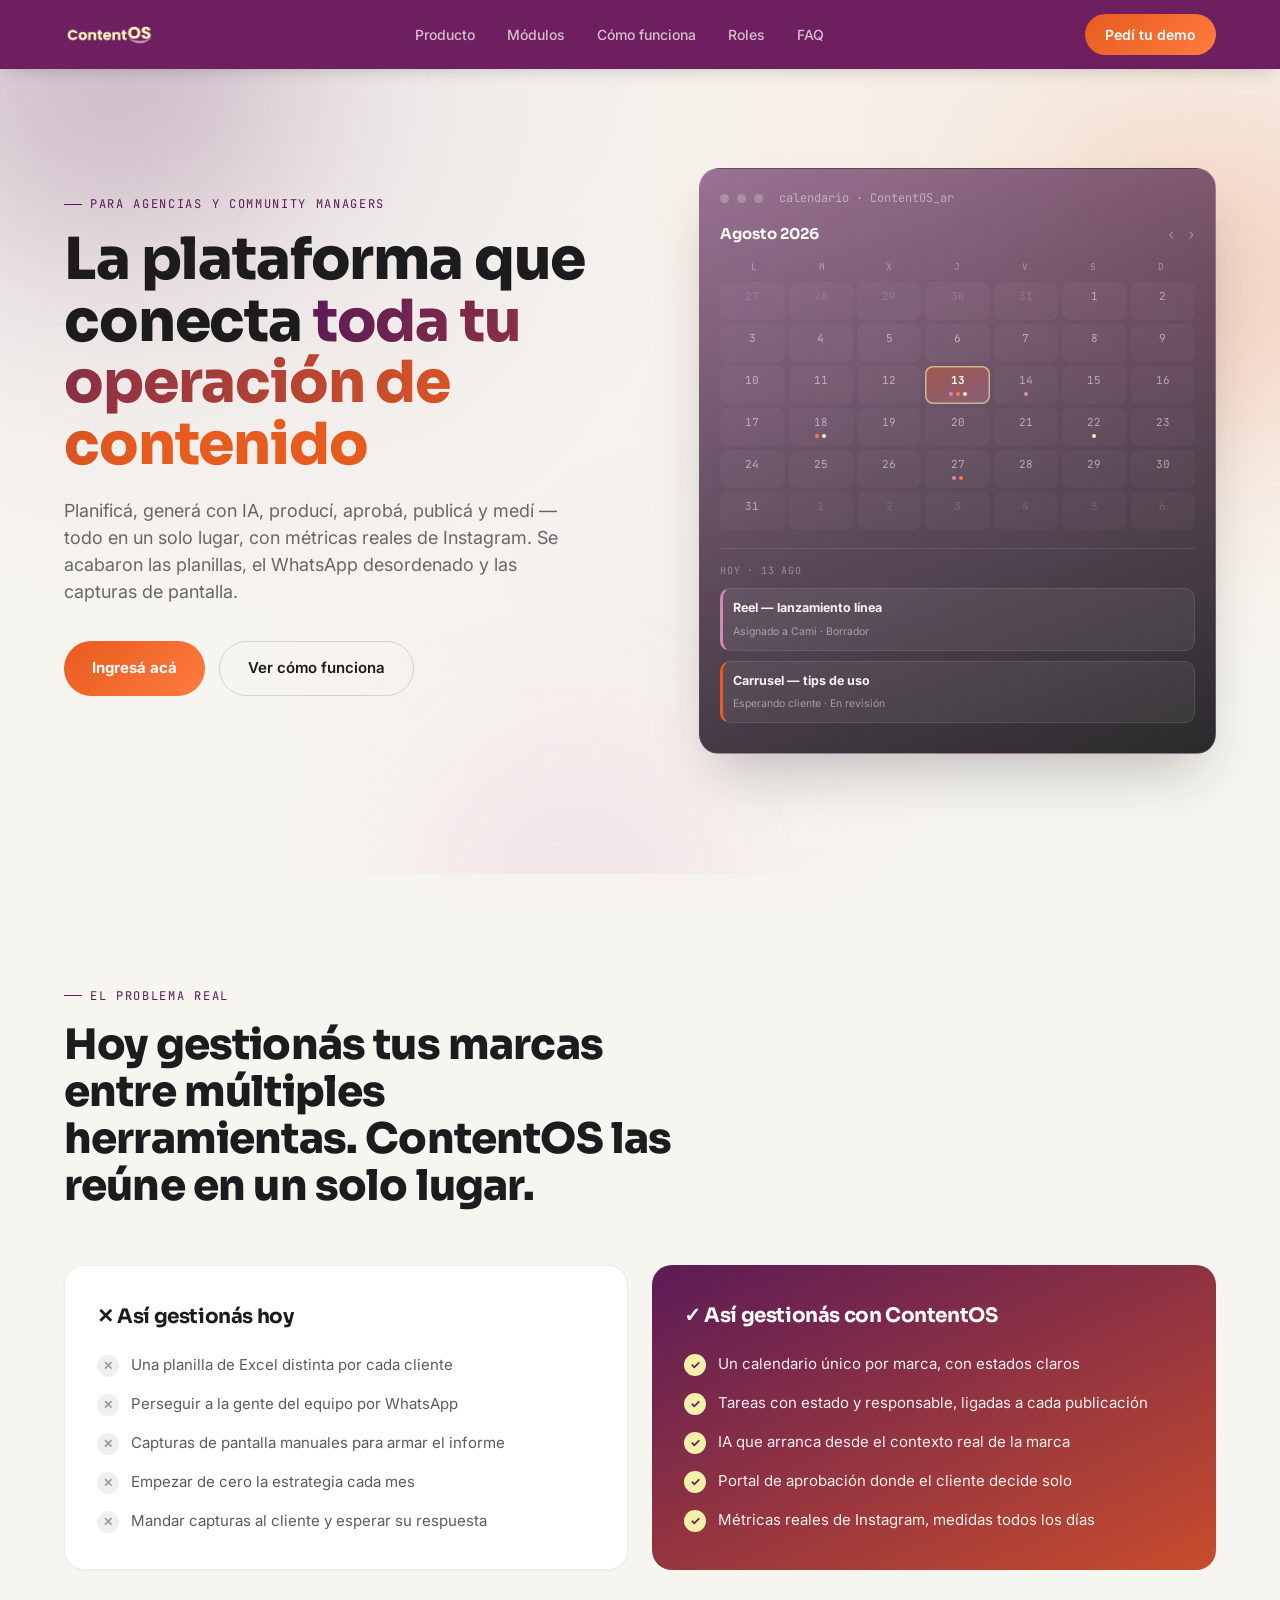
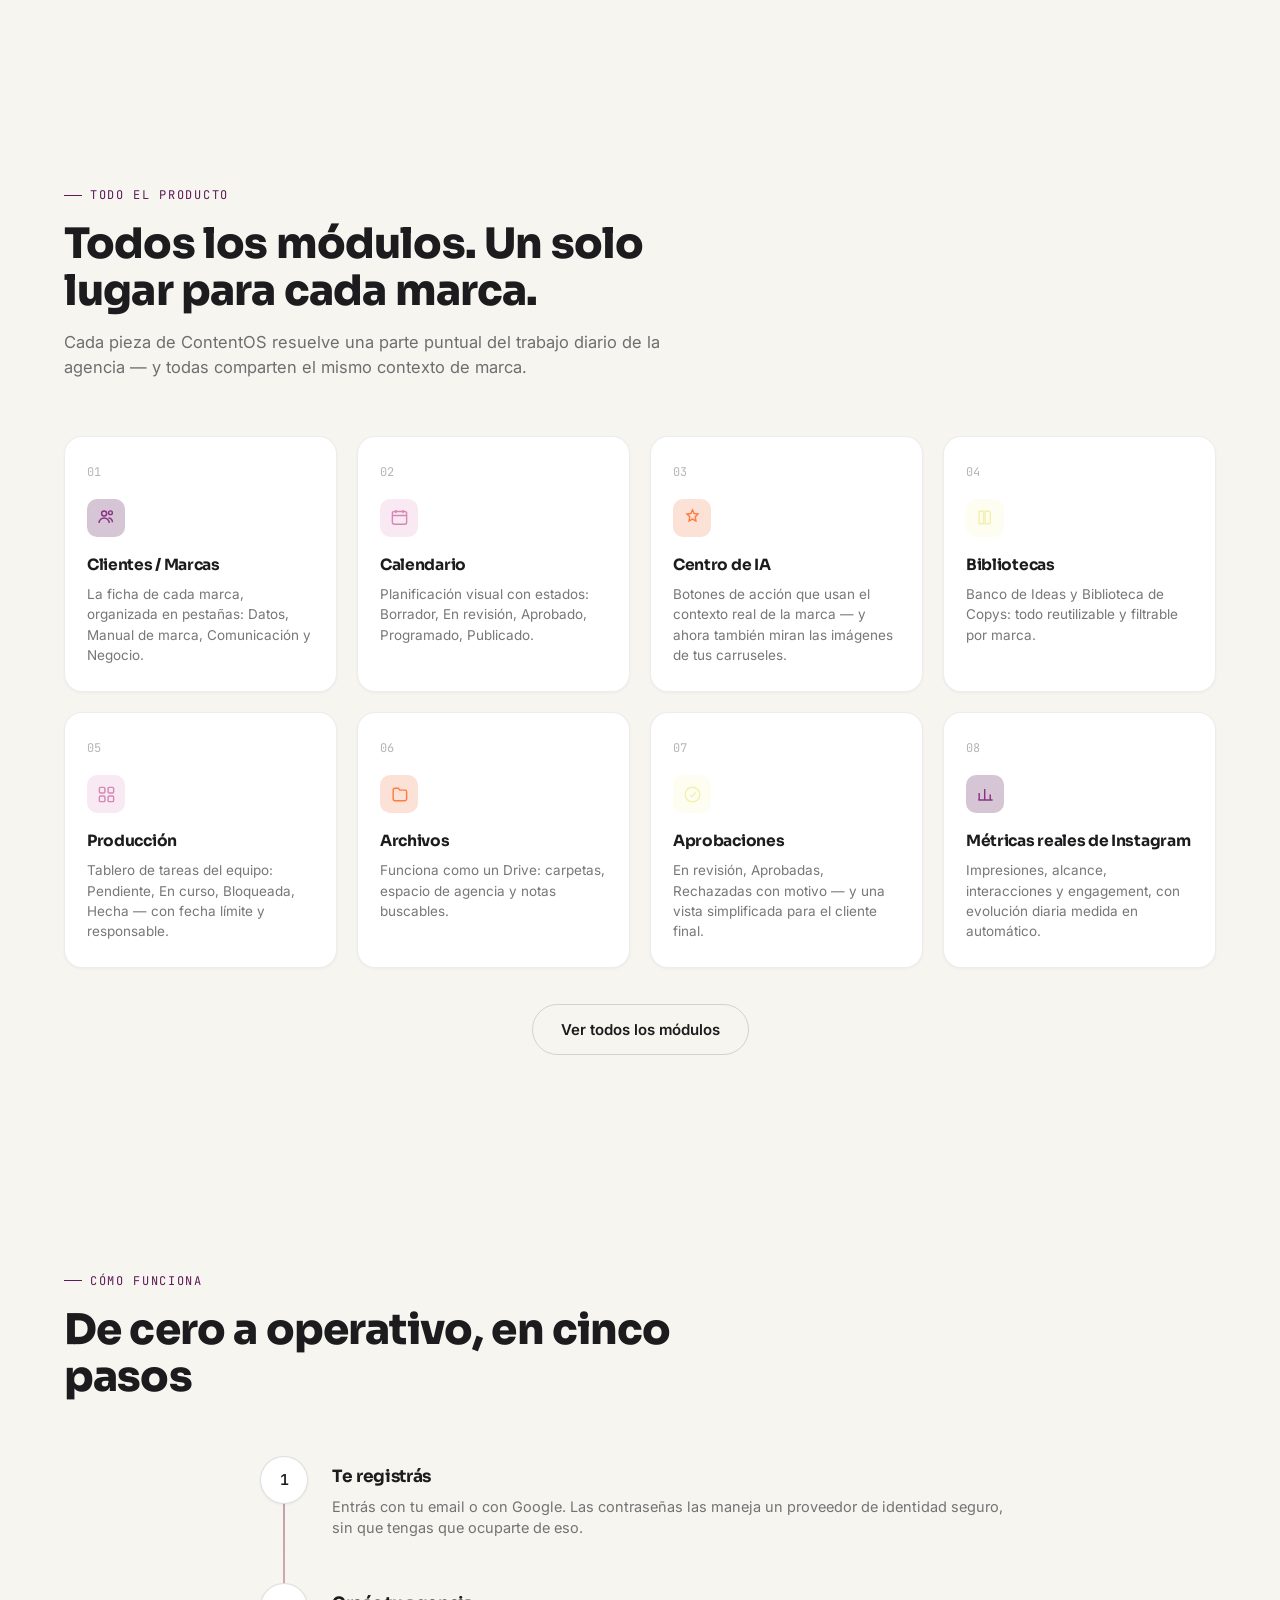
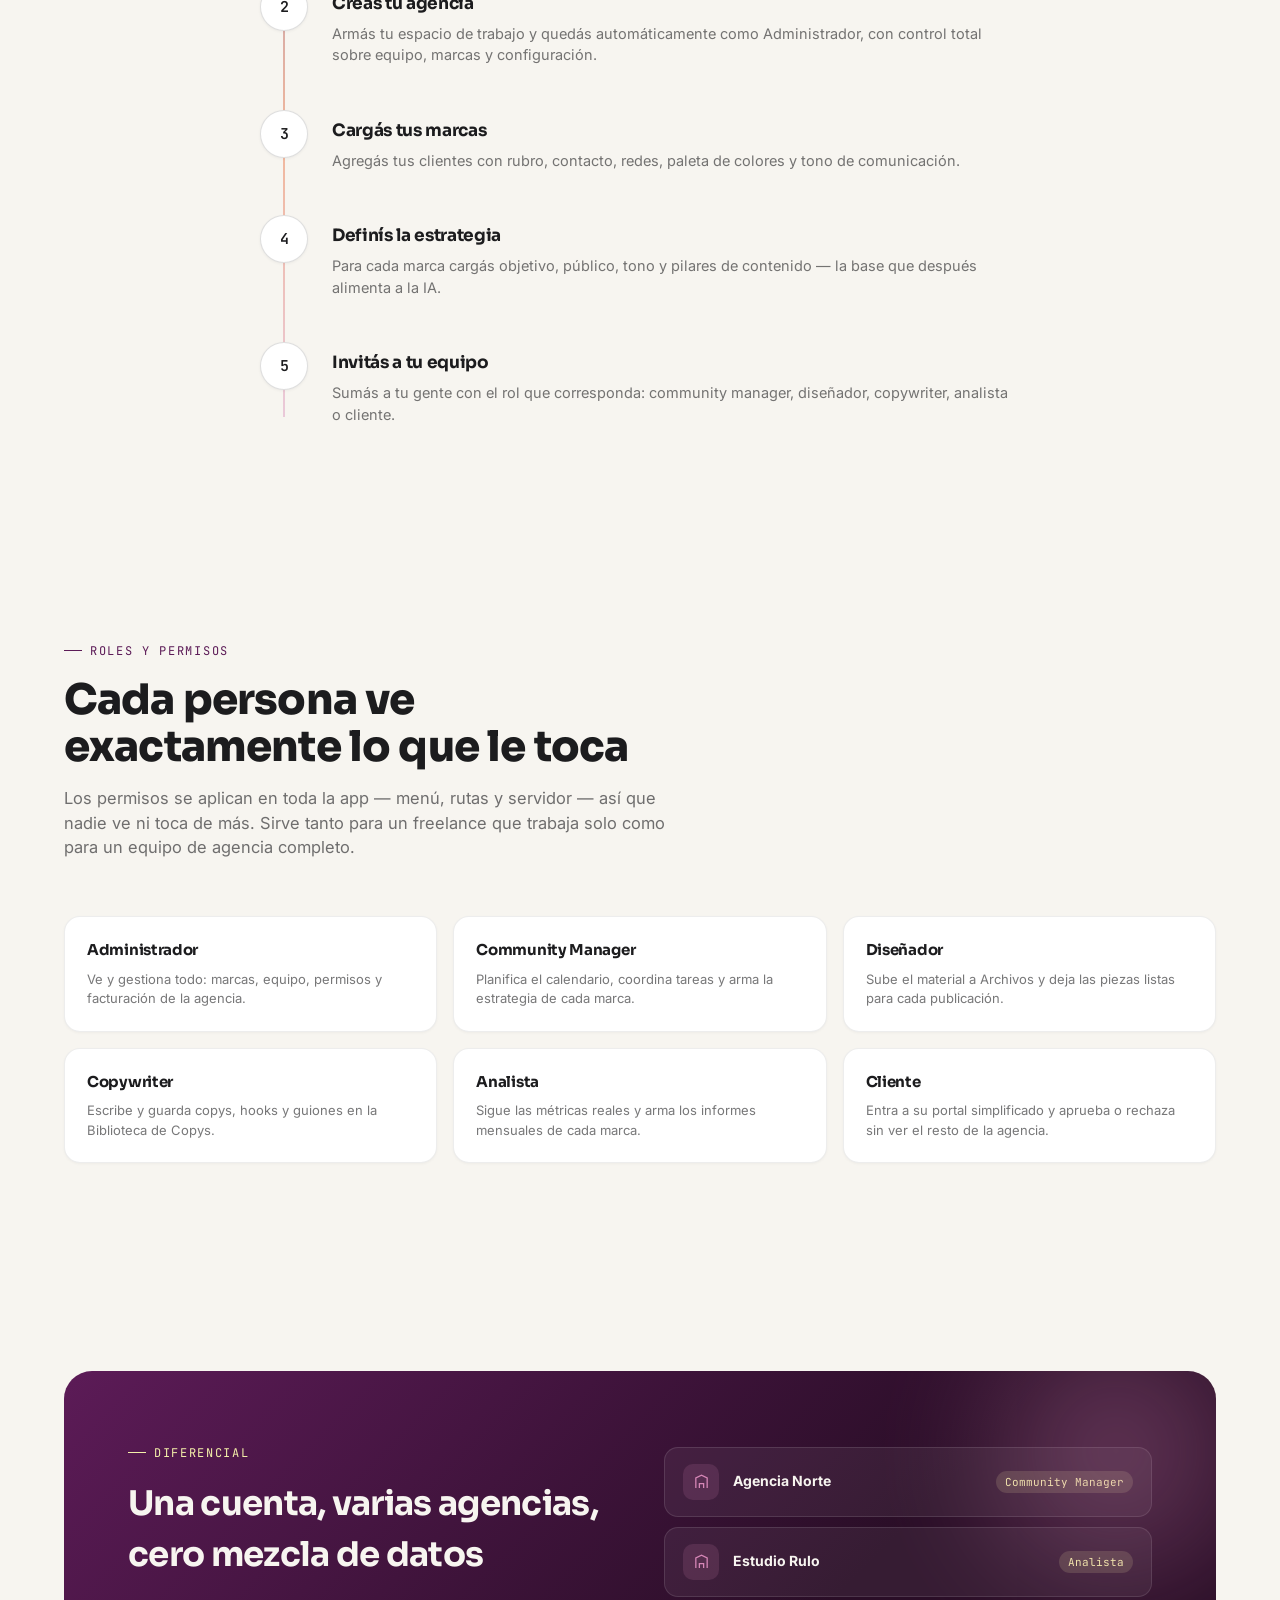
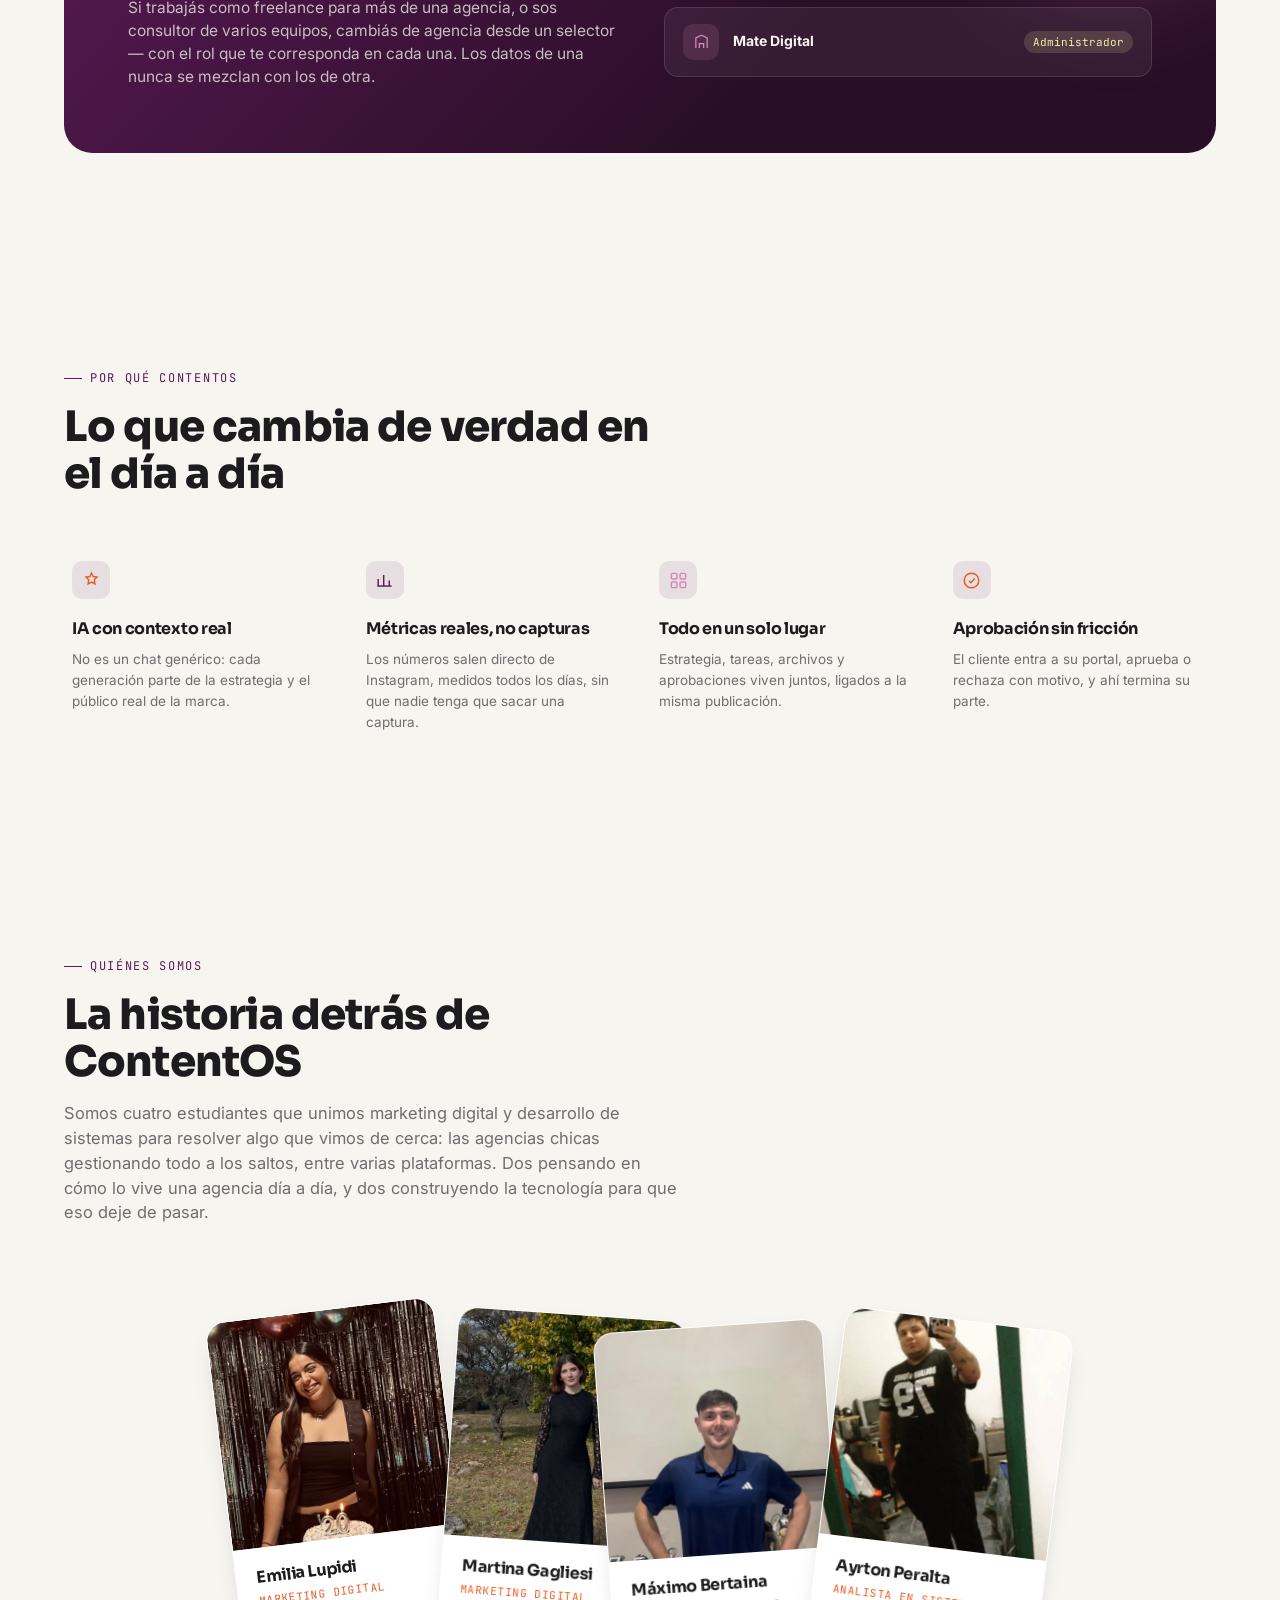
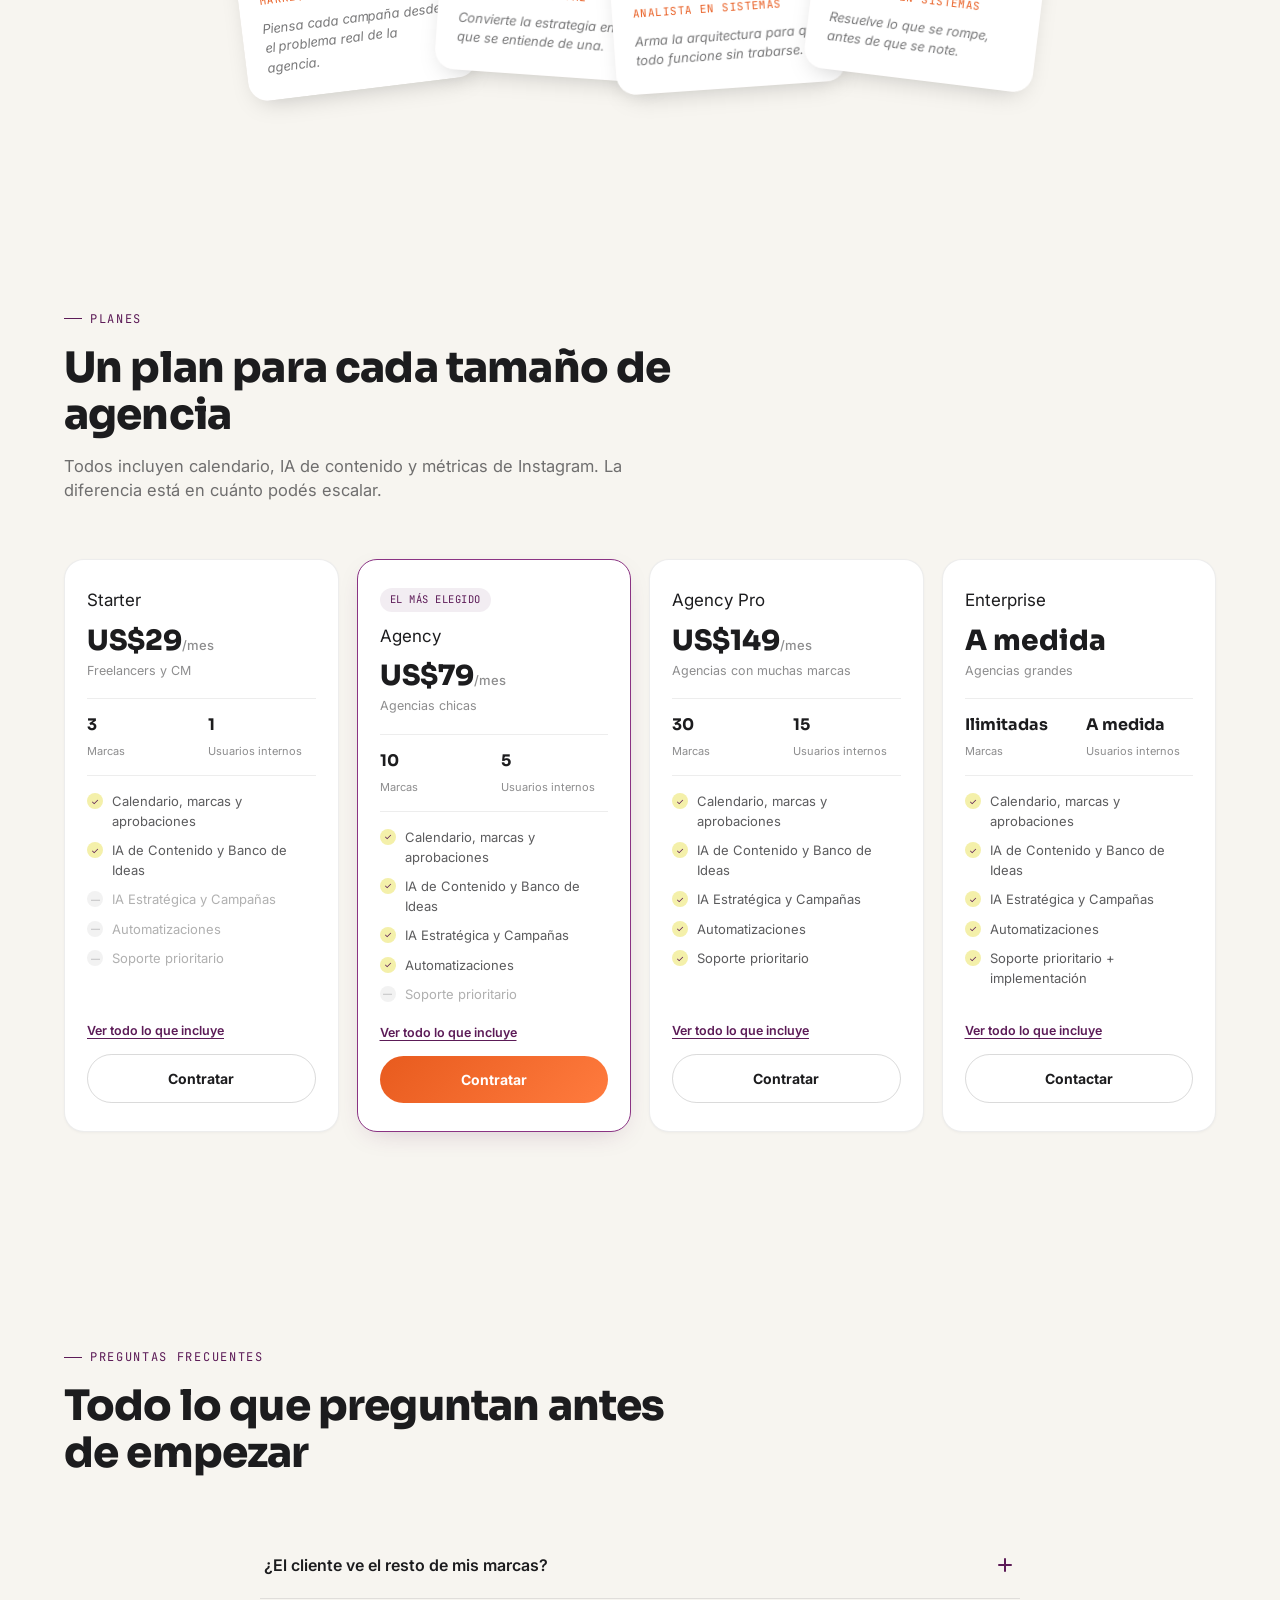
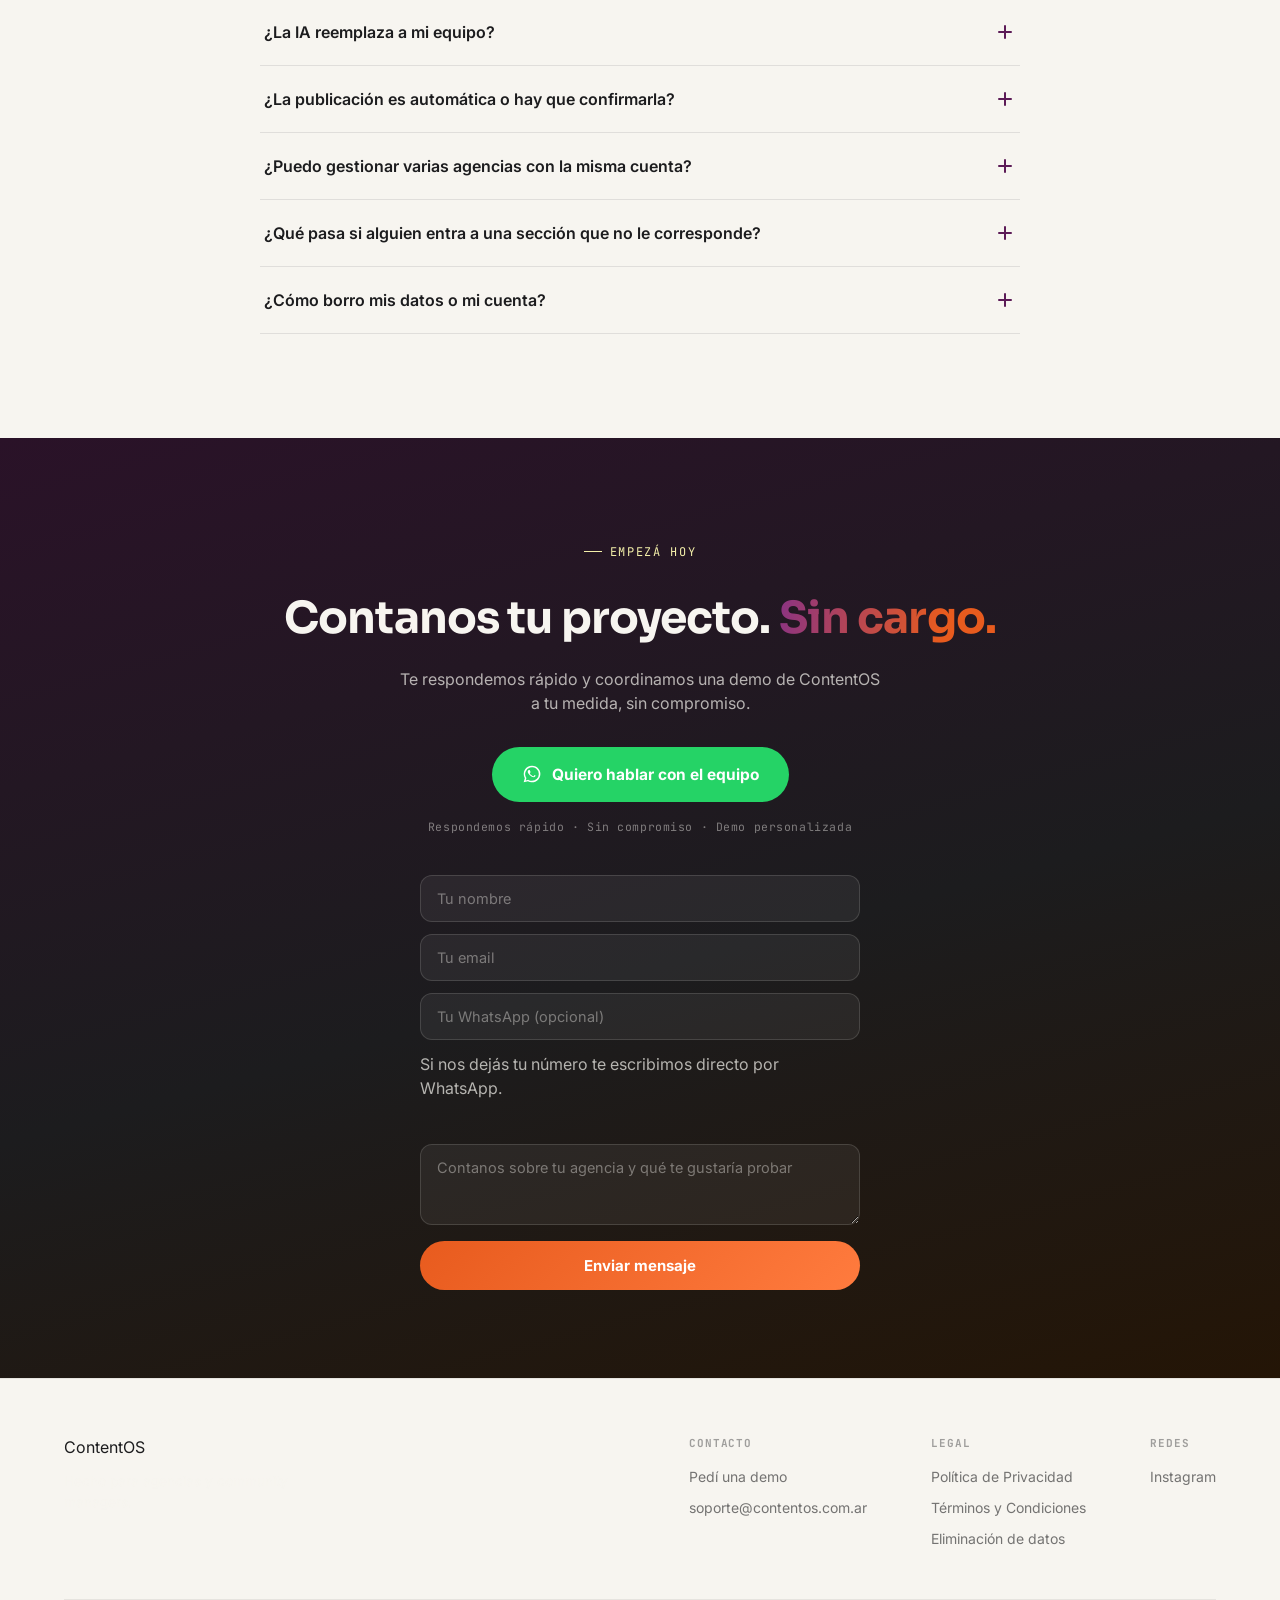
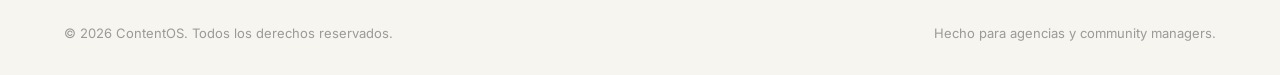
==== index.html @ 46c85d15 "Legal: paginas Politica de Privacidad, Terminos y Condiciones y Eliminacion de datos; enlaces en el " ====
<!DOCTYPE html>
<html lang="es-AR">
<head>
<meta charset="UTF-8">
<meta name="viewport" content="width=device-width, initial-scale=1.0">
<title>ContentOS — El sistema operativo de tu agencia</title>
<link rel="canonical" href="https://contentos.com.ar/">
<!-- Favicon -->
<link rel="icon" type="image/x-icon" href="favicon/favicon.ico">
<link rel="icon" type="image/png" sizes="16x16" href="favicon/favicon-16x16.png">
<link rel="icon" type="image/png" sizes="32x32" href="favicon/favicon-32x32.png">
<link rel="icon" type="image/png" sizes="48x48" href="favicon/favicon-48x48.png">
<link rel="apple-touch-icon" sizes="180x180" href="favicon/apple-touch-icon.png">
<link rel="icon" type="image/png" sizes="192x192" href="favicon/android-chrome-192x192.png">
<link rel="icon" type="image/png" sizes="512x512" href="favicon/android-chrome-512x512.png">

<!-- Meta tags para compartir (Open Graph / WhatsApp / Facebook) -->
<meta property="og:type" content="website">
<meta property="og:url" content="https://contentos.com.ar/">
<meta property="og:title" content="ContentOS — El sistema operativo de tu agencia">
<meta property="og:description" content="Planificá, generá con IA, producí, aprobá, publicá y medí — todo en un solo lugar, con métricas reales de Instagram.">
<meta property="og:image" content="https://contentos.com.ar/favicon/og-image.png">
<meta property="og:image:width" content="1200">
<meta property="og:image:height" content="630">
<meta property="og:image:alt" content="ContentOS">
<meta property="og:locale" content="es_AR">

<!-- Meta tags para Twitter/X -->
<meta name="twitter:card" content="summary_large_image">
<meta name="twitter:title" content="ContentOS — El sistema operativo de tu agencia">
<meta name="twitter:description" content="Planificá, generá con IA, producí, aprobá, publicá y medí — todo en un solo lugar, con métricas reales de Instagram.">
<meta name="twitter:image" content="https://contentos.com.ar/favicon/og-image.png">

<!-- Descripción para buscadores -->
<meta name="description" content="ContentOS centraliza la gestión de marcas, contenido, producción, aprobaciones y métricas reales de Instagram para community managers y agencias.">
<link rel="preconnect" href="https://fonts.googleapis.com">
<link rel="preconnect" href="https://fonts.gstatic.com" crossorigin>
<link href="https://fonts.googleapis.com/css2?family=Sora:wght@400;600;700;800&family=Inter:wght@400;500;600;700&family=JetBrains+Mono:wght@500&display=swap" rel="stylesheet">
<link rel="stylesheet" href="style.css?v=6">
</head>
<body>
    <nav class="nav" id="nav">
 <div class="wrap nav-inner">
 <a href="#" class="logo"><img src="imagenes/logo-horizontal.png" alt="ContentOS" class="logo-img"></a>
  <div class="nav-links" id="navLinks">
    <a href="#modulos">Producto</a>
    <a href="#modulos-grid">Módulos</a>
    <a href="#como-funciona">Cómo funciona</a>
    <a href="#roles">Roles</a>
    <a href="#faq">FAQ</a>
  </div>
<a href="https://wa.me/5493534134593?text=Hola%2C%20quiero%20pedir%20una%20demo%20de%20ContentOS" class="nav-cta" target="_blank" rel="noopener">Pedí tu demo</a>
    <button class="nav-toggle" id="navToggle" aria-label="Abrir menú" aria-expanded="false">
      <span></span><span></span><span></span>
    </button>
  </div>
</nav>
<header class="hero">
  <div class="blob blob1"></div>
  <div class="blob blob2"></div>
  <div class="blob blob3"></div>
  <div class="wrap hero-grid">
    <div class="reveal in">
      <span class="eyebrow">Para agencias y community managers</span>
      <h1 class="hero-title"> La plataforma que conecta <span class="accent">toda tu operación de contenido </span></h1>
      <p class="hero-sub">Planificá, generá con IA, producí, aprobá, publicá y medí — todo en un solo lugar, con métricas reales de Instagram. Se acabaron las planillas, el WhatsApp desordenado y las capturas de pantalla.</p>
      <div class="hero-ctas">
<a href="https://app.contentos.com.ar/login" class="btn-primary">Ingresá acá</a>       <a href="#como-funciona" class="btn-secondary">Ver cómo funciona</a>
      </div>
    </div>
    <div class="reveal in">
  <div class="mockup">
  <div class="mockup-head">
    <span class="mockup-dot"></span><span class="mockup-dot"></span><span class="mockup-dot"></span>
    <span class="mockup-title">calendario · ContentOS_ar</span>
  </div>

  <div class="cal-topbar">
    <span class="cal-month">Agosto 2026</span>
    <div class="cal-nav"><span>‹</span><span>›</span></div>
  </div>

  <div class="cal-weekdays">
    <span>L</span><span>M</span><span>X</span><span>J</span><span>V</span><span>S</span><span>D</span>
  </div>

  <div class="cal-grid">
    <div class="cal-cell other">27</div>
    <div class="cal-cell other">28</div>
    <div class="cal-cell other">29</div>
    <div class="cal-cell other">30</div>
    <div class="cal-cell other">31</div>
    <div class="cal-cell">1</div>
    <div class="cal-cell">2</div>

    <div class="cal-cell">3</div>
    <div class="cal-cell">4</div>
    <div class="cal-cell">5</div>
    <div class="cal-cell">6</div>
    <div class="cal-cell">7</div>
    <div class="cal-cell">8</div>
    <div class="cal-cell">9</div>

    <div class="cal-cell">10</div>
    <div class="cal-cell">11</div>
    <div class="cal-cell">12</div>
    <div class="cal-cell today">13<span class="cal-dots"><i class="d-pink"></i><i class="d-orange"></i><i class="d-cream"></i></span></div>
    <div class="cal-cell">14<span class="cal-dots"><i class="d-pink"></i></span></div>
    <div class="cal-cell">15</div>
    <div class="cal-cell">16</div>

    <div class="cal-cell">17</div>
    <div class="cal-cell">18<span class="cal-dots"><i class="d-orange"></i><i class="d-cream"></i></span></div>
    <div class="cal-cell">19</div>
    <div class="cal-cell">20</div>
    <div class="cal-cell">21</div>
    <div class="cal-cell">22<span class="cal-dots"><i class="d-cream"></i></span></div>
    <div class="cal-cell">23</div>

    <div class="cal-cell">24</div>
    <div class="cal-cell">25</div>
    <div class="cal-cell">26</div>
    <div class="cal-cell">27<span class="cal-dots"><i class="d-pink"></i><i class="d-orange"></i></span></div>
    <div class="cal-cell">28</div>
    <div class="cal-cell">29</div>
    <div class="cal-cell">30</div>

    <div class="cal-cell">31</div>
    <div class="cal-cell other">1</div>
    <div class="cal-cell other">2</div>
    <div class="cal-cell other">3</div>
    <div class="cal-cell other">4</div>
    <div class="cal-cell other">5</div>
    <div class="cal-cell other">6</div>
  </div>

  <div class="cal-today-panel">
    <div class="cal-today-label">Hoy · 13 ago</div>
    <div class="mockup-card c1"><b>Reel — lanzamiento línea</b><small>Asignado a Cami · Borrador</small></div>
    <div class="mockup-card c2"><b>Carrusel — tips de uso</b><small>Esperando cliente · En revisión</small></div>
  </div>
</div>
    </div>
  </div>
</header>
<section class="section-graphite" id="modulos">
  <div class="wrap">
    <div class="section-head reveal">
      <span class="eyebrow">El problema real</span>
           <h2>Hoy gestionás tus marcas entre múltiples herramientas. ContentOS las reúne en un solo lugar.</h2>
    </div>
    <div class="ps-grid">
      <div class="ps-card problem reveal">
        <h3>✕ Así gestionás hoy</h3>
        <ul class="ps-list">
          <li><span class="ps-mark">✕</span>Una planilla de Excel distinta por cada cliente</li>
          <li><span class="ps-mark">✕</span>Perseguir a la gente del equipo por WhatsApp</li>
          <li><span class="ps-mark">✕</span>Capturas de pantalla manuales para armar el informe</li>
          <li><span class="ps-mark">✕</span>Empezar de cero la estrategia cada mes</li>
          <li><span class="ps-mark">✕</span>Mandar capturas al cliente y esperar su respuesta</li>
        </ul>
      </div>
      <div class="ps-card solution reveal">
        <h3>✓ Así gestionás con ContentOS</h3>
        <ul class="ps-list">
          <li><span class="ps-mark">✓</span>Un calendario único por marca, con estados claros</li>
          <li><span class="ps-mark">✓</span>Tareas con estado y responsable, ligadas a cada publicación</li>
          <li><span class="ps-mark">✓</span>IA que arranca desde el contexto real de la marca</li>
          <li><span class="ps-mark">✓</span>Portal de aprobación donde el cliente decide solo</li>
          <li><span class="ps-mark">✓</span>Métricas reales de Instagram, medidas todos los días</li>
        </ul>
      </div>
    </div>
  </div>
</section>
<section class="section-dark" id="modulos-grid">
  <div class="wrap">
    <div class="section-head reveal">
      <span class="eyebrow">Todo el producto</span>
<h2>Todos los módulos. Un solo lugar para cada marca.</h2>      <p>Cada pieza de ContentOS resuelve una parte puntual del trabajo diario de la agencia — y todas comparten el mismo contexto de marca.</p>
    </div>
 <div class="mod-grid reveal-stagger" id="modGrid">
  <div class="mod-card" style="--glow:var(--violet-light)" data-index="0" tabindex="0" role="button" aria-label="Ver detalle de Clientes / Marcas">
    <div class="mod-num">01</div>
    <div class="mod-icon" style="--iconbg:rgba(92,27,87,.25);--iconcolor:var(--violet-light)"><svg viewBox="0 0 24 24"><circle cx="9" cy="7" r="3.2"/><path d="M2.5 19c0-3.6 2.9-6.4 6.5-6.4s6.5 2.8 6.5 6.4"/><circle cx="17" cy="6" r="2.4"/><path d="M14.5 12.6c2.9.3 5 2.6 5 5.5"/></svg></div>
    <h4>Clientes / Marcas</h4>
    <p>La ficha de cada marca, organizada en pestañas: Datos, Manual de marca, Comunicación y Negocio.</p>
  </div>
  <div class="mod-card" style="--glow:var(--pink)" data-index="1" tabindex="0" role="button" aria-label="Ver detalle de Calendario">
    <div class="mod-num">02</div>
    <div class="mod-icon" style="--iconbg:rgba(214,135,183,.18);--iconcolor:var(--pink)"><svg viewBox="0 0 24 24"><rect x="3" y="4.5" width="18" height="16" rx="2.4"/><path d="M3 9.5h18"/><path d="M7.5 2.5v4M16.5 2.5v4"/></svg></div>
    <h4>Calendario</h4>
    <p>Planificación visual con estados: Borrador, En revisión, Aprobado, Programado, Publicado.</p>
  </div>
  <div class="mod-card" style="--glow:var(--orange-light)" data-index="2" tabindex="0" role="button" aria-label="Ver detalle de Centro de IA">
    <div class="mod-num">03</div>
    <div class="mod-icon" style="--iconbg:rgba(232,91,30,.18);--iconcolor:var(--orange-light)"><svg viewBox="0 0 24 24"><path d="M12 2.5l2.1 4.5 4.9.7-3.5 3.5.8 5-4.3-2.3-4.3 2.3.8-5-3.5-3.5 4.9-.7z"/></svg></div>
    <h4>Centro de IA</h4>
    <p>Botones de acción que usan el contexto real de la marca — y ahora también miran las imágenes de tus carruseles.</p>
  </div>
  <div class="mod-card" style="--glow:var(--cream)" data-index="3" tabindex="0" role="button" aria-label="Ver detalle de Bibliotecas">
    <div class="mod-num">04</div>
    <div class="mod-icon" style="--iconbg:rgba(244,240,170,.16);--iconcolor:var(--cream)"><svg viewBox="0 0 24 24"><path d="M4 4h5.5v16H4z"/><path d="M11.5 4H16a2 2 0 012 2v12a2 2 0 01-2 2h-4.5z"/><path d="M9.5 8h0M9.5 12h0"/></svg></div>
    <h4>Bibliotecas</h4>
    <p>Banco de Ideas y Biblioteca de Copys: todo reutilizable y filtrable por marca.</p>
  </div>
  <div class="mod-card" style="--glow:var(--pink)" data-index="4" tabindex="0" role="button" aria-label="Ver detalle de Producción">
    <div class="mod-num">05</div>
    <div class="mod-icon" style="--iconbg:rgba(214,135,183,.18);--iconcolor:var(--pink)"><svg viewBox="0 0 24 24"><rect x="3" y="3" width="7" height="7" rx="1.5"/><rect x="14" y="3" width="7" height="7" rx="1.5"/><rect x="3" y="14" width="7" height="7" rx="1.5"/><rect x="14" y="14" width="7" height="7" rx="1.5"/></svg></div>
    <h4>Producción</h4>
    <p>Tablero de tareas del equipo: Pendiente, En curso, Bloqueada, Hecha — con fecha límite y responsable.</p>
  </div>
  <div class="mod-card" style="--glow:var(--orange-light)" data-index="5" tabindex="0" role="button" aria-label="Ver detalle de Archivos">
    <div class="mod-num">06</div>
    <div class="mod-icon" style="--iconbg:rgba(232,91,30,.18);--iconcolor:var(--orange-light)"><svg viewBox="0 0 24 24"><path d="M4 6.5A2.5 2.5 0 016.5 4h4l2 2.5H19a2 2 0 012 2v9a2.5 2.5 0 01-2.5 2.5h-12A2.5 2.5 0 014 17.5z"/></svg></div>
    <h4>Archivos</h4>
    <p>Funciona como un Drive: carpetas, espacio de agencia y notas buscables.</p>
  </div>
  <div class="mod-card" style="--glow:var(--cream)" data-index="6" tabindex="0" role="button" aria-label="Ver detalle de Aprobaciones">
    <div class="mod-num">07</div>
    <div class="mod-icon" style="--iconbg:rgba(244,240,170,.16);--iconcolor:var(--cream)"><svg viewBox="0 0 24 24"><path d="M9 12.5l2.2 2.2L16 9.5"/><circle cx="12" cy="12" r="9.2"/></svg></div>
    <h4>Aprobaciones</h4>
    <p>En revisión, Aprobadas, Rechazadas con motivo — y una vista simplificada para el cliente final.</p>
  </div>
  <div class="mod-card" style="--glow:var(--violet-light)" data-index="7" tabindex="0" role="button" aria-label="Ver detalle de Métricas reales de Instagram">
    <div class="mod-num">08</div>
    <div class="mod-icon" style="--iconbg:rgba(92,27,87,.25);--iconcolor:var(--violet-light)"><svg viewBox="0 0 24 24"><path d="M4 19V10M11 19V5M18 19v-7"/><path d="M3 19h18"/></svg></div>
    <h4>Métricas reales de Instagram</h4>
    <p>Impresiones, alcance, interacciones y engagement, con evolución diaria medida en automático.</p>
  </div>
  <div class="mod-card mod-extra" style="--glow:var(--pink)" data-index="8" tabindex="0" role="button" aria-label="Ver detalle de IA de Métricas">
    <div class="mod-num">09</div>
    <div class="mod-icon" style="--iconbg:rgba(214,135,183,.18);--iconcolor:var(--pink)"><svg viewBox="0 0 24 24"><path d="M4 4h16v13.5H8.5L4 21z"/><path d="M8 9h8M8 12.5h5"/></svg></div>
    <h4>IA de Métricas</h4>
    <p>La IA analiza los números y te dice qué funciona, qué no, y qué oportunidades hay.</p>
  </div>
  <div class="mod-card mod-extra" style="--glow:var(--orange-light)" data-index="9" tabindex="0" role="button" aria-label="Ver detalle de Automatizaciones">
    <div class="mod-num">10</div>
    <div class="mod-icon" style="--iconbg:rgba(232,91,30,.18);--iconcolor:var(--orange-light)"><svg viewBox="0 0 24 24"><circle cx="12" cy="12" r="8.5"/><path d="M12 7.5V12l3 2"/></svg></div>
    <h4>Automatizaciones</h4>
    <p>Publica lo programado, mide métricas, arma informes — y ahora también te avisa lo que necesita tu atención.</p>
  </div>
  <div class="mod-card mod-extra" style="--glow:var(--violet-light)" data-index="10" tabindex="0" role="button" aria-label="Ver detalle de Estrategia">
    <div class="mod-num">11</div>
    <div class="mod-icon" style="--iconbg:rgba(92,27,87,.25);--iconcolor:var(--violet-light)"><svg viewBox="0 0 24 24"><circle cx="12" cy="12" r="9"/><circle cx="12" cy="12" r="5"/><circle cx="12" cy="12" r="1"/></svg></div>
    <h4>Estrategia</h4>
    <p>El plan general de la marca: objetivo, público, tono y pilares de contenido.</p>
  </div>
  <div class="mod-card mod-extra" style="--glow:var(--pink)" data-index="11" tabindex="0" role="button" aria-label="Ver detalle de Vista previa de Instagram">
    <div class="mod-num">12</div>
    <div class="mod-icon" style="--iconbg:rgba(214,135,183,.18);--iconcolor:var(--pink)"><svg viewBox="0 0 24 24"><rect x="7" y="3" width="10" height="18" rx="2"/><path d="M10 7h4M10 11h4M10 15h2"/></svg></div>
    <h4>Vista previa de Instagram</h4>
    <p>Previsualizá cómo se va a ver el feed antes de publicar nada.</p>
  </div>
  <div class="mod-card mod-extra" style="--glow:var(--orange-light)" data-index="12" tabindex="0" role="button" aria-label="Ver detalle de Campañas">
    <div class="mod-num">13</div>
    <div class="mod-icon" style="--iconbg:rgba(232,91,30,.18);--iconcolor:var(--orange-light)"><svg viewBox="0 0 24 24"><path d="M3 10v4a1 1 0 001 1h2l4 4V5L6 9H4a1 1 0 00-1 1z"/><path d="M15 8.5a4 4 0 010 7"/></svg></div>
    <h4>Campañas</h4>
    <p>Armá campañas completas con varias publicaciones coordinadas entre sí.</p>
  </div>
  <div class="mod-card mod-extra" style="--glow:var(--cream)" data-index="13" tabindex="0" role="button" aria-label="Ver detalle de Reuniones">
    <div class="mod-num">14</div>
    <div class="mod-icon" style="--iconbg:rgba(244,240,170,.16);--iconcolor:var(--cream)"><svg viewBox="0 0 24 24"><rect x="3" y="5" width="18" height="15" rx="2"/><path d="M3 9h18"/><circle cx="9" cy="14" r="1.6"/><path d="M6.5 18c0-1.6 1.1-2.6 2.5-2.6s2.5 1 2.5 2.6"/></svg></div>
    <h4>Reuniones</h4>
    <p>Agendá y llevá registro de las reuniones con cada cliente.</p>
  </div>
  <div class="mod-card mod-extra" style="--glow:var(--violet-light)" data-index="14" tabindex="0" role="button" aria-label="Ver detalle de Informe mensual">
    <div class="mod-num">15</div>
    <div class="mod-icon" style="--iconbg:rgba(92,27,87,.25);--iconcolor:var(--violet-light)"><svg viewBox="0 0 24 24"><path d="M6 3h9l3 3v15H6z"/><path d="M9 12h6M9 15h6M9 9h3"/></svg></div>
    <h4>Informe mensual</h4>
    <p>El informe general de cada marca, generado solo el día 1 de cada mes, listo para el cliente.</p>
  </div>
  <div class="mod-card mod-extra" style="--glow:var(--pink)" data-index="15" tabindex="0" role="button" aria-label="Ver detalle de Contabilidad">
    <div class="mod-num">16</div>
    <div class="mod-icon" style="--iconbg:rgba(214,135,183,.18);--iconcolor:var(--pink)"><svg viewBox="0 0 24 24"><circle cx="12" cy="12" r="9"/><path d="M12 7v10M9.5 9.5c0-1.4 1.2-2.2 2.5-2.2s2.5.7 2.5 1.8-1 1.6-2.5 1.9-2.5.8-2.5 1.9 1.1 1.8 2.5 1.8 2.5-.8 2.5-2.2"/></svg></div>
    <h4>Contabilidad</h4>
    <p>No solo cuánto te tienen que pagar — también en qué se te va la plata y qué cliente realmente te conviene.</p>
  </div>
</div>
<div class="mod-showmore-wrap">
  <button type="button" class="btn-secondary" id="modShowMoreBtn">Ver todos los módulos</button>
</div>
  </div>
</section>
<div class="mod-modal-overlay" id="modModal">
  <div class="mod-modal">
    <button class="mod-modal-close" id="modModalClose" aria-label="Cerrar">✕</button>
    <div class="mod-modal-media" id="modModalMedia"></div>
    <div class="mod-modal-body">
      <div class="mod-modal-num" id="modModalNum"></div>
      <h3 id="modModalTitle"></h3>
      <p id="modModalDesc"></p>
    </div>
  </div>
</div>
<div class="mod-modal-overlay" id="roleModal">
  <div class="mod-modal role-modal">
    <button class="mod-modal-close" id="roleModalClose" aria-label="Cerrar">✕</button>
    <div class="mod-modal-body role-modal-body">
      <div class="mod-modal-num" id="roleModalNum"></div>
      <h3 id="roleModalTitle"></h3>
      <p id="roleModalDesc"></p>
      <ul class="role-modal-list" id="roleModalList"></ul>
    </div>
  </div>
</div>

<section class="section-graphite" id="como-funciona">
  <div class="wrap">
    <div class="section-head reveal">
  <span class="eyebrow">Cómo funciona</span>
  <h2>De cero a operativo, en cinco pasos</h2>
</div>
<div class="steps">
  <div class="step reveal"><div class="step-num">1</div><div class="step-body"><h4>Te registrás</h4><p>Entrás con tu email o con Google. Las contraseñas las maneja un proveedor de identidad seguro, sin que tengas que ocuparte de eso.</p></div></div>
  <div class="step reveal"><div class="step-num">2</div><div class="step-body"><h4>Creás tu agencia</h4><p>Armás tu espacio de trabajo y quedás automáticamente como Administrador, con control total sobre equipo, marcas y configuración.</p></div></div>
  <div class="step reveal"><div class="step-num">3</div><div class="step-body"><h4>Cargás tus marcas</h4><p>Agregás tus clientes con rubro, contacto, redes, paleta de colores y tono de comunicación.</p></div></div>
  <div class="step reveal"><div class="step-num">4</div><div class="step-body"><h4>Definís la estrategia</h4><p>Para cada marca cargás objetivo, público, tono y pilares de contenido — la base que después alimenta a la IA.</p></div></div>
  <div class="step reveal"><div class="step-num">5</div><div class="step-body"><h4>Invitás a tu equipo</h4><p>Sumás a tu gente con el rol que corresponda: community manager, diseñador, copywriter, analista o cliente.</p></div></div>
</div>
  </div>
</section>
<section class="section-dark" id="roles">
  <div class="wrap">
    <div class="section-head reveal">
      <span class="eyebrow">Roles y permisos</span>
      <h2>Cada persona ve exactamente lo que le toca</h2>
      <p>Los permisos se aplican en toda la app — menú, rutas y servidor — así que nadie ve ni toca de más. Sirve tanto para un freelance que trabaja solo como para un equipo de agencia completo.</p>
    </div>
    <div class="roles-grid reveal-stagger" id="rolesGrid">
  <div class="role-card" data-index="0" tabindex="0" role="button" aria-label="Ver detalle de Administrador">
    <h4>Administrador</h4><p>Ve y gestiona todo: marcas, equipo, permisos y facturación de la agencia.</p>
  </div>
  <div class="role-card" data-index="1" tabindex="0" role="button" aria-label="Ver detalle de Community Manager">
    <h4>Community Manager</h4><p>Planifica el calendario, coordina tareas y arma la estrategia de cada marca.</p>
  </div>
  <div class="role-card" data-index="2" tabindex="0" role="button" aria-label="Ver detalle de Diseñador">
    <h4>Diseñador</h4><p>Sube el material a Archivos y deja las piezas listas para cada publicación.</p>
  </div>
  <div class="role-card" data-index="3" tabindex="0" role="button" aria-label="Ver detalle de Copywriter">
    <h4>Copywriter</h4><p>Escribe y guarda copys, hooks y guiones en la Biblioteca de Copys.</p>
  </div>
  <div class="role-card" data-index="4" tabindex="0" role="button" aria-label="Ver detalle de Analista">
    <h4>Analista</h4><p>Sigue las métricas reales y arma los informes mensuales de cada marca.</p>
  </div>
  <div class="role-card" data-index="5" tabindex="0" role="button" aria-label="Ver detalle de Cliente">
    <h4>Cliente</h4><p>Entra a su portal simplificado y aprueba o rechaza sin ver el resto de la agencia.</p>
  </div>
</div>
  </div>
</section>
<section class="section-graphite">
  <div class="wrap">
    <div class="multi reveal">
      <div>
        <span class="eyebrow" style="color:var(--cream)">Diferencial</span>
        <h2>Una cuenta, varias agencias, cero mezcla de datos</h2>
        <p>Si trabajás como freelance para más de una agencia, o sos consultor de varios equipos, cambiás de agencia desde un selector — con el rol que te corresponda en cada una. Los datos de una nunca se mezclan con los de otra.</p>
      </div>
     <div class="multi-visual">
  <div class="agency-chip">
    <div class="agency-chip-icon"><svg viewBox="0 0 24 24"><path d="M4 21V7l8-4 8 4v14"/><path d="M9 21v-6h6v6"/><path d="M9 11h.01M15 11h.01M9 15h.01M15 15h.01"/></svg></div>
    <div class="agency-chip-text"><b>Agencia Norte</b></div>
    <span>Community Manager</span>
  </div>
  <div class="agency-chip">
    <div class="agency-chip-icon"><svg viewBox="0 0 24 24"><path d="M4 21V7l8-4 8 4v14"/><path d="M9 21v-6h6v6"/><path d="M9 11h.01M15 11h.01M9 15h.01M15 15h.01"/></svg></div>
    <div class="agency-chip-text"><b>Estudio Rulo</b></div>
    <span>Analista</span>
  </div>
   <div class="agency-chip">
    <div class="agency-chip-icon"><svg viewBox="0 0 24 24"><path d="M4 21V7l8-4 8 4v14"/><path d="M9 21v-6h6v6"/><path d="M9 11h.01M15 11h.01M9 15h.01M15 15h.01"/></svg></div>
    <div class="agency-chip-text"><b>Mate Digital</b></div>
    <span>Administrador</span>
  </div>
</div>
    </div>
  </div>
</section>
<section class="section-light">
  <div class="wrap">
    <div class="section-head reveal">
      <span class="eyebrow" style="color:var(--violet)">Por qué ContentOS</span>
      <h2>Lo que cambia de verdad en el día a día</h2>
    </div>
    <div class="benefits-grid reveal-stagger" id="benefitsGrid">
  <div class="benefit">
    <div class="mod-icon" style="--iconbg:rgba(92,27,87,.1);--iconcolor:var(--orange)"><svg viewBox="0 0 24 24"><path d="M12 2.5l2.1 4.5 4.9.7-3.5 3.5.8 5-4.3-2.3-4.3 2.3.8-5-3.5-3.5 4.9-.7z"/></svg></div>
    <h4>IA con contexto real</h4><p>No es un chat genérico: cada generación parte de la estrategia y el público real de la marca.</p>
  </div>
  <div class="benefit">
    <div class="mod-icon" style="--iconbg:rgba(92,27,87,.1);--iconcolor:var(--violet)"><svg viewBox="0 0 24 24"><path d="M4 19V10M11 19V5M18 19v-7"/><path d="M3 19h18"/></svg></div>
    <h4>Métricas reales, no capturas</h4><p>Los números salen directo de Instagram, medidos todos los días, sin que nadie tenga que sacar una captura.</p>
  </div>
  <div class="benefit">
    <div class="mod-icon" style="--iconbg:rgba(92,27,87,.1);--iconcolor:var(--pink)"><svg viewBox="0 0 24 24"><rect x="3" y="3" width="7" height="7" rx="1.5"/><rect x="14" y="3" width="7" height="7" rx="1.5"/><rect x="3" y="14" width="7" height="7" rx="1.5"/><rect x="14" y="14" width="7" height="7" rx="1.5"/></svg></div>
    <h4>Todo en un solo lugar</h4><p>Estrategia, tareas, archivos y aprobaciones viven juntos, ligados a la misma publicación.</p>
  </div>
  <div class="benefit">
    <div class="mod-icon" style="--iconbg:rgba(92,27,87,.1);--iconcolor:var(--orange)"><svg viewBox="0 0 24 24"><path d="M9 12.5l2.2 2.2L16 9.5"/><circle cx="12" cy="12" r="9.2"/></svg></div>
    <h4>Aprobación sin fricción</h4><p>El cliente entra a su portal, aprueba o rechaza con motivo, y ahí termina su parte.</p>
  </div>
</div>
  </div>
</section>
<section class="section-graphite" id="equipo">
  <div class="wrap">
    <div class="section-head reveal">
      <span class="eyebrow">Quiénes somos</span>
      <h2>La historia detrás de ContentOS</h2>
      <p>Somos cuatro estudiantes que unimos marketing digital y desarrollo de sistemas para resolver algo que vimos de cerca: las agencias chicas gestionando todo a los saltos, entre varias plataformas. Dos pensando en cómo lo vive una agencia día a día, y dos construyendo la tecnología para que eso deje de pasar.</p>
    </div>
<div class="team-grid reveal-stagger" id="teamGrid">
  <a class="team-card" href="https://www.instagram.com/emilialupidi11/" target="_blank" rel="noopener" aria-label="Ver Instagram de Emilia Lupidi">
    <div class="team-photo-wrap">
      <img src="imagenes/equipo/emilia.png" alt="Foto de Emilia Lupidi">
      <div class="team-social"><svg viewBox="0 0 24 24"><path d="M12 2.2c3.2 0 3.6 0 4.9.1 1.2.1 2 .3 2.4.5.6.2 1 .5 1.5.9.4.4.7.9.9 1.5.2.4.4 1.2.5 2.4.1 1.3.1 1.7.1 4.9s0 3.6-.1 4.9c-.1 1.2-.3 2-.5 2.4-.2.6-.5 1-.9 1.5-.4.4-.9.7-1.5.9-.4.2-1.2.4-2.4.5-1.3.1-1.7.1-4.9.1s-3.6 0-4.9-.1c-1.2-.1-2-.3-2.4-.5-.6-.2-1-.5-1.5-.9-.4-.4-.7-.9-.9-1.5-.2-.4-.4-1.2-.5-2.4-.1-1.3-.1-1.7-.1-4.9s0-3.6.1-4.9c.1-1.2.3-2 .5-2.4.2-.6.5-1 .9-1.5.4-.4.9-.7 1.5-.9.4-.2 1.2-.4 2.4-.5 1.3-.1 1.7-.1 4.9-.1M12 0C8.7 0 8.3 0 7 .1 5.7.1 4.8.3 4 .6c-.8.3-1.5.7-2.2 1.4C1.1 2.7.7 3.4.4 4.2.1 5 0 5.9 0 7.2 0 8.4 0 8.8 0 12s0 3.6.1 4.8c.1 1.3.2 2.2.5 3 .3.8.7 1.5 1.4 2.2.7.7 1.4 1.1 2.2 1.4.8.3 1.7.4 3 .5C8.3 24 8.7 24 12 24s3.6 0 4.8-.1c1.3-.1 2.2-.2 3-.5.8-.3 1.5-.7 2.2-1.4.7-.7 1.1-1.4 1.4-2.2.3-.8.4-1.7.5-3 .1-1.2.1-1.6.1-4.8s0-3.6-.1-4.8c-.1-1.3-.2-2.2-.5-3-.3-.8-.7-1.5-1.4-2.2C21.3 1.1 20.6.7 19.8.4c-.8-.3-1.7-.4-3-.5C15.6 0 15.2 0 12 0z"/><path d="M12 5.8a6.2 6.2 0 100 12.4 6.2 6.2 0 000-12.4zm0 10.2a4 4 0 110-8 4 4 0 010 8z"/><circle cx="18.4" cy="5.6" r="1.4"/></svg></div>
    </div>
    <div class="team-info">
      <h4>Emilia Lupidi</h4>
      <span class="team-role">Marketing Digital</span>
      <p class="team-phrase">Piensa cada campaña desde el problema real de la agencia.</p>
    </div>
  </a>
  <a class="team-card" href="https://www.instagram.com/martigagliesi/" target="_blank" rel="noopener" aria-label="Ver Instagram de Martina Gagliesi">
    <div class="team-photo-wrap">
      <img src="imagenes/equipo/martina.png" alt="Foto de Martina Gagliesi">
      <div class="team-social"><svg viewBox="0 0 24 24"><path d="M12 2.2c3.2 0 3.6 0 4.9.1 1.2.1 2 .3 2.4.5.6.2 1 .5 1.5.9.4.4.7.9.9 1.5.2.4.4 1.2.5 2.4.1 1.3.1 1.7.1 4.9s0 3.6-.1 4.9c-.1 1.2-.3 2-.5 2.4-.2.6-.5 1-.9 1.5-.4.4-.9.7-1.5.9-.4.2-1.2.4-2.4.5-1.3.1-1.7.1-4.9.1s-3.6 0-4.9-.1c-1.2-.1-2-.3-2.4-.5-.6-.2-1-.5-1.5-.9-.4-.4-.7-.9-.9-1.5-.2-.4-.4-1.2-.5-2.4-.1-1.3-.1-1.7-.1-4.9s0-3.6.1-4.9c.1-1.2.3-2 .5-2.4.2-.6.5-1 .9-1.5.4-.4.9-.7 1.5-.9.4-.2 1.2-.4 2.4-.5 1.3-.1 1.7-.1 4.9-.1M12 0C8.7 0 8.3 0 7 .1 5.7.1 4.8.3 4 .6c-.8.3-1.5.7-2.2 1.4C1.1 2.7.7 3.4.4 4.2.1 5 0 5.9 0 7.2 0 8.4 0 8.8 0 12s0 3.6.1 4.8c.1 1.3.2 2.2.5 3 .3.8.7 1.5 1.4 2.2.7.7 1.4 1.1 2.2 1.4.8.3 1.7.4 3 .5C8.3 24 8.7 24 12 24s3.6 0 4.8-.1c1.3-.1 2.2-.2 3-.5.8-.3 1.5-.7 2.2-1.4.7-.7 1.1-1.4 1.4-2.2.3-.8.4-1.7.5-3 .1-1.2.1-1.6.1-4.8s0-3.6-.1-4.8c-.1-1.3-.2-2.2-.5-3-.3-.8-.7-1.5-1.4-2.2C21.3 1.1 20.6.7 19.8.4c-.8-.3-1.7-.4-3-.5C15.6 0 15.2 0 12 0z"/><path d="M12 5.8a6.2 6.2 0 100 12.4 6.2 6.2 0 000-12.4zm0 10.2a4 4 0 110-8 4 4 0 010 8z"/><circle cx="18.4" cy="5.6" r="1.4"/></svg></div>
    </div>
    <div class="team-info">
      <h4>Martina Gagliesi</h4>
      <span class="team-role">Marketing Digital</span>
      <p class="team-phrase">Convierte la estrategia en algo que se entiende de una.</p>
    </div>
  </a>
  <a class="team-card" href="https://www.instagram.com/maxi_bertaina/" target="_blank" rel="noopener" aria-label="Ver Instagram de Máximo Bertaina">
    <div class="team-photo-wrap">
      <img src="imagenes/equipo/maxi.jpeg" alt="Foto de Máximo Bertaina">
      <div class="team-social"><svg viewBox="0 0 24 24"><path d="M12 2.2c3.2 0 3.6 0 4.9.1 1.2.1 2 .3 2.4.5.6.2 1 .5 1.5.9.4.4.7.9.9 1.5.2.4.4 1.2.5 2.4.1 1.3.1 1.7.1 4.9s0 3.6-.1 4.9c-.1 1.2-.3 2-.5 2.4-.2.6-.5 1-.9 1.5-.4.4-.9.7-1.5.9-.4.2-1.2.4-2.4.5-1.3.1-1.7.1-4.9.1s-3.6 0-4.9-.1c-1.2-.1-2-.3-2.4-.5-.6-.2-1-.5-1.5-.9-.4-.4-.7-.9-.9-1.5-.2-.4-.4-1.2-.5-2.4-.1-1.3-.1-1.7-.1-4.9s0-3.6.1-4.9c.1-1.2.3-2 .5-2.4.2-.6.5-1 .9-1.5.4-.4.9-.7 1.5-.9.4-.2 1.2-.4 2.4-.5 1.3-.1 1.7-.1 4.9-.1M12 0C8.7 0 8.3 0 7 .1 5.7.1 4.8.3 4 .6c-.8.3-1.5.7-2.2 1.4C1.1 2.7.7 3.4.4 4.2.1 5 0 5.9 0 7.2 0 8.4 0 8.8 0 12s0 3.6.1 4.8c.1 1.3.2 2.2.5 3 .3.8.7 1.5 1.4 2.2.7.7 1.4 1.1 2.2 1.4.8.3 1.7.4 3 .5C8.3 24 8.7 24 12 24s3.6 0 4.8-.1c1.3-.1 2.2-.2 3-.5.8-.3 1.5-.7 2.2-1.4.7-.7 1.1-1.4 1.4-2.2.3-.8.4-1.7.5-3 .1-1.2.1-1.6.1-4.8s0-3.6-.1-4.8c-.1-1.3-.2-2.2-.5-3-.3-.8-.7-1.5-1.4-2.2C21.3 1.1 20.6.7 19.8.4c-.8-.3-1.7-.4-3-.5C15.6 0 15.2 0 12 0z"/><path d="M12 5.8a6.2 6.2 0 100 12.4 6.2 6.2 0 000-12.4zm0 10.2a4 4 0 110-8 4 4 0 010 8z"/><circle cx="18.4" cy="5.6" r="1.4"/></svg></div>
    </div>
    <div class="team-info">
      <h4>Máximo Bertaina</h4>
      <span class="team-role">Analista en Sistemas</span>
      <p class="team-phrase">Arma la arquitectura para que todo funcione sin trabarse.</p>
    </div>
  </a>
  <a class="team-card" href="https://www.instagram.com/ayrton_dingo/" target="_blank" rel="noopener" aria-label="Ver Instagram de Ayrton Peralta">
    <div class="team-photo-wrap">
      <img src="imagenes/equipo/capi.png" alt="Foto de Ayrton Peralta">
      <div class="team-social"><svg viewBox="0 0 24 24"><path d="M12 2.2c3.2 0 3.6 0 4.9.1 1.2.1 2 .3 2.4.5.6.2 1 .5 1.5.9.4.4.7.9.9 1.5.2.4.4 1.2.5 2.4.1 1.3.1 1.7.1 4.9s0 3.6-.1 4.9c-.1 1.2-.3 2-.5 2.4-.2.6-.5 1-.9 1.5-.4.4-.9.7-1.5.9-.4.2-1.2.4-2.4.5-1.3.1-1.7.1-4.9.1s-3.6 0-4.9-.1c-1.2-.1-2-.3-2.4-.5-.6-.2-1-.5-1.5-.9-.4-.4-.7-.9-.9-1.5-.2-.4-.4-1.2-.5-2.4-.1-1.3-.1-1.7-.1-4.9s0-3.6.1-4.9c.1-1.2.3-2 .5-2.4.2-.6.5-1 .9-1.5.4-.4.9-.7 1.5-.9.4-.2 1.2-.4 2.4-.5 1.3-.1 1.7-.1 4.9-.1M12 0C8.7 0 8.3 0 7 .1 5.7.1 4.8.3 4 .6c-.8.3-1.5.7-2.2 1.4C1.1 2.7.7 3.4.4 4.2.1 5 0 5.9 0 7.2 0 8.4 0 8.8 0 12s0 3.6.1 4.8c.1 1.3.2 2.2.5 3 .3.8.7 1.5 1.4 2.2.7.7 1.4 1.1 2.2 1.4.8.3 1.7.4 3 .5C8.3 24 8.7 24 12 24s3.6 0 4.8-.1c1.3-.1 2.2-.2 3-.5.8-.3 1.5-.7 2.2-1.4.7-.7 1.1-1.4 1.4-2.2.3-.8.4-1.7.5-3 .1-1.2.1-1.6.1-4.8s0-3.6-.1-4.8c-.1-1.3-.2-2.2-.5-3-.3-.8-.7-1.5-1.4-2.2C21.3 1.1 20.6.7 19.8.4c-.8-.3-1.7-.4-3-.5C15.6 0 15.2 0 12 0z"/><path d="M12 5.8a6.2 6.2 0 100 12.4 6.2 6.2 0 000-12.4zm0 10.2a4 4 0 110-8 4 4 0 010 8z"/><circle cx="18.4" cy="5.6" r="1.4"/></svg></div>
    </div>
    <div class="team-info">
      <h4>Ayrton Peralta</h4>
      <span class="team-role">Analista en Sistemas</span>
      <p class="team-phrase">Resuelve lo que se rompe, antes de que se note.</p>
    </div>
  </a>
</div>
  </div>
</section>
<section class="section-dark" id="planes">
  <div class="wrap">
    <div class="section-head reveal">
      <span class="eyebrow">Planes</span>
      <h2>Un plan para cada tamaño de agencia</h2>
      <p>Todos incluyen calendario, IA de contenido y métricas de Instagram. La diferencia está en cuánto podés escalar.</p>
    </div>
    <div class="plans-grid reveal-stagger" id="plansGrid">
  <div class="plan-card">
    <div class="plan-name">Starter</div>
    <div class="plan-price">US$29<span>/mes</span></div>
    <div class="plan-tagline">Freelancers y CM</div>
    <div class="plan-stats">
      <div class="plan-stat"><b>3</b><span>Marcas</span></div>
      <div class="plan-stat"><b>1</b><span>Usuarios internos</span></div>
    </div>
    <ul class="plan-features">
      <li class=""><span class="plan-check on">✓</span>Calendario, marcas y aprobaciones</li>
      <li class=""><span class="plan-check on">✓</span>IA de Contenido y Banco de Ideas</li>
      <li class="off"><span class="plan-check off">—</span>IA Estratégica y Campañas</li>
      <li class="off"><span class="plan-check off">—</span>Automatizaciones</li>
      <li class="off"><span class="plan-check off">—</span>Soporte prioritario</li>
    </ul>
    <button type="button" class="plan-more" data-index="0">Ver todo lo que incluye</button>
    <a href="https://wa.me/5493534134593?text=Hola%2C%20quiero%20contratar%20el%20plan%20Starter%20de%20ContentOS" target="_blank" rel="noopener" class="plan-cta outline">Contratar</a>
  </div>
  <div class="plan-card plan-featured">
    <span class="plan-badge">El más elegido</span>
    <div class="plan-name">Agency</div>
    <div class="plan-price">US$79<span>/mes</span></div>
    <div class="plan-tagline">Agencias chicas</div>
    <div class="plan-stats">
      <div class="plan-stat"><b>10</b><span>Marcas</span></div>
      <div class="plan-stat"><b>5</b><span>Usuarios internos</span></div>
    </div>
    <ul class="plan-features">
      <li class=""><span class="plan-check on">✓</span>Calendario, marcas y aprobaciones</li>
      <li class=""><span class="plan-check on">✓</span>IA de Contenido y Banco de Ideas</li>
      <li class=""><span class="plan-check on">✓</span>IA Estratégica y Campañas</li>
      <li class=""><span class="plan-check on">✓</span>Automatizaciones</li>
      <li class="off"><span class="plan-check off">—</span>Soporte prioritario</li>
    </ul>
    <button type="button" class="plan-more" data-index="1">Ver todo lo que incluye</button>
    <a href="https://wa.me/5493534134593?text=Hola%2C%20quiero%20contratar%20el%20plan%20Agency%20de%20ContentOS" target="_blank" rel="noopener" class="plan-cta filled">Contratar</a>
  </div>
  <div class="plan-card">
    <div class="plan-name">Agency Pro</div>
    <div class="plan-price">US$149<span>/mes</span></div>
    <div class="plan-tagline">Agencias con muchas marcas</div>
    <div class="plan-stats">
      <div class="plan-stat"><b>30</b><span>Marcas</span></div>
      <div class="plan-stat"><b>15</b><span>Usuarios internos</span></div>
    </div>
    <ul class="plan-features">
      <li class=""><span class="plan-check on">✓</span>Calendario, marcas y aprobaciones</li>
      <li class=""><span class="plan-check on">✓</span>IA de Contenido y Banco de Ideas</li>
      <li class=""><span class="plan-check on">✓</span>IA Estratégica y Campañas</li>
      <li class=""><span class="plan-check on">✓</span>Automatizaciones</li>
      <li class=""><span class="plan-check on">✓</span>Soporte prioritario</li>
    </ul>
    <button type="button" class="plan-more" data-index="2">Ver todo lo que incluye</button>
    <a href="https://wa.me/5493534134593?text=Hola%2C%20quiero%20contratar%20el%20plan%20Agency%20Pro%20de%20ContentOS" target="_blank" rel="noopener" class="plan-cta outline">Contratar</a>
  </div>
  <div class="plan-card">
    <div class="plan-name">Enterprise</div>
    <div class="plan-price">A medida</div>
    <div class="plan-tagline">Agencias grandes</div>
    <div class="plan-stats">
      <div class="plan-stat"><b>Ilimitadas</b><span>Marcas</span></div>
      <div class="plan-stat"><b>A medida</b><span>Usuarios internos</span></div>
    </div>
    <ul class="plan-features">
      <li class=""><span class="plan-check on">✓</span>Calendario, marcas y aprobaciones</li>
      <li class=""><span class="plan-check on">✓</span>IA de Contenido y Banco de Ideas</li>
      <li class=""><span class="plan-check on">✓</span>IA Estratégica y Campañas</li>
      <li class=""><span class="plan-check on">✓</span>Automatizaciones</li>
      <li class=""><span class="plan-check on">✓</span>Soporte prioritario + implementación</li>
    </ul>
    <button type="button" class="plan-more" data-index="3">Ver todo lo que incluye</button>
    <a href="https://wa.me/5493534134593?text=Hola%2C%20quiero%20contratar%20el%20plan%20Enterprise%20de%20ContentOS" target="_blank" rel="noopener" class="plan-cta outline">Contactar</a>
  </div>
</div>
  </div>
</section>

<div class="mod-modal-overlay" id="planModal">
  <div class="mod-modal plan-modal">
    <button class="mod-modal-close" id="planModalClose" aria-label="Cerrar">✕</button>
    <div class="mod-modal-body plan-modal-body">
      <div class="mod-modal-num" id="planModalNum"></div>
      <h3 id="planModalTitle"></h3>
      <div class="plan-modal-list" id="planModalList"></div>
    </div>
  </div>
</div>
<section class="section-dark" id="faq">
  <div class="wrap">
    <div class="section-head reveal">
      <span class="eyebrow">Preguntas frecuentes</span>
      <h2>Todo lo que preguntan antes de empezar</h2>
    </div>
    <div class="faq" id="faqList" itemscope itemtype="https://schema.org/FAQPage">
  <div class="faq-item" data-i="0" itemscope itemprop="mainEntity" itemtype="https://schema.org/Question">
    <button class="faq-q" aria-expanded="false">
      <span itemprop="name">¿El cliente ve el resto de mis marcas?</span><span class="faq-icon"></span>
    </button>
    <div class="faq-a" itemscope itemprop="acceptedAnswer" itemtype="https://schema.org/Answer">
      <div class="faq-a-inner" itemprop="text">No. El cliente entra por un Portal del Cliente simplificado: ve únicamente las publicaciones de su propia marca que están en revisión o ya aprobadas —nunca los borradores— y las aprueba o rechaza dejando un motivo. No ve las otras marcas de la agencia, ni el equipo, ni las tareas internas, ni la parte de contabilidad.</div>
    </div>
  </div>
  <div class="faq-item" data-i="1" itemscope itemprop="mainEntity" itemtype="https://schema.org/Question">
    <button class="faq-q" aria-expanded="false">
      <span itemprop="name">¿La IA reemplaza a mi equipo?</span><span class="faq-icon"></span>
    </button>
    <div class="faq-a" itemscope itemprop="acceptedAnswer" itemtype="https://schema.org/Answer">
      <div class="faq-a-inner" itemprop="text">No. El Centro de IA no es un chat que decide por vos: son botones de acción que parten del contexto real de cada marca —estrategia, público y tono— para darte un punto de partida. Genera ideas, copys, hooks, campañas y análisis de métricas, pero tu equipo sigue siendo el que revisa, ajusta y aprueba lo que finalmente se publica.</div>
    </div>
  </div>
  <div class="faq-item" data-i="2" itemscope itemprop="mainEntity" itemtype="https://schema.org/Question">
    <button class="faq-q" aria-expanded="false">
      <span itemprop="name">¿La publicación es automática o hay que confirmarla?</span><span class="faq-icon"></span>
    </button>
    <div class="faq-a" itemscope itemprop="acceptedAnswer" itemtype="https://schema.org/Answer">
      <div class="faq-a-inner" itemprop="text">Vos decidís. Cuando una publicación de Instagram está aprobada y tiene imagen, aparece el botón "Publicar ahora" que la sube al instante y te devuelve el enlace al post. Si preferís, la dejás programada con fecha y hora, y la automatización la publica sola en ese momento, sin que nadie tenga que estar.</div>
    </div>
  </div>
  <div class="faq-item" data-i="3" itemscope itemprop="mainEntity" itemtype="https://schema.org/Question">
    <button class="faq-q" aria-expanded="false">
      <span itemprop="name">¿Puedo gestionar varias agencias con la misma cuenta?</span><span class="faq-icon"></span>
    </button>
    <div class="faq-a" itemscope itemprop="acceptedAnswer" itemtype="https://schema.org/Answer">
      <div class="faq-a-inner" itemprop="text">Sí. Si trabajás como freelance para varias agencias o sos consultor de distintos equipos, cambiás de una a otra desde un selector, con el rol que te corresponde en cada una. Los datos de cada agencia quedan separados: lo que ves y hacés en una nunca se mezcla con las demás.</div>
    </div>
  </div>
  <div class="faq-item" data-i="4" itemscope itemprop="mainEntity" itemtype="https://schema.org/Question">
    <button class="faq-q" aria-expanded="false">
      <span itemprop="name">¿Qué pasa si alguien entra a una sección que no le corresponde?</span><span class="faq-icon"></span>
    </button>
    <div class="faq-a" itemscope itemprop="acceptedAnswer" itemtype="https://schema.org/Answer">
      <div class="faq-a-inner" itemprop="text">No puede entrar. Los permisos de cada rol se aplican en tres capas —el menú, las rutas de la app y el servidor—, así que no alcanza con esconder un botón: si alguien pega el link directo a una sección que no le corresponde, el servidor la bloquea igual. Cada persona solo puede abrir lo que su rol tiene habilitado.</div>
    </div>
  </div>
  <div class="faq-item" data-i="5" itemscope itemprop="mainEntity" itemtype="https://schema.org/Question">
    <button class="faq-q" aria-expanded="false">
      <span itemprop="name">¿Cómo borro mis datos o mi cuenta?</span><span class="faq-icon"></span>
    </button>
    <div class="faq-a" itemscope itemprop="acceptedAnswer" itemtype="https://schema.org/Answer">
      <div class="faq-a-inner" itemprop="text">
        Escribinos a <a href="mailto:soporte@contentos.com.ar?subject=Borrar%20mis%20datos">soporte@contentos.com.ar</a> con el asunto «Borrar mis datos». Respondemos la solicitud dentro de los <strong>5 días hábiles</strong> y completamos la eliminación en un plazo máximo de <strong>30 días</strong>, salvo la información que estemos obligados a conservar por ley.
        <br><br>La eliminación puede incluir:
        <ul>
          <li>Tu cuenta de usuario.</li>
          <li>La información de clientes y marcas.</li>
          <li>Publicaciones y calendarios.</li>
          <li>Tareas y notas.</li>
          <li>Archivos.</li>
          <li>Tokens de servicios conectados.</li>
          <li>Cualquier otra información directamente asociada con la cuenta.</li>
        </ul>
        <br>El procedimiento completo está en <a href="eliminar-datos.html">Eliminación de datos</a>.
      </div>
    </div>
  </div>
</div>
  </div>
</section>
<section class="final-cta-banner" id="cta-final">
  <div class="wrap">
    <div class="final-cta-dark reveal">
      <span class="eyebrow" style="color:var(--cream);justify-content:center">Empezá hoy</span>
      <h2>Contanos tu proyecto. <span class="accent-gradient">Sin cargo.</span></h2>
      <p>Te respondemos rápido y coordinamos una demo de ContentOS a tu medida, sin compromiso.</p>
      <a href="https://wa.me/5493534134593?text=Hola%2C%20quiero%20hablar%20con%20el%20equipo%20de%20ContentOS" class="btn-whatsapp" target="_blank" rel="noopener">
        <svg viewBox="0 0 24 24"><path d="M17.5 14.4c-.3-.1-1.7-.9-2-1-.3-.1-.5-.1-.6.1-.2.3-.7 1-.9 1.2-.1.2-.3.2-.6.1-.3-.1-1.2-.5-2.3-1.5-.9-.8-1.4-1.7-1.6-2-.1-.3 0-.4.1-.6l.4-.5c.1-.1.2-.3.2-.4.1-.1 0-.3 0-.4-.1-.1-.6-1.4-.8-1.9-.2-.5-.4-.4-.6-.4h-.5c-.2 0-.4.1-.6.3-.2.3-.8.8-.8 1.9s.8 2.2 1 2.4c.1.1 1.6 2.5 3.9 3.5.5.2 1 .4 1.3.5.5.2 1 .1 1.4.1.4-.1 1.3-.5 1.5-1 .2-.5.2-.9.1-1z"/><path d="M12 2a10 10 0 00-8.6 15L2 22l5.1-1.3A10 10 0 1012 2zm0 18.2a8.2 8.2 0 01-4.2-1.1l-.3-.2-3 .8.8-2.9-.2-.3A8.2 8.2 0 1120.2 12 8.2 8.2 0 0112 20.2z"/></svg>
        Quiero hablar con el equipo
      </a>
      <div class="trust-line">Respondemos rápido · Sin compromiso · Demo personalizada</div>

      <form class="contact-form" id="contactForm">
        <input type="text" id="cfName" placeholder="Tu nombre" required>
        <input type="email" id="cfEmail" placeholder="Tu email" required>
        <input type="tel" id="cfPhone" placeholder="Tu WhatsApp (opcional)">
        <p class="contact-form-note">Si nos dejás tu número te escribimos directo por WhatsApp.</p>
        <textarea id="cfMsg" placeholder="Contanos sobre tu agencia y qué te gustaría probar" rows="3"></textarea>
        <button type="submit" class="btn-primary">Enviar mensaje</button>
      </form>
    </div>
  </div>
</section>

<footer>
  <div class="wrap">
    <div class="footer-top">
      <div>
        <div class="logo"><span class="logo-dot"></span>ContentOS</div>
        <p style="margin-top:12px;font-size:13.5px;color:rgba(247,245,240,.5);max-width:260px;">Hecho para agencias y community managers.</p>
      </div>
      <div class="footer-cols">
      <div class="footer-col">
  <h5>Contacto</h5>
  <a href="https://wa.me/5493534134593?text=Hola%2C%20quiero%20pedir%20una%20demo%20de%20ContentOS" target="_blank" rel="noopener">Pedí una demo</a>
  <a href="mailto:soporte@contentos.com.ar">soporte@contentos.com.ar</a>
</div>
<div class="footer-col">
  <h5>Legal</h5>
  <a href="privacidad.html">Política de Privacidad</a>
  <a href="terminos.html">Términos y Condiciones</a>
  <a href="eliminar-datos.html">Eliminación de datos</a>
</div>
<div class="footer-col">
  <h5>Redes</h5>
  <a href="https://www.instagram.com/contentos_ar" target="_blank" rel="noopener">Instagram</a>
</div>
      </div>
    </div>
    <div class="footer-bottom">
      <span>© 2026 ContentOS. Todos los derechos reservados.</span>
      <span>Hecho para agencias y community managers.</span>
    </div>
  </div>
</footer>

<script src="script.js?v=7"></script>
</body>
</html>
---- style.css ----
:root{
  --violet:#5C1B57;
  --violet-light:#8A3383;
  --orange:#E85B1E;
  --orange-light:#FF7B3E;
  --pink:#D687B7;
  --cream:#F4F0AA;
  --graphite:#3A3A3D;
  --charcoal:#1C1C1E;
  --offwhite:#F7F5F0;
  --ink:#1C1C1E;
  --font-display:'Sora',sans-serif;
  --font-body:'Inter',sans-serif;
  --font-mono:'JetBrains Mono',monospace;
  --ease:cubic-bezier(.16,1,.3,1);
}
*{box-sizing:border-box;margin:0;padding:0;}
html{scroll-behavior:smooth;}
body{
  font-family:var(--font-body);
  background:
    radial-gradient(circle at 15% 8%, rgba(92,27,87,.09), transparent 40%),
    radial-gradient(circle at 85% 15%, rgba(232,91,30,.07), transparent 42%),
    radial-gradient(circle at 50% 65%, rgba(214,135,183,.05), transparent 45%),
    var(--offwhite);
  background-attachment:fixed;
  color:var(--ink);
  overflow-x:hidden;
  line-height:1.5;
}
img,svg{display:block;max-width:100%;}
a{color:inherit;text-decoration:none;}
button{font-family:inherit;cursor:pointer;border:none;background:none;}
.wrap{max-width:1200px;margin:0 auto;padding:0 24px;}
h1,h2,h3,h4{font-family:var(--font-display);letter-spacing:-0.02em;}
.eyebrow{
  font-family:var(--font-mono);
  font-size:12px;
  letter-spacing:.14em;
  text-transform:uppercase;
  color:var(--violet);
  display:inline-flex;
  align-items:center;
  gap:8px;
  margin-bottom:16px;
}
.eyebrow::before{content:'';width:18px;height:1px;background:currentColor;}

@media (prefers-reduced-motion: reduce){
  *{animation-duration:.01ms !important;animation-iteration-count:1 !important;transition-duration:.01ms !important;scroll-behavior:auto !important;}
}

/* ---------- reveal ---------- */
.reveal{opacity:0;transform:translateY(28px);transition:opacity .8s var(--ease),transform .8s var(--ease);}
.reveal.in{opacity:1;transform:translateY(0);}
.reveal-stagger > *{opacity:0;transform:translateY(24px);transition:opacity .7s var(--ease),transform .7s var(--ease);}
.reveal-stagger.in > *{opacity:1;transform:translateY(0);}
.reveal-stagger.in > *:nth-child(1){transition-delay:.05s}
.reveal-stagger.in > *:nth-child(2){transition-delay:.12s}
.reveal-stagger.in > *:nth-child(3){transition-delay:.19s}
.reveal-stagger.in > *:nth-child(4){transition-delay:.26s}
.reveal-stagger.in > *:nth-child(5){transition-delay:.33s}
.reveal-stagger.in > *:nth-child(6){transition-delay:.40s}
.reveal-stagger.in > *:nth-child(7){transition-delay:.47s}
.reveal-stagger.in > *:nth-child(8){transition-delay:.54s}
.reveal-stagger.in > *:nth-child(9){transition-delay:.61s}
.reveal-stagger.in > *:nth-child(10){transition-delay:.68s}

/* ---------- navbar ---------- */
.nav{
  position:fixed;top:0;left:0;right:0;z-index:100;
  padding:14px 0;
  background:#6E1F60;
  box-shadow:0 4px 20px -8px rgba(0,0,0,.3);
}
.nav.scrolled{
  padding:10px 0;
  box-shadow:0 8px 26px -10px rgba(0,0,0,.4);
}
.nav-inner{display:flex;align-items:center;justify-content:space-between;gap:24px;}
.logo{display:flex;align-items:center;}
.logo-img{height:34px;width:auto;display:block;transition:height .3s var(--ease);}
.nav.scrolled .logo-img{height:28px;}
.nav-links{display:flex;gap:32px;font-size:14px;font-weight:500;color:rgba(247,245,240,.75);}
.nav-links a{transition:color .2s;}
.nav-links a:hover{color:var(--offwhite);}
.nav-cta{
  background:linear-gradient(135deg,var(--orange),var(--orange-light));
  color:#fff;padding:10px 20px;border-radius:100px;font-size:14px;font-weight:600;
  transition:transform .25s var(--ease),box-shadow .25s var(--ease);
  white-space:nowrap;
}
.nav-cta:hover{transform:translateY(-1px);box-shadow:0 8px 24px rgba(232,91,30,.4);}
.nav-toggle{display:none;flex-direction:column;justify-content:center;align-items:center;gap:5px;width:34px;height:34px;}
.nav-toggle span{display:block;width:22px;height:2px;background:var(--offwhite);border-radius:2px;transition:transform .3s var(--ease),opacity .3s var(--ease);}
.nav-toggle.open span:nth-child(1){transform:translateY(7px) rotate(45deg);}
.nav-toggle.open span:nth-child(2){opacity:0;}
.nav-toggle.open span:nth-child(3){transform:translateY(-7px) rotate(-45deg);}

/* ---------- hero ---------- */
.hero{
  position:relative;
  padding:168px 0 120px;
  overflow:hidden;
  background:transparent;
}
.blob{
  position:absolute;border-radius:50%;filter:blur(90px);opacity:.3;pointer-events:none;
  animation:drift 18s ease-in-out infinite alternate;
}
.blob1{width:520px;height:520px;background:radial-gradient(circle,var(--violet),transparent 70%);top:-180px;left:-160px;animation-duration:22s;}
.blob2{width:460px;height:460px;background:radial-gradient(circle,var(--orange),transparent 70%);top:60px;right:-180px;animation-duration:26s;animation-delay:-6s;}
.blob3{width:380px;height:380px;background:radial-gradient(circle,var(--pink),transparent 70%);bottom:-220px;left:30%;animation-duration:20s;animation-delay:-3s;}
@keyframes drift{
  0%{transform:translate(0,0) scale(1);}
  100%{transform:translate(40px,-30px) scale(1.08);}
}
.hero-grid{display:grid;grid-template-columns:1.05fr .95fr;gap:64px;align-items:center;position:relative;z-index:2;}
.hero-title{font-size:clamp(36px,5vw,58px);font-weight:800;line-height:1.06;margin-bottom:22px;color:var(--ink);}
.hero-title .accent{background:linear-gradient(100deg,var(--violet),var(--orange) 75%);-webkit-background-clip:text;background-clip:text;color:transparent;}
.hero-sub{font-size:18px;color:rgba(28,28,30,.65);max-width:520px;margin-bottom:36px;}
.hero-ctas{display:flex;gap:14px;flex-wrap:wrap;margin-bottom:40px;}
.btn-primary{
  background:linear-gradient(135deg,var(--orange),var(--orange-light));
  color:#fff;padding:15px 28px;border-radius:100px;font-weight:700;font-size:15px;
  transition:transform .25s var(--ease),box-shadow .25s var(--ease);
  display:inline-flex;align-items:center;gap:8px;
}
.btn-primary:hover{transform:translateY(-2px);box-shadow:0 10px 30px rgba(232,91,30,.42);}
.btn-secondary{
  background:transparent;
  border:1.5px solid rgba(28,28,30,.16);
  color:var(--ink);padding:15px 28px;border-radius:100px;font-weight:600;font-size:15px;
  transition:background .25s,border-color .25s,transform .25s var(--ease);
  display:inline-flex;align-items:center;gap:8px;
}
.btn-secondary:hover{background:rgba(28,28,30,.05);border-color:rgba(28,28,30,.3);transform:translateY(-2px);}

/* mockup */
.mockup{
  background:linear-gradient(160deg,rgba(92,27,87,.6),rgba(28,28,30,.94));
  border:1px solid rgba(247,245,240,.12);
  border-radius:20px;
  padding:20px;
  box-shadow:0 30px 60px -18px rgba(28,28,30,.28);
  backdrop-filter:blur(6px);
}
.mockup-head{display:flex;align-items:center;gap:8px;margin-bottom:16px;}
.mockup-dot{width:9px;height:9px;border-radius:50%;background:rgba(247,245,240,.25);}
.mockup-title{margin-left:8px;font-family:var(--font-mono);font-size:12px;color:rgba(247,245,240,.5);}
.mockup-cols{display:grid;grid-template-columns:repeat(3,1fr);gap:12px;}
.mockup-col h5{font-family:var(--font-mono);font-size:10px;text-transform:uppercase;letter-spacing:.08em;color:rgba(247,245,240,.45);margin-bottom:10px;}
.mockup-card{
  background:rgba(247,245,240,.06);
  border:1px solid rgba(247,245,240,.1);
  border-radius:10px;padding:10px;margin-bottom:10px;font-size:12px;
  animation:floaty 5s ease-in-out infinite;
}
.mockup-card b{display:block;font-size:12.5px;margin-bottom:4px;color:var(--offwhite);}
.mockup-card small{color:rgba(247,245,240,.5);font-size:10.5px;}
.mockup-card.c1{animation-delay:0s;border-left:3px solid var(--pink);}
.mockup-card.c2{animation-delay:.7s;border-left:3px solid var(--orange);}
.mockup-card.c3{animation-delay:1.4s;border-left:3px solid var(--cream);}
@keyframes floaty{0%,100%{transform:translateY(0);}50%{transform:translateY(-5px);}}

/* calendario mensual del hero */
.cal-topbar{display:flex;justify-content:space-between;align-items:center;margin-bottom:14px;}
.cal-month{font-family:var(--font-display);font-weight:700;font-size:15px;color:var(--offwhite);}
.cal-nav{display:flex;gap:12px;font-family:var(--font-mono);font-size:14px;color:rgba(247,245,240,.4);}
.cal-weekdays{display:grid;grid-template-columns:repeat(7,1fr);text-align:center;font-family:var(--font-mono);font-size:9.5px;letter-spacing:.06em;text-transform:uppercase;color:rgba(247,245,240,.4);margin-bottom:8px;}
.cal-grid{display:grid;grid-template-columns:repeat(7,1fr);gap:4px;margin-bottom:18px;}
.cal-cell{
  height:38px;border-radius:8px;background:rgba(247,245,240,.03);
  display:flex;flex-direction:column;align-items:center;justify-content:flex-start;
  padding-top:6px;font-family:var(--font-mono);font-size:11px;color:rgba(247,245,240,.55);
  position:relative;transition:background .25s;
}
.cal-cell:hover{background:rgba(247,245,240,.08);}
.cal-cell.other{color:rgba(247,245,240,.16);}
.cal-cell.today{
  background:linear-gradient(155deg,rgba(232,91,30,.4),rgba(214,135,183,.28));
  color:var(--offwhite);font-weight:700;
  box-shadow:inset 0 0 0 1.5px rgba(244,240,170,.6);
}
.cal-dots{display:flex;gap:3px;margin-top:4px;}
.cal-dots i{width:4px;height:4px;border-radius:50%;display:block;}
.d-pink{background:var(--pink);}
.d-orange{background:var(--orange-light);}
.d-cream{background:var(--cream);}
.cal-today-panel{border-top:1px solid rgba(247,245,240,.1);padding-top:14px;}
.cal-today-label{font-family:var(--font-mono);font-size:10px;text-transform:uppercase;letter-spacing:.08em;color:rgba(247,245,240,.4);margin-bottom:10px;}

/* ---------- sections shared ---------- */
section{padding:104px 0;position:relative;}
.section-dark{background:transparent;color:var(--ink);}
.section-graphite{background:transparent;color:var(--ink);}
.section-light{background:transparent;color:var(--ink);}
.section-head{max-width:620px;margin-bottom:56px;}
.section-head h2{font-size:clamp(28px,3.6vw,42px);font-weight:800;line-height:1.12;margin-bottom:16px;color:var(--ink);}
.section-head p{font-size:16.5px;color:rgba(28,28,30,.62);}

/* ---------- problema/solucion ---------- */
.ps-grid{display:grid;grid-template-columns:1fr 1fr;gap:24px;}
.ps-card{border-radius:20px;padding:36px 32px;}
.ps-card.problem{background:#FFFFFF;border:1px solid rgba(28,28,30,.08);box-shadow:0 1px 3px rgba(28,28,30,.04);}
.ps-card.solution{background:linear-gradient(155deg,var(--violet),var(--orange) 130%);border:none;color:#fff;}
.ps-card h3{font-size:20px;margin-bottom:22px;display:flex;align-items:center;gap:10px;color:var(--ink);}
.ps-card.solution h3{color:#fff;}
.ps-list{list-style:none;display:flex;flex-direction:column;gap:16px;}
.ps-list li{display:flex;gap:12px;font-size:15px;line-height:1.5;color:rgba(28,28,30,.72);}
.ps-card.solution .ps-list li{color:rgba(255,255,255,.92);}
.ps-mark{flex-shrink:0;width:22px;height:22px;border-radius:50%;display:flex;align-items:center;justify-content:center;font-size:12px;font-weight:700;margin-top:1px;}
.problem .ps-mark{background:rgba(28,28,30,.07);color:rgba(28,28,30,.4);}
.solution .ps-mark{background:var(--cream);color:var(--violet);}

/* ---------- modulos ---------- */
.mod-grid{display:grid;grid-template-columns:repeat(4,1fr);gap:20px;}
.mod-card{
  background:#FFFFFF;
  border:1px solid rgba(28,28,30,.08);
  border-radius:18px;
  padding:26px 22px;
  box-shadow:0 1px 3px rgba(28,28,30,.04);
  transition:transform .35s var(--ease),box-shadow .35s var(--ease),border-color .35s var(--ease);
  position:relative;
  overflow:hidden;
}
.mod-card::before{
  content:'';position:absolute;inset:0;opacity:0;transition:opacity .35s var(--ease);
  background:radial-gradient(circle at 30% 0%,var(--glow,var(--orange)) 0%,transparent 60%);
}
.mod-card:hover{transform:translateY(-6px);border-color:rgba(28,28,30,.14);box-shadow:0 20px 36px -16px rgba(28,28,30,.16);}
.mod-card:hover::before{opacity:.1;}
.mod-num{font-family:var(--font-mono);font-size:12px;color:rgba(28,28,30,.32);margin-bottom:18px;position:relative;}
.mod-icon{width:38px;height:38px;border-radius:10px;display:flex;align-items:center;justify-content:center;margin-bottom:16px;background:var(--iconbg,rgba(232,91,30,.12));position:relative;}
.mod-icon svg{width:19px;height:19px;stroke:var(--iconcolor,var(--orange));fill:none;stroke-width:1.8;}
.mod-card h4{font-size:15.5px;margin-bottom:8px;position:relative;color:var(--ink);}
.mod-card p{font-size:13.5px;color:rgba(28,28,30,.6);line-height:1.5;position:relative;}
.mod-card{cursor:pointer;}
.mod-card:focus-visible{outline:2px solid var(--orange);outline-offset:3px;}
.mod-extra{display:none;}
.mod-extra.mod-extra-visible{
  display:block;
  animation:modExtraIn .5s var(--ease) both;
}
@keyframes modExtraIn{
  from{opacity:0;transform:translateY(16px);}
  to{opacity:1;transform:translateY(0);}
}
.mod-showmore-wrap{display:flex;justify-content:center;margin-top:36px;}

/* modal de módulo */
.mod-modal-overlay{
  position:fixed;inset:0;z-index:200;
  background:rgba(28,28,30,.55);backdrop-filter:blur(4px);
  display:flex;align-items:center;justify-content:center;padding:24px;
  opacity:0;pointer-events:none;transition:opacity .3s var(--ease);
}
.mod-modal-overlay.open{opacity:1;pointer-events:auto;}
.mod-modal{
  background:#FFFFFF;border-radius:24px;max-width:720px;width:100%;
  max-height:88vh;overflow-y:auto;
  transform:translateY(16px) scale(.98);transition:transform .35s var(--ease);
  box-shadow:0 40px 80px -20px rgba(0,0,0,.4);
}
.mod-modal-overlay.open .mod-modal{transform:translateY(0) scale(1);}
.mod-modal-close{
  position:absolute;top:16px;right:16px;z-index:2;
  width:36px;height:36px;border-radius:50%;
  background:rgba(28,28,30,.06);color:var(--ink);font-size:16px;
  display:flex;align-items:center;justify-content:center;
  transition:background .2s;
}
.mod-modal-close:hover{background:rgba(28,28,30,.12);}
.mod-modal-media{
  position:relative;width:100%;aspect-ratio:16/9;background:var(--charcoal);
  border-radius:24px 24px 0 0;overflow:hidden;
}
.mod-modal-media img{width:100%;height:100%;object-fit:cover;display:block;}
.mod-modal-media video{width:100%;height:100%;object-fit:cover;display:block;}
.mod-modal-media .mod-modal-video,.mod-modal-media .mod-modal-img{position:absolute;inset:0;width:100%;height:100%;object-fit:cover;display:none;}
/* el video entra completo y centrado, sin recortar (las capturas no son exactamente 16:9) */
.mod-modal-media .mod-modal-video{object-fit:contain;background:var(--charcoal);}
.mod-modal-media .mod-modal-video.active,.mod-modal-media .mod-modal-img.active{display:block;}
.mod-modal-toggle{position:absolute;bottom:12px;right:12px;display:flex;gap:6px;z-index:3;}
.mod-modal-toggle-btn{
  padding:6px 14px;border-radius:100px;font-family:var(--font-mono);font-size:11px;
  background:rgba(28,28,30,.5);color:rgba(247,245,240,.75);backdrop-filter:blur(4px);
  transition:background .2s,color .2s;
}
.mod-modal-toggle-btn.active{background:var(--offwhite);color:var(--ink);}
.mod-modal-placeholder{
  width:100%;height:100%;display:flex;flex-direction:column;align-items:center;justify-content:center;gap:14px;
  background:linear-gradient(155deg,color-mix(in srgb,var(--pcolor) 35%,var(--charcoal)),var(--charcoal));
}
.mod-modal-placeholder-icon{
  width:56px;height:56px;border-radius:14px;display:flex;align-items:center;justify-content:center;
  background:rgba(247,245,240,.1);
}
.mod-modal-placeholder-icon svg{width:26px;height:26px;stroke:var(--pcolor);fill:none;stroke-width:1.6;}
.mod-modal-placeholder span{font-family:var(--font-mono);font-size:12px;letter-spacing:.06em;color:rgba(247,245,240,.55);}
.mod-modal-body{padding:32px 36px 36px;}
.mod-modal-num{font-family:var(--font-mono);font-size:12px;color:var(--orange);letter-spacing:.06em;margin-bottom:10px;}
.mod-modal-body h3{font-size:24px;margin-bottom:14px;color:var(--ink);}
.mod-modal-body p{font-size:15px;line-height:1.65;color:rgba(28,28,30,.7);white-space:pre-line;}

/* ---------- como funciona ---------- */
.steps{position:relative;max-width:760px;margin:0 auto;}
.steps::before{
  content:'';position:absolute;left:23px;top:8px;bottom:8px;width:2px;
  background:linear-gradient(180deg,var(--violet),var(--orange),var(--pink));
  opacity:.4;
}
.step{display:flex;gap:24px;padding-bottom:44px;position:relative;}
.step:last-child{padding-bottom:0;}
.step-num{
  flex-shrink:0;width:48px;height:48px;border-radius:50%;
  background:#FFFFFF;border:1px solid rgba(28,28,30,.14);box-shadow:0 1px 3px rgba(28,28,30,.05);
  display:flex;align-items:center;justify-content:center;
  font-family:var(--font-mono);font-weight:600;font-size:15px;z-index:1;color:var(--ink);
}
.step-body{padding-top:8px;}
.step-body h4{font-size:17px;margin-bottom:6px;color:var(--ink);}
.step-body p{font-size:14.5px;color:rgba(28,28,30,.6);}

/* ---------- roles ---------- */
.roles-grid{display:grid;grid-template-columns:repeat(3,1fr);gap:16px;}
.role-card{
  background:#FFFFFF;
  border:1px solid rgba(28,28,30,.08);
  border-radius:16px;padding:22px;
  box-shadow:0 1px 3px rgba(28,28,30,.04);
  transition:border-color .3s,box-shadow .3s,transform .3s var(--ease);
}
.role-card:hover{border-color:var(--pink);box-shadow:0 12px 24px -12px rgba(214,135,183,.4);transform:translateY(-3px);}
.role-card h4{font-size:15px;margin-bottom:8px;color:var(--ink);}
.role-card{cursor:pointer;}
.role-card:focus-visible{outline:2px solid var(--pink);outline-offset:3px;}
.role-card p{font-size:13px;color:rgba(28,28,30,.6);line-height:1.5;}

/* ---------- multi agencia ---------- */
.multi{
  background:linear-gradient(135deg,var(--violet),#2a0e27 65%);
  border-radius:28px;padding:64px;
  display:grid;grid-template-columns:1fr 1fr;gap:48px;align-items:center;
  overflow:hidden;position:relative;color:var(--offwhite);
}
.multi::after{
  content:'';position:absolute;width:400px;height:400px;border-radius:50%;
  background:radial-gradient(circle,var(--pink),transparent 70%);opacity:.35;
  top:-120px;right:-100px;filter:blur(40px);
}
.multi h2{font-size:clamp(24px,3vw,34px);margin-bottom:16px;position:relative;color:var(--offwhite);}
.multi p{color:rgba(247,245,240,.75);font-size:15.5px;position:relative;}
.multi-visual{position:relative;display:flex;flex-direction:column;gap:10px;}
.agency-chip{
  background:rgba(247,245,240,.06);border:1px solid rgba(247,245,240,.12);
  border-radius:14px;padding:16px 18px;display:flex;align-items:center;gap:14px;
  font-size:13.5px;transition:background .25s,border-color .25s,transform .25s var(--ease);
}
.agency-chip:hover{background:rgba(247,245,240,.1);border-color:rgba(214,135,183,.4);transform:translateX(4px);}
.agency-chip-icon{
  flex-shrink:0;width:36px;height:36px;border-radius:10px;
  background:rgba(214,135,183,.15);display:flex;align-items:center;justify-content:center;
}
.agency-chip-icon svg{width:17px;height:17px;stroke:var(--pink);fill:none;stroke-width:1.8;}
.agency-chip-text{flex:1;}
.agency-chip b{font-size:14px;color:var(--offwhite);display:block;margin-bottom:2px;}
.agency-chip span{font-family:var(--font-mono);font-size:11px;padding:3px 9px;border-radius:100px;background:rgba(244,240,170,.15);color:var(--cream);white-space:nowrap;}
/* ---------- beneficios ---------- */
.benefits-grid{display:grid;grid-template-columns:repeat(4,1fr);gap:22px;}
.benefit{padding:8px;}
.benefit .mod-icon{margin-bottom:18px;}
.benefit h4{font-size:16px;margin-bottom:8px;color:var(--ink);}
.benefit p{font-size:13.5px;color:rgba(28,28,30,.62);line-height:1.55;}

/* ---------- equipo ---------- */
.team-grid{
  display:flex;justify-content:center;align-items:flex-end;
  flex-wrap:nowrap;padding:20px 0 10px;
}
.team-card{
  background:#FFFFFF;border:1px solid rgba(247,245,240,.1);border-radius:20px;
  overflow:hidden;text-align:left;box-shadow:0 10px 26px -12px rgba(0,0,0,.25);
  transition:transform .45s cubic-bezier(.2,.9,.3,1.2),box-shadow .4s var(--ease),z-index 0s;
  display:block;width:230px;flex-shrink:0;position:relative;
  margin-left:-46px;transform-origin:bottom center;
}
.team-card:first-child{margin-left:0;}
.team-card:nth-child(1){transform:rotate(-7deg) translateY(6px);z-index:1;}
.team-card:nth-child(2){transform:rotate(4deg) translateY(-8px);z-index:2;}
.team-card:nth-child(3){transform:rotate(-4deg) translateY(4px);z-index:3;}
.team-card:nth-child(4){transform:rotate(7deg) translateY(-4px);z-index:4;}
.team-card:hover{
  transform:rotate(0deg) translateY(-14px) scale(1.12) !important;
  z-index:10;box-shadow:0 30px 50px -18px rgba(28,28,30,.4);
}
.team-grid:hover .team-card:not(:hover){opacity:.6;filter:saturate(.7);}
.team-photo-wrap{
  position:relative;width:100%;aspect-ratio:1/1;overflow:hidden;background:var(--graphite);
}
.team-photo-wrap img{
  width:100%;height:100%;object-fit:cover;display:block;
  transition:transform .5s var(--ease);
}
.team-card:hover .team-photo-wrap img{transform:scale(1.08);}
.team-social{
  position:absolute;bottom:10px;right:10px;width:36px;height:36px;border-radius:50%;
  background:rgba(28,28,30,.55);backdrop-filter:blur(4px);
  display:flex;align-items:center;justify-content:center;
  opacity:0;transform:translateY(8px);
  transition:opacity .3s var(--ease),transform .3s var(--ease);
}
.team-card:hover .team-social{opacity:1;transform:translateY(0);}
.team-social svg{width:17px;height:17px;fill:#fff;}
.team-info{padding:18px 20px 22px;background:#fff;}
.team-info h4{font-size:16px;margin-bottom:3px;color:var(--ink);}
.team-info .team-role{
  font-family:var(--font-mono);font-size:11px;letter-spacing:.04em;text-transform:uppercase;
  color:var(--orange);margin-bottom:10px;display:block;
}
.team-info .team-phrase{font-size:13px;color:rgba(28,28,30,.6);line-height:1.5;font-style:italic;}
/* ---------- planes ---------- */
.plans-grid{display:grid;grid-template-columns:repeat(4,1fr);gap:18px;}
.plan-card{
  background:#FFFFFF;border:1px solid rgba(28,28,30,.08);border-radius:20px;
  padding:28px 22px;box-shadow:0 1px 3px rgba(28,28,30,.04);
  transition:transform .35s var(--ease),box-shadow .35s var(--ease),border-color .35s var(--ease);
  display:flex;flex-direction:column;
}
.plan-card:hover{transform:translateY(-6px);box-shadow:0 20px 36px -16px rgba(28,28,30,.16);}
.plan-card.plan-featured{
  border:1.5px solid var(--violet-light);
  box-shadow:0 8px 28px -12px rgba(92,27,87,.28);
}
.plan-card.plan-featured:hover{box-shadow:0 24px 40px -14px rgba(92,27,87,.32);}
.plan-badge{
  font-family:var(--font-mono);font-size:10.5px;letter-spacing:.05em;text-transform:uppercase;
  color:var(--violet);background:rgba(92,27,87,.08);border-radius:100px;
  padding:4px 10px;display:inline-block;margin-bottom:12px;width:fit-content;
}
.plan-name{font-size:17px;color:var(--ink);margin-bottom:6px;}
.plan-price{font-family:var(--font-display);font-weight:800;font-size:28px;color:var(--ink);}
.plan-price span{font-family:var(--font-body);font-weight:500;font-size:13px;color:rgba(28,28,30,.5);}
.plan-tagline{font-size:12.5px;color:rgba(28,28,30,.5);margin-bottom:18px;}
.plan-stats{display:flex;gap:14px;padding:14px 0;border-top:1px solid rgba(28,28,30,.08);border-bottom:1px solid rgba(28,28,30,.08);margin-bottom:16px;}
.plan-stat{flex:1;}
.plan-stat b{display:block;font-family:var(--font-display);font-size:16px;color:var(--ink);}
.plan-stat span{font-size:11px;color:rgba(28,28,30,.5);}
.plan-features{list-style:none;display:flex;flex-direction:column;gap:10px;margin-bottom:20px;flex:1;}
.plan-features li{display:flex;gap:9px;font-size:13px;color:rgba(28,28,30,.72);align-items:flex-start;}
.plan-features li.off{color:rgba(28,28,30,.35);}
.plan-check{flex-shrink:0;width:16px;height:16px;border-radius:50%;display:flex;align-items:center;justify-content:center;font-size:9px;margin-top:1px;}
.plan-check.on{background:var(--cream);color:var(--violet);}
.plan-check.off{background:rgba(28,28,30,.06);color:rgba(28,28,30,.3);}
.plan-more{
  background:none;color:var(--violet);font-size:12.5px;font-weight:600;text-align:left;
  padding:0;margin-bottom:16px;text-decoration:underline;text-underline-offset:3px;
}
.plan-cta{
  text-align:center;padding:13px 20px;border-radius:100px;font-weight:700;font-size:14px;
  transition:transform .25s var(--ease),box-shadow .25s var(--ease);
}
.plan-cta.filled{background:linear-gradient(135deg,var(--orange),var(--orange-light));color:#fff;}
.plan-cta.filled:hover{transform:translateY(-2px);box-shadow:0 10px 24px rgba(232,91,30,.35);}
.plan-cta.outline{background:transparent;border:1.5px solid rgba(28,28,30,.16);color:var(--ink);}
.plan-cta.outline:hover{background:rgba(28,28,30,.04);}
.plan-modal .mod-modal-body{padding:36px 36px 40px;}
.plan-modal-list{list-style:none;display:flex;flex-direction:column;gap:14px;margin-top:20px;}
.plan-modal-list li{display:flex;gap:12px;font-size:14.5px;color:rgba(28,28,30,.75);align-items:flex-start;}
.plan-modal-list li.off{color:rgba(28,28,30,.4);}

/* modal de rol — solo texto */
.role-modal{max-width:560px;}
.role-modal-body{padding:40px 36px 36px;}
.role-modal-list{list-style:none;display:flex;flex-direction:column;gap:12px;margin-top:22px;}
.role-modal-list li{
  position:relative;padding-left:26px;font-size:14.5px;line-height:1.55;color:rgba(28,28,30,.75);
}
.role-modal-list li::before{
  content:'';position:absolute;left:0;top:.5em;width:9px;height:9px;border-radius:50%;
  background:var(--violet);
}
/* ---------- faq ---------- */
.faq{max-width:760px;margin:0 auto;}
.faq-item{border-bottom:1px solid rgba(28,28,30,.1);}
.faq-q{
  width:100%;display:flex;justify-content:space-between;align-items:center;gap:20px;
  padding:22px 4px;background:none;color:var(--ink);font-size:16px;font-weight:600;
  text-align:left;font-family:var(--font-body);
}
.faq-icon{flex-shrink:0;width:22px;height:22px;position:relative;color:var(--violet);}
.faq-icon::before,.faq-icon::after{content:'';position:absolute;background:currentColor;border-radius:2px;}
.faq-icon::before{width:14px;height:2px;top:10px;left:4px;}
.faq-icon::after{width:2px;height:14px;top:4px;left:10px;transition:transform .3s var(--ease);}
.faq-item.open .faq-icon::after{transform:rotate(90deg);}
.faq-a{max-height:0;overflow:hidden;transition:max-height .4s var(--ease);}
.faq-a-inner{padding:0 4px 22px;font-size:14.5px;color:rgba(28,28,30,.6);line-height:1.6;max-width:640px;}
.faq-a-inner a{color:var(--violet);text-decoration:underline;}
.faq-a-inner ul{list-style:none;margin:8px 0 0;padding:0;}
.faq-a-inner li{position:relative;padding-left:18px;margin-bottom:6px;}
.faq-a-inner li::before{content:'';position:absolute;left:0;top:.6em;width:6px;height:6px;border-radius:50%;background:var(--violet);}

/* ---------- páginas legales ---------- */
.legal{padding:140px 0 80px;}
.legal-wrap{max-width:780px;}
.legal h1{font-size:clamp(28px,4vw,40px);color:var(--ink);margin:10px 0 6px;}
.legal-updated{font-family:var(--font-mono);font-size:12px;letter-spacing:.04em;color:rgba(28,28,30,.5);margin-bottom:8px;}
.legal-intro{font-size:15.5px;line-height:1.7;color:rgba(28,28,30,.7);margin:20px 0 8px;}
.legal h2{font-size:19px;color:var(--ink);margin:38px 0 12px;}
.legal h3{font-size:15.5px;color:var(--ink);margin:22px 0 8px;}
.legal p{font-size:15px;line-height:1.7;color:rgba(28,28,30,.72);margin-bottom:14px;}
.legal ul{margin:0 0 16px;padding:0;list-style:none;}
.legal li{position:relative;padding-left:20px;margin-bottom:8px;font-size:15px;line-height:1.6;color:rgba(28,28,30,.72);}
.legal li::before{content:'';position:absolute;left:2px;top:.62em;width:6px;height:6px;border-radius:50%;background:var(--violet);}
.legal a{color:var(--violet);text-decoration:underline;}
.legal strong{color:var(--ink);font-weight:700;}
.legal-seealso{margin-top:48px;padding-top:22px;border-top:1px solid rgba(28,28,30,.12);font-size:14px;color:rgba(28,28,30,.6);}
.legal-back{display:inline-block;margin-top:10px;font-family:var(--font-mono);font-size:12px;}

/* ---------- cta final ---------- */
.final-cta-banner{
  background:linear-gradient(165deg,#2A1228 0%,#1C1C1E 55%,#241506 100%);
  padding:96px 0 88px;
}
.final-cta-dark{
  text-align:center;
  color:var(--offwhite);
}
.final-cta-dark h2{font-size:clamp(28px,4vw,44px);margin:8px 0 16px;color:var(--offwhite);}
.accent-gradient{
  background:linear-gradient(100deg,var(--violet-light),var(--orange) 75%);
  -webkit-background-clip:text;background-clip:text;color:transparent;
}
.final-cta-dark p{font-size:16px;color:rgba(247,245,240,.7);max-width:480px;margin:0 auto 32px;}
.btn-whatsapp{
  display:inline-flex;align-items:center;gap:10px;
  background:#25D366;color:#fff;padding:16px 30px;border-radius:100px;font-weight:700;font-size:15.5px;
  transition:transform .25s var(--ease),box-shadow .25s var(--ease);
}
.btn-whatsapp:hover{transform:translateY(-2px);box-shadow:0 10px 30px rgba(37,211,102,.35);}
.btn-whatsapp svg{width:20px;height:20px;fill:#fff;}
.trust-line{margin-top:16px;font-family:var(--font-mono);font-size:11.5px;letter-spacing:.05em;color:rgba(247,245,240,.45);}

.contact-form{
  max-width:440px;margin:40px auto 0;display:flex;flex-direction:column;gap:12px;text-align:left;
}
.contact-form input,.contact-form textarea{
  background:rgba(247,245,240,.06);border:1px solid rgba(247,245,240,.14);border-radius:12px;
  padding:14px 16px;color:var(--offwhite);font-family:var(--font-body);font-size:14.5px;
}
.contact-form input::placeholder,.contact-form textarea::placeholder{color:rgba(247,245,240,.4);}
.contact-form input:focus,.contact-form textarea:focus{outline:none;border-color:var(--pink);background:rgba(247,245,240,.09);}
.contact-form textarea{resize:vertical;min-height:80px;font-family:var(--font-body);}
.contact-form .btn-primary{width:100%;justify-content:center;margin-top:4px;}
.contact-form-note{font-size:12px;color:rgba(247,245,240,.4);margin-top:-6px;}
/* ---------- footer ---------- */
footer{background:transparent;padding:56px 0 32px;border-top:1px solid rgba(28,28,30,.08);}
.footer-top{display:flex;justify-content:space-between;flex-wrap:wrap;gap:40px;margin-bottom:40px;}
.footer-cols{display:flex;gap:64px;flex-wrap:wrap;}
.footer-col h5{font-family:var(--font-mono);font-size:11px;text-transform:uppercase;letter-spacing:.08em;color:rgba(28,28,30,.4);margin-bottom:14px;}
.footer-col a{display:block;font-size:14px;color:rgba(28,28,30,.6);margin-bottom:10px;transition:color .2s;}
.footer-col a:hover{color:var(--ink);}
.footer-bottom{display:flex;justify-content:space-between;align-items:center;flex-wrap:wrap;gap:12px;padding-top:24px;border-top:1px solid rgba(28,28,30,.08);font-size:13px;color:rgba(28,28,30,.42);}

/* ---------- responsive ---------- */

@media (max-width: 900px) {
  /* --- estructura general --- */
  .wrap{padding:0 20px;}
  section{padding:64px 0;}

  /* --- hero --- */
  .hero{padding:120px 0 56px;}
  .hero-grid{grid-template-columns:1fr;gap:40px;}
  .hero-title{font-size:clamp(30px,7vw,44px);}
  .hero-sub{font-size:16px;}
  .hero-ctas{flex-direction:column;align-items:stretch;}
  .hero-ctas a{justify-content:center;}

  /* --- mockup del calendario: achicamos todo proporcionalmente --- */
  .mockup{padding:14px;}
  .cal-cell{height:30px;font-size:9.5px;padding-top:4px;}
  .cal-weekdays{font-size:8px;}
  .cal-month{font-size:13px;}
  .mockup-title{font-size:10px;}
  .cal-today-panel .mockup-card{padding:8px;}

  /* --- problema / solución --- */
  .ps-grid{grid-template-columns:1fr;}
  .ps-card{padding:26px 22px;}

  /* --- módulos: carrusel horizontal --- */
  .mod-grid{
    display:flex;overflow-x:auto;scroll-snap-type:x mandatory;
    gap:14px;margin:0 -20px;padding:4px 20px 14px;
  }
 .mod-card{width:80%;min-width:80%;scroll-snap-align:start;flex-shrink:0;}
  .mod-showmore-wrap{margin-top:24px;}

  /* --- cómo funciona --- */
  .steps{padding:0 4px;}
  .step{gap:16px;}
  .step-num{width:40px;height:40px;font-size:13px;}

  /* --- roles --- */
  .roles-grid{grid-template-columns:repeat(2,1fr);gap:12px;}

  /* --- multi-agencia --- */
  .multi{grid-template-columns:1fr;padding:32px 24px;gap:28px;}
  .multi h2{font-size:24px;}

  /* --- beneficios --- */
  .benefits-grid{grid-template-columns:repeat(2,1fr);gap:20px;}

  /* --- equipo: sin abanico, grilla simple --- */
  .team-grid{
    display:grid;grid-template-columns:repeat(2,1fr);
    flex-wrap:wrap;gap:14px;padding:0;
  }
  .team-card{margin-left:0 !important;transform:none !important;width:auto;}
  .team-card:hover{transform:translateY(-4px) !important;}
  .team-grid:hover .team-card:not(:hover){opacity:1;filter:none;}

  /* --- planes --- */
  .plans-grid{grid-template-columns:repeat(2,1fr);gap:14px;}
  .plan-card{padding:22px 18px;}

  /* --- faq --- */
  .faq-q{font-size:14.5px;padding:18px 2px;}

  /* --- cta final / formulario --- */
  .final-cta-banner{padding:56px 0;}
  .final-cta-dark h2{font-size:28px;}
  .contact-form{max-width:100%;}
  .btn-whatsapp{width:100%;justify-content:center;}

  /* --- footer --- */
  .footer-top{flex-direction:column;gap:28px;}
  .footer-cols{gap:32px;}

  /* --- modales (módulo / rol / plan) --- */
  .mod-modal{max-width:94vw;max-height:92vh;}
  .mod-modal-body{padding:24px 22px 26px;}
  .mod-modal-body h3{font-size:20px;}
  .mod-modal-toggle{bottom:8px;right:8px;}
  .mod-modal-toggle-btn{padding:5px 10px;font-size:10px;}

  /* --- nav --- */
  .nav-cta{padding:9px 16px;font-size:13px;}
  .nav-toggle{display:flex;}
  .nav-links{
    position:fixed;top:60px;left:0;right:0;z-index:99;
    background:#6E1F60;
    flex-direction:column;align-items:stretch;gap:0;
    padding:4px 24px 16px;
    box-shadow:0 20px 40px -20px rgba(0,0,0,.4);
    transform:translateY(-12px);opacity:0;pointer-events:none;
    transition:opacity .25s var(--ease),transform .25s var(--ease);
  }
  .nav-links.mobile-open{opacity:1;transform:translateY(0);pointer-events:auto;}
  .nav-links a{padding:14px 0;border-bottom:1px solid rgba(247,245,240,.12);font-size:15px;color:rgba(247,245,240,.85);}
}

@media (max-width: 560px) {
  .wrap{padding:0 16px;}
  section{padding:52px 0;}

  .hero{padding:104px 0 44px;}
  .hero-title{font-size:clamp(26px,8vw,36px);}

  .mod-card{width:88%;min-width:88%;}

  .roles-grid{grid-template-columns:1fr;}
  .benefits-grid{grid-template-columns:1fr;}
  .team-grid{grid-template-columns:1fr;max-width:280px;margin:0 auto;}
  .plans-grid{grid-template-columns:1fr;}

  .multi{padding:26px 18px;}
  .agency-chip{padding:12px 14px;}

  .final-cta-dark h2{font-size:24px;}
  .final-cta-dark p{font-size:14.5px;}

  .footer-cols{flex-direction:column;gap:24px;}
  .footer-bottom{flex-direction:column;align-items:flex-start;gap:8px;}

  .section-head h2{font-size:clamp(24px,7vw,32px);}
}

@media (max-width: 400px) {
  .cal-grid{gap:2px;}
  .cal-cell{height:26px;font-size:8.5px;}
  .mockup{padding:12px;}
}
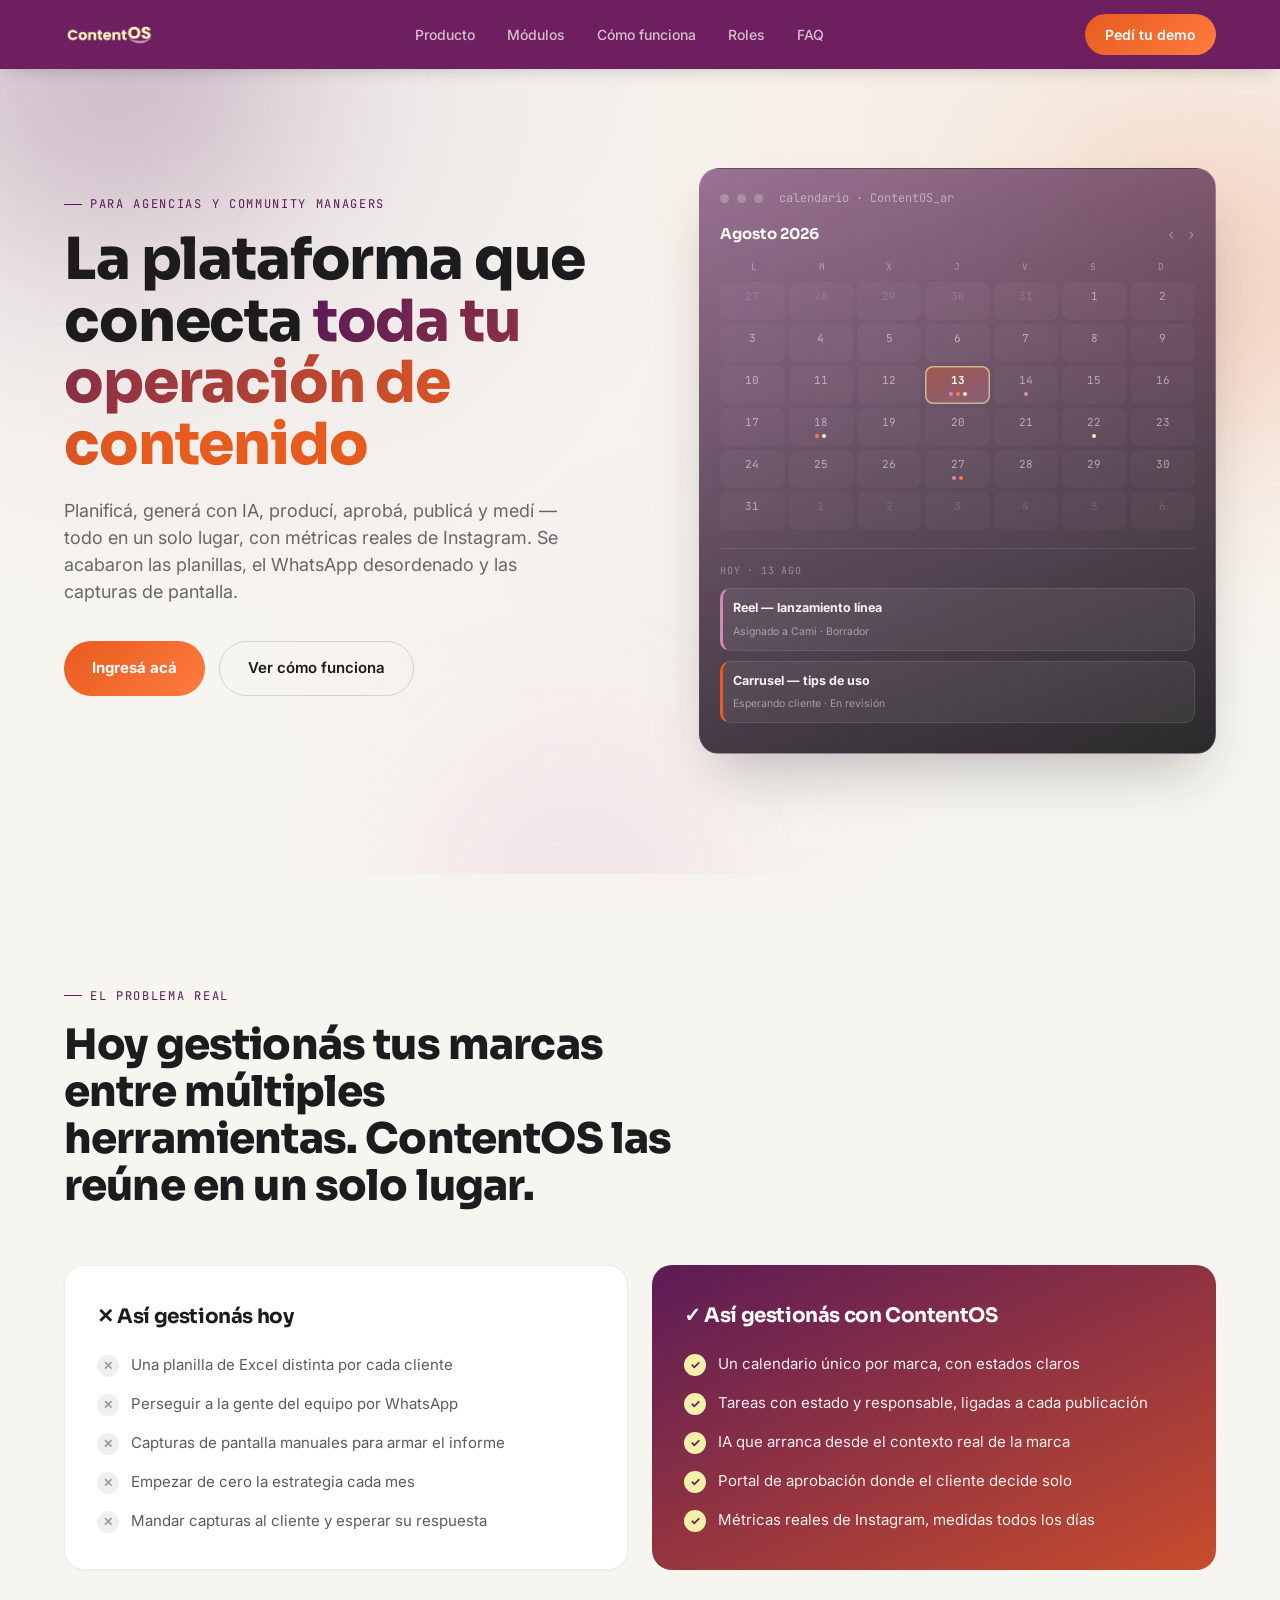
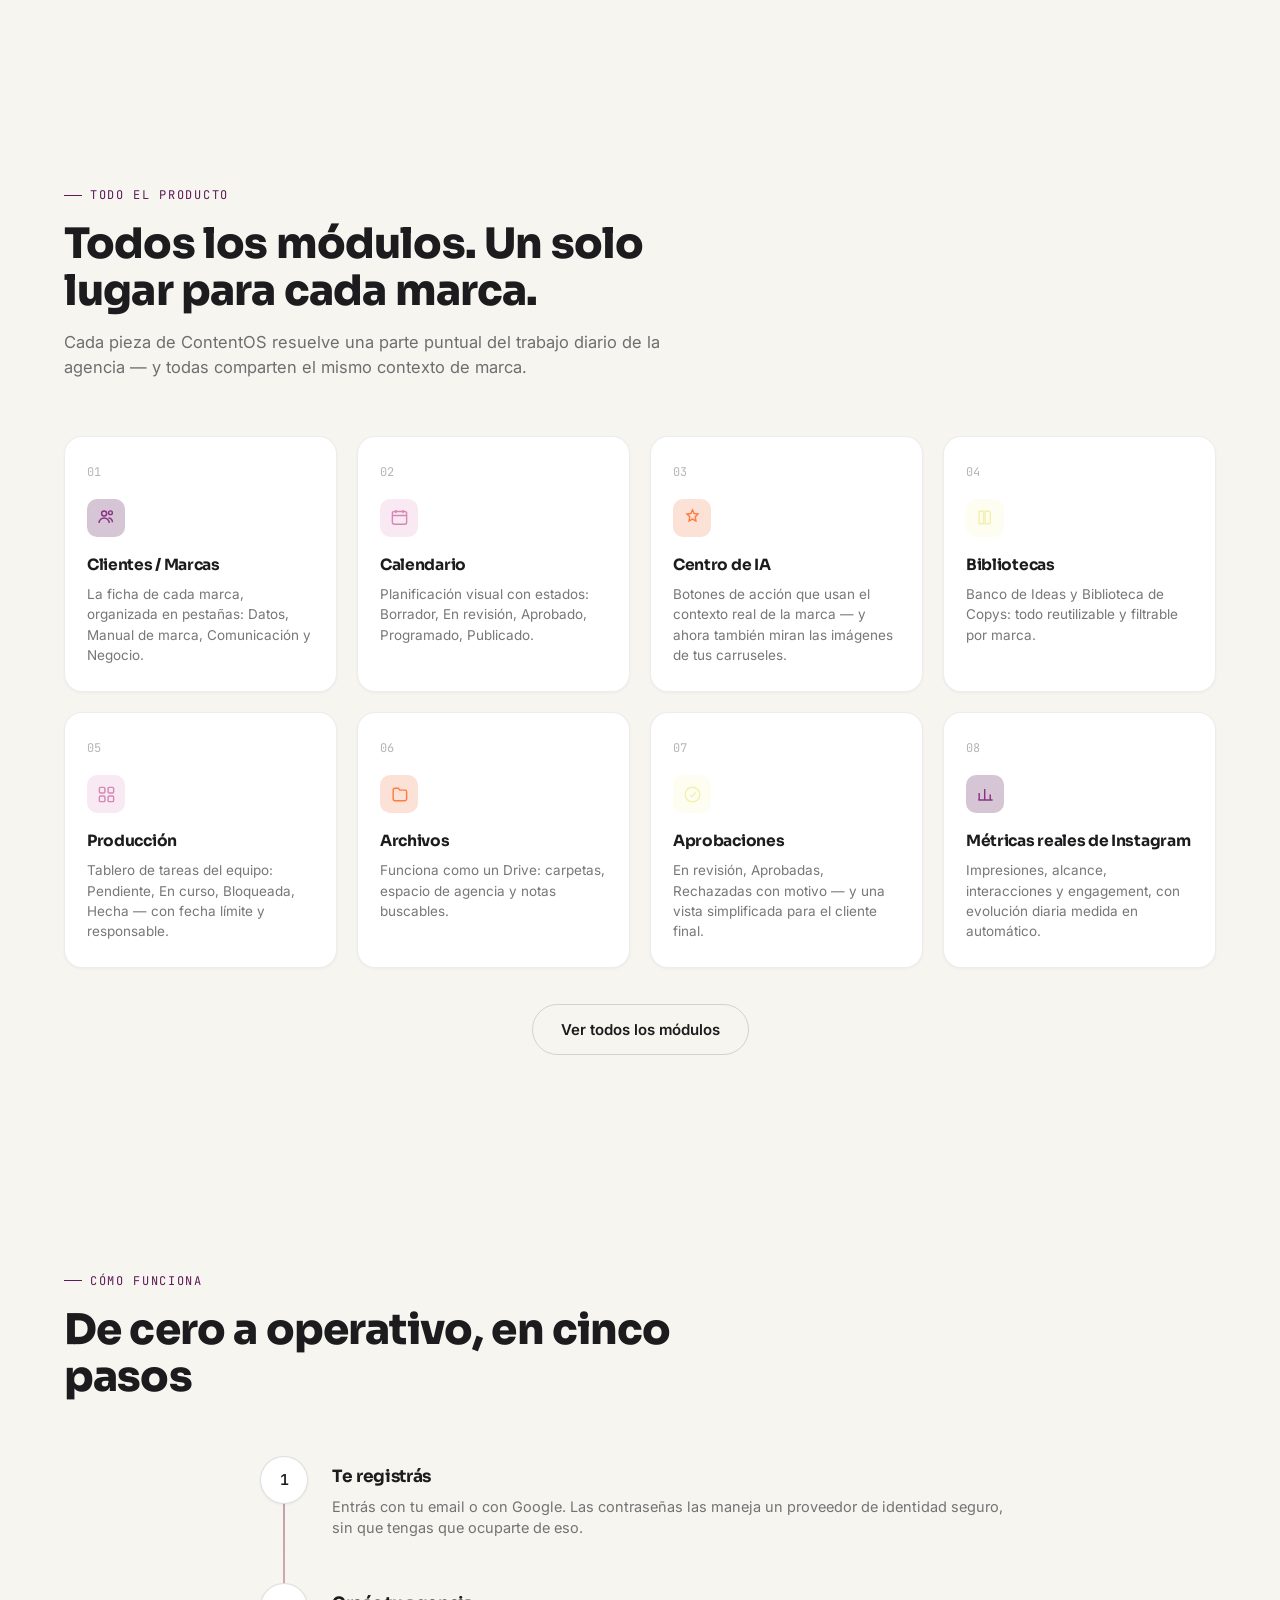
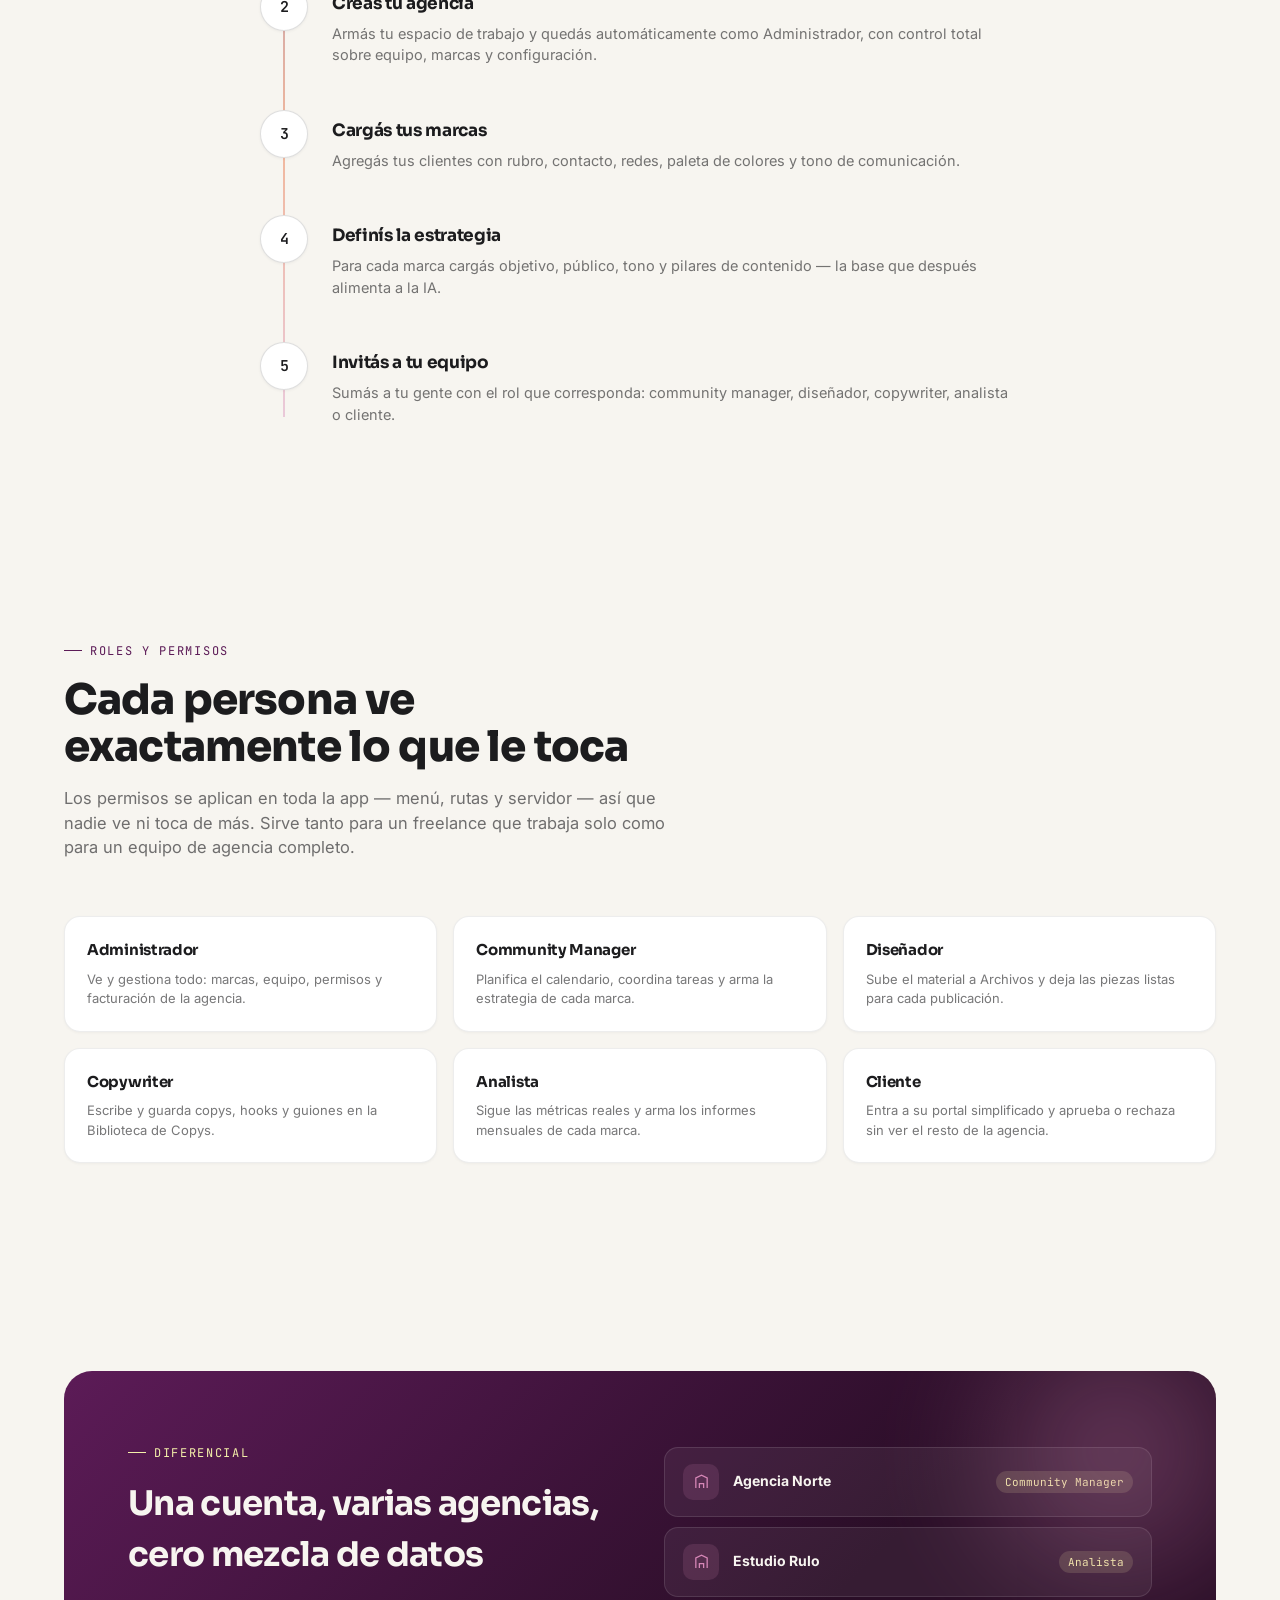
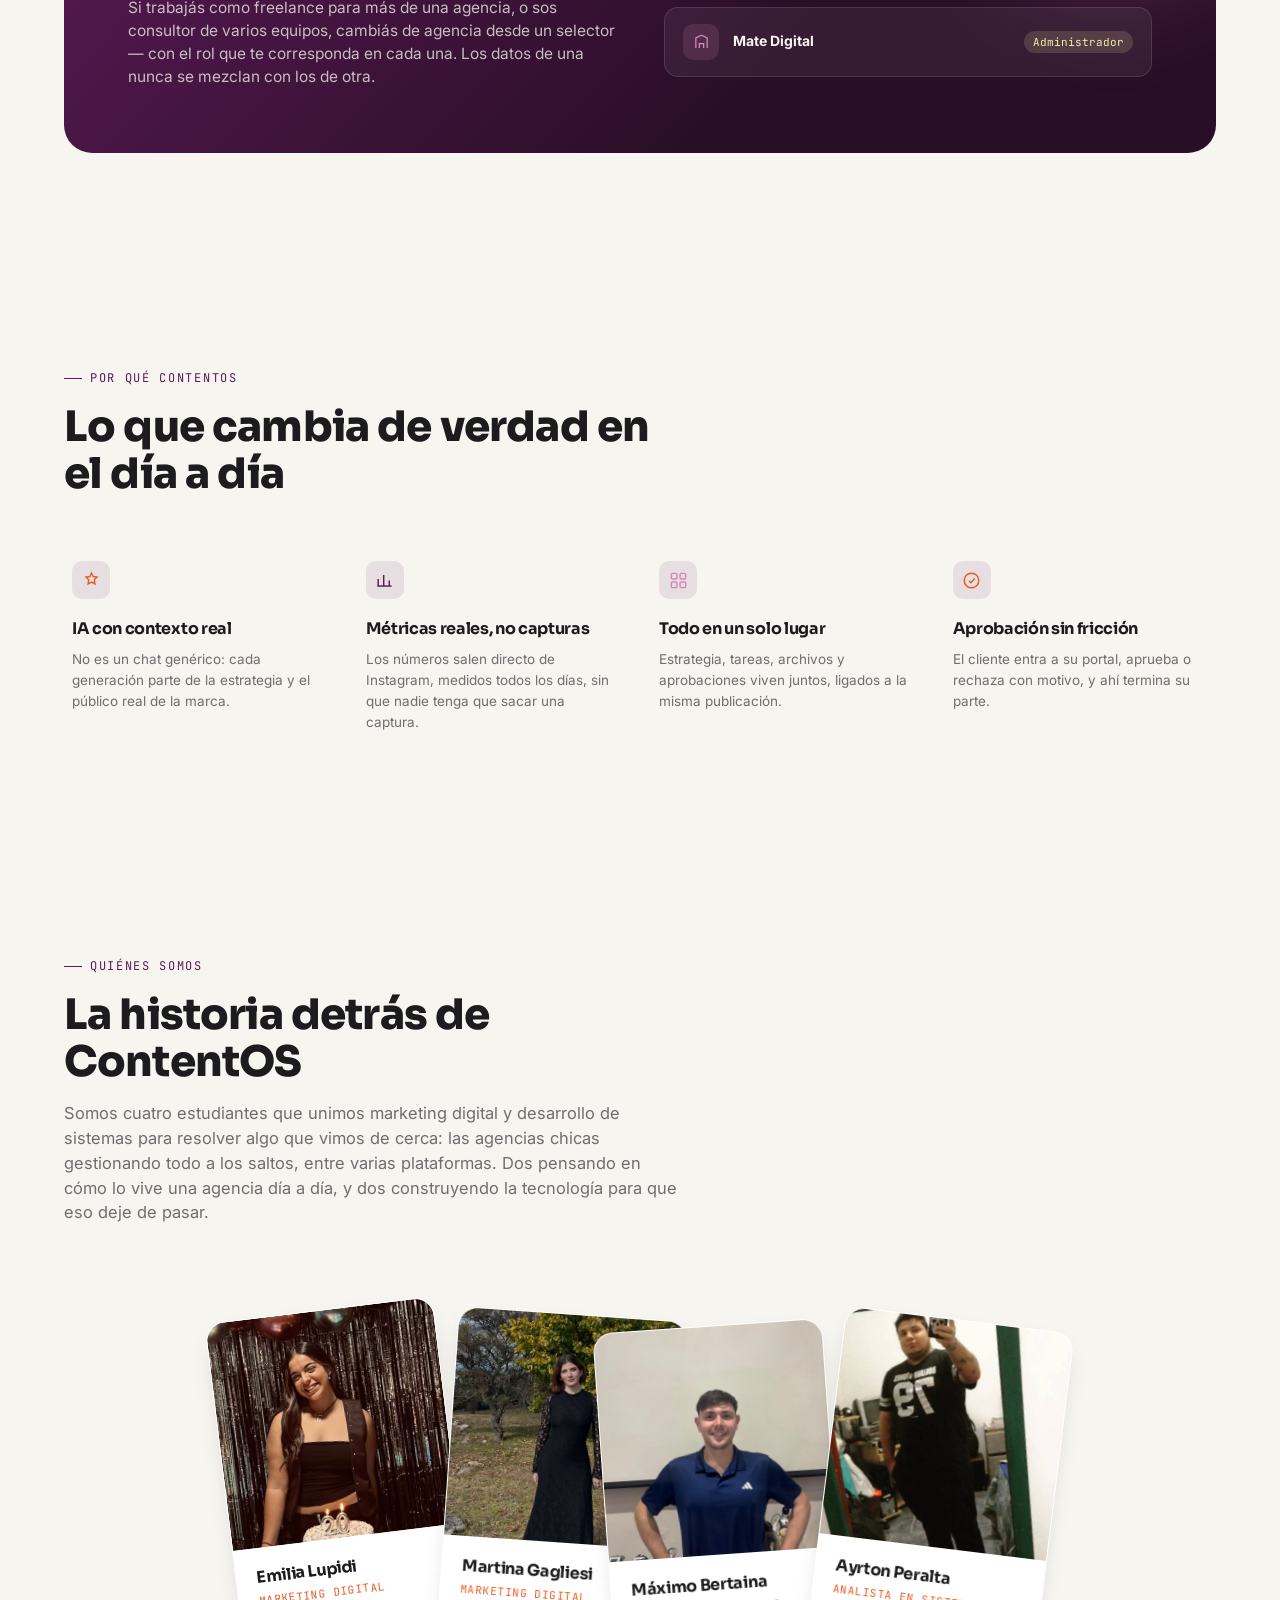
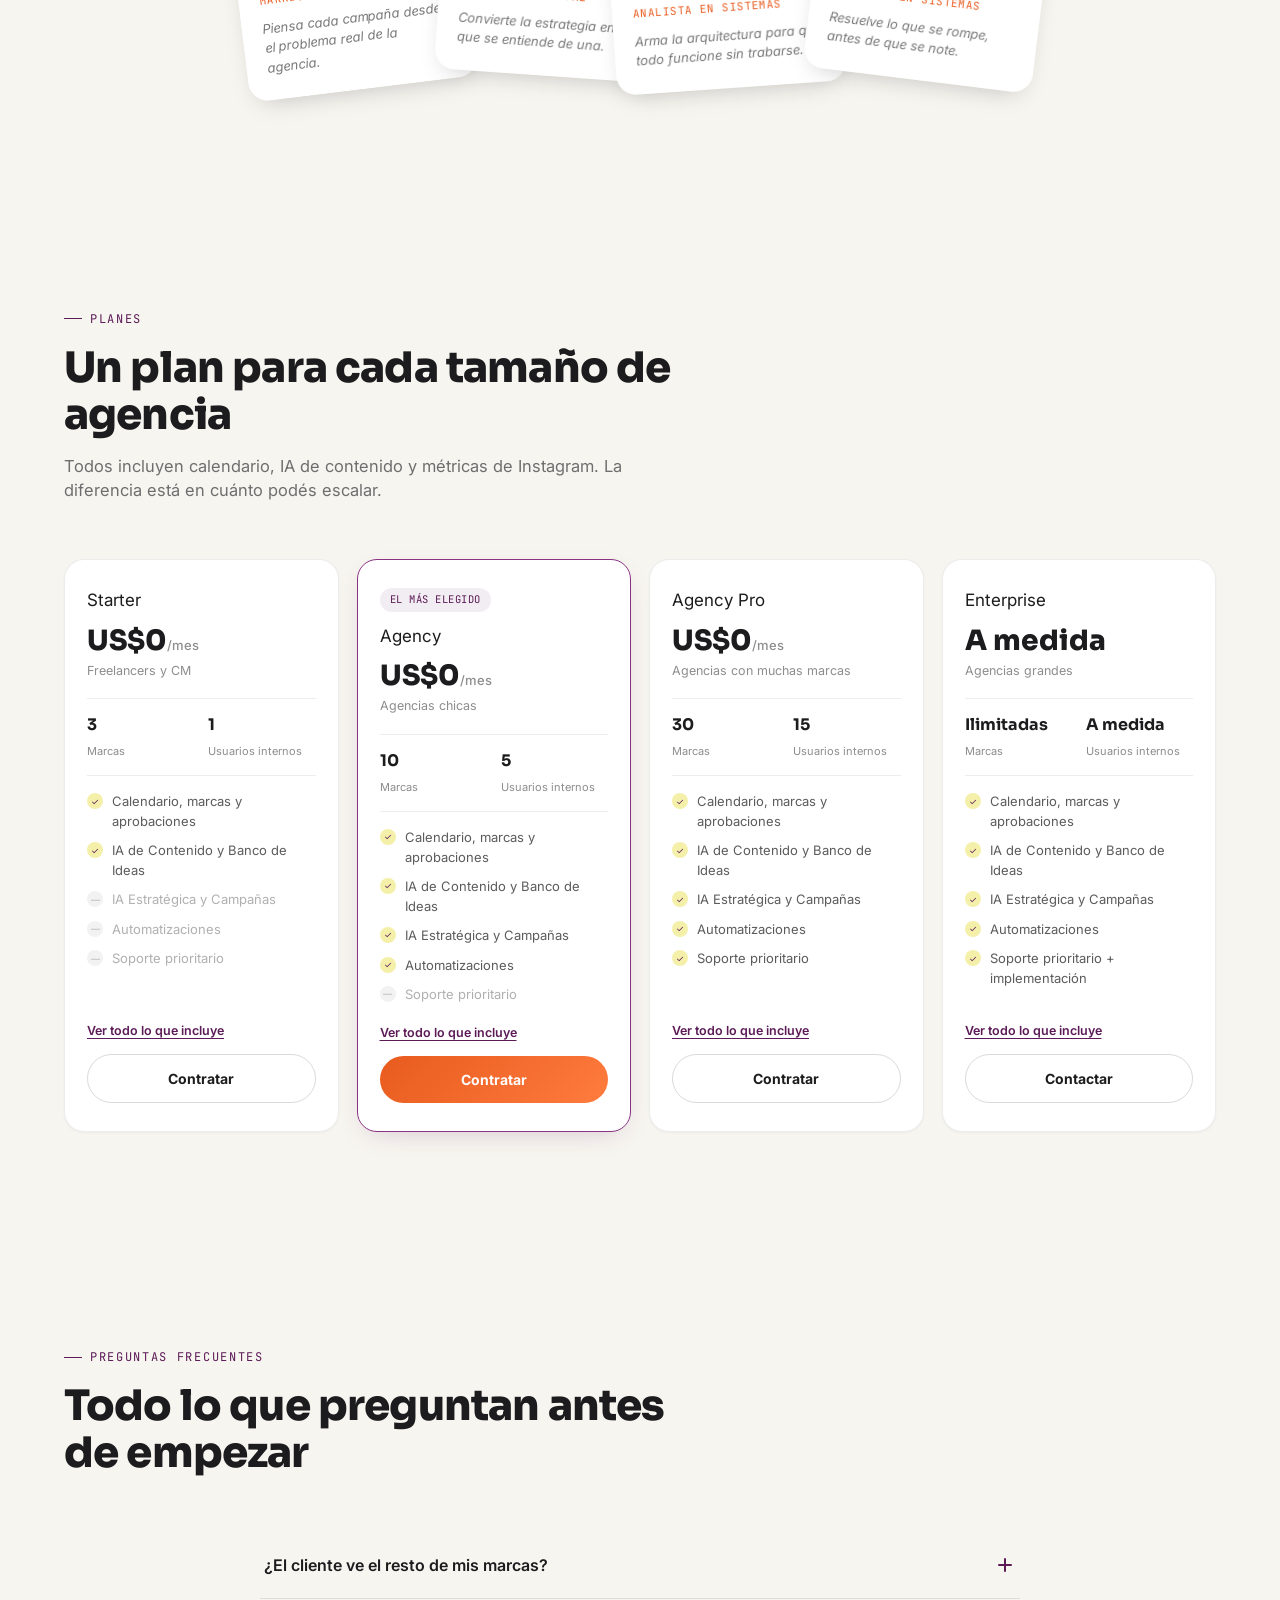
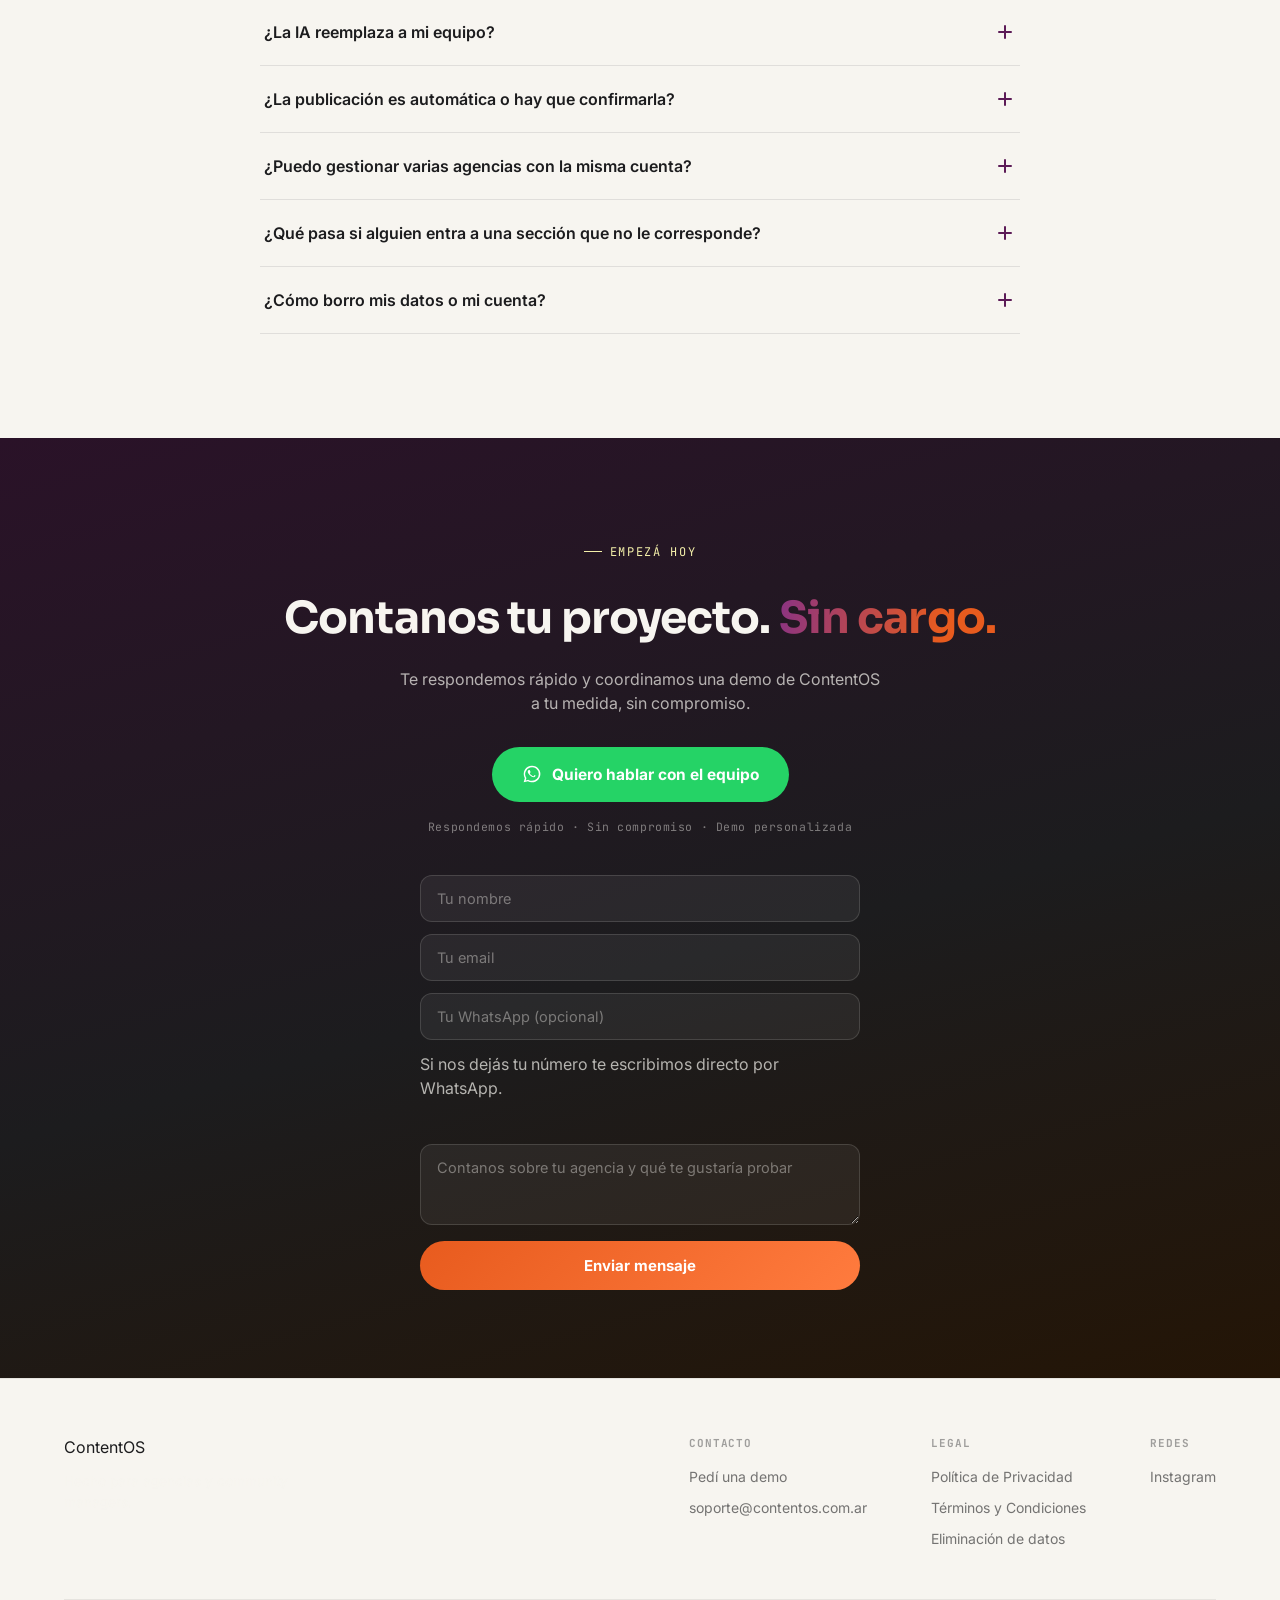
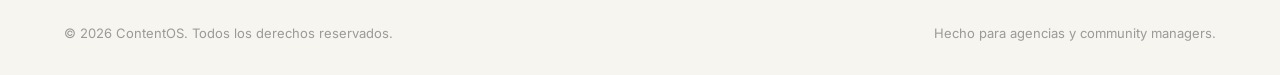
==== commit 77b55a02: "Planes: poner los precios en US$0 (Starter, Agency, Agency Pro) Co-Authored-By: Claude Sonnet 5 <nor" ====
--- a/index.html
+++ b/index.html
@@ -36,7 +36,7 @@
 <link rel="preconnect" href="https://fonts.googleapis.com">
 <link rel="preconnect" href="https://fonts.gstatic.com" crossorigin>
 <link href="https://fonts.googleapis.com/css2?family=Sora:wght@400;600;700;800&family=Inter:wght@400;500;600;700&family=JetBrains+Mono:wght@500&display=swap" rel="stylesheet">
-<link rel="stylesheet" href="style.css?v=6">
+<link rel="stylesheet" href="style.css?v=7">
 </head>
 <body>
     <nav class="nav" id="nav">
@@ -468,7 +468,7 @@
     <div class="plans-grid reveal-stagger" id="plansGrid">
   <div class="plan-card">
     <div class="plan-name">Starter</div>
-    <div class="plan-price">US$29<span>/mes</span></div>
+    <div class="plan-price">US$0<span>/mes</span></div>
     <div class="plan-tagline">Freelancers y CM</div>
     <div class="plan-stats">
       <div class="plan-stat"><b>3</b><span>Marcas</span></div>
@@ -487,7 +487,7 @@
   <div class="plan-card plan-featured">
     <span class="plan-badge">El más elegido</span>
     <div class="plan-name">Agency</div>
-    <div class="plan-price">US$79<span>/mes</span></div>
+    <div class="plan-price">US$0<span>/mes</span></div>
     <div class="plan-tagline">Agencias chicas</div>
     <div class="plan-stats">
       <div class="plan-stat"><b>10</b><span>Marcas</span></div>
@@ -505,7 +505,7 @@
   </div>
   <div class="plan-card">
     <div class="plan-name">Agency Pro</div>
-    <div class="plan-price">US$149<span>/mes</span></div>
+    <div class="plan-price">US$0<span>/mes</span></div>
     <div class="plan-tagline">Agencias con muchas marcas</div>
     <div class="plan-stats">
       <div class="plan-stat"><b>30</b><span>Marcas</span></div>
@@ -680,6 +680,6 @@
   </div>
 </footer>
 
-<script src="script.js?v=7"></script>
+<script src="script.js?v=8"></script>
 </body>
 </html>
--- a/style.css
+++ b/style.css
@@ -670,6 +670,9 @@
   .hero-title{font-size:clamp(26px,8vw,36px);}
 
   .mod-card{width:88%;min-width:88%;}
+  /* en celular, el modal de módulo queda solo con texto (sin foto ni video) */
+  .mod-modal-media{display:none;}
+  .mod-modal-body{padding:44px 22px 26px;}
 
   .roles-grid{grid-template-columns:1fr;}
   .benefits-grid{grid-template-columns:1fr;}
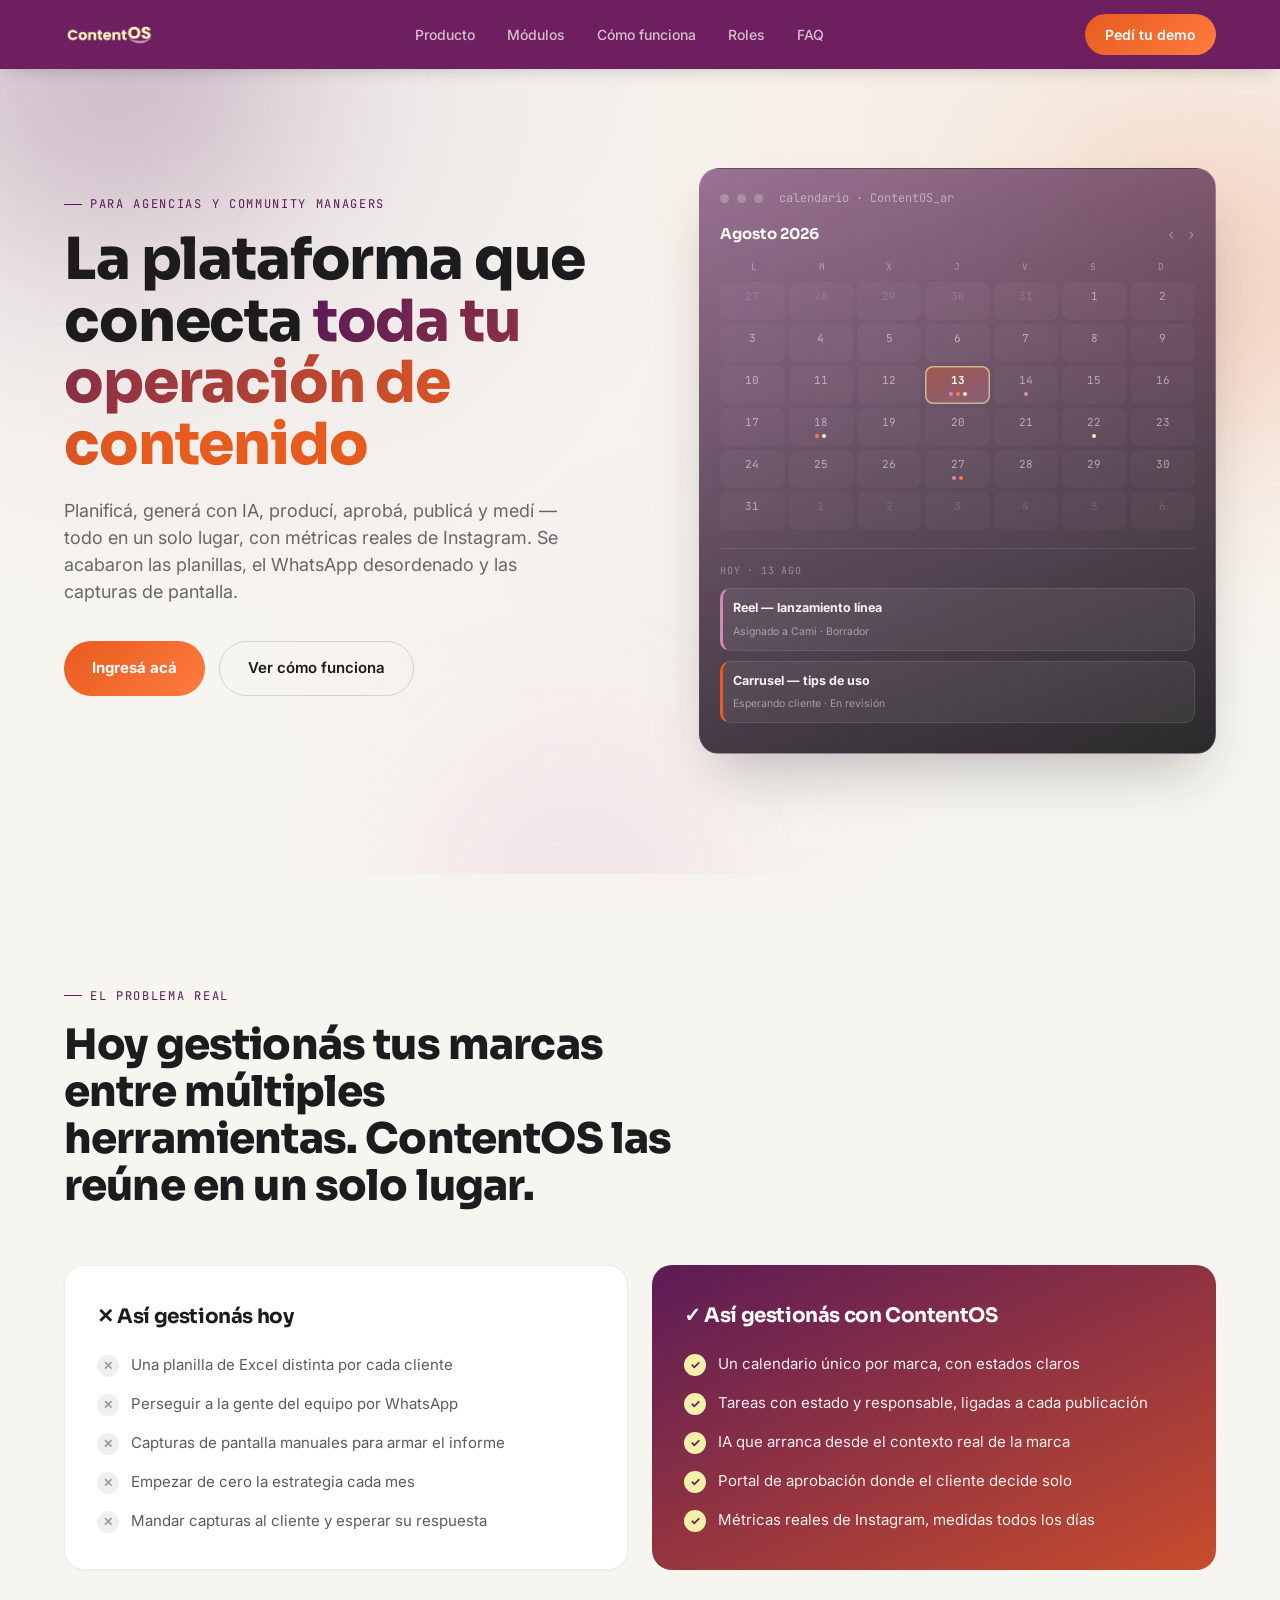
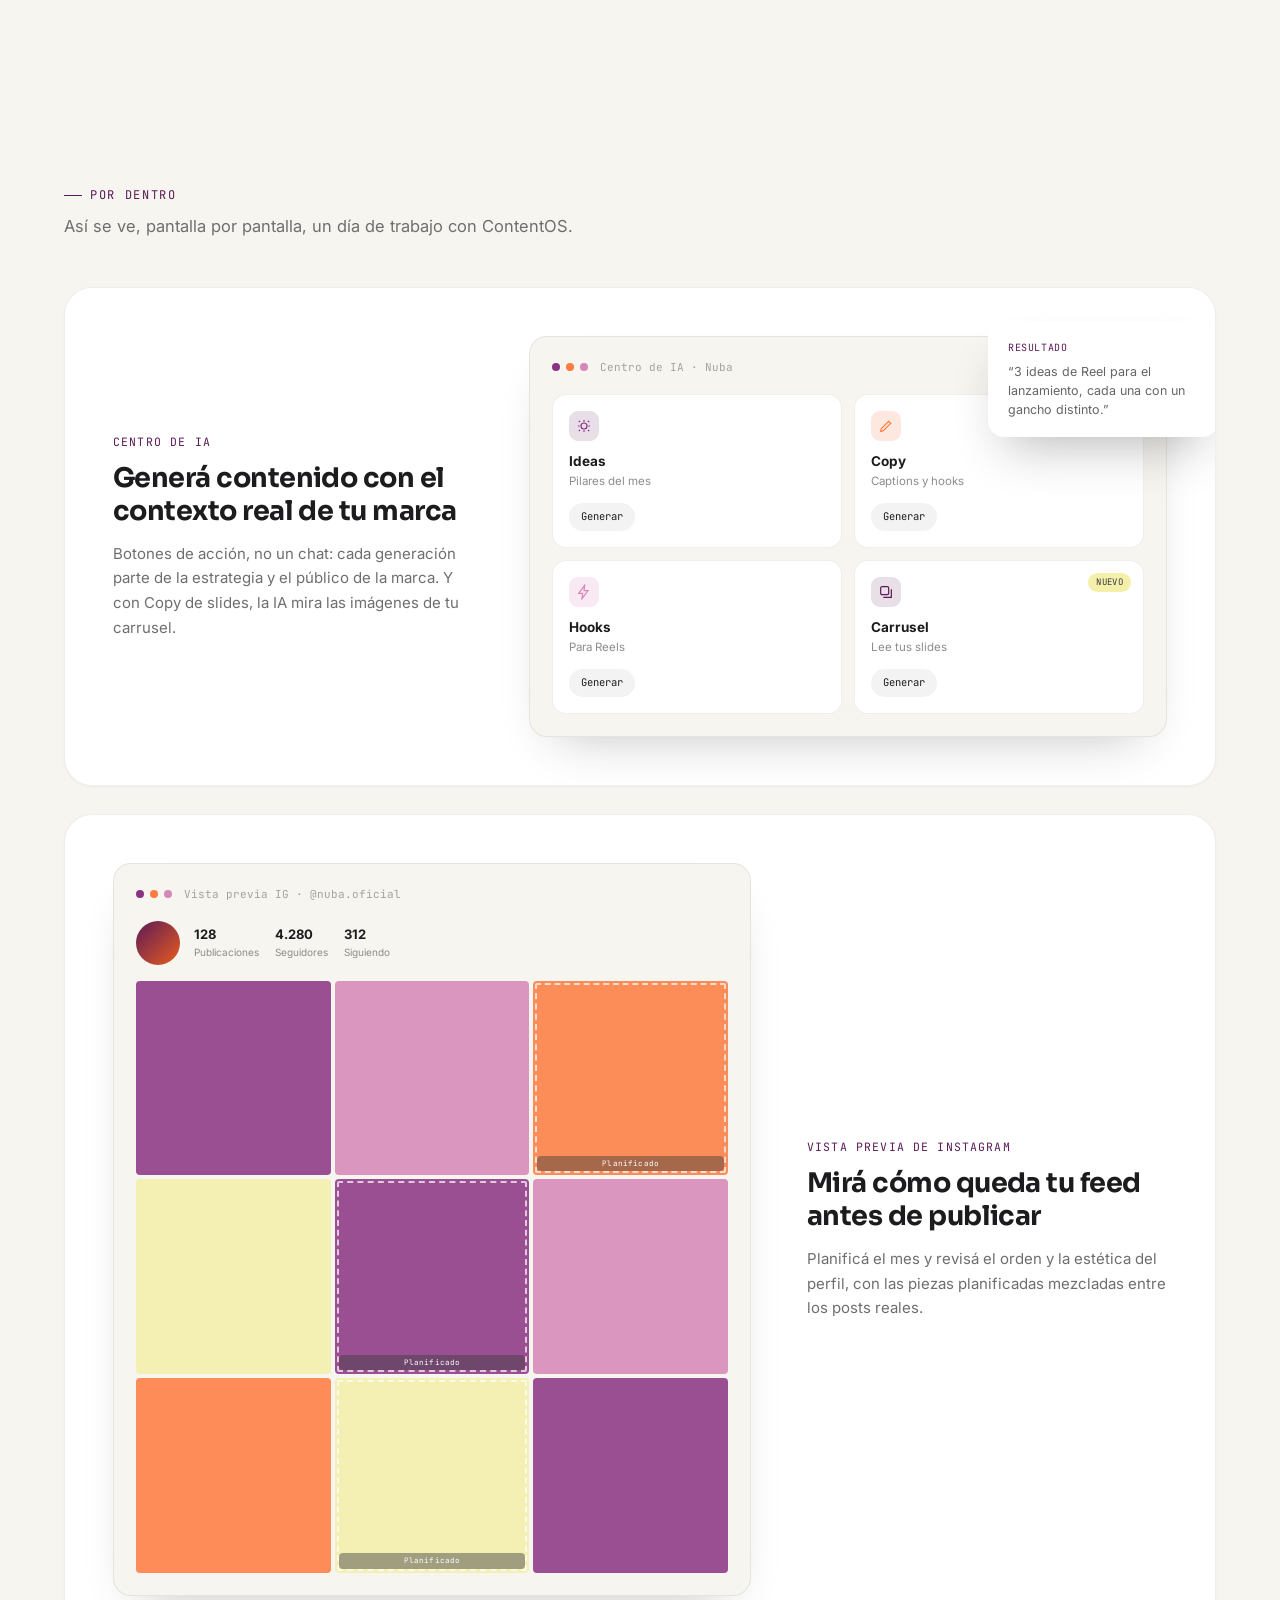
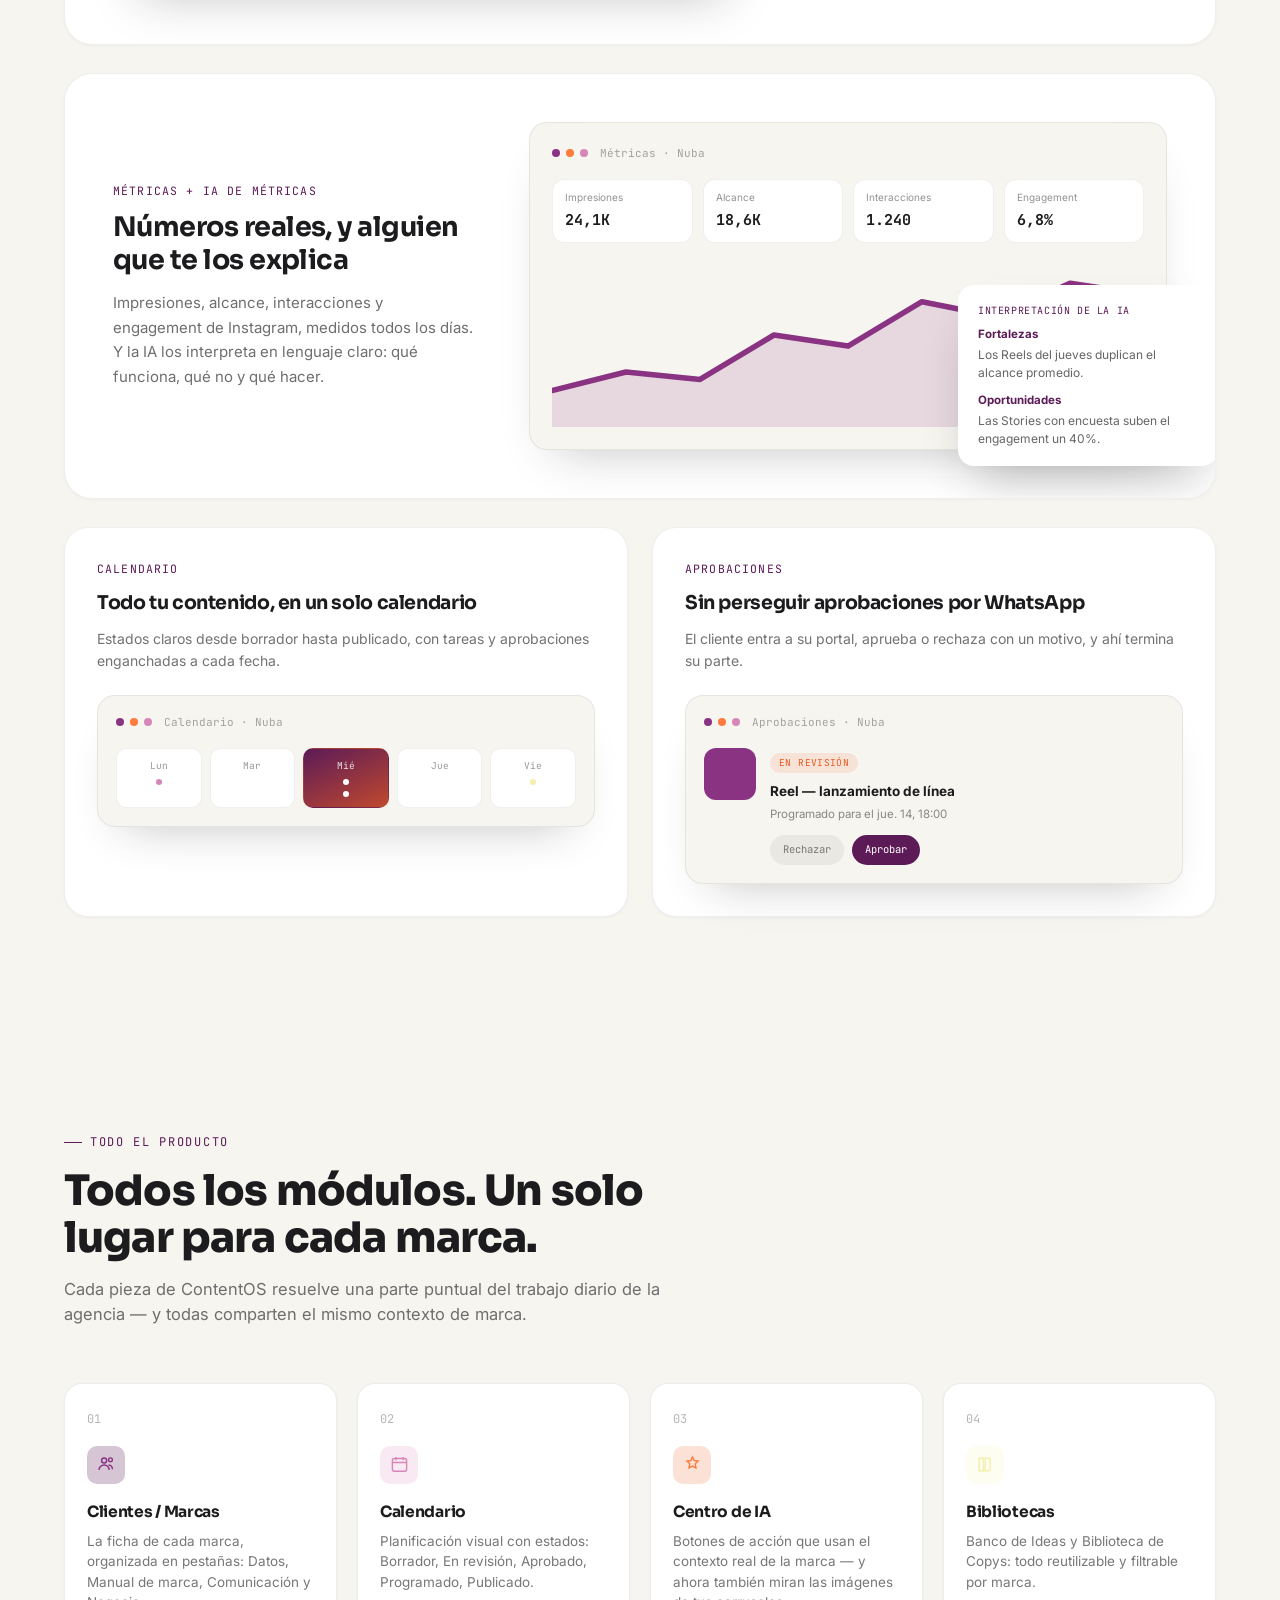
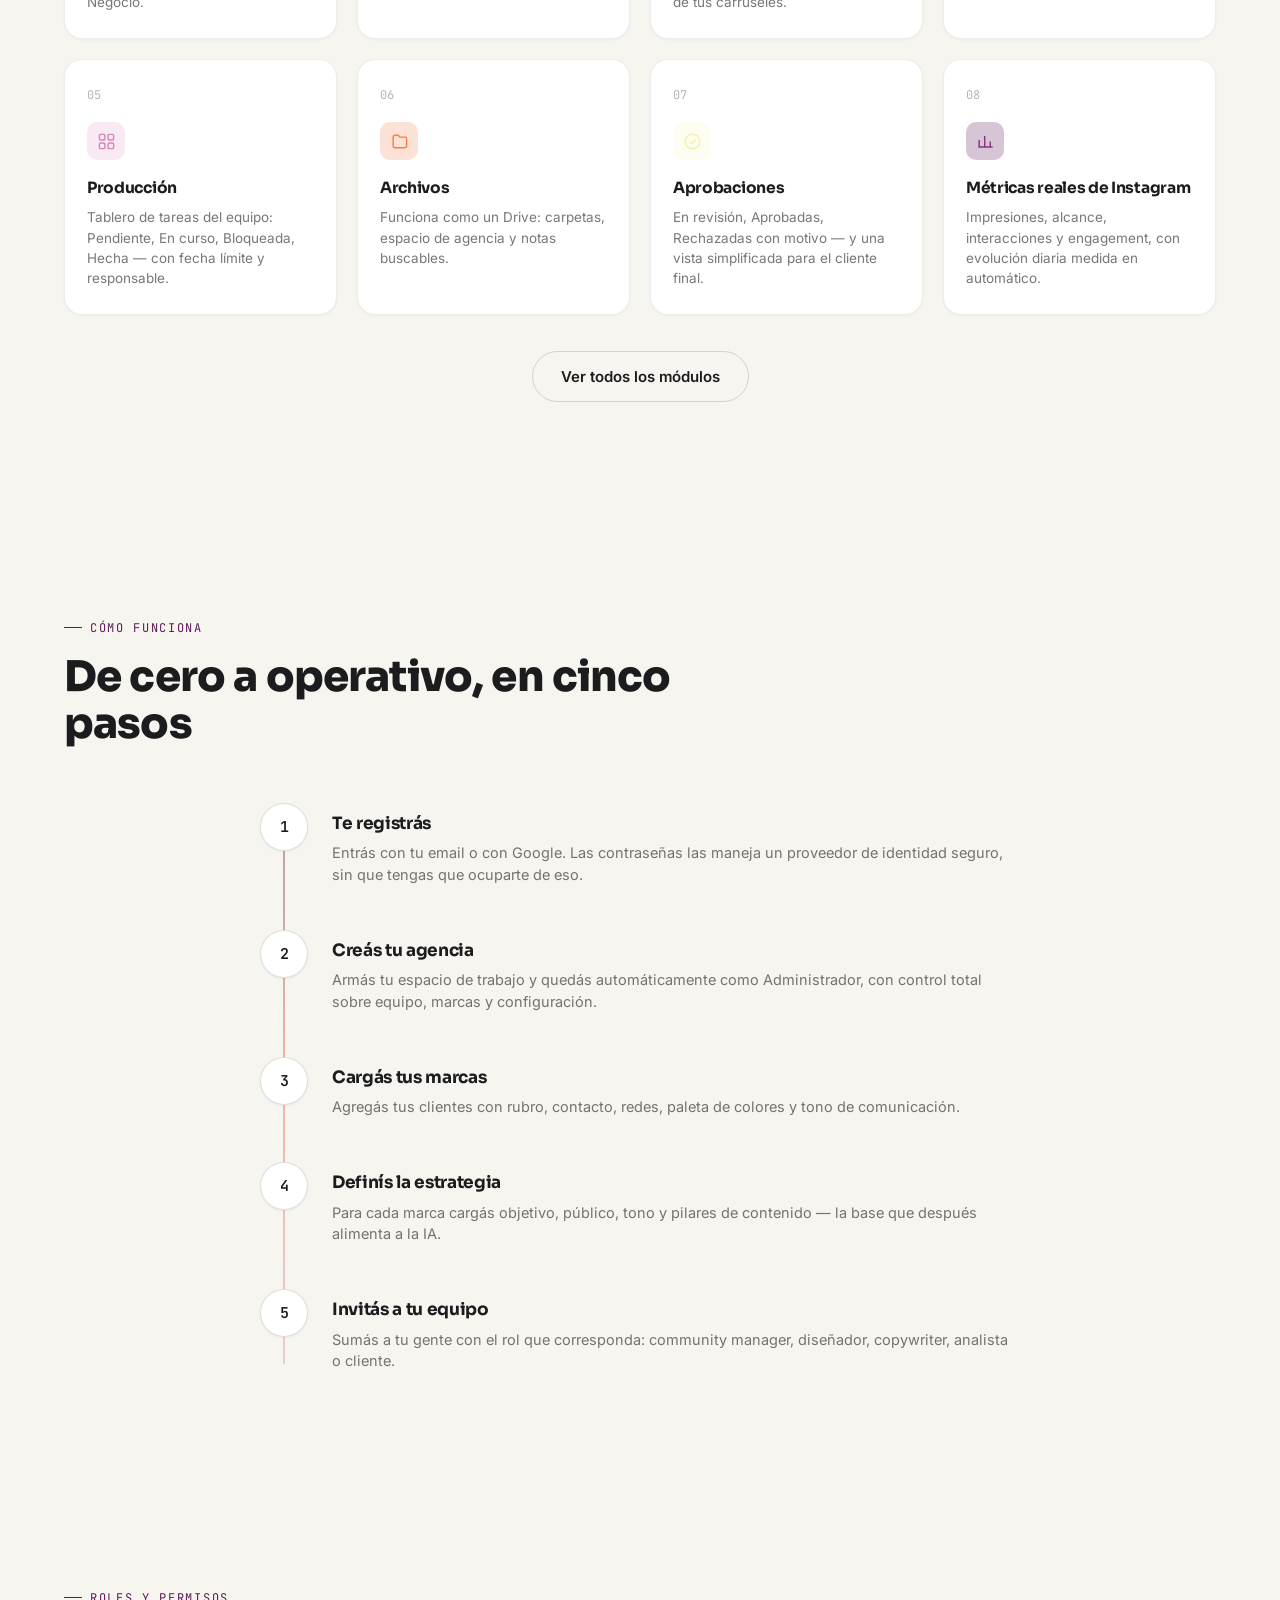
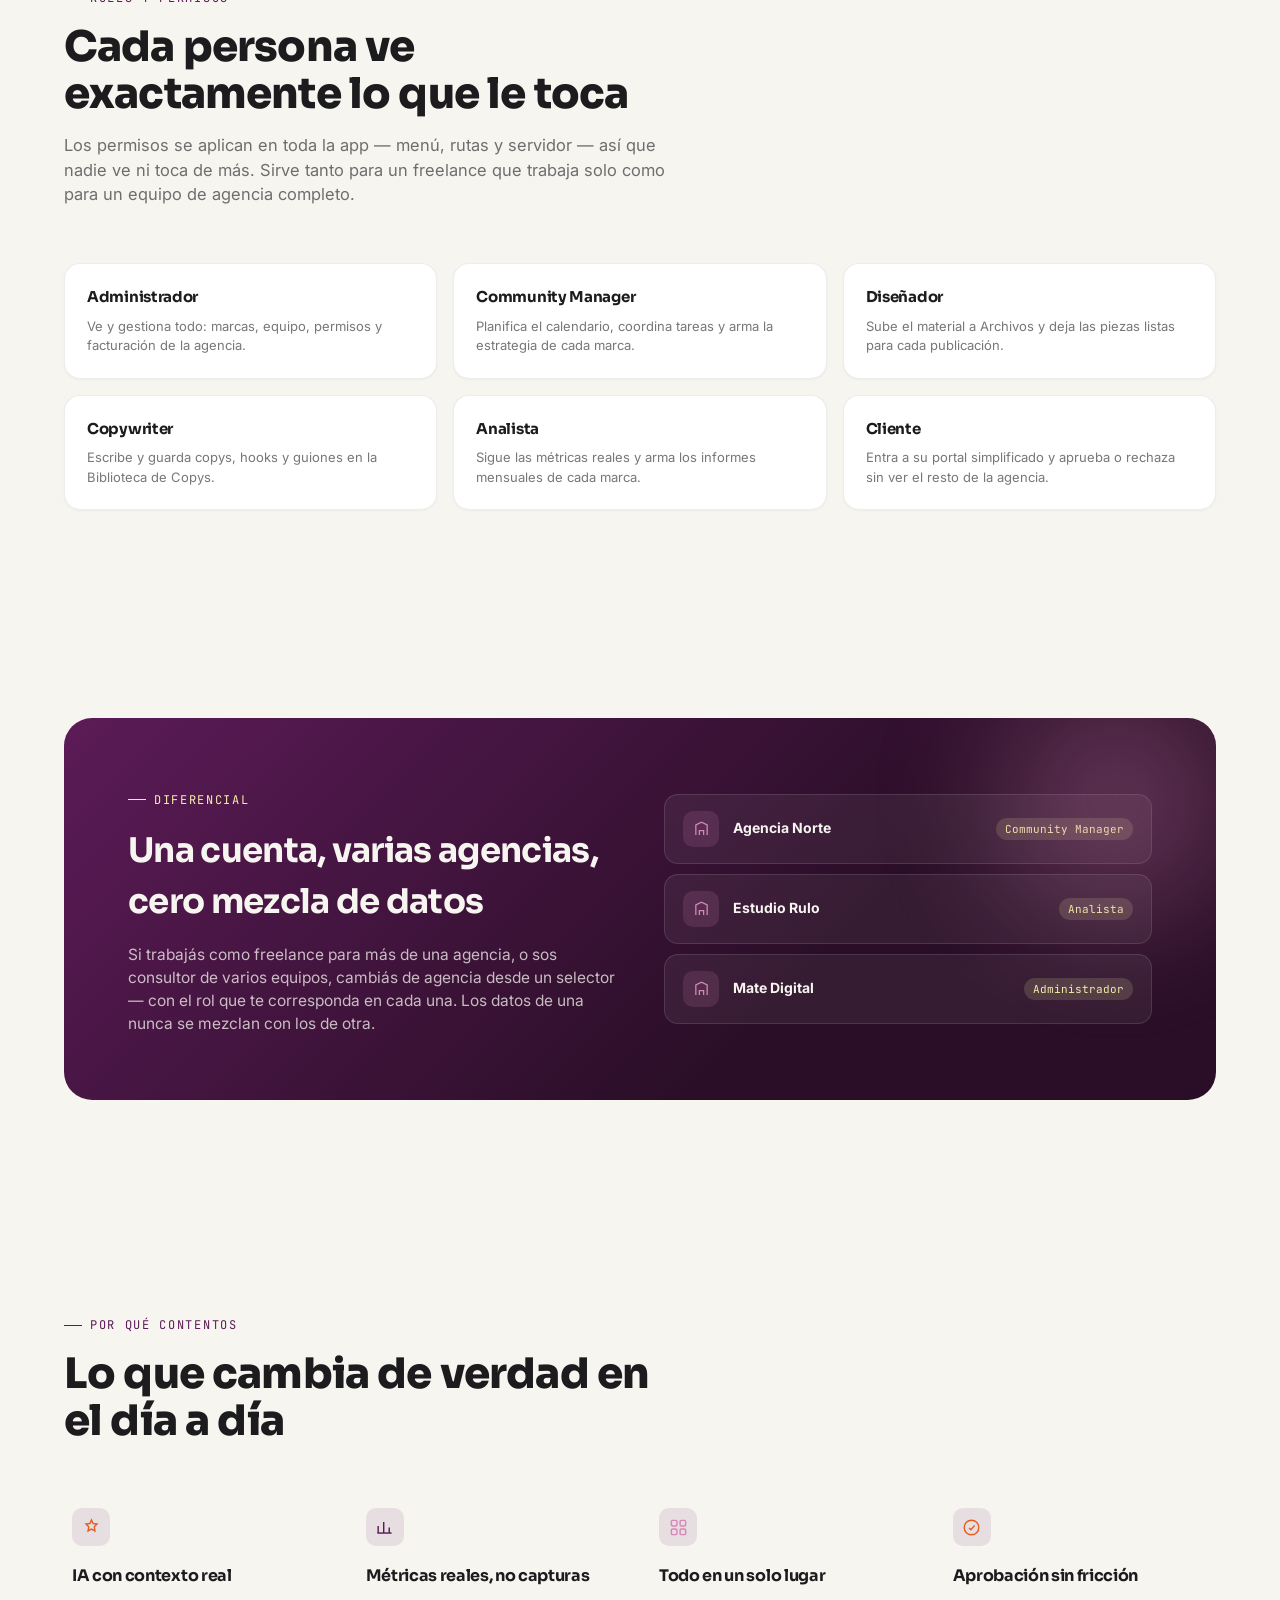
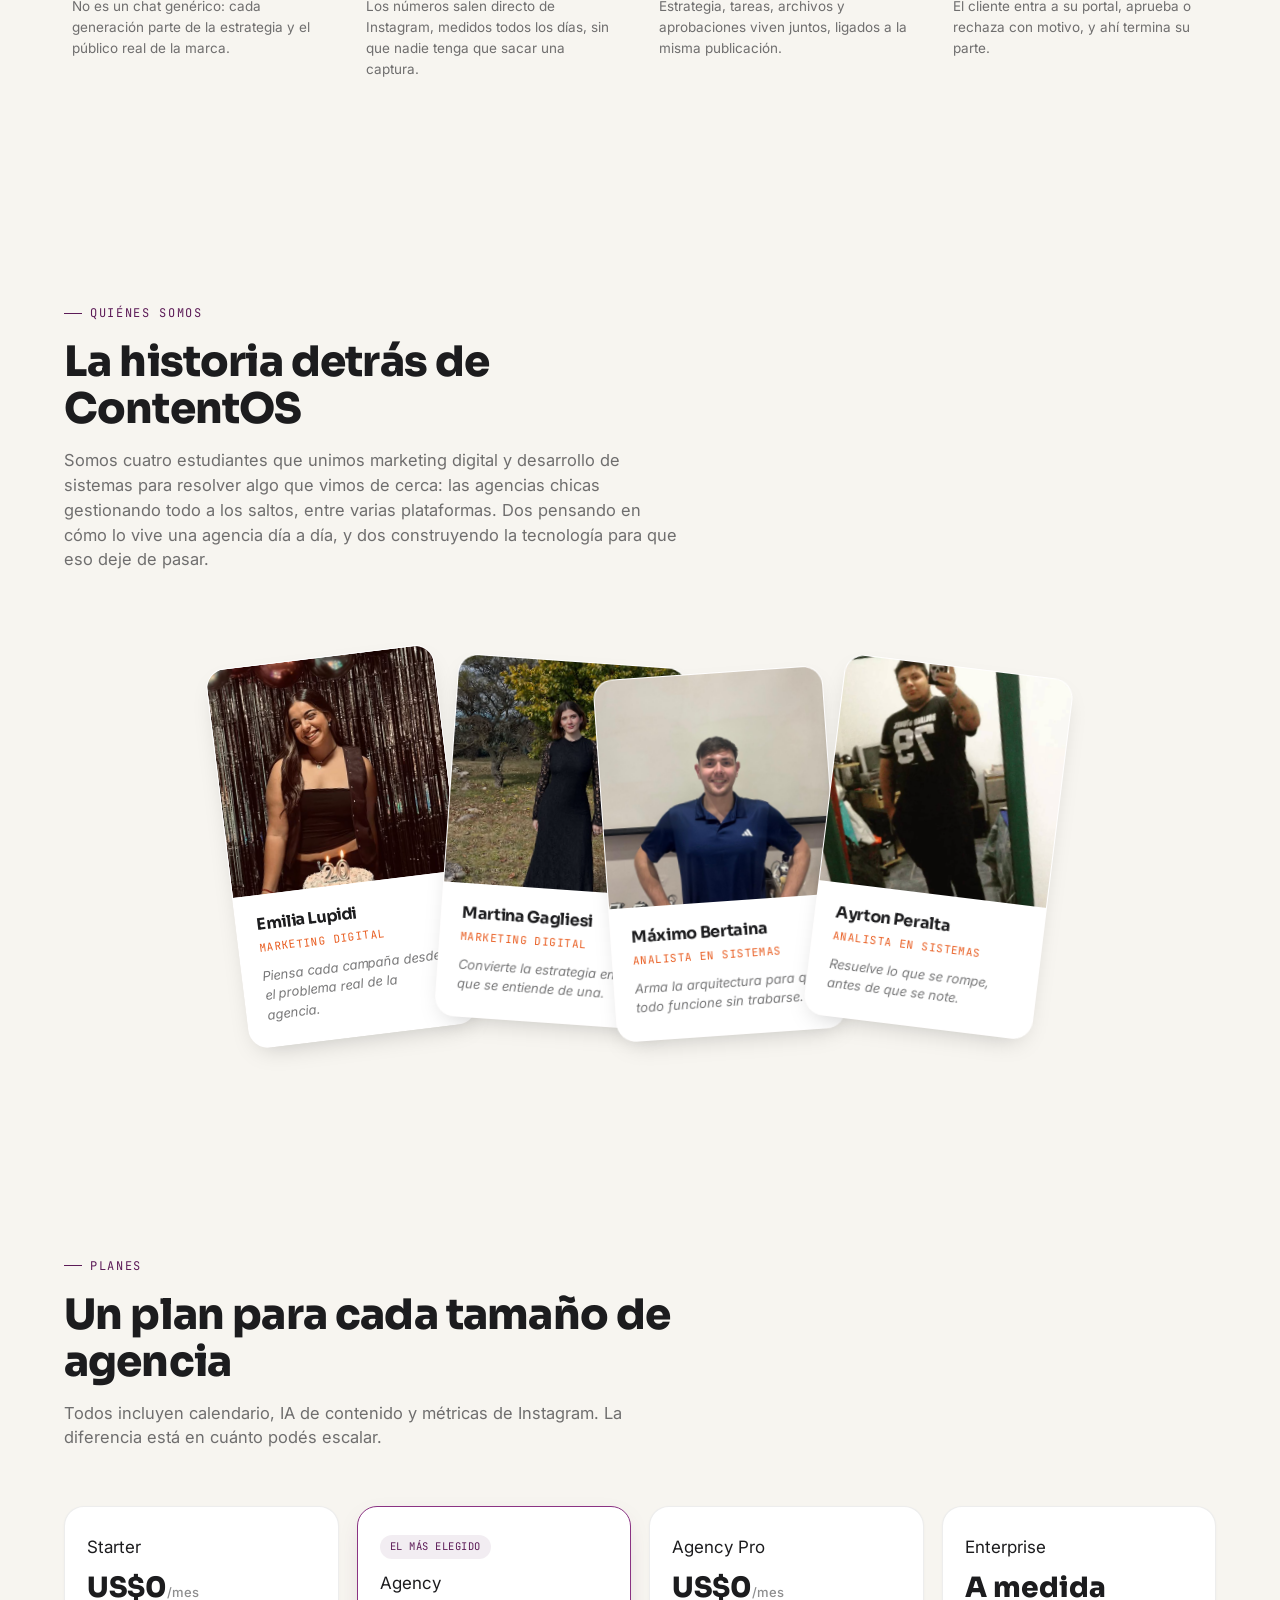
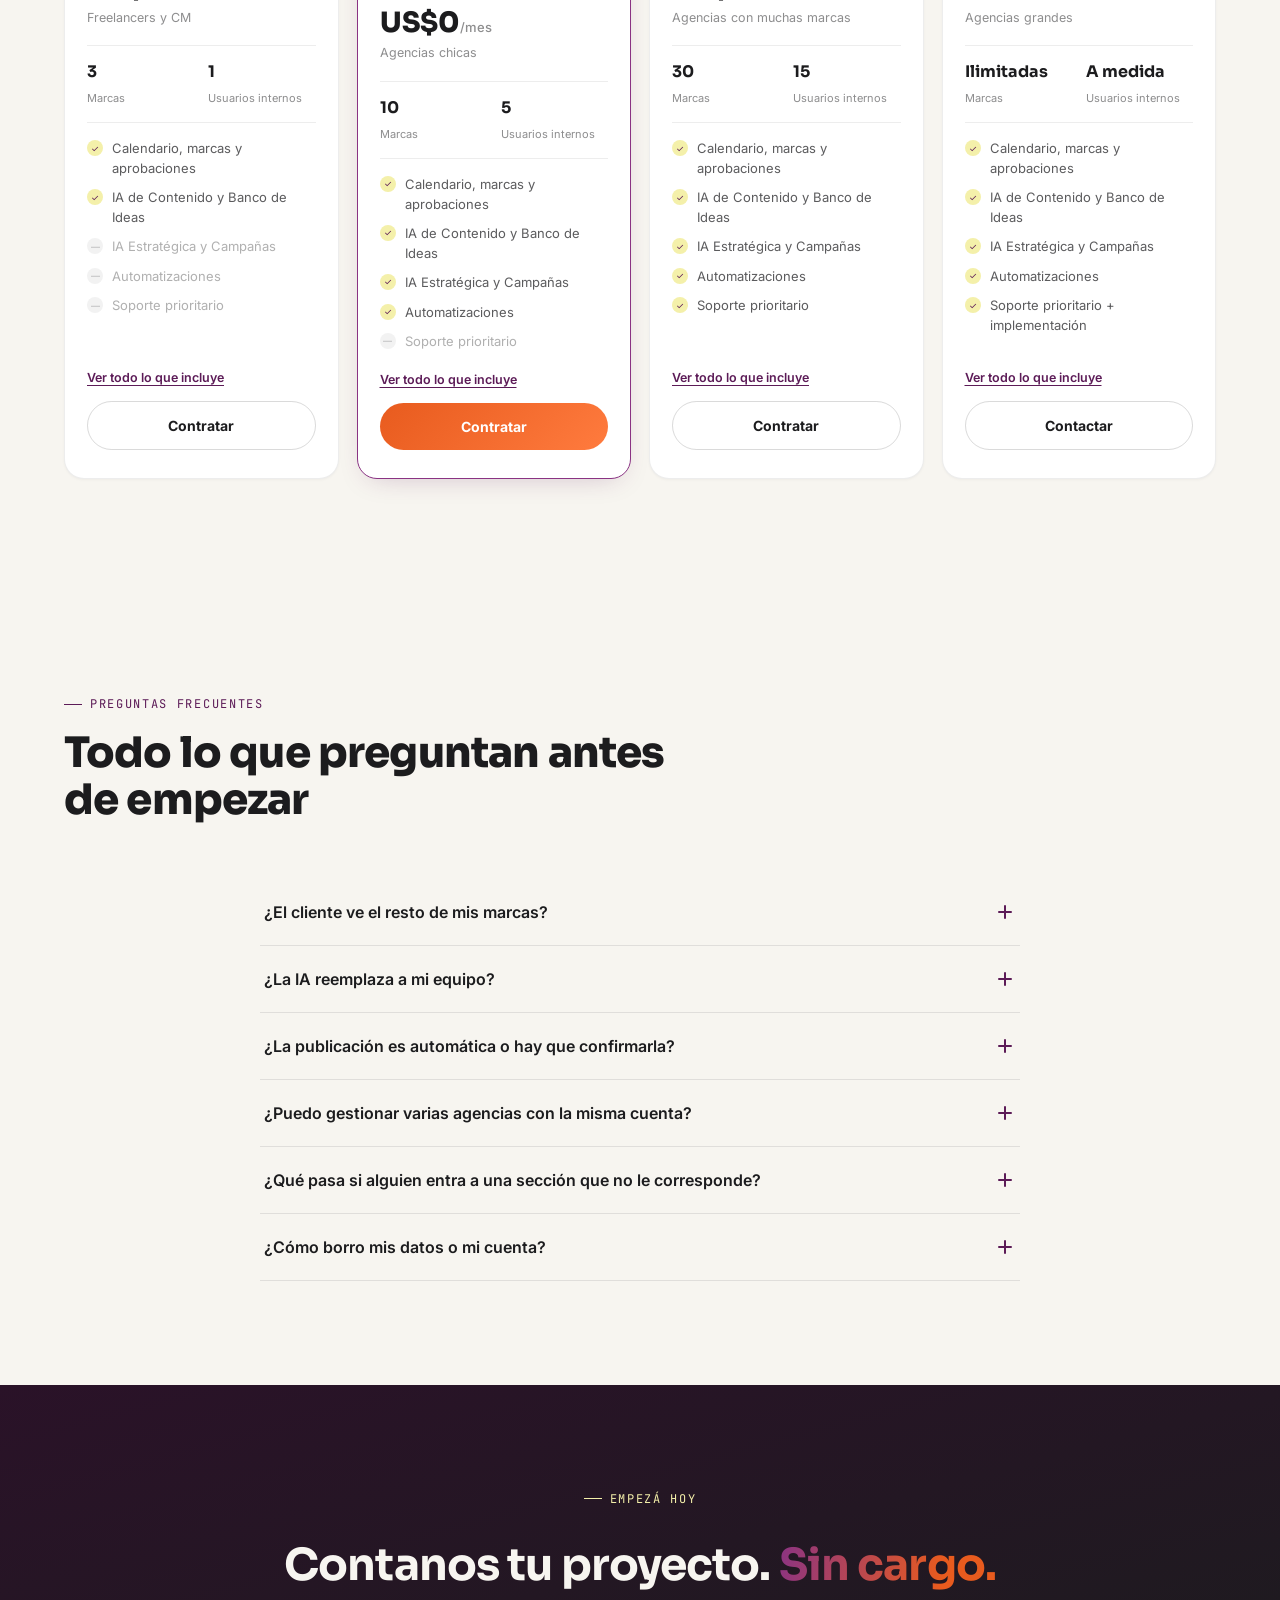
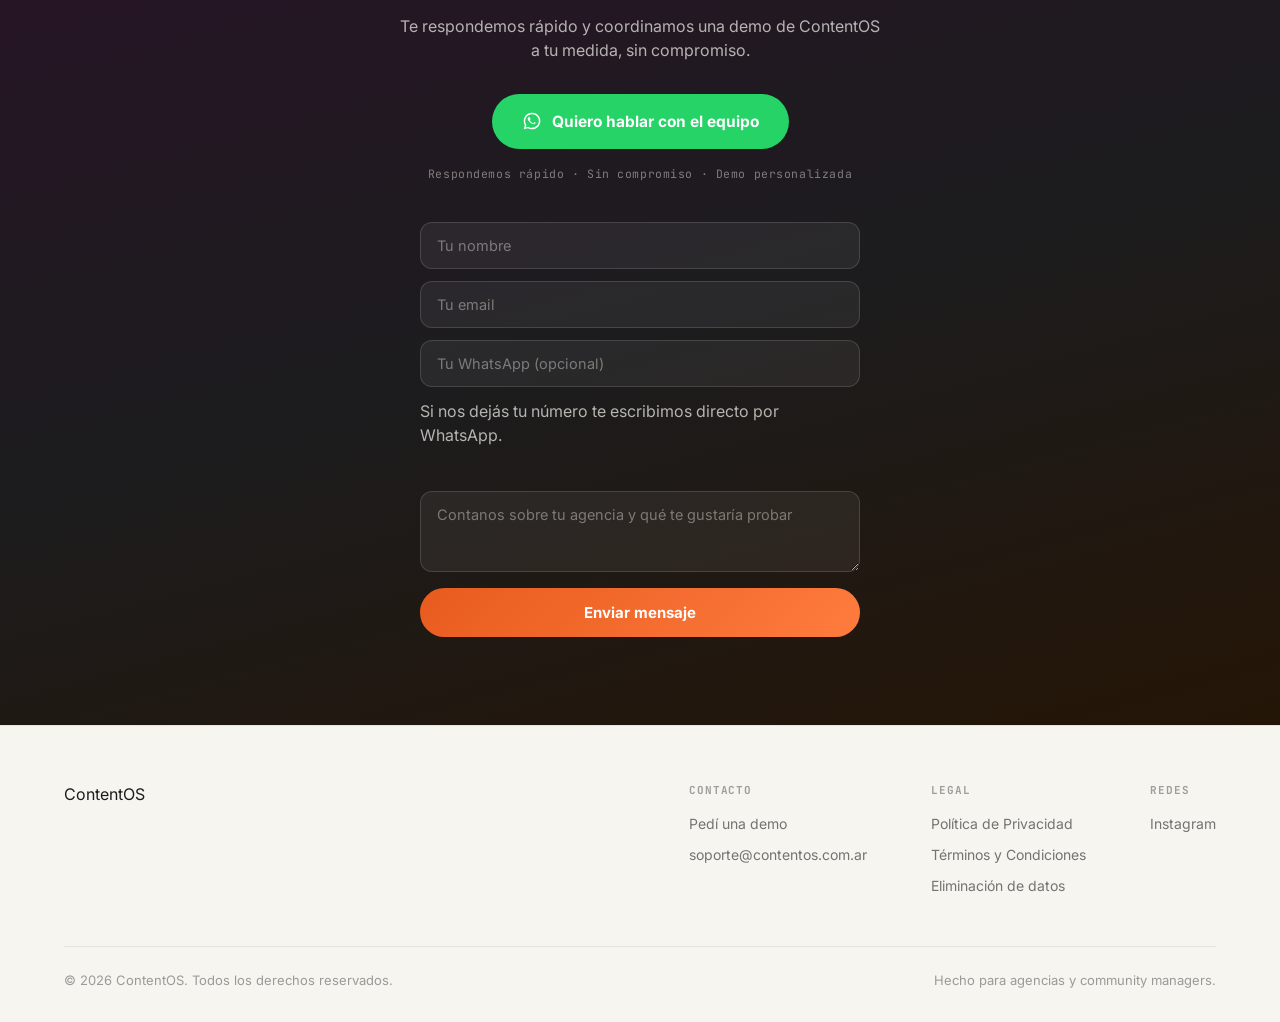
==== commit 586452c1: "Agregar seccion de features destacados (mockups ilustrados HTML/CSS) - Nueva seccion #features entre" ====
--- a/index.html
+++ b/index.html
@@ -173,6 +173,186 @@
     </div>
   </div>
 </section>
+<section class="section-light" id="features">
+  <div class="wrap">
+    <span class="eyebrow reveal">Por dentro</span>
+    <p class="feat-intro reveal">Así se ve, pantalla por pantalla, un día de trabajo con ContentOS.</p>
+
+    <div class="feat-grid">
+      <article class="feat-panel reveal">
+        <div class="feat-text">
+          <span class="feat-kicker">Centro de IA</span>
+          <h2>Generá contenido con el contexto real de tu marca</h2>
+          <p>Botones de acción, no un chat: cada generación parte de la estrategia y el público de la marca. Y con Copy de slides, la IA mira las imágenes de tu carrusel.</p>
+        </div>
+        <div class="feat-visual" aria-hidden="true">
+          <div class="feat-window">
+            <div class="feat-window-head">
+              <span class="feat-dot" style="--d:var(--violet-light)"></span>
+              <span class="feat-dot" style="--d:var(--orange-light)"></span>
+              <span class="feat-dot" style="--d:var(--pink)"></span>
+              <span class="feat-window-title">Centro de IA · Nuba</span>
+            </div>
+            <div class="feat-ai-grid">
+              <div class="feat-ai-card">
+                <div class="feat-ai-icon" style="--bg:rgba(92,27,87,.14);--c:var(--violet-light)"><svg viewBox="0 0 24 24"><circle cx="12" cy="12" r="4.5"/><path d="M12 3v2.5M12 18.5V21M4.2 4.2l1.8 1.8M18 18l1.8 1.8M3 12h2.5M18.5 12H21M4.2 19.8L6 18M18 6l1.8-1.8"/></svg></div>
+                <b>Ideas</b>
+                <p>Pilares del mes</p>
+                <span class="feat-ai-btn">Generar</span>
+              </div>
+              <div class="feat-ai-card">
+                <div class="feat-ai-icon" style="--bg:rgba(232,91,30,.14);--c:var(--orange-light)"><svg viewBox="0 0 24 24"><path d="M4 20l4-1 11-11-3-3L5 16z"/></svg></div>
+                <b>Copy</b>
+                <p>Captions y hooks</p>
+                <span class="feat-ai-btn">Generar</span>
+              </div>
+              <div class="feat-ai-card">
+                <div class="feat-ai-icon" style="--bg:rgba(214,135,183,.18);--c:var(--pink)"><svg viewBox="0 0 24 24"><path d="M13 2L4 14h6l-1 8 9-12h-6z"/></svg></div>
+                <b>Hooks</b>
+                <p>Para Reels</p>
+                <span class="feat-ai-btn">Generar</span>
+              </div>
+              <div class="feat-ai-card feat-ai-card-new">
+                <span class="feat-ai-badge">Nuevo</span>
+                <div class="feat-ai-icon" style="--bg:rgba(92,27,87,.14);--c:var(--violet)"><svg viewBox="0 0 24 24"><rect x="4" y="4" width="12" height="12" rx="2"/><path d="M8 20h12V8"/></svg></div>
+                <b>Carrusel</b>
+                <p>Lee tus slides</p>
+                <span class="feat-ai-btn">Generar</span>
+              </div>
+            </div>
+          </div>
+          <div class="feat-float feat-float-ai">
+            <span class="feat-float-label">Resultado</span>
+            <p>“3 ideas de Reel para el lanzamiento, cada una con un gancho distinto.”</p>
+          </div>
+        </div>
+      </article>
+
+      <article class="feat-panel feat-panel-reverse reveal">
+        <div class="feat-text">
+          <span class="feat-kicker">Vista previa de Instagram</span>
+          <h2>Mirá cómo queda tu feed antes de publicar</h2>
+          <p>Planificá el mes y revisá el orden y la estética del perfil, con las piezas planificadas mezcladas entre los posts reales.</p>
+        </div>
+        <div class="feat-visual" aria-hidden="true">
+          <div class="feat-window">
+            <div class="feat-window-head">
+              <span class="feat-dot" style="--d:var(--violet-light)"></span>
+              <span class="feat-dot" style="--d:var(--orange-light)"></span>
+              <span class="feat-dot" style="--d:var(--pink)"></span>
+              <span class="feat-window-title">Vista previa IG · @nuba.oficial</span>
+            </div>
+            <div class="feat-ig-profile">
+              <div class="feat-ig-avatar"></div>
+              <div class="feat-ig-stats">
+                <div><b>128</b><span>Publicaciones</span></div>
+                <div><b>4.280</b><span>Seguidores</span></div>
+                <div><b>312</b><span>Siguiendo</span></div>
+              </div>
+            </div>
+            <div class="feat-ig-grid">
+              <div class="feat-ig-post" style="--c:var(--violet-light)"></div>
+              <div class="feat-ig-post" style="--c:var(--pink)"></div>
+              <div class="feat-ig-post feat-ig-planned" style="--c:var(--orange-light)"><span>Planificado</span></div>
+              <div class="feat-ig-post" style="--c:var(--cream)"></div>
+              <div class="feat-ig-post feat-ig-planned" style="--c:var(--violet-light)"><span>Planificado</span></div>
+              <div class="feat-ig-post" style="--c:var(--pink)"></div>
+              <div class="feat-ig-post" style="--c:var(--orange-light)"></div>
+              <div class="feat-ig-post feat-ig-planned" style="--c:var(--cream)"><span>Planificado</span></div>
+              <div class="feat-ig-post" style="--c:var(--violet-light)"></div>
+            </div>
+          </div>
+        </div>
+      </article>
+
+      <article class="feat-panel reveal">
+        <div class="feat-text">
+          <span class="feat-kicker">Métricas + IA de Métricas</span>
+          <h2>Números reales, y alguien que te los explica</h2>
+          <p>Impresiones, alcance, interacciones y engagement de Instagram, medidos todos los días. Y la IA los interpreta en lenguaje claro: qué funciona, qué no y qué hacer.</p>
+        </div>
+        <div class="feat-visual" aria-hidden="true">
+          <div class="feat-window">
+            <div class="feat-window-head">
+              <span class="feat-dot" style="--d:var(--violet-light)"></span>
+              <span class="feat-dot" style="--d:var(--orange-light)"></span>
+              <span class="feat-dot" style="--d:var(--pink)"></span>
+              <span class="feat-window-title">Métricas · Nuba</span>
+            </div>
+            <div class="feat-kpi-row">
+              <div class="feat-kpi"><span>Impresiones</span><b>24,1K</b></div>
+              <div class="feat-kpi"><span>Alcance</span><b>18,6K</b></div>
+              <div class="feat-kpi"><span>Interacciones</span><b>1.240</b></div>
+              <div class="feat-kpi"><span>Engagement</span><b>6,8%</b></div>
+            </div>
+            <svg class="feat-chart" viewBox="0 0 320 90" preserveAspectRatio="none">
+              <polyline class="feat-chart-fill" points="0,70 40,60 80,64 120,40 160,46 200,22 240,30 280,12 320,18 320,90 0,90"/>
+              <polyline class="feat-chart-line" points="0,70 40,60 80,64 120,40 160,46 200,22 240,30 280,12 320,18"/>
+            </svg>
+          </div>
+          <div class="feat-float feat-float-metrics">
+            <span class="feat-float-label">Interpretación de la IA</span>
+            <div class="feat-float-row"><b>Fortalezas</b><p>Los Reels del jueves duplican el alcance promedio.</p></div>
+            <div class="feat-float-row"><b>Oportunidades</b><p>Las Stories con encuesta suben el engagement un 40%.</p></div>
+          </div>
+        </div>
+      </article>
+    </div>
+
+    <div class="feat-grid-sm reveal-stagger">
+      <article class="feat-panel-sm">
+        <span class="feat-kicker">Calendario</span>
+        <h2>Todo tu contenido, en un solo calendario</h2>
+        <p>Estados claros desde borrador hasta publicado, con tareas y aprobaciones enganchadas a cada fecha.</p>
+        <div class="feat-visual-sm" aria-hidden="true">
+          <div class="feat-window feat-window-sm">
+            <div class="feat-window-head">
+              <span class="feat-dot" style="--d:var(--violet-light)"></span>
+              <span class="feat-dot" style="--d:var(--orange-light)"></span>
+              <span class="feat-dot" style="--d:var(--pink)"></span>
+              <span class="feat-window-title">Calendario · Nuba</span>
+            </div>
+            <div class="feat-cal-strip">
+              <div class="feat-cal-day"><span>Lun</span><i style="--c:var(--pink)"></i></div>
+              <div class="feat-cal-day"><span>Mar</span></div>
+              <div class="feat-cal-day feat-cal-today"><span>Mié</span><i style="--c:#fff"></i><i style="--c:#fff"></i></div>
+              <div class="feat-cal-day"><span>Jue</span></div>
+              <div class="feat-cal-day"><span>Vie</span><i style="--c:var(--cream)"></i></div>
+            </div>
+          </div>
+        </div>
+      </article>
+
+      <article class="feat-panel-sm">
+        <span class="feat-kicker">Aprobaciones</span>
+        <h2>Sin perseguir aprobaciones por WhatsApp</h2>
+        <p>El cliente entra a su portal, aprueba o rechaza con un motivo, y ahí termina su parte.</p>
+        <div class="feat-visual-sm" aria-hidden="true">
+          <div class="feat-window feat-window-sm">
+            <div class="feat-window-head">
+              <span class="feat-dot" style="--d:var(--violet-light)"></span>
+              <span class="feat-dot" style="--d:var(--orange-light)"></span>
+              <span class="feat-dot" style="--d:var(--pink)"></span>
+              <span class="feat-window-title">Aprobaciones · Nuba</span>
+            </div>
+            <div class="feat-approve-card">
+              <div class="feat-approve-thumb" style="--c:var(--violet-light)"></div>
+              <div class="feat-approve-body">
+                <span class="feat-approve-status">En revisión</span>
+                <b>Reel — lanzamiento de línea</b>
+                <p>Programado para el jue. 14, 18:00</p>
+                <div class="feat-approve-actions">
+                  <span class="feat-approve-btn reject">Rechazar</span>
+                  <span class="feat-approve-btn approve">Aprobar</span>
+                </div>
+              </div>
+            </div>
+          </div>
+        </div>
+      </article>
+    </div>
+  </div>
+</section>
 <section class="section-dark" id="modulos-grid">
   <div class="wrap">
     <div class="section-head reveal">
--- a/style.css
+++ b/style.css
@@ -212,6 +212,109 @@
 .ps-mark{flex-shrink:0;width:22px;height:22px;border-radius:50%;display:flex;align-items:center;justify-content:center;font-size:12px;font-weight:700;margin-top:1px;}
 .problem .ps-mark{background:rgba(28,28,30,.07);color:rgba(28,28,30,.4);}
 .solution .ps-mark{background:var(--cream);color:var(--violet);}
+
+/* ---------- features destacados ---------- */
+.feat-intro{max-width:620px;font-size:16.5px;line-height:1.5;color:rgba(28,28,30,.62);margin:-6px 0 48px;}
+.feat-kicker{display:block;font-family:var(--font-mono);font-size:11.5px;letter-spacing:.1em;text-transform:uppercase;color:var(--violet);margin-bottom:12px;}
+
+.feat-grid{display:flex;flex-direction:column;gap:28px;margin-bottom:28px;}
+.feat-panel{
+  position:relative;display:flex;align-items:center;gap:56px;
+  background:#fff;border:1px solid rgba(28,28,30,.07);border-radius:28px;
+  padding:48px;box-shadow:0 1px 3px rgba(28,28,30,.04);
+  overflow:hidden;transition:box-shadow .35s var(--ease);
+}
+.feat-panel:hover{box-shadow:0 28px 54px -30px rgba(28,28,30,.22);}
+.feat-panel-reverse{flex-direction:row-reverse;}
+.feat-text{flex:0 0 36%;max-width:360px;}
+.feat-text h2{font-size:clamp(21px,2.2vw,27px);line-height:1.22;margin-bottom:14px;color:var(--ink);}
+.feat-text p{font-size:15px;line-height:1.65;color:rgba(28,28,30,.64);}
+.feat-visual{position:relative;flex:1;min-width:0;}
+
+.feat-window{
+  background:var(--offwhite);border:1px solid rgba(28,28,30,.08);border-radius:18px;
+  padding:22px;box-shadow:0 24px 48px -28px rgba(28,28,30,.3);
+}
+.feat-window-head{display:flex;align-items:center;gap:6px;margin-bottom:18px;}
+.feat-dot{width:8px;height:8px;border-radius:50%;background:var(--d);}
+.feat-window-title{margin-left:6px;font-family:var(--font-mono);font-size:11px;color:rgba(28,28,30,.38);}
+
+.feat-float{
+  position:absolute;background:#fff;border-radius:16px;padding:18px 20px;
+  box-shadow:0 26px 50px -18px rgba(28,28,30,.3);
+  transition:transform .4s var(--ease);
+}
+.feat-panel:hover .feat-float{transform:translateY(-6px);}
+.feat-float-label{display:block;font-family:var(--font-mono);font-size:10px;letter-spacing:.06em;text-transform:uppercase;color:var(--violet);margin-bottom:8px;}
+.feat-float p{font-size:12.5px;line-height:1.5;color:rgba(28,28,30,.68);}
+
+/* Centro de IA */
+.feat-ai-grid{display:grid;grid-template-columns:1fr 1fr;gap:12px;}
+.feat-ai-card{position:relative;background:#fff;border:1px solid rgba(28,28,30,.07);border-radius:14px;padding:16px;}
+.feat-ai-icon{width:30px;height:30px;border-radius:9px;display:flex;align-items:center;justify-content:center;margin-bottom:10px;background:var(--bg);}
+.feat-ai-icon svg{width:16px;height:16px;stroke:var(--c);fill:none;stroke-width:1.8;}
+.feat-ai-card b{display:block;font-size:13.5px;color:var(--ink);margin-bottom:2px;}
+.feat-ai-card p{font-size:11.5px;color:rgba(28,28,30,.5);margin-bottom:12px;}
+.feat-ai-btn{display:inline-block;font-family:var(--font-mono);font-size:10.5px;padding:6px 12px;border-radius:100px;background:rgba(28,28,30,.05);color:var(--ink);}
+.feat-ai-badge{position:absolute;top:12px;right:12px;font-family:var(--font-mono);font-size:9px;letter-spacing:.04em;text-transform:uppercase;background:var(--cream);color:var(--graphite);padding:3px 8px;border-radius:100px;}
+.feat-float-ai{top:-14px;right:-8%;width:62%;max-width:230px;}
+
+/* Vista previa de Instagram */
+.feat-ig-profile{display:flex;align-items:center;gap:14px;margin-bottom:16px;}
+.feat-ig-avatar{width:44px;height:44px;border-radius:50%;background:linear-gradient(135deg,var(--violet),var(--orange));flex-shrink:0;}
+.feat-ig-stats{display:flex;gap:16px;flex-wrap:wrap;}
+.feat-ig-stats div{display:flex;flex-direction:column;}
+.feat-ig-stats b{font-size:13px;color:var(--ink);}
+.feat-ig-stats span{font-size:10px;color:rgba(28,28,30,.48);}
+.feat-ig-grid{display:grid;grid-template-columns:repeat(3,1fr);gap:4px;}
+.feat-ig-post{position:relative;aspect-ratio:1;border-radius:4px;background:var(--c);opacity:.85;}
+.feat-ig-planned{outline:2px dashed rgba(255,255,255,.7);outline-offset:-4px;}
+.feat-ig-planned span{position:absolute;inset:auto 4px 4px 4px;font-family:var(--font-mono);font-size:7.5px;letter-spacing:.02em;color:#fff;background:rgba(28,28,30,.45);border-radius:4px;padding:2px 4px;text-align:center;}
+
+/* Métricas + IA de Métricas */
+.feat-kpi-row{display:grid;grid-template-columns:repeat(4,1fr);gap:10px;margin-bottom:18px;}
+.feat-kpi{background:#fff;border:1px solid rgba(28,28,30,.07);border-radius:12px;padding:10px 12px;}
+.feat-kpi span{display:block;font-size:10px;color:rgba(28,28,30,.48);margin-bottom:4px;}
+.feat-kpi b{display:block;font-family:var(--font-mono);font-size:15px;color:var(--ink);}
+.feat-chart{width:100%;height:auto;display:block;}
+.feat-chart-line{fill:none;stroke:var(--violet-light);stroke-width:3;stroke-linecap:round;stroke-linejoin:round;}
+.feat-chart-fill{stroke:none;fill:var(--violet-light);opacity:.15;}
+.feat-float-metrics{bottom:-16px;right:-8%;width:68%;max-width:260px;}
+.feat-float-row{margin-bottom:10px;}
+.feat-float-row:last-child{margin-bottom:0;}
+.feat-float-row b{display:block;font-size:11.5px;color:var(--violet);margin-bottom:3px;}
+.feat-float-row p{font-size:12px;}
+
+/* paneles secundarios */
+.feat-grid-sm{display:flex;gap:24px;}
+.feat-panel-sm{
+  flex:1;min-width:0;background:#fff;border:1px solid rgba(28,28,30,.07);border-radius:24px;
+  padding:32px;box-shadow:0 1px 3px rgba(28,28,30,.04);transition:transform .35s var(--ease),box-shadow .35s var(--ease);
+}
+.feat-panel-sm:hover{transform:translateY(-4px);box-shadow:0 20px 36px -20px rgba(28,28,30,.18);}
+.feat-panel-sm h2{font-size:19px;margin-bottom:10px;color:var(--ink);}
+.feat-panel-sm p{font-size:14px;line-height:1.6;color:rgba(28,28,30,.62);margin-bottom:22px;}
+.feat-window-sm{padding:18px;}
+
+/* Calendario (secundario) */
+.feat-cal-strip{display:flex;gap:8px;}
+.feat-cal-day{flex:1;min-width:0;display:flex;flex-direction:column;align-items:center;gap:6px;background:#fff;border:1px solid rgba(28,28,30,.07);border-radius:10px;padding:10px 4px;}
+.feat-cal-day span{font-family:var(--font-mono);font-size:9.5px;color:rgba(28,28,30,.45);}
+.feat-cal-day i{width:6px;height:6px;border-radius:50%;background:var(--c);display:block;}
+.feat-cal-today{background:linear-gradient(155deg,var(--violet),var(--orange) 140%);border-color:transparent;}
+.feat-cal-today span{color:rgba(255,255,255,.85);}
+
+/* Aprobaciones (secundario) */
+.feat-approve-card{display:flex;gap:14px;}
+.feat-approve-thumb{width:52px;height:52px;border-radius:12px;background:var(--c);flex-shrink:0;}
+.feat-approve-body{flex:1;min-width:0;}
+.feat-approve-status{display:inline-block;font-family:var(--font-mono);font-size:9.5px;letter-spacing:.04em;text-transform:uppercase;background:rgba(232,91,30,.12);color:var(--orange);padding:3px 9px;border-radius:100px;margin-bottom:8px;}
+.feat-approve-body b{display:block;font-size:13.5px;color:var(--ink);margin-bottom:3px;}
+.feat-approve-body p{font-size:11.5px;color:rgba(28,28,30,.5);margin-bottom:12px;}
+.feat-approve-actions{display:flex;gap:8px;}
+.feat-approve-btn{font-family:var(--font-mono);font-size:10.5px;padding:7px 13px;border-radius:100px;}
+.feat-approve-btn.reject{background:rgba(28,28,30,.06);color:rgba(28,28,30,.55);}
+.feat-approve-btn.approve{background:var(--violet);color:#fff;}
 
 /* ---------- modulos ---------- */
 .mod-grid{display:grid;grid-template-columns:repeat(4,1fr);gap:20px;}
@@ -578,6 +681,14 @@
   .hero-ctas{flex-direction:column;align-items:stretch;}
   .hero-ctas a{justify-content:center;}
 
+  /* --- features destacados: paneles a una columna --- */
+  .feat-panel,.feat-panel-reverse{flex-direction:column;align-items:stretch;gap:28px;padding:32px;}
+  .feat-text{flex:none;max-width:none;}
+  .feat-grid-sm{flex-direction:column;}
+  .feat-ai-grid{gap:10px;}
+  .feat-kpi-row{gap:8px;}
+  .feat-kpi{padding:8px 10px;}
+
   /* --- mockup del calendario: achicamos todo proporcionalmente --- */
   .mockup{padding:14px;}
   .cal-cell{height:30px;font-size:9.5px;padding-top:4px;}
@@ -669,6 +780,17 @@
   .hero{padding:104px 0 44px;}
   .hero-title{font-size:clamp(26px,8vw,36px);}
 
+  /* --- features destacados --- */
+  .feat-intro{font-size:15px;margin-bottom:36px;}
+  .feat-panel,.feat-panel-reverse{padding:22px;border-radius:22px;gap:22px;}
+  .feat-panel-sm{padding:22px;border-radius:20px;}
+  .feat-window{padding:16px;}
+  .feat-ai-card{padding:12px;}
+  .feat-kpi-row{grid-template-columns:repeat(2,1fr);}
+  .feat-float{padding:14px 16px;}
+  .feat-ig-stats{gap:12px;}
+  .feat-approve-actions{flex-wrap:wrap;}
+
   .mod-card{width:88%;min-width:88%;}
   /* en celular, el modal de módulo queda solo con texto (sin foto ni video) */
   .mod-modal-media{display:none;}
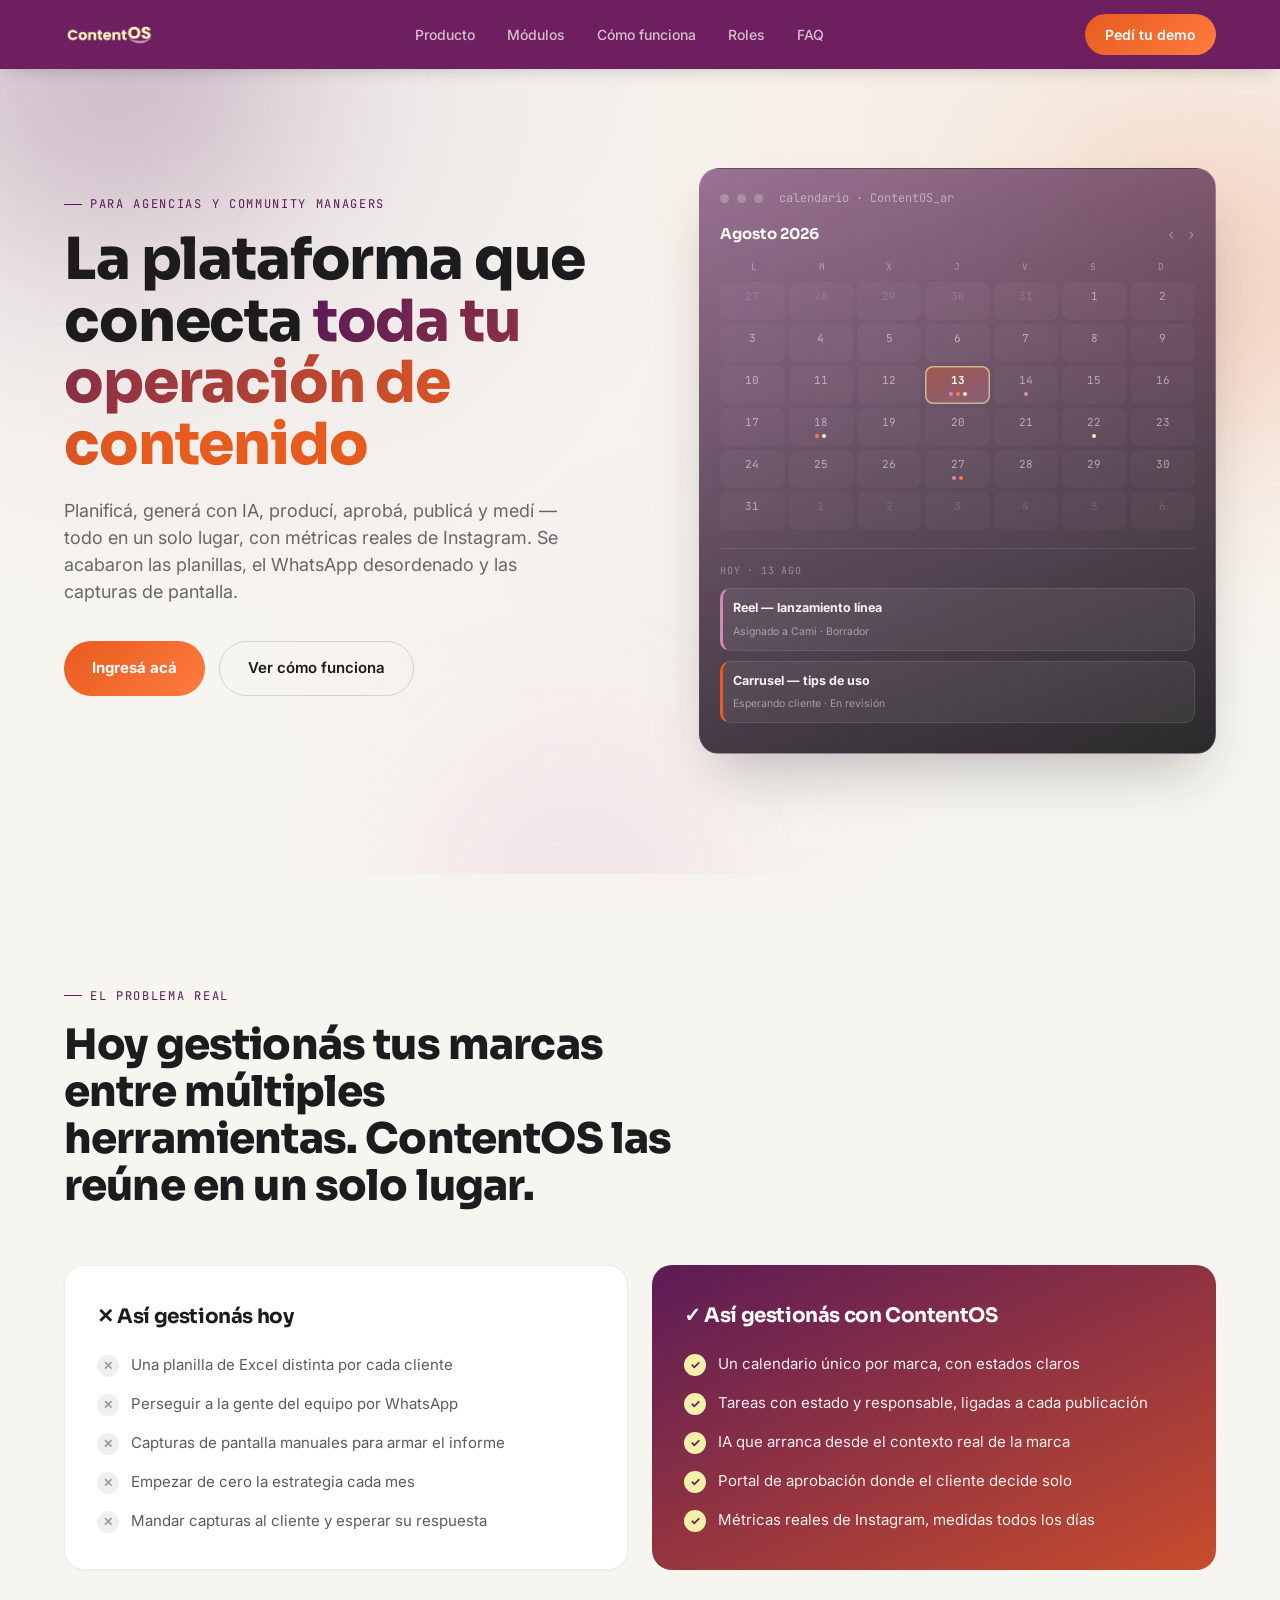
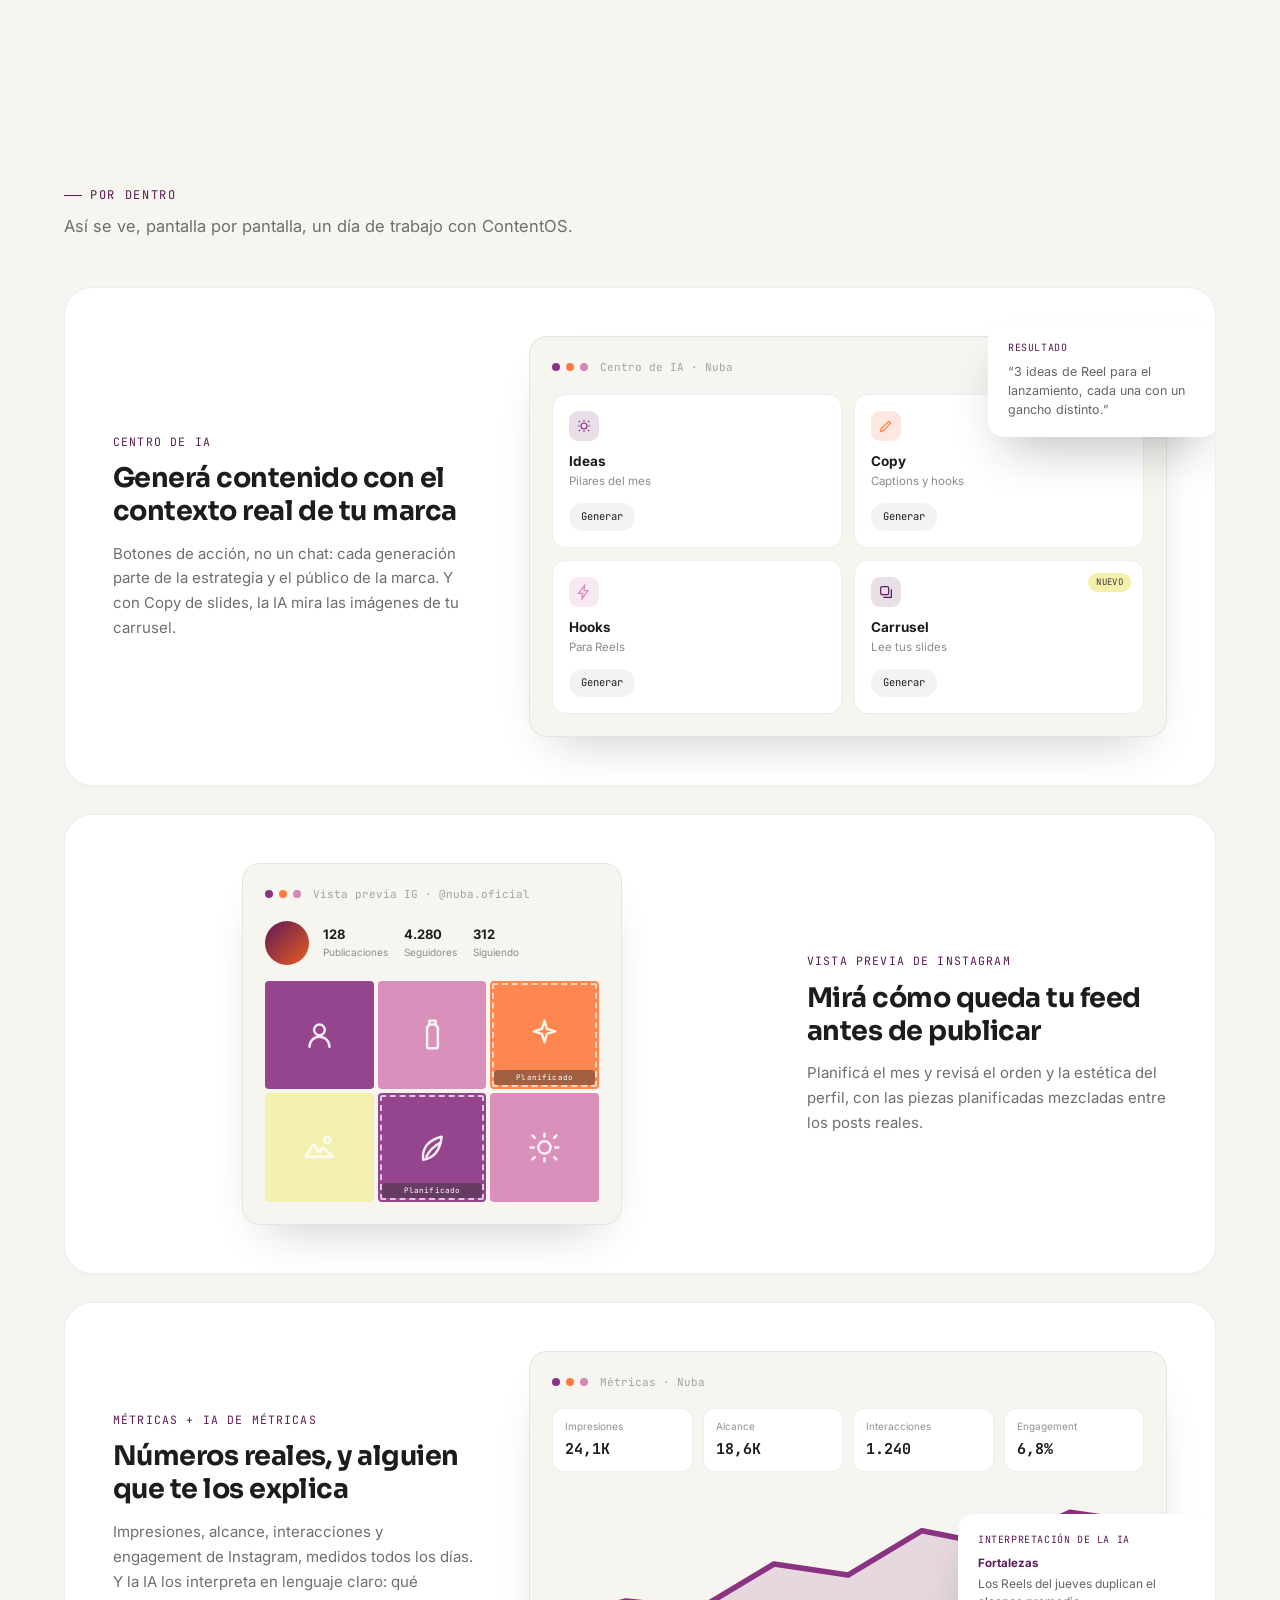
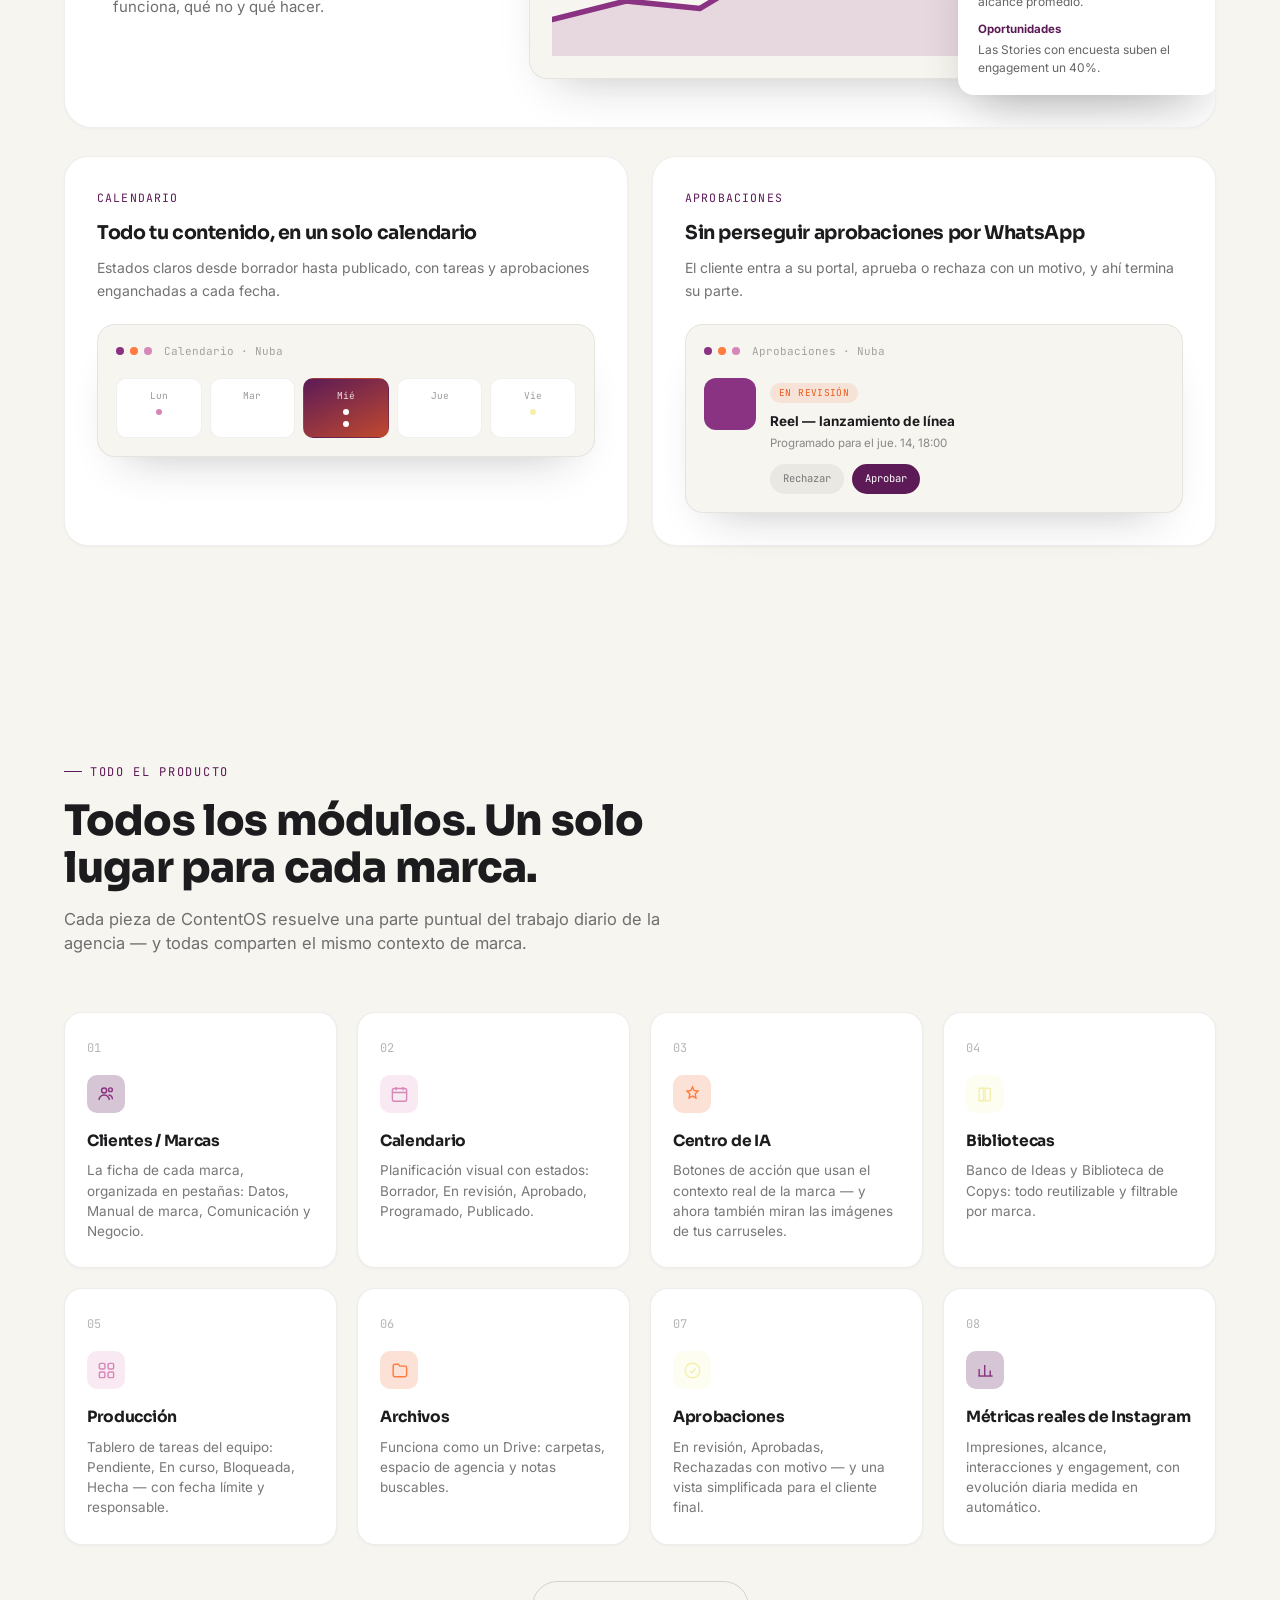
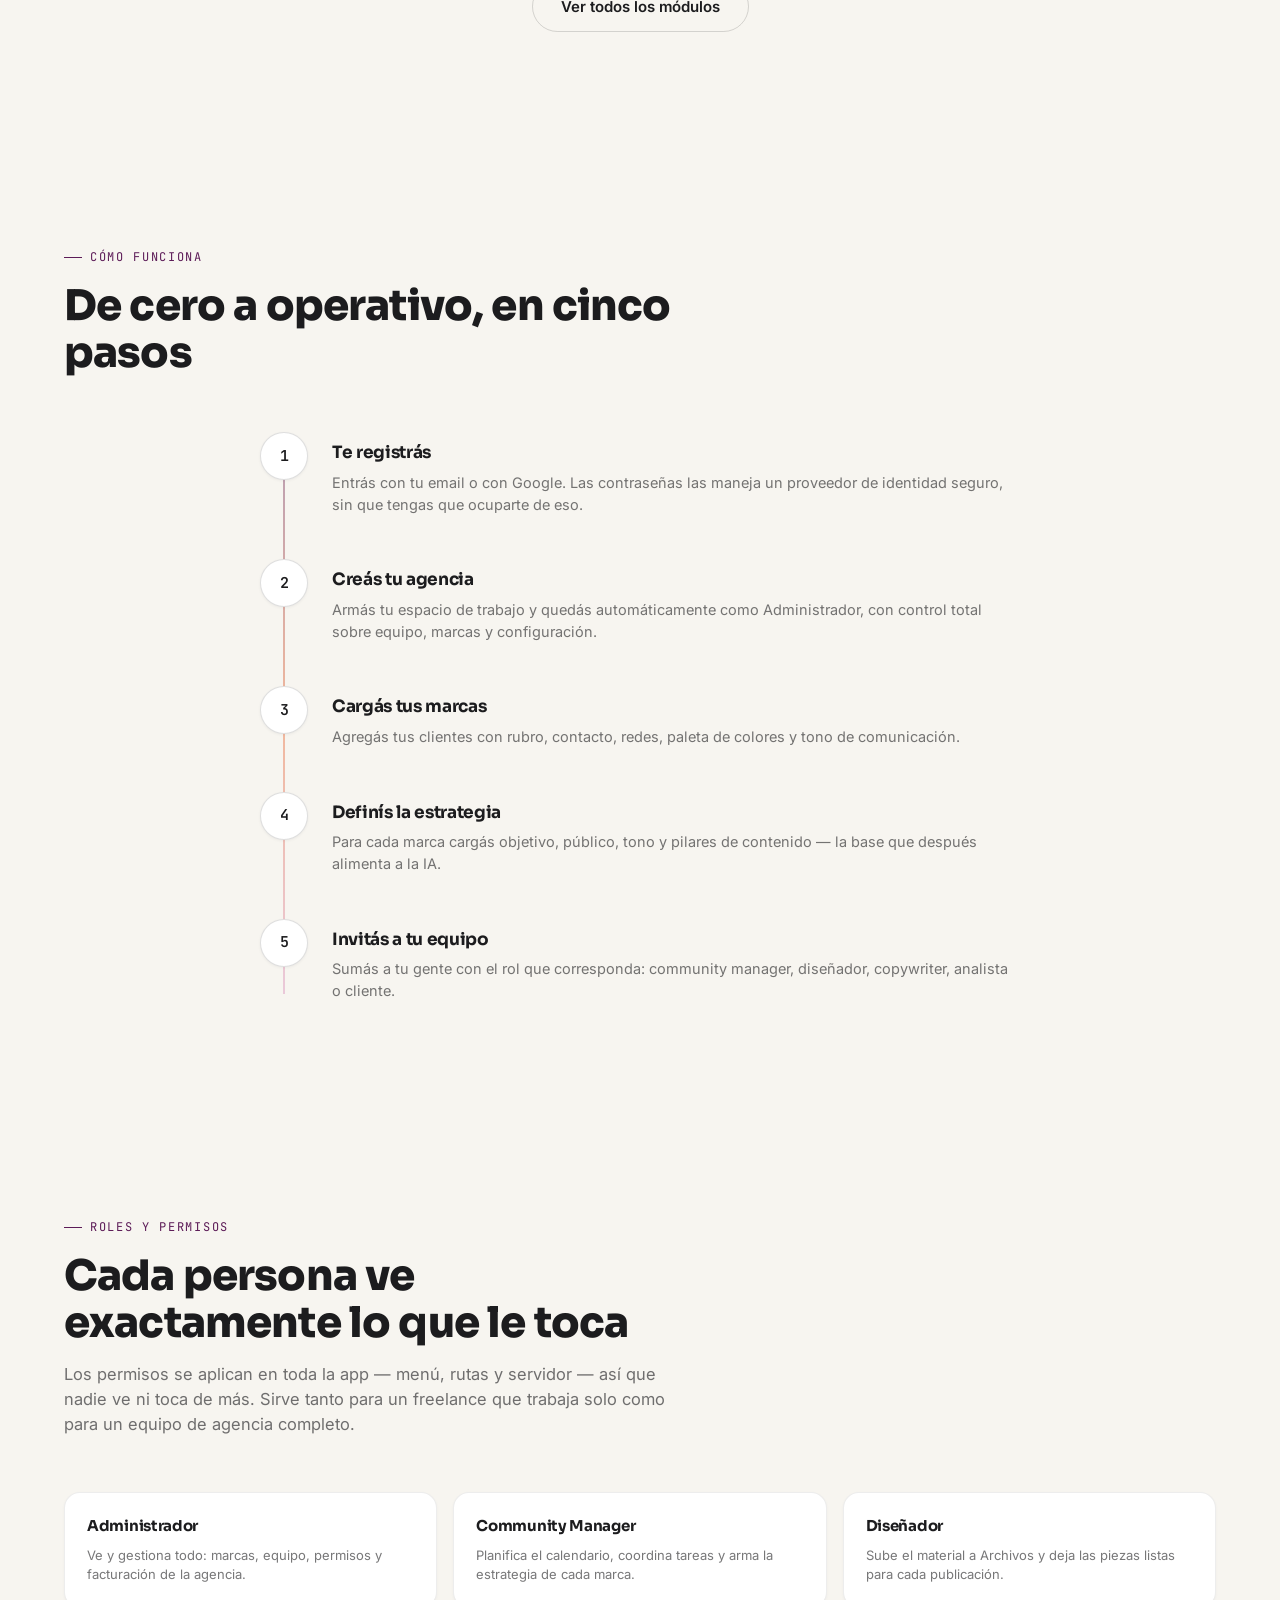
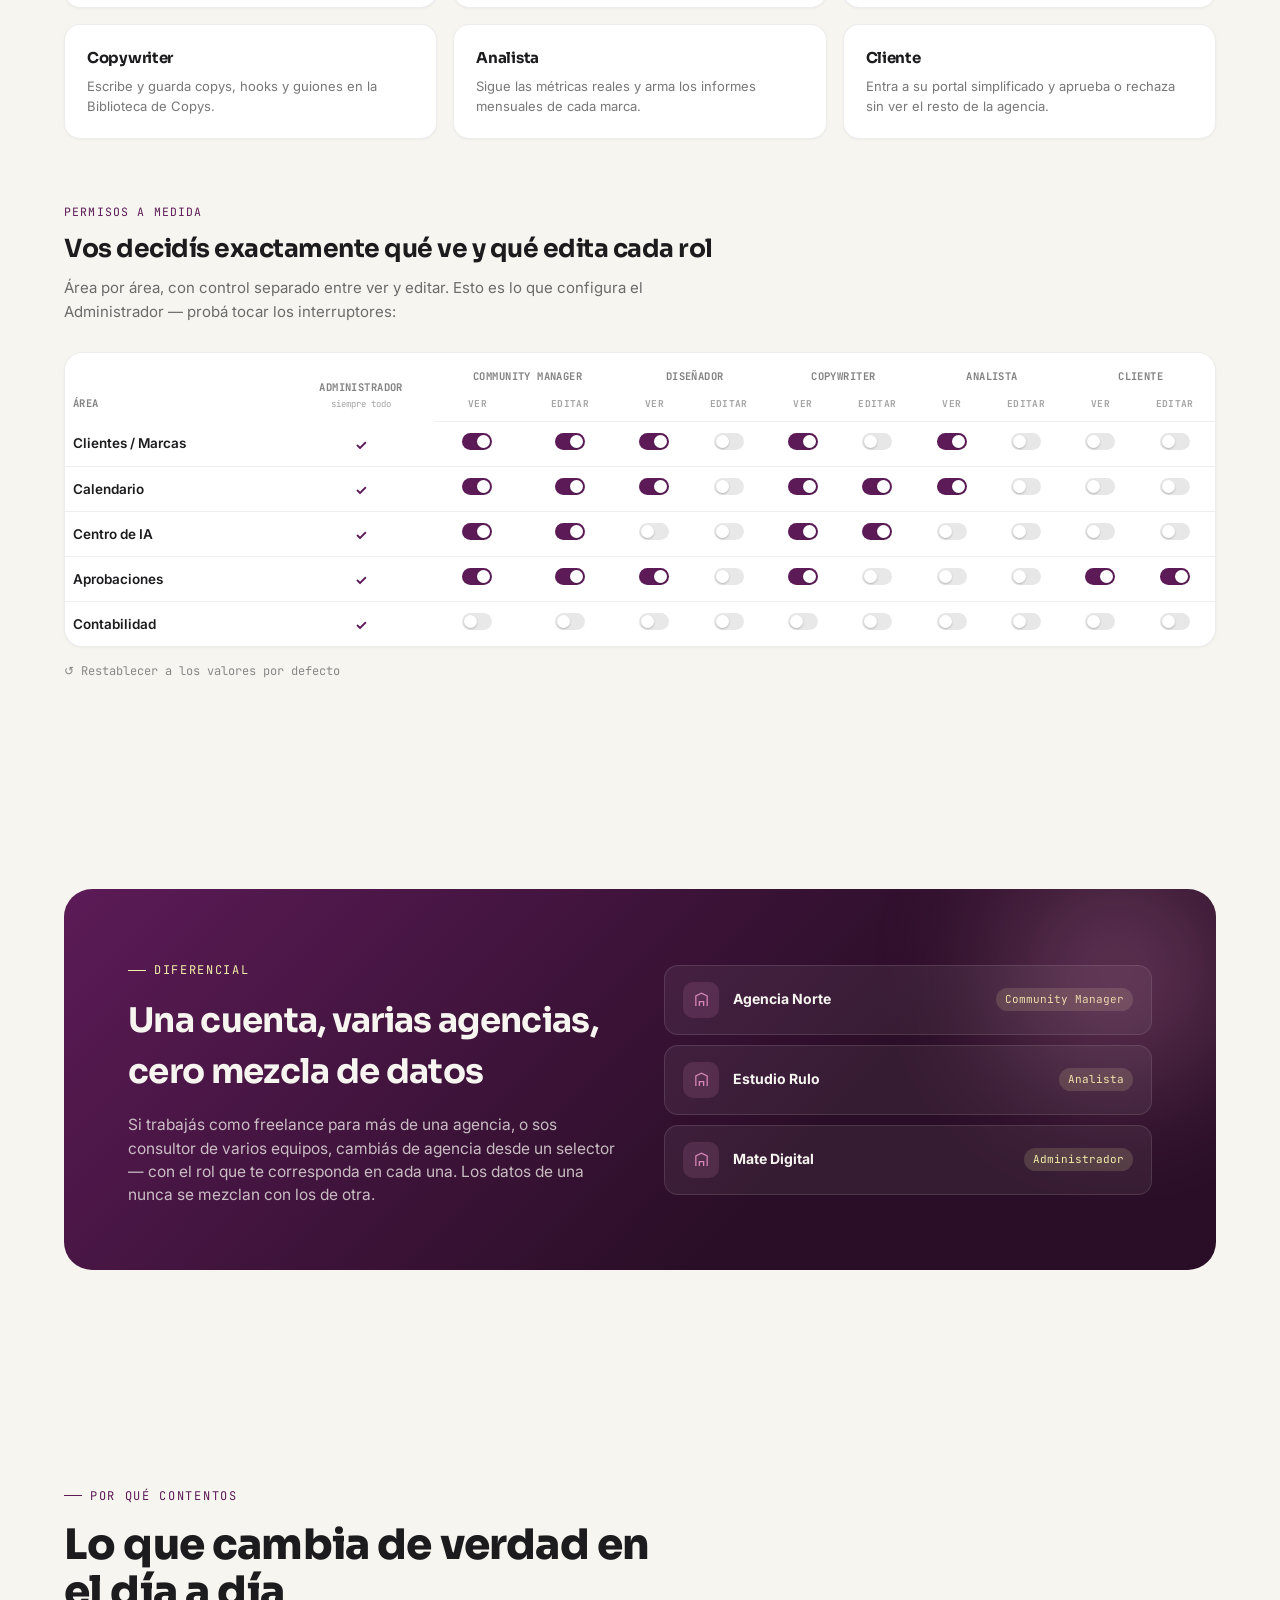
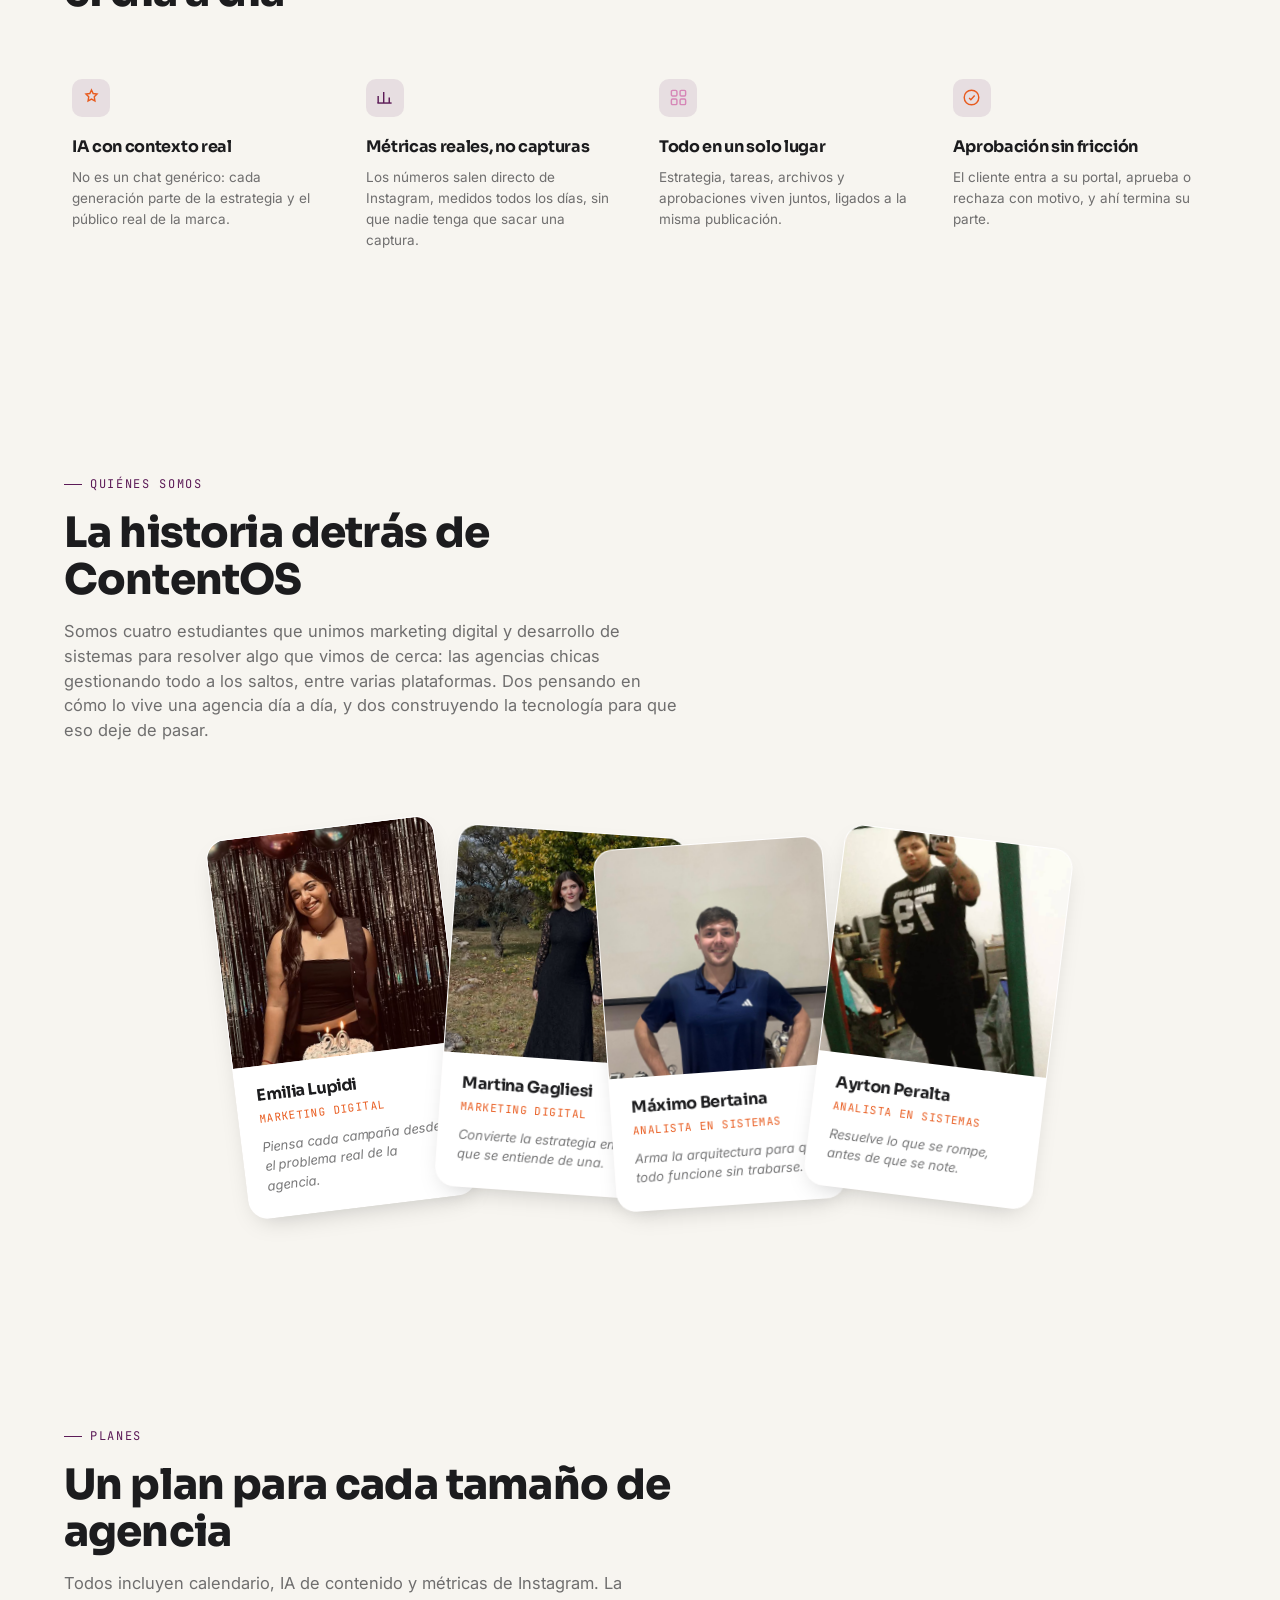
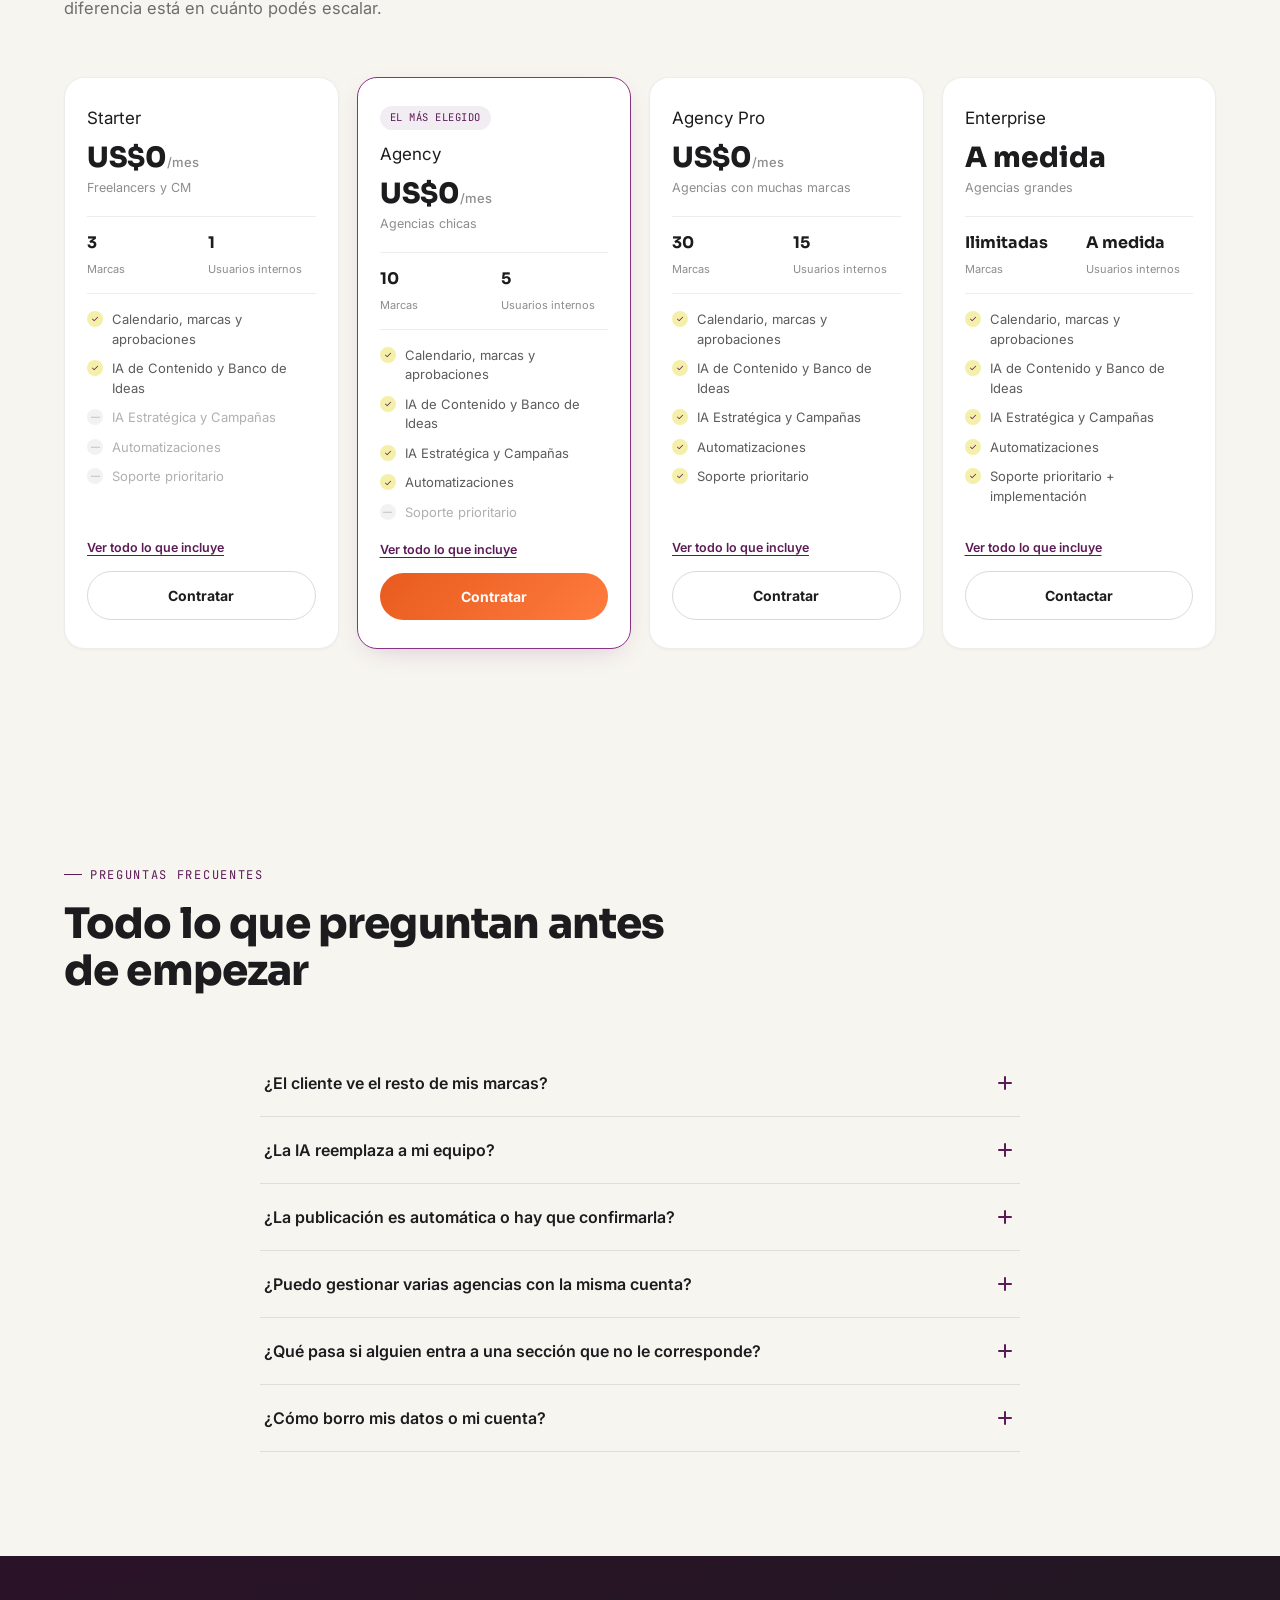
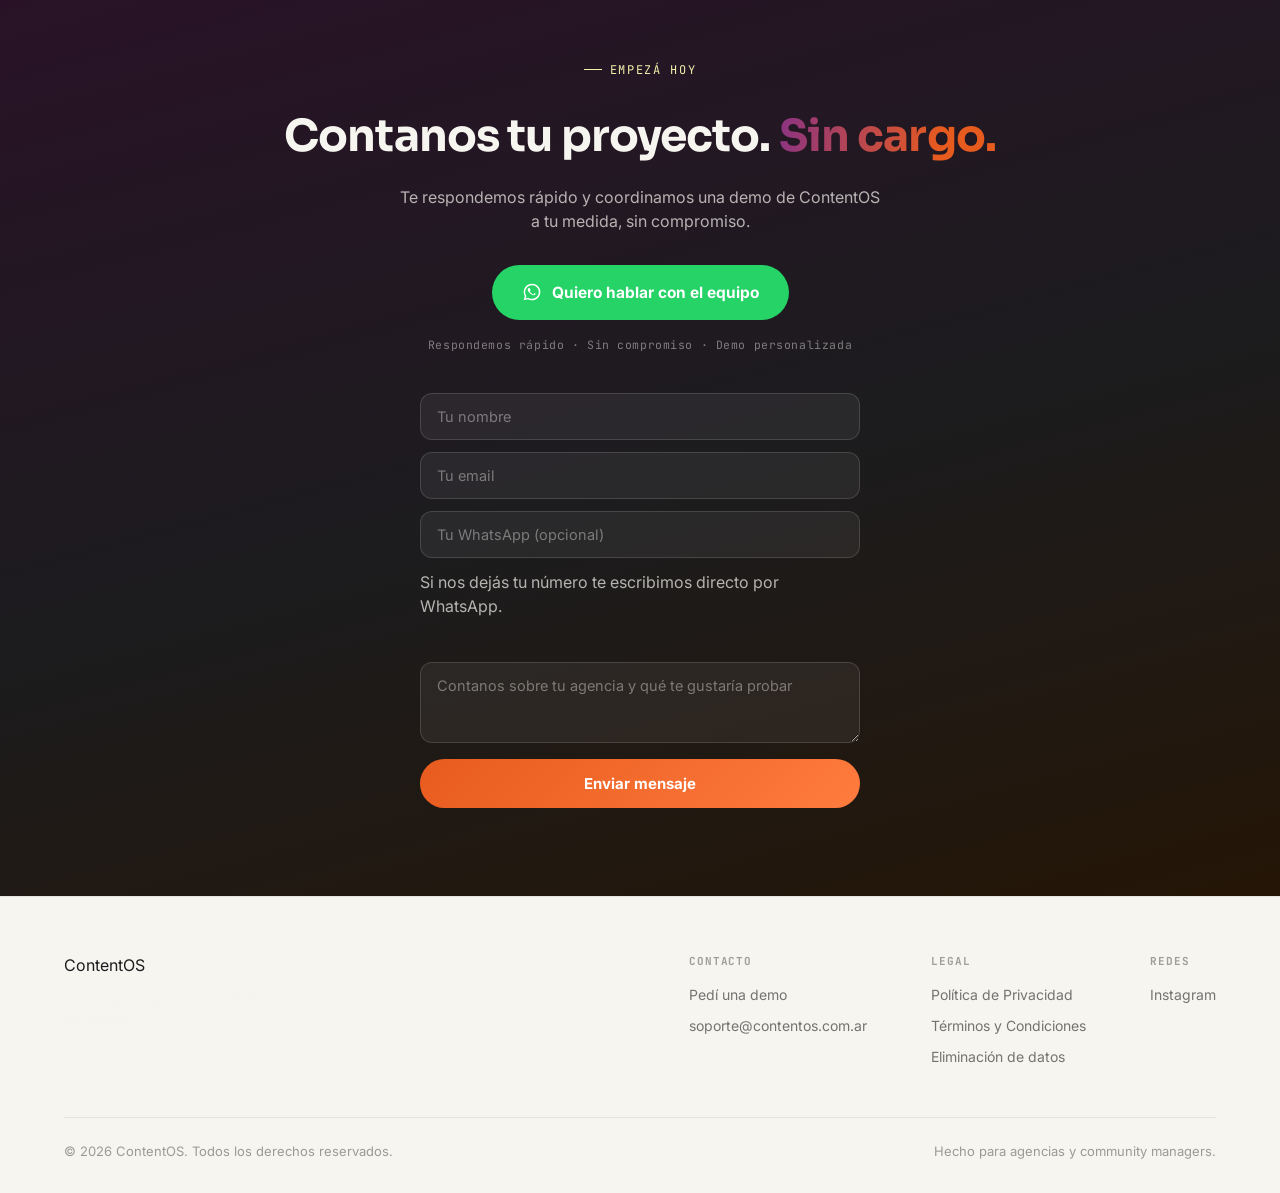
==== commit 3b103e47: "Roles: agregar matriz interactiva de permisos; achicar mockup de IG - Nueva seccion dentro de Roles " ====
--- a/index.html
+++ b/index.html
@@ -36,7 +36,7 @@
 <link rel="preconnect" href="https://fonts.googleapis.com">
 <link rel="preconnect" href="https://fonts.gstatic.com" crossorigin>
 <link href="https://fonts.googleapis.com/css2?family=Sora:wght@400;600;700;800&family=Inter:wght@400;500;600;700&family=JetBrains+Mono:wght@500&display=swap" rel="stylesheet">
-<link rel="stylesheet" href="style.css?v=7">
+<link rel="stylesheet" href="style.css?v=8">
 </head>
 <body>
     <nav class="nav" id="nav">
@@ -235,7 +235,7 @@
           <p>Planificá el mes y revisá el orden y la estética del perfil, con las piezas planificadas mezcladas entre los posts reales.</p>
         </div>
         <div class="feat-visual" aria-hidden="true">
-          <div class="feat-window">
+          <div class="feat-window feat-window-ig">
             <div class="feat-window-head">
               <span class="feat-dot" style="--d:var(--violet-light)"></span>
               <span class="feat-dot" style="--d:var(--orange-light)"></span>
@@ -251,15 +251,12 @@
               </div>
             </div>
             <div class="feat-ig-grid">
-              <div class="feat-ig-post" style="--c:var(--violet-light)"></div>
-              <div class="feat-ig-post" style="--c:var(--pink)"></div>
-              <div class="feat-ig-post feat-ig-planned" style="--c:var(--orange-light)"><span>Planificado</span></div>
-              <div class="feat-ig-post" style="--c:var(--cream)"></div>
-              <div class="feat-ig-post feat-ig-planned" style="--c:var(--violet-light)"><span>Planificado</span></div>
-              <div class="feat-ig-post" style="--c:var(--pink)"></div>
-              <div class="feat-ig-post" style="--c:var(--orange-light)"></div>
-              <div class="feat-ig-post feat-ig-planned" style="--c:var(--cream)"><span>Planificado</span></div>
-              <div class="feat-ig-post" style="--c:var(--violet-light)"></div>
+              <div class="feat-ig-post" style="--c:var(--violet-light)"><svg viewBox="0 0 24 24"><circle cx="12" cy="9" r="3.5"/><path d="M5.5 20c0-3.6 2.9-6.5 6.5-6.5s6.5 2.9 6.5 6.5"/></svg></div>
+              <div class="feat-ig-post" style="--c:var(--pink)"><svg viewBox="0 0 24 24"><path d="M10 3h4v2.5l1.5 2V20a1 1 0 01-1 1h-5a1 1 0 01-1-1V7.5l1.5-2z"/><path d="M10 5.5h4"/></svg></div>
+              <div class="feat-ig-post feat-ig-planned" style="--c:var(--orange-light)"><svg viewBox="0 0 24 24"><path d="M12 3l1.6 5.4L19 10l-5.4 1.6L12 17l-1.6-5.4L5 10l5.4-1.6z"/></svg><span>Planificado</span></div>
+              <div class="feat-ig-post" style="--c:var(--cream)"><svg viewBox="0 0 24 24"><path d="M3 18l5-8 4 5 2-3 7 6z"/><circle cx="17" cy="7" r="2"/></svg></div>
+              <div class="feat-ig-post feat-ig-planned" style="--c:var(--violet-light)"><svg viewBox="0 0 24 24"><path d="M6 20c-1-7 3-13 12-15-1 9-5 14-12 15z"/><path d="M8 18c2-4 5-7 9-9"/></svg><span>Planificado</span></div>
+              <div class="feat-ig-post" style="--c:var(--pink)"><svg viewBox="0 0 24 24"><circle cx="12" cy="12" r="4"/><path d="M12 3v2M12 19v2M4.2 4.2l1.5 1.5M18.3 18.3l1.5 1.5M3 12h2M19 12h2M4.2 19.8l1.5-1.5M18.3 5.7l1.5-1.5"/></svg></div>
             </div>
           </div>
         </div>
@@ -527,6 +524,107 @@
     <h4>Cliente</h4><p>Entra a su portal simplificado y aprueba o rechaza sin ver el resto de la agencia.</p>
   </div>
 </div>
+
+    <div class="perm-block reveal">
+      <span class="feat-kicker">Permisos a medida</span>
+      <h3>Vos decidís exactamente qué ve y qué edita cada rol</h3>
+      <p class="perm-intro">Área por área, con control separado entre ver y editar. Esto es lo que configura el Administrador — probá tocar los interruptores:</p>
+      <div class="perm-table-wrap">
+        <table class="perm-table">
+          <thead>
+            <tr>
+              <th rowspan="2" scope="col" class="perm-th-area">Área</th>
+              <th rowspan="2" scope="col" class="perm-th-admin">Administrador<span class="perm-col-note">siempre todo</span></th>
+              <th colspan="2" scope="col">Community Manager</th>
+              <th colspan="2" scope="col">Diseñador</th>
+              <th colspan="2" scope="col">Copywriter</th>
+              <th colspan="2" scope="col">Analista</th>
+              <th colspan="2" scope="col">Cliente</th>
+            </tr>
+            <tr>
+              <th scope="col" class="perm-th-sub">Ver</th><th scope="col" class="perm-th-sub">Editar</th>
+              <th scope="col" class="perm-th-sub">Ver</th><th scope="col" class="perm-th-sub">Editar</th>
+              <th scope="col" class="perm-th-sub">Ver</th><th scope="col" class="perm-th-sub">Editar</th>
+              <th scope="col" class="perm-th-sub">Ver</th><th scope="col" class="perm-th-sub">Editar</th>
+              <th scope="col" class="perm-th-sub">Ver</th><th scope="col" class="perm-th-sub">Editar</th>
+            </tr>
+          </thead>
+          <tbody>
+            <tr>
+              <th scope="row">Clientes / Marcas</th>
+              <td class="perm-admin"><span class="perm-check" aria-hidden="true">✓</span></td>
+              <td><button type="button" class="perm-toggle on" data-default="on" aria-pressed="true" aria-label="Community Manager: ver Clientes / Marcas"><span class="perm-toggle-dot"></span></button></td>
+              <td><button type="button" class="perm-toggle on" data-default="on" aria-pressed="true" aria-label="Community Manager: editar Clientes / Marcas"><span class="perm-toggle-dot"></span></button></td>
+              <td><button type="button" class="perm-toggle on" data-default="on" aria-pressed="true" aria-label="Diseñador: ver Clientes / Marcas"><span class="perm-toggle-dot"></span></button></td>
+              <td><button type="button" class="perm-toggle" data-default="off" aria-pressed="false" aria-label="Diseñador: editar Clientes / Marcas"><span class="perm-toggle-dot"></span></button></td>
+              <td><button type="button" class="perm-toggle on" data-default="on" aria-pressed="true" aria-label="Copywriter: ver Clientes / Marcas"><span class="perm-toggle-dot"></span></button></td>
+              <td><button type="button" class="perm-toggle" data-default="off" aria-pressed="false" aria-label="Copywriter: editar Clientes / Marcas"><span class="perm-toggle-dot"></span></button></td>
+              <td><button type="button" class="perm-toggle on" data-default="on" aria-pressed="true" aria-label="Analista: ver Clientes / Marcas"><span class="perm-toggle-dot"></span></button></td>
+              <td><button type="button" class="perm-toggle" data-default="off" aria-pressed="false" aria-label="Analista: editar Clientes / Marcas"><span class="perm-toggle-dot"></span></button></td>
+              <td><button type="button" class="perm-toggle" data-default="off" aria-pressed="false" aria-label="Cliente: ver Clientes / Marcas"><span class="perm-toggle-dot"></span></button></td>
+              <td><button type="button" class="perm-toggle" data-default="off" aria-pressed="false" aria-label="Cliente: editar Clientes / Marcas"><span class="perm-toggle-dot"></span></button></td>
+            </tr>
+            <tr>
+              <th scope="row">Calendario</th>
+              <td class="perm-admin"><span class="perm-check" aria-hidden="true">✓</span></td>
+              <td><button type="button" class="perm-toggle on" data-default="on" aria-pressed="true" aria-label="Community Manager: ver Calendario"><span class="perm-toggle-dot"></span></button></td>
+              <td><button type="button" class="perm-toggle on" data-default="on" aria-pressed="true" aria-label="Community Manager: editar Calendario"><span class="perm-toggle-dot"></span></button></td>
+              <td><button type="button" class="perm-toggle on" data-default="on" aria-pressed="true" aria-label="Diseñador: ver Calendario"><span class="perm-toggle-dot"></span></button></td>
+              <td><button type="button" class="perm-toggle" data-default="off" aria-pressed="false" aria-label="Diseñador: editar Calendario"><span class="perm-toggle-dot"></span></button></td>
+              <td><button type="button" class="perm-toggle on" data-default="on" aria-pressed="true" aria-label="Copywriter: ver Calendario"><span class="perm-toggle-dot"></span></button></td>
+              <td><button type="button" class="perm-toggle on" data-default="on" aria-pressed="true" aria-label="Copywriter: editar Calendario"><span class="perm-toggle-dot"></span></button></td>
+              <td><button type="button" class="perm-toggle on" data-default="on" aria-pressed="true" aria-label="Analista: ver Calendario"><span class="perm-toggle-dot"></span></button></td>
+              <td><button type="button" class="perm-toggle" data-default="off" aria-pressed="false" aria-label="Analista: editar Calendario"><span class="perm-toggle-dot"></span></button></td>
+              <td><button type="button" class="perm-toggle" data-default="off" aria-pressed="false" aria-label="Cliente: ver Calendario"><span class="perm-toggle-dot"></span></button></td>
+              <td><button type="button" class="perm-toggle" data-default="off" aria-pressed="false" aria-label="Cliente: editar Calendario"><span class="perm-toggle-dot"></span></button></td>
+            </tr>
+            <tr>
+              <th scope="row">Centro de IA</th>
+              <td class="perm-admin"><span class="perm-check" aria-hidden="true">✓</span></td>
+              <td><button type="button" class="perm-toggle on" data-default="on" aria-pressed="true" aria-label="Community Manager: ver Centro de IA"><span class="perm-toggle-dot"></span></button></td>
+              <td><button type="button" class="perm-toggle on" data-default="on" aria-pressed="true" aria-label="Community Manager: editar Centro de IA"><span class="perm-toggle-dot"></span></button></td>
+              <td><button type="button" class="perm-toggle" data-default="off" aria-pressed="false" aria-label="Diseñador: ver Centro de IA"><span class="perm-toggle-dot"></span></button></td>
+              <td><button type="button" class="perm-toggle" data-default="off" aria-pressed="false" aria-label="Diseñador: editar Centro de IA"><span class="perm-toggle-dot"></span></button></td>
+              <td><button type="button" class="perm-toggle on" data-default="on" aria-pressed="true" aria-label="Copywriter: ver Centro de IA"><span class="perm-toggle-dot"></span></button></td>
+              <td><button type="button" class="perm-toggle on" data-default="on" aria-pressed="true" aria-label="Copywriter: editar Centro de IA"><span class="perm-toggle-dot"></span></button></td>
+              <td><button type="button" class="perm-toggle" data-default="off" aria-pressed="false" aria-label="Analista: ver Centro de IA"><span class="perm-toggle-dot"></span></button></td>
+              <td><button type="button" class="perm-toggle" data-default="off" aria-pressed="false" aria-label="Analista: editar Centro de IA"><span class="perm-toggle-dot"></span></button></td>
+              <td><button type="button" class="perm-toggle" data-default="off" aria-pressed="false" aria-label="Cliente: ver Centro de IA"><span class="perm-toggle-dot"></span></button></td>
+              <td><button type="button" class="perm-toggle" data-default="off" aria-pressed="false" aria-label="Cliente: editar Centro de IA"><span class="perm-toggle-dot"></span></button></td>
+            </tr>
+            <tr>
+              <th scope="row">Aprobaciones</th>
+              <td class="perm-admin"><span class="perm-check" aria-hidden="true">✓</span></td>
+              <td><button type="button" class="perm-toggle on" data-default="on" aria-pressed="true" aria-label="Community Manager: ver Aprobaciones"><span class="perm-toggle-dot"></span></button></td>
+              <td><button type="button" class="perm-toggle on" data-default="on" aria-pressed="true" aria-label="Community Manager: editar Aprobaciones"><span class="perm-toggle-dot"></span></button></td>
+              <td><button type="button" class="perm-toggle on" data-default="on" aria-pressed="true" aria-label="Diseñador: ver Aprobaciones"><span class="perm-toggle-dot"></span></button></td>
+              <td><button type="button" class="perm-toggle" data-default="off" aria-pressed="false" aria-label="Diseñador: editar Aprobaciones"><span class="perm-toggle-dot"></span></button></td>
+              <td><button type="button" class="perm-toggle on" data-default="on" aria-pressed="true" aria-label="Copywriter: ver Aprobaciones"><span class="perm-toggle-dot"></span></button></td>
+              <td><button type="button" class="perm-toggle" data-default="off" aria-pressed="false" aria-label="Copywriter: editar Aprobaciones"><span class="perm-toggle-dot"></span></button></td>
+              <td><button type="button" class="perm-toggle" data-default="off" aria-pressed="false" aria-label="Analista: ver Aprobaciones"><span class="perm-toggle-dot"></span></button></td>
+              <td><button type="button" class="perm-toggle" data-default="off" aria-pressed="false" aria-label="Analista: editar Aprobaciones"><span class="perm-toggle-dot"></span></button></td>
+              <td><button type="button" class="perm-toggle on" data-default="on" aria-pressed="true" aria-label="Cliente: ver Aprobaciones"><span class="perm-toggle-dot"></span></button></td>
+              <td><button type="button" class="perm-toggle on" data-default="on" aria-pressed="true" aria-label="Cliente: editar Aprobaciones"><span class="perm-toggle-dot"></span></button></td>
+            </tr>
+            <tr>
+              <th scope="row">Contabilidad</th>
+              <td class="perm-admin"><span class="perm-check" aria-hidden="true">✓</span></td>
+              <td><button type="button" class="perm-toggle" data-default="off" aria-pressed="false" aria-label="Community Manager: ver Contabilidad"><span class="perm-toggle-dot"></span></button></td>
+              <td><button type="button" class="perm-toggle" data-default="off" aria-pressed="false" aria-label="Community Manager: editar Contabilidad"><span class="perm-toggle-dot"></span></button></td>
+              <td><button type="button" class="perm-toggle" data-default="off" aria-pressed="false" aria-label="Diseñador: ver Contabilidad"><span class="perm-toggle-dot"></span></button></td>
+              <td><button type="button" class="perm-toggle" data-default="off" aria-pressed="false" aria-label="Diseñador: editar Contabilidad"><span class="perm-toggle-dot"></span></button></td>
+              <td><button type="button" class="perm-toggle" data-default="off" aria-pressed="false" aria-label="Copywriter: ver Contabilidad"><span class="perm-toggle-dot"></span></button></td>
+              <td><button type="button" class="perm-toggle" data-default="off" aria-pressed="false" aria-label="Copywriter: editar Contabilidad"><span class="perm-toggle-dot"></span></button></td>
+              <td><button type="button" class="perm-toggle" data-default="off" aria-pressed="false" aria-label="Analista: ver Contabilidad"><span class="perm-toggle-dot"></span></button></td>
+              <td><button type="button" class="perm-toggle" data-default="off" aria-pressed="false" aria-label="Analista: editar Contabilidad"><span class="perm-toggle-dot"></span></button></td>
+              <td><button type="button" class="perm-toggle" data-default="off" aria-pressed="false" aria-label="Cliente: ver Contabilidad"><span class="perm-toggle-dot"></span></button></td>
+              <td><button type="button" class="perm-toggle" data-default="off" aria-pressed="false" aria-label="Cliente: editar Contabilidad"><span class="perm-toggle-dot"></span></button></td>
+            </tr>
+          </tbody>
+        </table>
+      </div>
+      <button type="button" class="perm-reset" id="permReset">↺ Restablecer a los valores por defecto</button>
+    </div>
   </div>
 </section>
 <section class="section-graphite">
@@ -860,6 +958,6 @@
   </div>
 </footer>
 
-<script src="script.js?v=8"></script>
+<script src="script.js?v=9"></script>
 </body>
 </html>
--- a/style.css
+++ b/style.css
@@ -266,8 +266,10 @@
 .feat-ig-stats div{display:flex;flex-direction:column;}
 .feat-ig-stats b{font-size:13px;color:var(--ink);}
 .feat-ig-stats span{font-size:10px;color:rgba(28,28,30,.48);}
+.feat-window-ig{max-width:380px;margin:0 auto;}
 .feat-ig-grid{display:grid;grid-template-columns:repeat(3,1fr);gap:4px;}
-.feat-ig-post{position:relative;aspect-ratio:1;border-radius:4px;background:var(--c);opacity:.85;}
+.feat-ig-post{position:relative;aspect-ratio:1;border-radius:4px;background:var(--c);opacity:.9;display:flex;align-items:center;justify-content:center;}
+.feat-ig-post svg{width:34%;height:34%;stroke:#fff;stroke-width:1.6;fill:none;stroke-linecap:round;stroke-linejoin:round;opacity:.9;}
 .feat-ig-planned{outline:2px dashed rgba(255,255,255,.7);outline-offset:-4px;}
 .feat-ig-planned span{position:absolute;inset:auto 4px 4px 4px;font-family:var(--font-mono);font-size:7.5px;letter-spacing:.02em;color:#fff;background:rgba(28,28,30,.45);border-radius:4px;padding:2px 4px;text-align:center;}
 
@@ -440,6 +442,40 @@
 .role-card{cursor:pointer;}
 .role-card:focus-visible{outline:2px solid var(--pink);outline-offset:3px;}
 .role-card p{font-size:13px;color:rgba(28,28,30,.6);line-height:1.5;}
+
+/* ---------- permisos por rol (mockup interactivo) ---------- */
+.perm-block{margin-top:64px;}
+.perm-block h3{font-size:clamp(20px,2.4vw,25px);line-height:1.25;margin-bottom:12px;color:var(--ink);}
+.perm-intro{max-width:620px;font-size:15px;line-height:1.6;color:rgba(28,28,30,.64);margin-bottom:28px;}
+.perm-table-wrap{overflow-x:auto;border:1px solid rgba(28,28,30,.08);border-radius:18px;background:#fff;box-shadow:0 1px 3px rgba(28,28,30,.04);}
+.perm-table{border-collapse:collapse;width:100%;min-width:720px;}
+.perm-table th,.perm-table td{padding:10px 8px;text-align:center;border-bottom:1px solid rgba(28,28,30,.07);}
+.perm-table thead tr:first-child th{padding-top:16px;font-family:var(--font-mono);font-size:10.5px;letter-spacing:.04em;text-transform:uppercase;color:rgba(28,28,30,.55);border-bottom:none;white-space:nowrap;}
+.perm-table thead tr:last-child th{padding-top:2px;padding-bottom:10px;font-family:var(--font-mono);font-size:9.5px;letter-spacing:.04em;text-transform:uppercase;color:rgba(28,28,30,.4);}
+.perm-th-area,.perm-th-admin{vertical-align:bottom;padding-bottom:10px !important;}
+.perm-th-area{text-align:left !important;min-width:150px;}
+.perm-col-note{display:block;font-size:9px;text-transform:none;letter-spacing:0;color:rgba(28,28,30,.4);margin-top:2px;font-weight:400;}
+.perm-table tbody th{text-align:left;font-size:13.5px;font-weight:600;color:var(--ink);white-space:nowrap;}
+.perm-table tbody tr:last-child td,.perm-table tbody tr:last-child th{border-bottom:none;}
+.perm-check{display:inline-flex;color:var(--violet);font-weight:700;font-size:14px;}
+.perm-toggle{
+  position:relative;width:30px;height:17px;border-radius:100px;background:rgba(28,28,30,.1);
+  transition:background .2s var(--ease);
+}
+.perm-toggle-dot{
+  position:absolute;top:2px;left:2px;width:13px;height:13px;border-radius:50%;background:#fff;
+  box-shadow:0 1px 2px rgba(28,28,30,.25);transition:transform .2s var(--ease);
+}
+.perm-toggle.on{background:var(--violet);}
+.perm-toggle.on .perm-toggle-dot{transform:translateX(13px);}
+.perm-toggle:hover{background:rgba(28,28,30,.16);}
+.perm-toggle.on:hover{background:var(--violet-light);}
+.perm-toggle:focus-visible{outline:2px solid var(--orange);outline-offset:2px;}
+.perm-reset{
+  margin-top:16px;font-family:var(--font-mono);font-size:12px;color:rgba(28,28,30,.5);
+  display:inline-flex;align-items:center;gap:6px;transition:color .2s;
+}
+.perm-reset:hover{color:var(--violet);}
 
 /* ---------- multi agencia ---------- */
 .multi{
@@ -716,6 +752,8 @@
 
   /* --- roles --- */
   .roles-grid{grid-template-columns:repeat(2,1fr);gap:12px;}
+  .perm-block{margin-top:44px;}
+  .perm-table th,.perm-table td{padding:8px 6px;}
 
   /* --- multi-agencia --- */
   .multi{grid-template-columns:1fr;padding:32px 24px;gap:28px;}
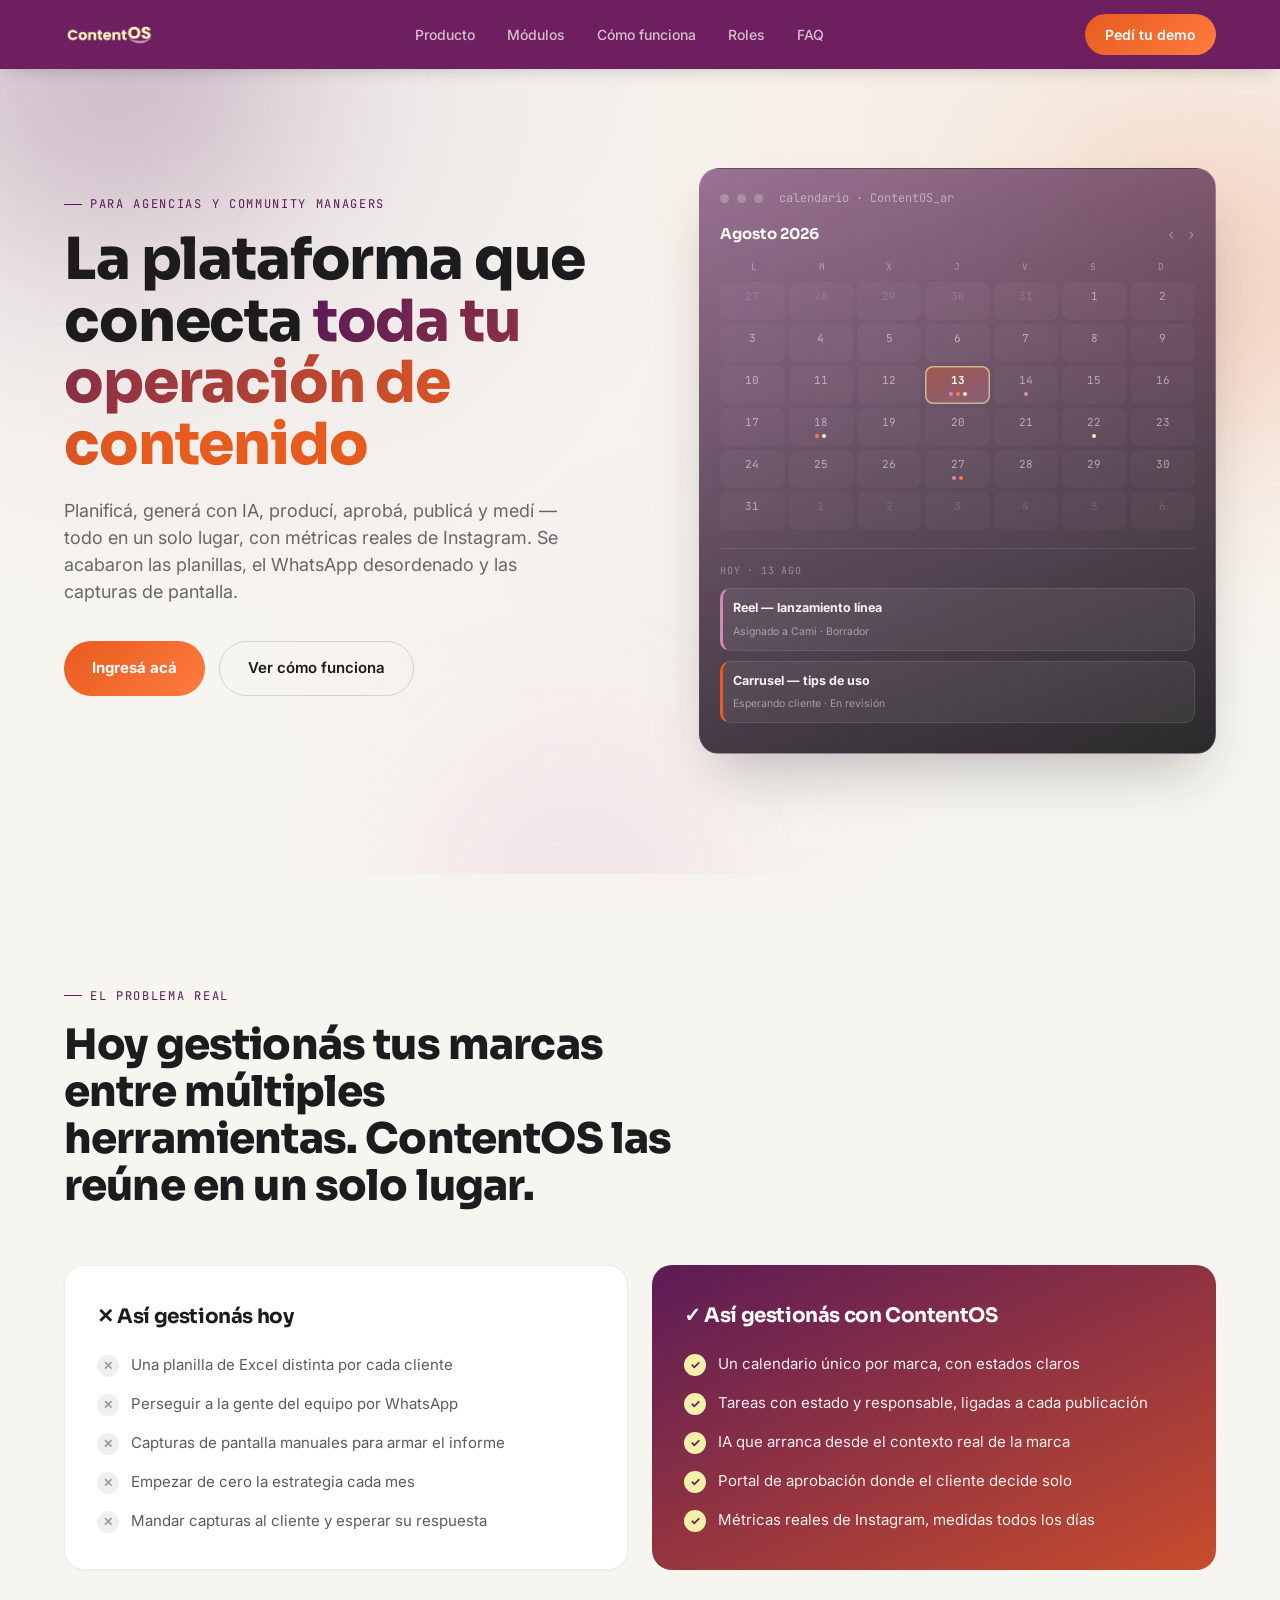
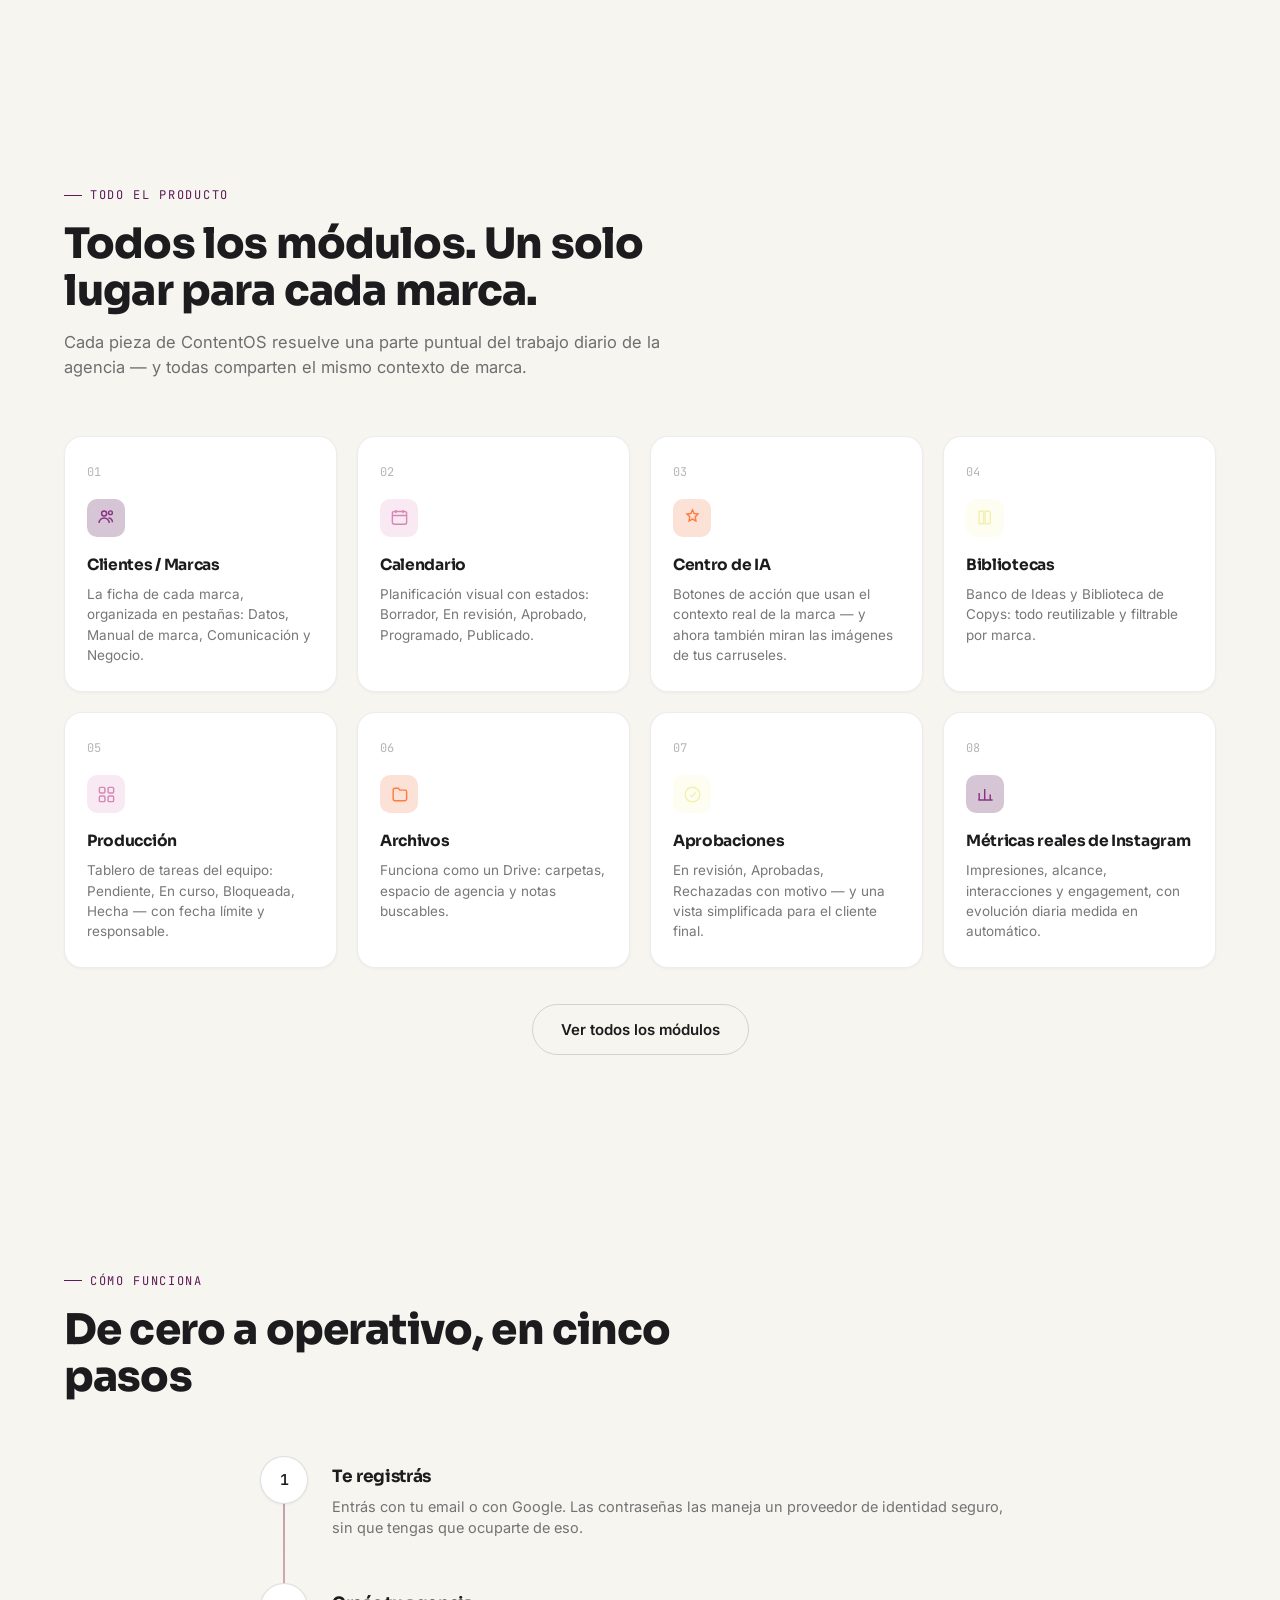
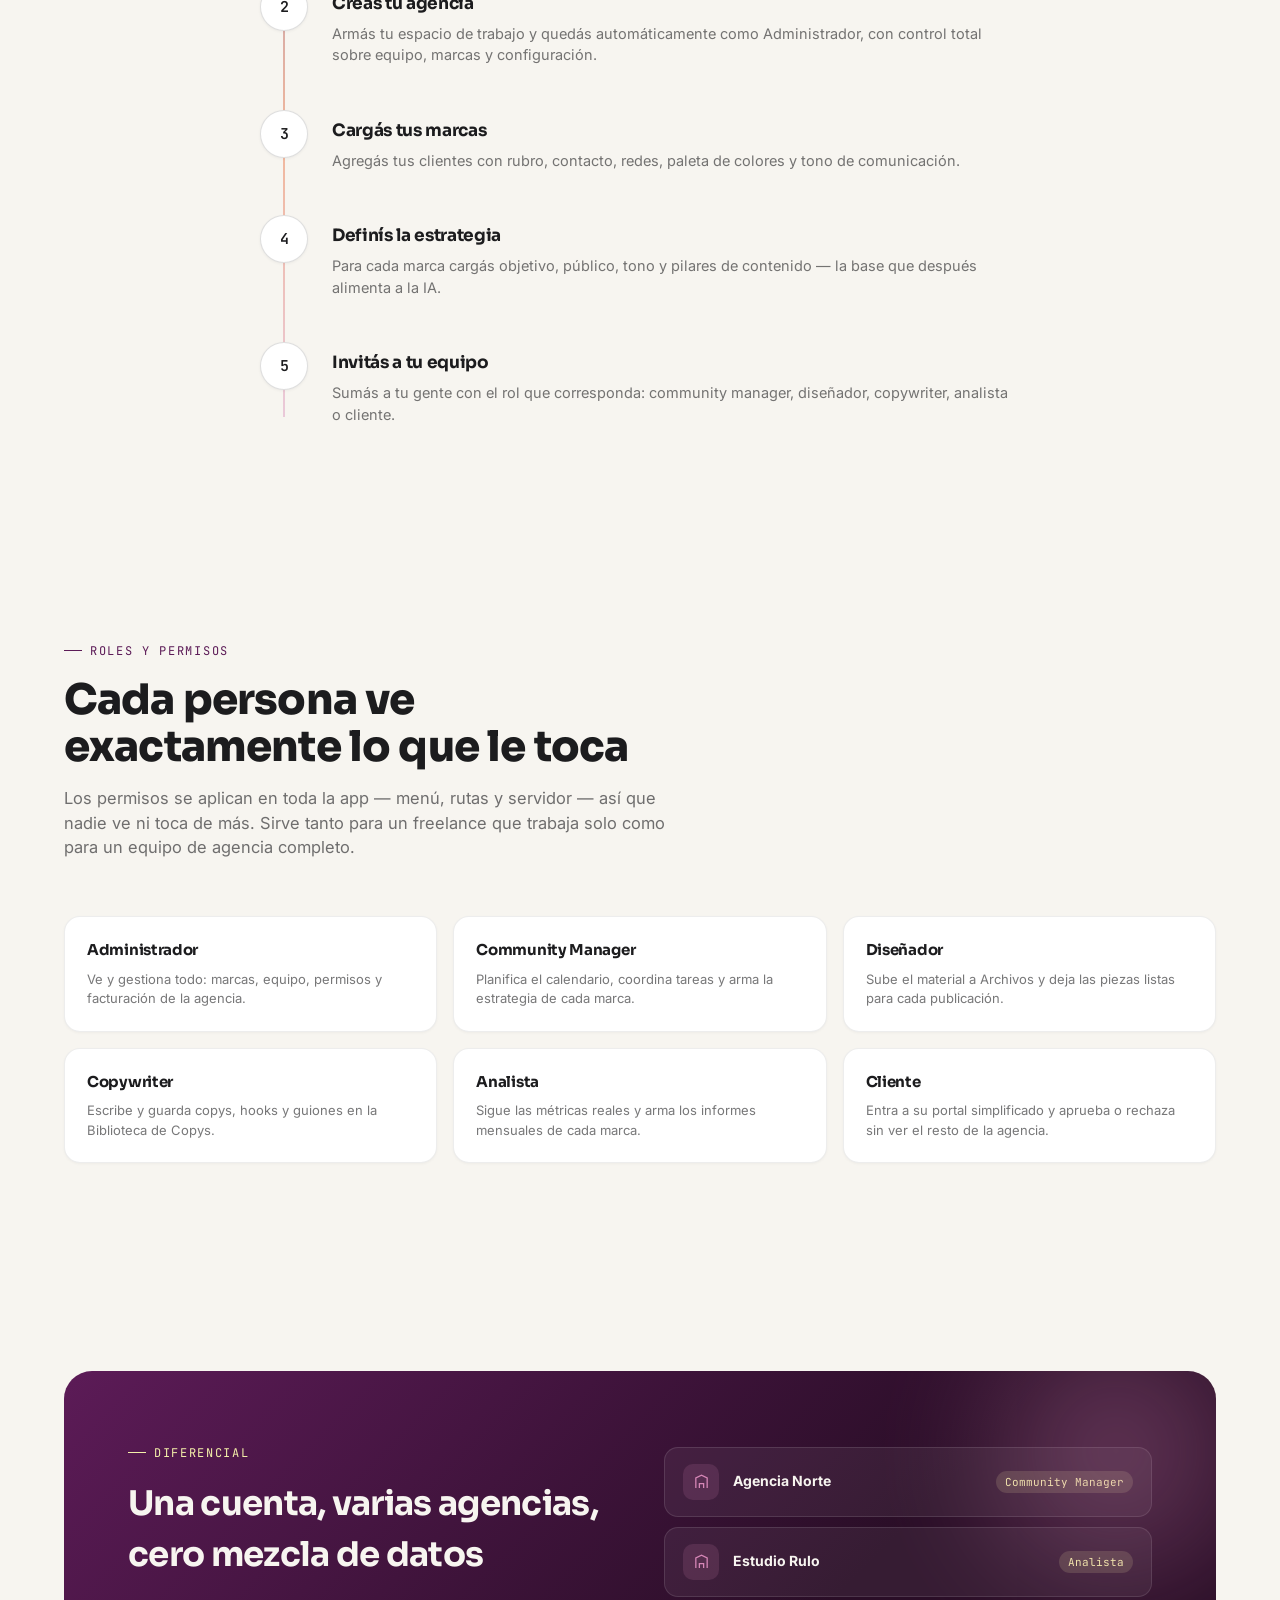
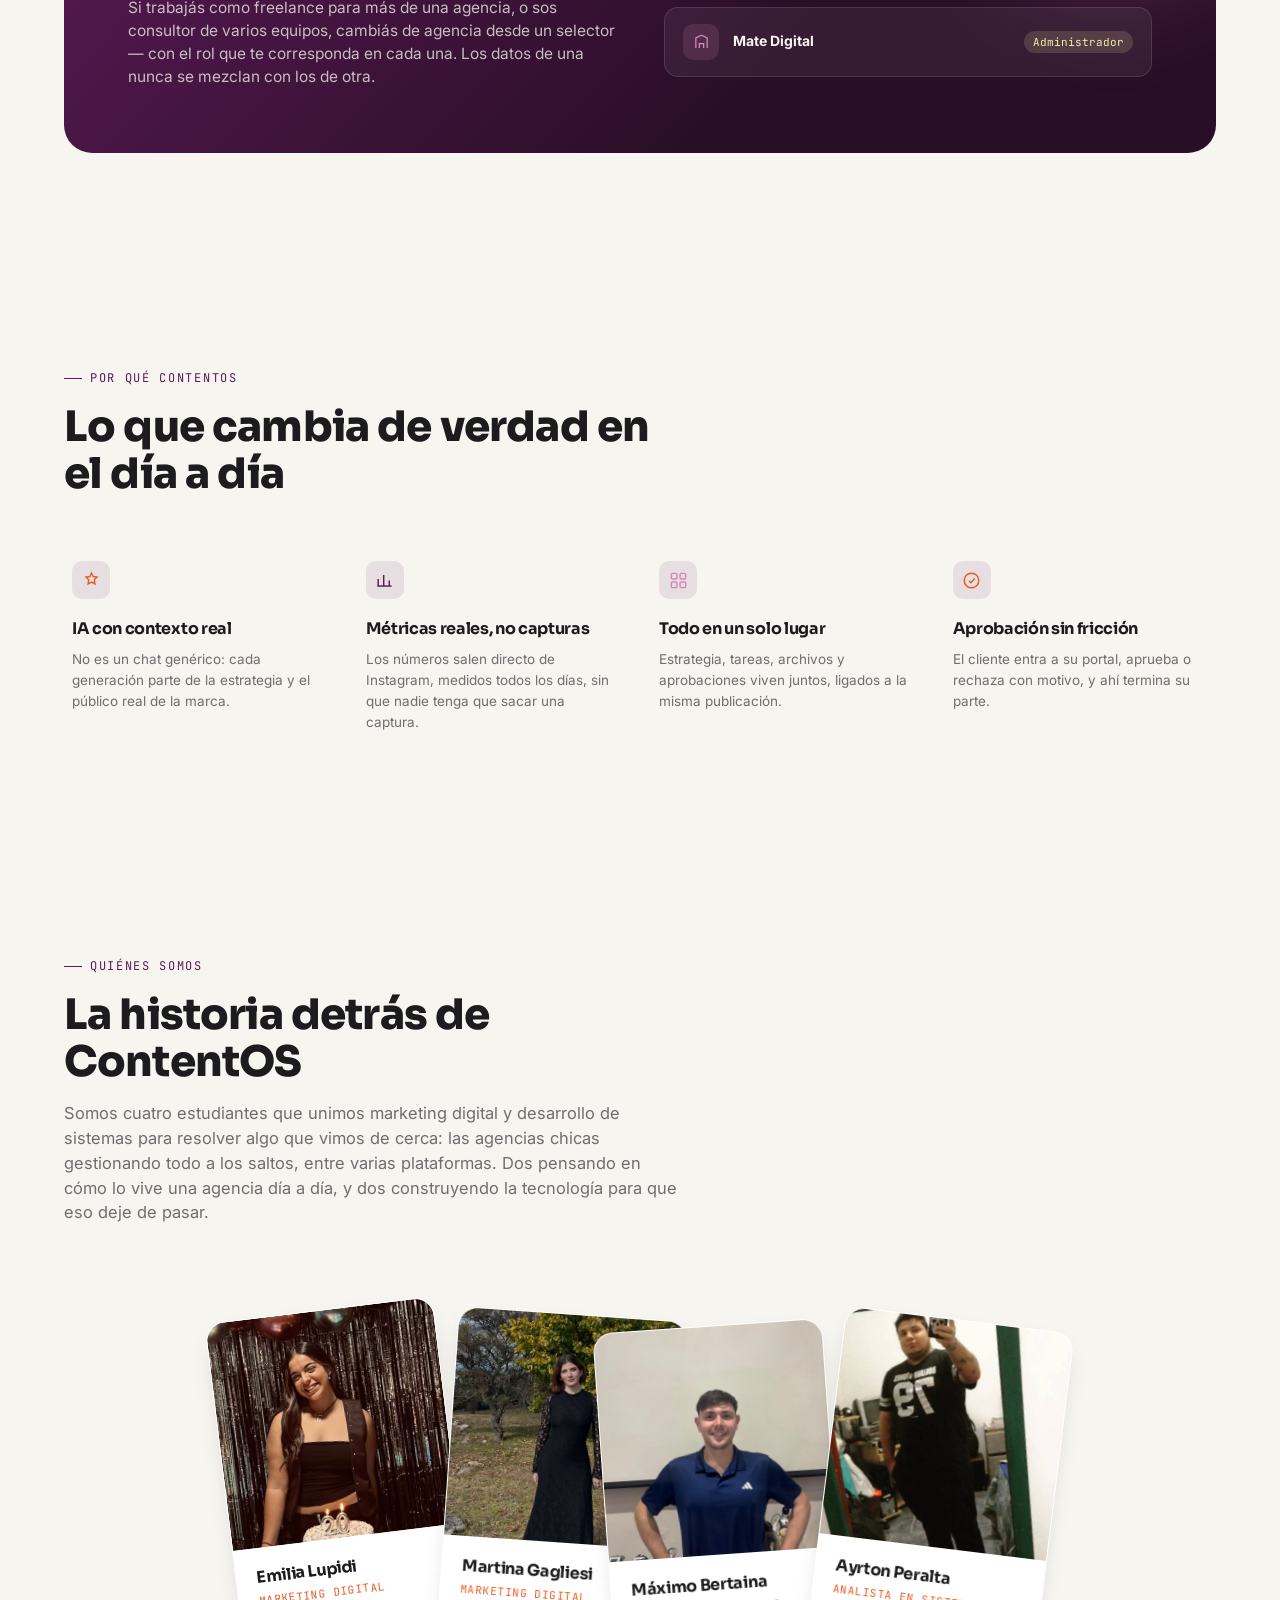
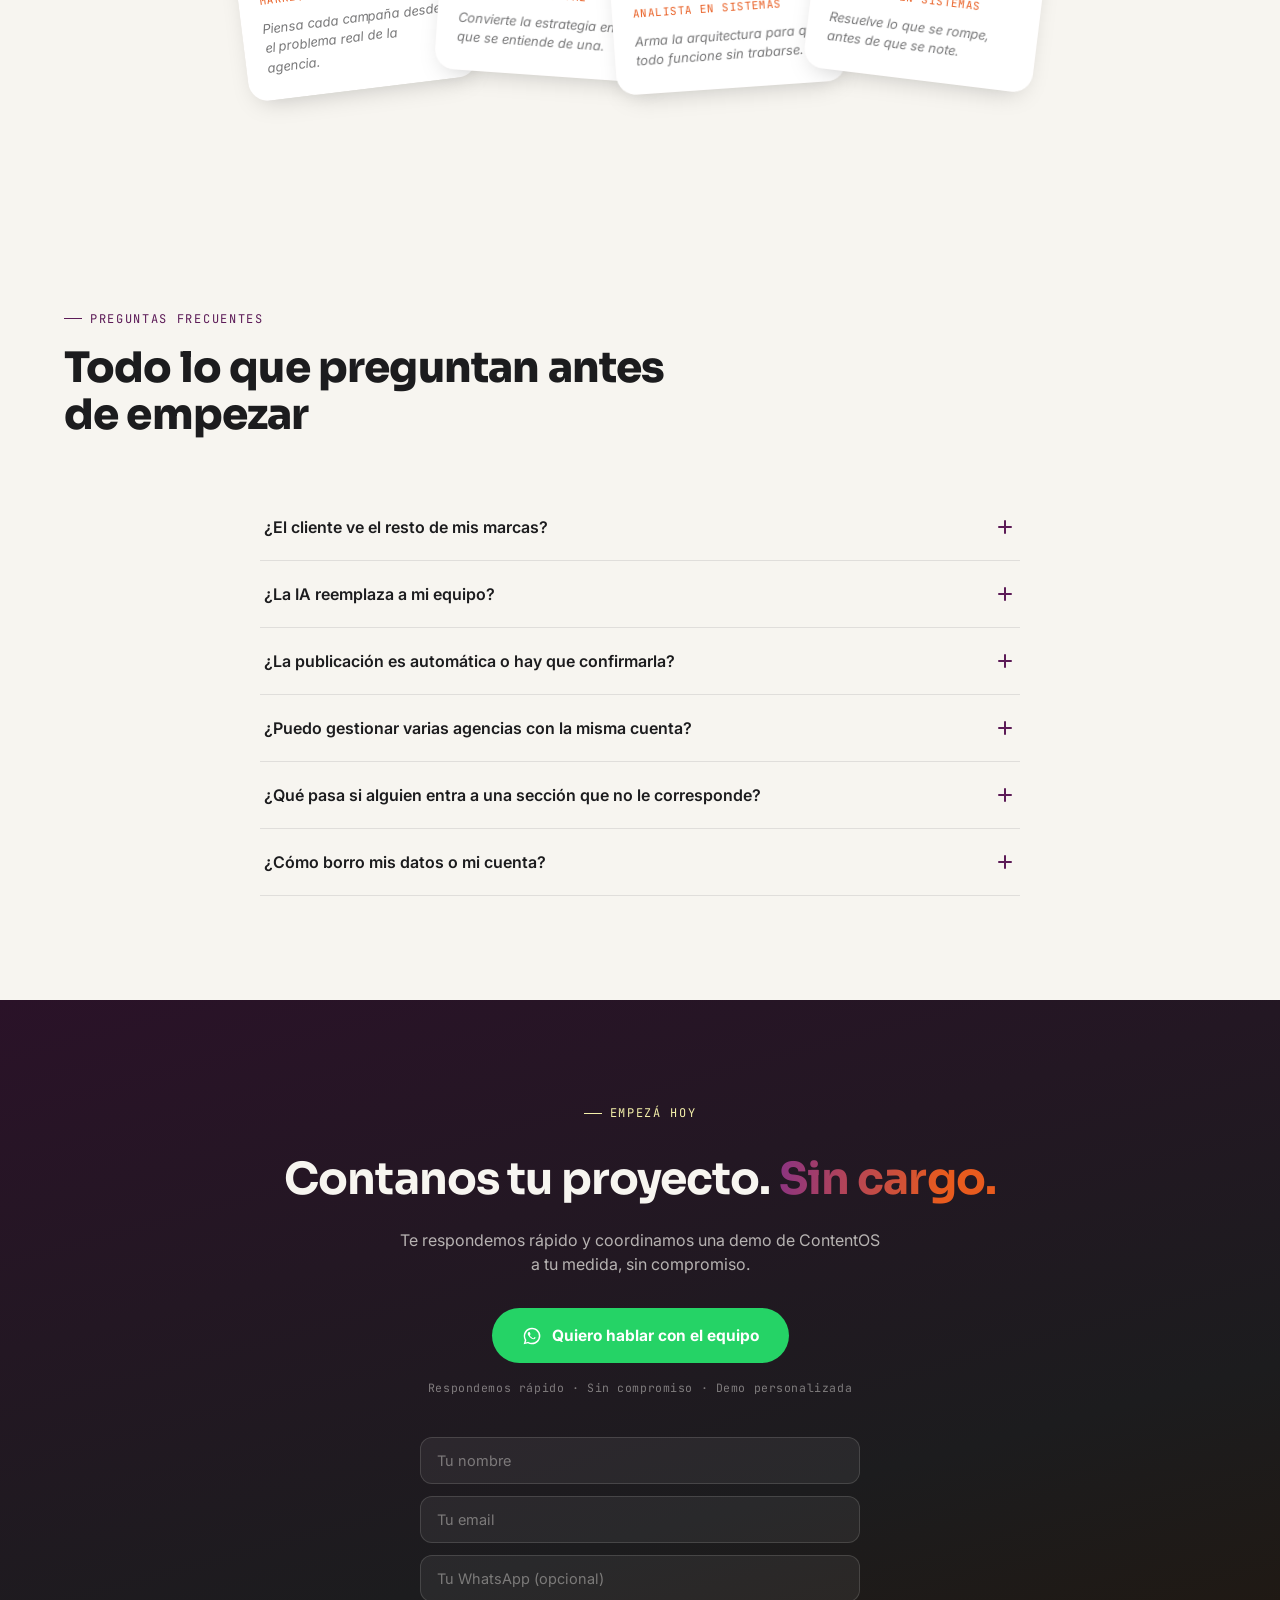
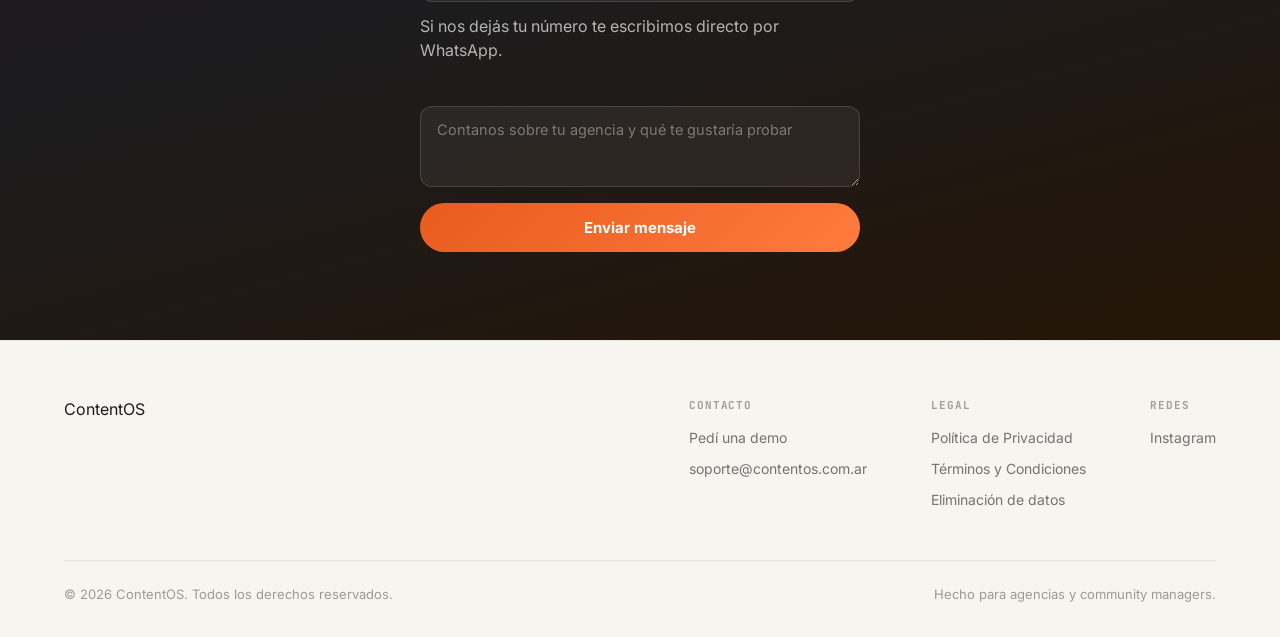
==== commit 1244b594: "Quitar seccion de Planes: por ahora la landing queda solo informativa, sin precios Se elimina la sec" ====
--- a/index.html
+++ b/index.html
@@ -36,7 +36,7 @@
 <link rel="preconnect" href="https://fonts.googleapis.com">
 <link rel="preconnect" href="https://fonts.gstatic.com" crossorigin>
 <link href="https://fonts.googleapis.com/css2?family=Sora:wght@400;600;700;800&family=Inter:wght@400;500;600;700&family=JetBrains+Mono:wght@500&display=swap" rel="stylesheet">
-<link rel="stylesheet" href="style.css?v=8">
+<link rel="stylesheet" href="style.css?v=7">
 </head>
 <body>
     <nav class="nav" id="nav">
@@ -173,183 +173,6 @@
     </div>
   </div>
 </section>
-<section class="section-light" id="features">
-  <div class="wrap">
-    <span class="eyebrow reveal">Por dentro</span>
-    <p class="feat-intro reveal">Así se ve, pantalla por pantalla, un día de trabajo con ContentOS.</p>
-
-    <div class="feat-grid">
-      <article class="feat-panel reveal">
-        <div class="feat-text">
-          <span class="feat-kicker">Centro de IA</span>
-          <h2>Generá contenido con el contexto real de tu marca</h2>
-          <p>Botones de acción, no un chat: cada generación parte de la estrategia y el público de la marca. Y con Copy de slides, la IA mira las imágenes de tu carrusel.</p>
-        </div>
-        <div class="feat-visual" aria-hidden="true">
-          <div class="feat-window">
-            <div class="feat-window-head">
-              <span class="feat-dot" style="--d:var(--violet-light)"></span>
-              <span class="feat-dot" style="--d:var(--orange-light)"></span>
-              <span class="feat-dot" style="--d:var(--pink)"></span>
-              <span class="feat-window-title">Centro de IA · Nuba</span>
-            </div>
-            <div class="feat-ai-grid">
-              <div class="feat-ai-card">
-                <div class="feat-ai-icon" style="--bg:rgba(92,27,87,.14);--c:var(--violet-light)"><svg viewBox="0 0 24 24"><circle cx="12" cy="12" r="4.5"/><path d="M12 3v2.5M12 18.5V21M4.2 4.2l1.8 1.8M18 18l1.8 1.8M3 12h2.5M18.5 12H21M4.2 19.8L6 18M18 6l1.8-1.8"/></svg></div>
-                <b>Ideas</b>
-                <p>Pilares del mes</p>
-                <span class="feat-ai-btn">Generar</span>
-              </div>
-              <div class="feat-ai-card">
-                <div class="feat-ai-icon" style="--bg:rgba(232,91,30,.14);--c:var(--orange-light)"><svg viewBox="0 0 24 24"><path d="M4 20l4-1 11-11-3-3L5 16z"/></svg></div>
-                <b>Copy</b>
-                <p>Captions y hooks</p>
-                <span class="feat-ai-btn">Generar</span>
-              </div>
-              <div class="feat-ai-card">
-                <div class="feat-ai-icon" style="--bg:rgba(214,135,183,.18);--c:var(--pink)"><svg viewBox="0 0 24 24"><path d="M13 2L4 14h6l-1 8 9-12h-6z"/></svg></div>
-                <b>Hooks</b>
-                <p>Para Reels</p>
-                <span class="feat-ai-btn">Generar</span>
-              </div>
-              <div class="feat-ai-card feat-ai-card-new">
-                <span class="feat-ai-badge">Nuevo</span>
-                <div class="feat-ai-icon" style="--bg:rgba(92,27,87,.14);--c:var(--violet)"><svg viewBox="0 0 24 24"><rect x="4" y="4" width="12" height="12" rx="2"/><path d="M8 20h12V8"/></svg></div>
-                <b>Carrusel</b>
-                <p>Lee tus slides</p>
-                <span class="feat-ai-btn">Generar</span>
-              </div>
-            </div>
-          </div>
-          <div class="feat-float feat-float-ai">
-            <span class="feat-float-label">Resultado</span>
-            <p>“3 ideas de Reel para el lanzamiento, cada una con un gancho distinto.”</p>
-          </div>
-        </div>
-      </article>
-
-      <article class="feat-panel feat-panel-reverse reveal">
-        <div class="feat-text">
-          <span class="feat-kicker">Vista previa de Instagram</span>
-          <h2>Mirá cómo queda tu feed antes de publicar</h2>
-          <p>Planificá el mes y revisá el orden y la estética del perfil, con las piezas planificadas mezcladas entre los posts reales.</p>
-        </div>
-        <div class="feat-visual" aria-hidden="true">
-          <div class="feat-window feat-window-ig">
-            <div class="feat-window-head">
-              <span class="feat-dot" style="--d:var(--violet-light)"></span>
-              <span class="feat-dot" style="--d:var(--orange-light)"></span>
-              <span class="feat-dot" style="--d:var(--pink)"></span>
-              <span class="feat-window-title">Vista previa IG · @nuba.oficial</span>
-            </div>
-            <div class="feat-ig-profile">
-              <div class="feat-ig-avatar"></div>
-              <div class="feat-ig-stats">
-                <div><b>128</b><span>Publicaciones</span></div>
-                <div><b>4.280</b><span>Seguidores</span></div>
-                <div><b>312</b><span>Siguiendo</span></div>
-              </div>
-            </div>
-            <div class="feat-ig-grid">
-              <div class="feat-ig-post" style="--c:var(--violet-light)"><svg viewBox="0 0 24 24"><circle cx="12" cy="9" r="3.5"/><path d="M5.5 20c0-3.6 2.9-6.5 6.5-6.5s6.5 2.9 6.5 6.5"/></svg></div>
-              <div class="feat-ig-post" style="--c:var(--pink)"><svg viewBox="0 0 24 24"><path d="M10 3h4v2.5l1.5 2V20a1 1 0 01-1 1h-5a1 1 0 01-1-1V7.5l1.5-2z"/><path d="M10 5.5h4"/></svg></div>
-              <div class="feat-ig-post feat-ig-planned" style="--c:var(--orange-light)"><svg viewBox="0 0 24 24"><path d="M12 3l1.6 5.4L19 10l-5.4 1.6L12 17l-1.6-5.4L5 10l5.4-1.6z"/></svg><span>Planificado</span></div>
-              <div class="feat-ig-post" style="--c:var(--cream)"><svg viewBox="0 0 24 24"><path d="M3 18l5-8 4 5 2-3 7 6z"/><circle cx="17" cy="7" r="2"/></svg></div>
-              <div class="feat-ig-post feat-ig-planned" style="--c:var(--violet-light)"><svg viewBox="0 0 24 24"><path d="M6 20c-1-7 3-13 12-15-1 9-5 14-12 15z"/><path d="M8 18c2-4 5-7 9-9"/></svg><span>Planificado</span></div>
-              <div class="feat-ig-post" style="--c:var(--pink)"><svg viewBox="0 0 24 24"><circle cx="12" cy="12" r="4"/><path d="M12 3v2M12 19v2M4.2 4.2l1.5 1.5M18.3 18.3l1.5 1.5M3 12h2M19 12h2M4.2 19.8l1.5-1.5M18.3 5.7l1.5-1.5"/></svg></div>
-            </div>
-          </div>
-        </div>
-      </article>
-
-      <article class="feat-panel reveal">
-        <div class="feat-text">
-          <span class="feat-kicker">Métricas + IA de Métricas</span>
-          <h2>Números reales, y alguien que te los explica</h2>
-          <p>Impresiones, alcance, interacciones y engagement de Instagram, medidos todos los días. Y la IA los interpreta en lenguaje claro: qué funciona, qué no y qué hacer.</p>
-        </div>
-        <div class="feat-visual" aria-hidden="true">
-          <div class="feat-window">
-            <div class="feat-window-head">
-              <span class="feat-dot" style="--d:var(--violet-light)"></span>
-              <span class="feat-dot" style="--d:var(--orange-light)"></span>
-              <span class="feat-dot" style="--d:var(--pink)"></span>
-              <span class="feat-window-title">Métricas · Nuba</span>
-            </div>
-            <div class="feat-kpi-row">
-              <div class="feat-kpi"><span>Impresiones</span><b>24,1K</b></div>
-              <div class="feat-kpi"><span>Alcance</span><b>18,6K</b></div>
-              <div class="feat-kpi"><span>Interacciones</span><b>1.240</b></div>
-              <div class="feat-kpi"><span>Engagement</span><b>6,8%</b></div>
-            </div>
-            <svg class="feat-chart" viewBox="0 0 320 90" preserveAspectRatio="none">
-              <polyline class="feat-chart-fill" points="0,70 40,60 80,64 120,40 160,46 200,22 240,30 280,12 320,18 320,90 0,90"/>
-              <polyline class="feat-chart-line" points="0,70 40,60 80,64 120,40 160,46 200,22 240,30 280,12 320,18"/>
-            </svg>
-          </div>
-          <div class="feat-float feat-float-metrics">
-            <span class="feat-float-label">Interpretación de la IA</span>
-            <div class="feat-float-row"><b>Fortalezas</b><p>Los Reels del jueves duplican el alcance promedio.</p></div>
-            <div class="feat-float-row"><b>Oportunidades</b><p>Las Stories con encuesta suben el engagement un 40%.</p></div>
-          </div>
-        </div>
-      </article>
-    </div>
-
-    <div class="feat-grid-sm reveal-stagger">
-      <article class="feat-panel-sm">
-        <span class="feat-kicker">Calendario</span>
-        <h2>Todo tu contenido, en un solo calendario</h2>
-        <p>Estados claros desde borrador hasta publicado, con tareas y aprobaciones enganchadas a cada fecha.</p>
-        <div class="feat-visual-sm" aria-hidden="true">
-          <div class="feat-window feat-window-sm">
-            <div class="feat-window-head">
-              <span class="feat-dot" style="--d:var(--violet-light)"></span>
-              <span class="feat-dot" style="--d:var(--orange-light)"></span>
-              <span class="feat-dot" style="--d:var(--pink)"></span>
-              <span class="feat-window-title">Calendario · Nuba</span>
-            </div>
-            <div class="feat-cal-strip">
-              <div class="feat-cal-day"><span>Lun</span><i style="--c:var(--pink)"></i></div>
-              <div class="feat-cal-day"><span>Mar</span></div>
-              <div class="feat-cal-day feat-cal-today"><span>Mié</span><i style="--c:#fff"></i><i style="--c:#fff"></i></div>
-              <div class="feat-cal-day"><span>Jue</span></div>
-              <div class="feat-cal-day"><span>Vie</span><i style="--c:var(--cream)"></i></div>
-            </div>
-          </div>
-        </div>
-      </article>
-
-      <article class="feat-panel-sm">
-        <span class="feat-kicker">Aprobaciones</span>
-        <h2>Sin perseguir aprobaciones por WhatsApp</h2>
-        <p>El cliente entra a su portal, aprueba o rechaza con un motivo, y ahí termina su parte.</p>
-        <div class="feat-visual-sm" aria-hidden="true">
-          <div class="feat-window feat-window-sm">
-            <div class="feat-window-head">
-              <span class="feat-dot" style="--d:var(--violet-light)"></span>
-              <span class="feat-dot" style="--d:var(--orange-light)"></span>
-              <span class="feat-dot" style="--d:var(--pink)"></span>
-              <span class="feat-window-title">Aprobaciones · Nuba</span>
-            </div>
-            <div class="feat-approve-card">
-              <div class="feat-approve-thumb" style="--c:var(--violet-light)"></div>
-              <div class="feat-approve-body">
-                <span class="feat-approve-status">En revisión</span>
-                <b>Reel — lanzamiento de línea</b>
-                <p>Programado para el jue. 14, 18:00</p>
-                <div class="feat-approve-actions">
-                  <span class="feat-approve-btn reject">Rechazar</span>
-                  <span class="feat-approve-btn approve">Aprobar</span>
-                </div>
-              </div>
-            </div>
-          </div>
-        </div>
-      </article>
-    </div>
-  </div>
-</section>
 <section class="section-dark" id="modulos-grid">
   <div class="wrap">
     <div class="section-head reveal">
@@ -524,107 +347,6 @@
     <h4>Cliente</h4><p>Entra a su portal simplificado y aprueba o rechaza sin ver el resto de la agencia.</p>
   </div>
 </div>
-
-    <div class="perm-block reveal">
-      <span class="feat-kicker">Permisos a medida</span>
-      <h3>Vos decidís exactamente qué ve y qué edita cada rol</h3>
-      <p class="perm-intro">Área por área, con control separado entre ver y editar. Esto es lo que configura el Administrador — probá tocar los interruptores:</p>
-      <div class="perm-table-wrap">
-        <table class="perm-table">
-          <thead>
-            <tr>
-              <th rowspan="2" scope="col" class="perm-th-area">Área</th>
-              <th rowspan="2" scope="col" class="perm-th-admin">Administrador<span class="perm-col-note">siempre todo</span></th>
-              <th colspan="2" scope="col">Community Manager</th>
-              <th colspan="2" scope="col">Diseñador</th>
-              <th colspan="2" scope="col">Copywriter</th>
-              <th colspan="2" scope="col">Analista</th>
-              <th colspan="2" scope="col">Cliente</th>
-            </tr>
-            <tr>
-              <th scope="col" class="perm-th-sub">Ver</th><th scope="col" class="perm-th-sub">Editar</th>
-              <th scope="col" class="perm-th-sub">Ver</th><th scope="col" class="perm-th-sub">Editar</th>
-              <th scope="col" class="perm-th-sub">Ver</th><th scope="col" class="perm-th-sub">Editar</th>
-              <th scope="col" class="perm-th-sub">Ver</th><th scope="col" class="perm-th-sub">Editar</th>
-              <th scope="col" class="perm-th-sub">Ver</th><th scope="col" class="perm-th-sub">Editar</th>
-            </tr>
-          </thead>
-          <tbody>
-            <tr>
-              <th scope="row">Clientes / Marcas</th>
-              <td class="perm-admin"><span class="perm-check" aria-hidden="true">✓</span></td>
-              <td><button type="button" class="perm-toggle on" data-default="on" aria-pressed="true" aria-label="Community Manager: ver Clientes / Marcas"><span class="perm-toggle-dot"></span></button></td>
-              <td><button type="button" class="perm-toggle on" data-default="on" aria-pressed="true" aria-label="Community Manager: editar Clientes / Marcas"><span class="perm-toggle-dot"></span></button></td>
-              <td><button type="button" class="perm-toggle on" data-default="on" aria-pressed="true" aria-label="Diseñador: ver Clientes / Marcas"><span class="perm-toggle-dot"></span></button></td>
-              <td><button type="button" class="perm-toggle" data-default="off" aria-pressed="false" aria-label="Diseñador: editar Clientes / Marcas"><span class="perm-toggle-dot"></span></button></td>
-              <td><button type="button" class="perm-toggle on" data-default="on" aria-pressed="true" aria-label="Copywriter: ver Clientes / Marcas"><span class="perm-toggle-dot"></span></button></td>
-              <td><button type="button" class="perm-toggle" data-default="off" aria-pressed="false" aria-label="Copywriter: editar Clientes / Marcas"><span class="perm-toggle-dot"></span></button></td>
-              <td><button type="button" class="perm-toggle on" data-default="on" aria-pressed="true" aria-label="Analista: ver Clientes / Marcas"><span class="perm-toggle-dot"></span></button></td>
-              <td><button type="button" class="perm-toggle" data-default="off" aria-pressed="false" aria-label="Analista: editar Clientes / Marcas"><span class="perm-toggle-dot"></span></button></td>
-              <td><button type="button" class="perm-toggle" data-default="off" aria-pressed="false" aria-label="Cliente: ver Clientes / Marcas"><span class="perm-toggle-dot"></span></button></td>
-              <td><button type="button" class="perm-toggle" data-default="off" aria-pressed="false" aria-label="Cliente: editar Clientes / Marcas"><span class="perm-toggle-dot"></span></button></td>
-            </tr>
-            <tr>
-              <th scope="row">Calendario</th>
-              <td class="perm-admin"><span class="perm-check" aria-hidden="true">✓</span></td>
-              <td><button type="button" class="perm-toggle on" data-default="on" aria-pressed="true" aria-label="Community Manager: ver Calendario"><span class="perm-toggle-dot"></span></button></td>
-              <td><button type="button" class="perm-toggle on" data-default="on" aria-pressed="true" aria-label="Community Manager: editar Calendario"><span class="perm-toggle-dot"></span></button></td>
-              <td><button type="button" class="perm-toggle on" data-default="on" aria-pressed="true" aria-label="Diseñador: ver Calendario"><span class="perm-toggle-dot"></span></button></td>
-              <td><button type="button" class="perm-toggle" data-default="off" aria-pressed="false" aria-label="Diseñador: editar Calendario"><span class="perm-toggle-dot"></span></button></td>
-              <td><button type="button" class="perm-toggle on" data-default="on" aria-pressed="true" aria-label="Copywriter: ver Calendario"><span class="perm-toggle-dot"></span></button></td>
-              <td><button type="button" class="perm-toggle on" data-default="on" aria-pressed="true" aria-label="Copywriter: editar Calendario"><span class="perm-toggle-dot"></span></button></td>
-              <td><button type="button" class="perm-toggle on" data-default="on" aria-pressed="true" aria-label="Analista: ver Calendario"><span class="perm-toggle-dot"></span></button></td>
-              <td><button type="button" class="perm-toggle" data-default="off" aria-pressed="false" aria-label="Analista: editar Calendario"><span class="perm-toggle-dot"></span></button></td>
-              <td><button type="button" class="perm-toggle" data-default="off" aria-pressed="false" aria-label="Cliente: ver Calendario"><span class="perm-toggle-dot"></span></button></td>
-              <td><button type="button" class="perm-toggle" data-default="off" aria-pressed="false" aria-label="Cliente: editar Calendario"><span class="perm-toggle-dot"></span></button></td>
-            </tr>
-            <tr>
-              <th scope="row">Centro de IA</th>
-              <td class="perm-admin"><span class="perm-check" aria-hidden="true">✓</span></td>
-              <td><button type="button" class="perm-toggle on" data-default="on" aria-pressed="true" aria-label="Community Manager: ver Centro de IA"><span class="perm-toggle-dot"></span></button></td>
-              <td><button type="button" class="perm-toggle on" data-default="on" aria-pressed="true" aria-label="Community Manager: editar Centro de IA"><span class="perm-toggle-dot"></span></button></td>
-              <td><button type="button" class="perm-toggle" data-default="off" aria-pressed="false" aria-label="Diseñador: ver Centro de IA"><span class="perm-toggle-dot"></span></button></td>
-              <td><button type="button" class="perm-toggle" data-default="off" aria-pressed="false" aria-label="Diseñador: editar Centro de IA"><span class="perm-toggle-dot"></span></button></td>
-              <td><button type="button" class="perm-toggle on" data-default="on" aria-pressed="true" aria-label="Copywriter: ver Centro de IA"><span class="perm-toggle-dot"></span></button></td>
-              <td><button type="button" class="perm-toggle on" data-default="on" aria-pressed="true" aria-label="Copywriter: editar Centro de IA"><span class="perm-toggle-dot"></span></button></td>
-              <td><button type="button" class="perm-toggle" data-default="off" aria-pressed="false" aria-label="Analista: ver Centro de IA"><span class="perm-toggle-dot"></span></button></td>
-              <td><button type="button" class="perm-toggle" data-default="off" aria-pressed="false" aria-label="Analista: editar Centro de IA"><span class="perm-toggle-dot"></span></button></td>
-              <td><button type="button" class="perm-toggle" data-default="off" aria-pressed="false" aria-label="Cliente: ver Centro de IA"><span class="perm-toggle-dot"></span></button></td>
-              <td><button type="button" class="perm-toggle" data-default="off" aria-pressed="false" aria-label="Cliente: editar Centro de IA"><span class="perm-toggle-dot"></span></button></td>
-            </tr>
-            <tr>
-              <th scope="row">Aprobaciones</th>
-              <td class="perm-admin"><span class="perm-check" aria-hidden="true">✓</span></td>
-              <td><button type="button" class="perm-toggle on" data-default="on" aria-pressed="true" aria-label="Community Manager: ver Aprobaciones"><span class="perm-toggle-dot"></span></button></td>
-              <td><button type="button" class="perm-toggle on" data-default="on" aria-pressed="true" aria-label="Community Manager: editar Aprobaciones"><span class="perm-toggle-dot"></span></button></td>
-              <td><button type="button" class="perm-toggle on" data-default="on" aria-pressed="true" aria-label="Diseñador: ver Aprobaciones"><span class="perm-toggle-dot"></span></button></td>
-              <td><button type="button" class="perm-toggle" data-default="off" aria-pressed="false" aria-label="Diseñador: editar Aprobaciones"><span class="perm-toggle-dot"></span></button></td>
-              <td><button type="button" class="perm-toggle on" data-default="on" aria-pressed="true" aria-label="Copywriter: ver Aprobaciones"><span class="perm-toggle-dot"></span></button></td>
-              <td><button type="button" class="perm-toggle" data-default="off" aria-pressed="false" aria-label="Copywriter: editar Aprobaciones"><span class="perm-toggle-dot"></span></button></td>
-              <td><button type="button" class="perm-toggle" data-default="off" aria-pressed="false" aria-label="Analista: ver Aprobaciones"><span class="perm-toggle-dot"></span></button></td>
-              <td><button type="button" class="perm-toggle" data-default="off" aria-pressed="false" aria-label="Analista: editar Aprobaciones"><span class="perm-toggle-dot"></span></button></td>
-              <td><button type="button" class="perm-toggle on" data-default="on" aria-pressed="true" aria-label="Cliente: ver Aprobaciones"><span class="perm-toggle-dot"></span></button></td>
-              <td><button type="button" class="perm-toggle on" data-default="on" aria-pressed="true" aria-label="Cliente: editar Aprobaciones"><span class="perm-toggle-dot"></span></button></td>
-            </tr>
-            <tr>
-              <th scope="row">Contabilidad</th>
-              <td class="perm-admin"><span class="perm-check" aria-hidden="true">✓</span></td>
-              <td><button type="button" class="perm-toggle" data-default="off" aria-pressed="false" aria-label="Community Manager: ver Contabilidad"><span class="perm-toggle-dot"></span></button></td>
-              <td><button type="button" class="perm-toggle" data-default="off" aria-pressed="false" aria-label="Community Manager: editar Contabilidad"><span class="perm-toggle-dot"></span></button></td>
-              <td><button type="button" class="perm-toggle" data-default="off" aria-pressed="false" aria-label="Diseñador: ver Contabilidad"><span class="perm-toggle-dot"></span></button></td>
-              <td><button type="button" class="perm-toggle" data-default="off" aria-pressed="false" aria-label="Diseñador: editar Contabilidad"><span class="perm-toggle-dot"></span></button></td>
-              <td><button type="button" class="perm-toggle" data-default="off" aria-pressed="false" aria-label="Copywriter: ver Contabilidad"><span class="perm-toggle-dot"></span></button></td>
-              <td><button type="button" class="perm-toggle" data-default="off" aria-pressed="false" aria-label="Copywriter: editar Contabilidad"><span class="perm-toggle-dot"></span></button></td>
-              <td><button type="button" class="perm-toggle" data-default="off" aria-pressed="false" aria-label="Analista: ver Contabilidad"><span class="perm-toggle-dot"></span></button></td>
-              <td><button type="button" class="perm-toggle" data-default="off" aria-pressed="false" aria-label="Analista: editar Contabilidad"><span class="perm-toggle-dot"></span></button></td>
-              <td><button type="button" class="perm-toggle" data-default="off" aria-pressed="false" aria-label="Cliente: ver Contabilidad"><span class="perm-toggle-dot"></span></button></td>
-              <td><button type="button" class="perm-toggle" data-default="off" aria-pressed="false" aria-label="Cliente: editar Contabilidad"><span class="perm-toggle-dot"></span></button></td>
-            </tr>
-          </tbody>
-        </table>
-      </div>
-      <button type="button" class="perm-reset" id="permReset">↺ Restablecer a los valores por defecto</button>
-    </div>
   </div>
 </section>
 <section class="section-graphite">
@@ -736,101 +458,6 @@
 </div>
   </div>
 </section>
-<section class="section-dark" id="planes">
-  <div class="wrap">
-    <div class="section-head reveal">
-      <span class="eyebrow">Planes</span>
-      <h2>Un plan para cada tamaño de agencia</h2>
-      <p>Todos incluyen calendario, IA de contenido y métricas de Instagram. La diferencia está en cuánto podés escalar.</p>
-    </div>
-    <div class="plans-grid reveal-stagger" id="plansGrid">
-  <div class="plan-card">
-    <div class="plan-name">Starter</div>
-    <div class="plan-price">US$0<span>/mes</span></div>
-    <div class="plan-tagline">Freelancers y CM</div>
-    <div class="plan-stats">
-      <div class="plan-stat"><b>3</b><span>Marcas</span></div>
-      <div class="plan-stat"><b>1</b><span>Usuarios internos</span></div>
-    </div>
-    <ul class="plan-features">
-      <li class=""><span class="plan-check on">✓</span>Calendario, marcas y aprobaciones</li>
-      <li class=""><span class="plan-check on">✓</span>IA de Contenido y Banco de Ideas</li>
-      <li class="off"><span class="plan-check off">—</span>IA Estratégica y Campañas</li>
-      <li class="off"><span class="plan-check off">—</span>Automatizaciones</li>
-      <li class="off"><span class="plan-check off">—</span>Soporte prioritario</li>
-    </ul>
-    <button type="button" class="plan-more" data-index="0">Ver todo lo que incluye</button>
-    <a href="https://wa.me/5493534134593?text=Hola%2C%20quiero%20contratar%20el%20plan%20Starter%20de%20ContentOS" target="_blank" rel="noopener" class="plan-cta outline">Contratar</a>
-  </div>
-  <div class="plan-card plan-featured">
-    <span class="plan-badge">El más elegido</span>
-    <div class="plan-name">Agency</div>
-    <div class="plan-price">US$0<span>/mes</span></div>
-    <div class="plan-tagline">Agencias chicas</div>
-    <div class="plan-stats">
-      <div class="plan-stat"><b>10</b><span>Marcas</span></div>
-      <div class="plan-stat"><b>5</b><span>Usuarios internos</span></div>
-    </div>
-    <ul class="plan-features">
-      <li class=""><span class="plan-check on">✓</span>Calendario, marcas y aprobaciones</li>
-      <li class=""><span class="plan-check on">✓</span>IA de Contenido y Banco de Ideas</li>
-      <li class=""><span class="plan-check on">✓</span>IA Estratégica y Campañas</li>
-      <li class=""><span class="plan-check on">✓</span>Automatizaciones</li>
-      <li class="off"><span class="plan-check off">—</span>Soporte prioritario</li>
-    </ul>
-    <button type="button" class="plan-more" data-index="1">Ver todo lo que incluye</button>
-    <a href="https://wa.me/5493534134593?text=Hola%2C%20quiero%20contratar%20el%20plan%20Agency%20de%20ContentOS" target="_blank" rel="noopener" class="plan-cta filled">Contratar</a>
-  </div>
-  <div class="plan-card">
-    <div class="plan-name">Agency Pro</div>
-    <div class="plan-price">US$0<span>/mes</span></div>
-    <div class="plan-tagline">Agencias con muchas marcas</div>
-    <div class="plan-stats">
-      <div class="plan-stat"><b>30</b><span>Marcas</span></div>
-      <div class="plan-stat"><b>15</b><span>Usuarios internos</span></div>
-    </div>
-    <ul class="plan-features">
-      <li class=""><span class="plan-check on">✓</span>Calendario, marcas y aprobaciones</li>
-      <li class=""><span class="plan-check on">✓</span>IA de Contenido y Banco de Ideas</li>
-      <li class=""><span class="plan-check on">✓</span>IA Estratégica y Campañas</li>
-      <li class=""><span class="plan-check on">✓</span>Automatizaciones</li>
-      <li class=""><span class="plan-check on">✓</span>Soporte prioritario</li>
-    </ul>
-    <button type="button" class="plan-more" data-index="2">Ver todo lo que incluye</button>
-    <a href="https://wa.me/5493534134593?text=Hola%2C%20quiero%20contratar%20el%20plan%20Agency%20Pro%20de%20ContentOS" target="_blank" rel="noopener" class="plan-cta outline">Contratar</a>
-  </div>
-  <div class="plan-card">
-    <div class="plan-name">Enterprise</div>
-    <div class="plan-price">A medida</div>
-    <div class="plan-tagline">Agencias grandes</div>
-    <div class="plan-stats">
-      <div class="plan-stat"><b>Ilimitadas</b><span>Marcas</span></div>
-      <div class="plan-stat"><b>A medida</b><span>Usuarios internos</span></div>
-    </div>
-    <ul class="plan-features">
-      <li class=""><span class="plan-check on">✓</span>Calendario, marcas y aprobaciones</li>
-      <li class=""><span class="plan-check on">✓</span>IA de Contenido y Banco de Ideas</li>
-      <li class=""><span class="plan-check on">✓</span>IA Estratégica y Campañas</li>
-      <li class=""><span class="plan-check on">✓</span>Automatizaciones</li>
-      <li class=""><span class="plan-check on">✓</span>Soporte prioritario + implementación</li>
-    </ul>
-    <button type="button" class="plan-more" data-index="3">Ver todo lo que incluye</button>
-    <a href="https://wa.me/5493534134593?text=Hola%2C%20quiero%20contratar%20el%20plan%20Enterprise%20de%20ContentOS" target="_blank" rel="noopener" class="plan-cta outline">Contactar</a>
-  </div>
-</div>
-  </div>
-</section>
-
-<div class="mod-modal-overlay" id="planModal">
-  <div class="mod-modal plan-modal">
-    <button class="mod-modal-close" id="planModalClose" aria-label="Cerrar">✕</button>
-    <div class="mod-modal-body plan-modal-body">
-      <div class="mod-modal-num" id="planModalNum"></div>
-      <h3 id="planModalTitle"></h3>
-      <div class="plan-modal-list" id="planModalList"></div>
-    </div>
-  </div>
-</div>
 <section class="section-dark" id="faq">
   <div class="wrap">
     <div class="section-head reveal">
@@ -958,6 +585,6 @@
   </div>
 </footer>
 
-<script src="script.js?v=9"></script>
+<script src="script.js?v=8"></script>
 </body>
 </html>
--- a/style.css
+++ b/style.css
@@ -213,111 +213,6 @@
 .problem .ps-mark{background:rgba(28,28,30,.07);color:rgba(28,28,30,.4);}
 .solution .ps-mark{background:var(--cream);color:var(--violet);}
 
-/* ---------- features destacados ---------- */
-.feat-intro{max-width:620px;font-size:16.5px;line-height:1.5;color:rgba(28,28,30,.62);margin:-6px 0 48px;}
-.feat-kicker{display:block;font-family:var(--font-mono);font-size:11.5px;letter-spacing:.1em;text-transform:uppercase;color:var(--violet);margin-bottom:12px;}
-
-.feat-grid{display:flex;flex-direction:column;gap:28px;margin-bottom:28px;}
-.feat-panel{
-  position:relative;display:flex;align-items:center;gap:56px;
-  background:#fff;border:1px solid rgba(28,28,30,.07);border-radius:28px;
-  padding:48px;box-shadow:0 1px 3px rgba(28,28,30,.04);
-  overflow:hidden;transition:box-shadow .35s var(--ease);
-}
-.feat-panel:hover{box-shadow:0 28px 54px -30px rgba(28,28,30,.22);}
-.feat-panel-reverse{flex-direction:row-reverse;}
-.feat-text{flex:0 0 36%;max-width:360px;}
-.feat-text h2{font-size:clamp(21px,2.2vw,27px);line-height:1.22;margin-bottom:14px;color:var(--ink);}
-.feat-text p{font-size:15px;line-height:1.65;color:rgba(28,28,30,.64);}
-.feat-visual{position:relative;flex:1;min-width:0;}
-
-.feat-window{
-  background:var(--offwhite);border:1px solid rgba(28,28,30,.08);border-radius:18px;
-  padding:22px;box-shadow:0 24px 48px -28px rgba(28,28,30,.3);
-}
-.feat-window-head{display:flex;align-items:center;gap:6px;margin-bottom:18px;}
-.feat-dot{width:8px;height:8px;border-radius:50%;background:var(--d);}
-.feat-window-title{margin-left:6px;font-family:var(--font-mono);font-size:11px;color:rgba(28,28,30,.38);}
-
-.feat-float{
-  position:absolute;background:#fff;border-radius:16px;padding:18px 20px;
-  box-shadow:0 26px 50px -18px rgba(28,28,30,.3);
-  transition:transform .4s var(--ease);
-}
-.feat-panel:hover .feat-float{transform:translateY(-6px);}
-.feat-float-label{display:block;font-family:var(--font-mono);font-size:10px;letter-spacing:.06em;text-transform:uppercase;color:var(--violet);margin-bottom:8px;}
-.feat-float p{font-size:12.5px;line-height:1.5;color:rgba(28,28,30,.68);}
-
-/* Centro de IA */
-.feat-ai-grid{display:grid;grid-template-columns:1fr 1fr;gap:12px;}
-.feat-ai-card{position:relative;background:#fff;border:1px solid rgba(28,28,30,.07);border-radius:14px;padding:16px;}
-.feat-ai-icon{width:30px;height:30px;border-radius:9px;display:flex;align-items:center;justify-content:center;margin-bottom:10px;background:var(--bg);}
-.feat-ai-icon svg{width:16px;height:16px;stroke:var(--c);fill:none;stroke-width:1.8;}
-.feat-ai-card b{display:block;font-size:13.5px;color:var(--ink);margin-bottom:2px;}
-.feat-ai-card p{font-size:11.5px;color:rgba(28,28,30,.5);margin-bottom:12px;}
-.feat-ai-btn{display:inline-block;font-family:var(--font-mono);font-size:10.5px;padding:6px 12px;border-radius:100px;background:rgba(28,28,30,.05);color:var(--ink);}
-.feat-ai-badge{position:absolute;top:12px;right:12px;font-family:var(--font-mono);font-size:9px;letter-spacing:.04em;text-transform:uppercase;background:var(--cream);color:var(--graphite);padding:3px 8px;border-radius:100px;}
-.feat-float-ai{top:-14px;right:-8%;width:62%;max-width:230px;}
-
-/* Vista previa de Instagram */
-.feat-ig-profile{display:flex;align-items:center;gap:14px;margin-bottom:16px;}
-.feat-ig-avatar{width:44px;height:44px;border-radius:50%;background:linear-gradient(135deg,var(--violet),var(--orange));flex-shrink:0;}
-.feat-ig-stats{display:flex;gap:16px;flex-wrap:wrap;}
-.feat-ig-stats div{display:flex;flex-direction:column;}
-.feat-ig-stats b{font-size:13px;color:var(--ink);}
-.feat-ig-stats span{font-size:10px;color:rgba(28,28,30,.48);}
-.feat-window-ig{max-width:380px;margin:0 auto;}
-.feat-ig-grid{display:grid;grid-template-columns:repeat(3,1fr);gap:4px;}
-.feat-ig-post{position:relative;aspect-ratio:1;border-radius:4px;background:var(--c);opacity:.9;display:flex;align-items:center;justify-content:center;}
-.feat-ig-post svg{width:34%;height:34%;stroke:#fff;stroke-width:1.6;fill:none;stroke-linecap:round;stroke-linejoin:round;opacity:.9;}
-.feat-ig-planned{outline:2px dashed rgba(255,255,255,.7);outline-offset:-4px;}
-.feat-ig-planned span{position:absolute;inset:auto 4px 4px 4px;font-family:var(--font-mono);font-size:7.5px;letter-spacing:.02em;color:#fff;background:rgba(28,28,30,.45);border-radius:4px;padding:2px 4px;text-align:center;}
-
-/* Métricas + IA de Métricas */
-.feat-kpi-row{display:grid;grid-template-columns:repeat(4,1fr);gap:10px;margin-bottom:18px;}
-.feat-kpi{background:#fff;border:1px solid rgba(28,28,30,.07);border-radius:12px;padding:10px 12px;}
-.feat-kpi span{display:block;font-size:10px;color:rgba(28,28,30,.48);margin-bottom:4px;}
-.feat-kpi b{display:block;font-family:var(--font-mono);font-size:15px;color:var(--ink);}
-.feat-chart{width:100%;height:auto;display:block;}
-.feat-chart-line{fill:none;stroke:var(--violet-light);stroke-width:3;stroke-linecap:round;stroke-linejoin:round;}
-.feat-chart-fill{stroke:none;fill:var(--violet-light);opacity:.15;}
-.feat-float-metrics{bottom:-16px;right:-8%;width:68%;max-width:260px;}
-.feat-float-row{margin-bottom:10px;}
-.feat-float-row:last-child{margin-bottom:0;}
-.feat-float-row b{display:block;font-size:11.5px;color:var(--violet);margin-bottom:3px;}
-.feat-float-row p{font-size:12px;}
-
-/* paneles secundarios */
-.feat-grid-sm{display:flex;gap:24px;}
-.feat-panel-sm{
-  flex:1;min-width:0;background:#fff;border:1px solid rgba(28,28,30,.07);border-radius:24px;
-  padding:32px;box-shadow:0 1px 3px rgba(28,28,30,.04);transition:transform .35s var(--ease),box-shadow .35s var(--ease);
-}
-.feat-panel-sm:hover{transform:translateY(-4px);box-shadow:0 20px 36px -20px rgba(28,28,30,.18);}
-.feat-panel-sm h2{font-size:19px;margin-bottom:10px;color:var(--ink);}
-.feat-panel-sm p{font-size:14px;line-height:1.6;color:rgba(28,28,30,.62);margin-bottom:22px;}
-.feat-window-sm{padding:18px;}
-
-/* Calendario (secundario) */
-.feat-cal-strip{display:flex;gap:8px;}
-.feat-cal-day{flex:1;min-width:0;display:flex;flex-direction:column;align-items:center;gap:6px;background:#fff;border:1px solid rgba(28,28,30,.07);border-radius:10px;padding:10px 4px;}
-.feat-cal-day span{font-family:var(--font-mono);font-size:9.5px;color:rgba(28,28,30,.45);}
-.feat-cal-day i{width:6px;height:6px;border-radius:50%;background:var(--c);display:block;}
-.feat-cal-today{background:linear-gradient(155deg,var(--violet),var(--orange) 140%);border-color:transparent;}
-.feat-cal-today span{color:rgba(255,255,255,.85);}
-
-/* Aprobaciones (secundario) */
-.feat-approve-card{display:flex;gap:14px;}
-.feat-approve-thumb{width:52px;height:52px;border-radius:12px;background:var(--c);flex-shrink:0;}
-.feat-approve-body{flex:1;min-width:0;}
-.feat-approve-status{display:inline-block;font-family:var(--font-mono);font-size:9.5px;letter-spacing:.04em;text-transform:uppercase;background:rgba(232,91,30,.12);color:var(--orange);padding:3px 9px;border-radius:100px;margin-bottom:8px;}
-.feat-approve-body b{display:block;font-size:13.5px;color:var(--ink);margin-bottom:3px;}
-.feat-approve-body p{font-size:11.5px;color:rgba(28,28,30,.5);margin-bottom:12px;}
-.feat-approve-actions{display:flex;gap:8px;}
-.feat-approve-btn{font-family:var(--font-mono);font-size:10.5px;padding:7px 13px;border-radius:100px;}
-.feat-approve-btn.reject{background:rgba(28,28,30,.06);color:rgba(28,28,30,.55);}
-.feat-approve-btn.approve{background:var(--violet);color:#fff;}
-
 /* ---------- modulos ---------- */
 .mod-grid{display:grid;grid-template-columns:repeat(4,1fr);gap:20px;}
 .mod-card{
@@ -443,40 +338,6 @@
 .role-card:focus-visible{outline:2px solid var(--pink);outline-offset:3px;}
 .role-card p{font-size:13px;color:rgba(28,28,30,.6);line-height:1.5;}
 
-/* ---------- permisos por rol (mockup interactivo) ---------- */
-.perm-block{margin-top:64px;}
-.perm-block h3{font-size:clamp(20px,2.4vw,25px);line-height:1.25;margin-bottom:12px;color:var(--ink);}
-.perm-intro{max-width:620px;font-size:15px;line-height:1.6;color:rgba(28,28,30,.64);margin-bottom:28px;}
-.perm-table-wrap{overflow-x:auto;border:1px solid rgba(28,28,30,.08);border-radius:18px;background:#fff;box-shadow:0 1px 3px rgba(28,28,30,.04);}
-.perm-table{border-collapse:collapse;width:100%;min-width:720px;}
-.perm-table th,.perm-table td{padding:10px 8px;text-align:center;border-bottom:1px solid rgba(28,28,30,.07);}
-.perm-table thead tr:first-child th{padding-top:16px;font-family:var(--font-mono);font-size:10.5px;letter-spacing:.04em;text-transform:uppercase;color:rgba(28,28,30,.55);border-bottom:none;white-space:nowrap;}
-.perm-table thead tr:last-child th{padding-top:2px;padding-bottom:10px;font-family:var(--font-mono);font-size:9.5px;letter-spacing:.04em;text-transform:uppercase;color:rgba(28,28,30,.4);}
-.perm-th-area,.perm-th-admin{vertical-align:bottom;padding-bottom:10px !important;}
-.perm-th-area{text-align:left !important;min-width:150px;}
-.perm-col-note{display:block;font-size:9px;text-transform:none;letter-spacing:0;color:rgba(28,28,30,.4);margin-top:2px;font-weight:400;}
-.perm-table tbody th{text-align:left;font-size:13.5px;font-weight:600;color:var(--ink);white-space:nowrap;}
-.perm-table tbody tr:last-child td,.perm-table tbody tr:last-child th{border-bottom:none;}
-.perm-check{display:inline-flex;color:var(--violet);font-weight:700;font-size:14px;}
-.perm-toggle{
-  position:relative;width:30px;height:17px;border-radius:100px;background:rgba(28,28,30,.1);
-  transition:background .2s var(--ease);
-}
-.perm-toggle-dot{
-  position:absolute;top:2px;left:2px;width:13px;height:13px;border-radius:50%;background:#fff;
-  box-shadow:0 1px 2px rgba(28,28,30,.25);transition:transform .2s var(--ease);
-}
-.perm-toggle.on{background:var(--violet);}
-.perm-toggle.on .perm-toggle-dot{transform:translateX(13px);}
-.perm-toggle:hover{background:rgba(28,28,30,.16);}
-.perm-toggle.on:hover{background:var(--violet-light);}
-.perm-toggle:focus-visible{outline:2px solid var(--orange);outline-offset:2px;}
-.perm-reset{
-  margin-top:16px;font-family:var(--font-mono);font-size:12px;color:rgba(28,28,30,.5);
-  display:inline-flex;align-items:center;gap:6px;transition:color .2s;
-}
-.perm-reset:hover{color:var(--violet);}
-
 /* ---------- multi agencia ---------- */
 .multi{
   background:linear-gradient(135deg,var(--violet),#2a0e27 65%);
@@ -559,56 +420,6 @@
   color:var(--orange);margin-bottom:10px;display:block;
 }
 .team-info .team-phrase{font-size:13px;color:rgba(28,28,30,.6);line-height:1.5;font-style:italic;}
-/* ---------- planes ---------- */
-.plans-grid{display:grid;grid-template-columns:repeat(4,1fr);gap:18px;}
-.plan-card{
-  background:#FFFFFF;border:1px solid rgba(28,28,30,.08);border-radius:20px;
-  padding:28px 22px;box-shadow:0 1px 3px rgba(28,28,30,.04);
-  transition:transform .35s var(--ease),box-shadow .35s var(--ease),border-color .35s var(--ease);
-  display:flex;flex-direction:column;
-}
-.plan-card:hover{transform:translateY(-6px);box-shadow:0 20px 36px -16px rgba(28,28,30,.16);}
-.plan-card.plan-featured{
-  border:1.5px solid var(--violet-light);
-  box-shadow:0 8px 28px -12px rgba(92,27,87,.28);
-}
-.plan-card.plan-featured:hover{box-shadow:0 24px 40px -14px rgba(92,27,87,.32);}
-.plan-badge{
-  font-family:var(--font-mono);font-size:10.5px;letter-spacing:.05em;text-transform:uppercase;
-  color:var(--violet);background:rgba(92,27,87,.08);border-radius:100px;
-  padding:4px 10px;display:inline-block;margin-bottom:12px;width:fit-content;
-}
-.plan-name{font-size:17px;color:var(--ink);margin-bottom:6px;}
-.plan-price{font-family:var(--font-display);font-weight:800;font-size:28px;color:var(--ink);}
-.plan-price span{font-family:var(--font-body);font-weight:500;font-size:13px;color:rgba(28,28,30,.5);}
-.plan-tagline{font-size:12.5px;color:rgba(28,28,30,.5);margin-bottom:18px;}
-.plan-stats{display:flex;gap:14px;padding:14px 0;border-top:1px solid rgba(28,28,30,.08);border-bottom:1px solid rgba(28,28,30,.08);margin-bottom:16px;}
-.plan-stat{flex:1;}
-.plan-stat b{display:block;font-family:var(--font-display);font-size:16px;color:var(--ink);}
-.plan-stat span{font-size:11px;color:rgba(28,28,30,.5);}
-.plan-features{list-style:none;display:flex;flex-direction:column;gap:10px;margin-bottom:20px;flex:1;}
-.plan-features li{display:flex;gap:9px;font-size:13px;color:rgba(28,28,30,.72);align-items:flex-start;}
-.plan-features li.off{color:rgba(28,28,30,.35);}
-.plan-check{flex-shrink:0;width:16px;height:16px;border-radius:50%;display:flex;align-items:center;justify-content:center;font-size:9px;margin-top:1px;}
-.plan-check.on{background:var(--cream);color:var(--violet);}
-.plan-check.off{background:rgba(28,28,30,.06);color:rgba(28,28,30,.3);}
-.plan-more{
-  background:none;color:var(--violet);font-size:12.5px;font-weight:600;text-align:left;
-  padding:0;margin-bottom:16px;text-decoration:underline;text-underline-offset:3px;
-}
-.plan-cta{
-  text-align:center;padding:13px 20px;border-radius:100px;font-weight:700;font-size:14px;
-  transition:transform .25s var(--ease),box-shadow .25s var(--ease);
-}
-.plan-cta.filled{background:linear-gradient(135deg,var(--orange),var(--orange-light));color:#fff;}
-.plan-cta.filled:hover{transform:translateY(-2px);box-shadow:0 10px 24px rgba(232,91,30,.35);}
-.plan-cta.outline{background:transparent;border:1.5px solid rgba(28,28,30,.16);color:var(--ink);}
-.plan-cta.outline:hover{background:rgba(28,28,30,.04);}
-.plan-modal .mod-modal-body{padding:36px 36px 40px;}
-.plan-modal-list{list-style:none;display:flex;flex-direction:column;gap:14px;margin-top:20px;}
-.plan-modal-list li{display:flex;gap:12px;font-size:14.5px;color:rgba(28,28,30,.75);align-items:flex-start;}
-.plan-modal-list li.off{color:rgba(28,28,30,.4);}
-
 /* modal de rol — solo texto */
 .role-modal{max-width:560px;}
 .role-modal-body{padding:40px 36px 36px;}
@@ -717,14 +528,6 @@
   .hero-ctas{flex-direction:column;align-items:stretch;}
   .hero-ctas a{justify-content:center;}
 
-  /* --- features destacados: paneles a una columna --- */
-  .feat-panel,.feat-panel-reverse{flex-direction:column;align-items:stretch;gap:28px;padding:32px;}
-  .feat-text{flex:none;max-width:none;}
-  .feat-grid-sm{flex-direction:column;}
-  .feat-ai-grid{gap:10px;}
-  .feat-kpi-row{gap:8px;}
-  .feat-kpi{padding:8px 10px;}
-
   /* --- mockup del calendario: achicamos todo proporcionalmente --- */
   .mockup{padding:14px;}
   .cal-cell{height:30px;font-size:9.5px;padding-top:4px;}
@@ -752,8 +555,6 @@
 
   /* --- roles --- */
   .roles-grid{grid-template-columns:repeat(2,1fr);gap:12px;}
-  .perm-block{margin-top:44px;}
-  .perm-table th,.perm-table td{padding:8px 6px;}
 
   /* --- multi-agencia --- */
   .multi{grid-template-columns:1fr;padding:32px 24px;gap:28px;}
@@ -771,10 +572,6 @@
   .team-card:hover{transform:translateY(-4px) !important;}
   .team-grid:hover .team-card:not(:hover){opacity:1;filter:none;}
 
-  /* --- planes --- */
-  .plans-grid{grid-template-columns:repeat(2,1fr);gap:14px;}
-  .plan-card{padding:22px 18px;}
-
   /* --- faq --- */
   .faq-q{font-size:14.5px;padding:18px 2px;}
 
@@ -788,7 +585,7 @@
   .footer-top{flex-direction:column;gap:28px;}
   .footer-cols{gap:32px;}
 
-  /* --- modales (módulo / rol / plan) --- */
+  /* --- modales (módulo / rol) --- */
   .mod-modal{max-width:94vw;max-height:92vh;}
   .mod-modal-body{padding:24px 22px 26px;}
   .mod-modal-body h3{font-size:20px;}
@@ -818,17 +615,6 @@
   .hero{padding:104px 0 44px;}
   .hero-title{font-size:clamp(26px,8vw,36px);}
 
-  /* --- features destacados --- */
-  .feat-intro{font-size:15px;margin-bottom:36px;}
-  .feat-panel,.feat-panel-reverse{padding:22px;border-radius:22px;gap:22px;}
-  .feat-panel-sm{padding:22px;border-radius:20px;}
-  .feat-window{padding:16px;}
-  .feat-ai-card{padding:12px;}
-  .feat-kpi-row{grid-template-columns:repeat(2,1fr);}
-  .feat-float{padding:14px 16px;}
-  .feat-ig-stats{gap:12px;}
-  .feat-approve-actions{flex-wrap:wrap;}
-
   .mod-card{width:88%;min-width:88%;}
   /* en celular, el modal de módulo queda solo con texto (sin foto ni video) */
   .mod-modal-media{display:none;}
@@ -837,7 +623,6 @@
   .roles-grid{grid-template-columns:1fr;}
   .benefits-grid{grid-template-columns:1fr;}
   .team-grid{grid-template-columns:1fr;max-width:280px;margin:0 auto;}
-  .plans-grid{grid-template-columns:1fr;}
 
   .multi{padding:26px 18px;}
   .agency-chip{padding:12px 14px;}
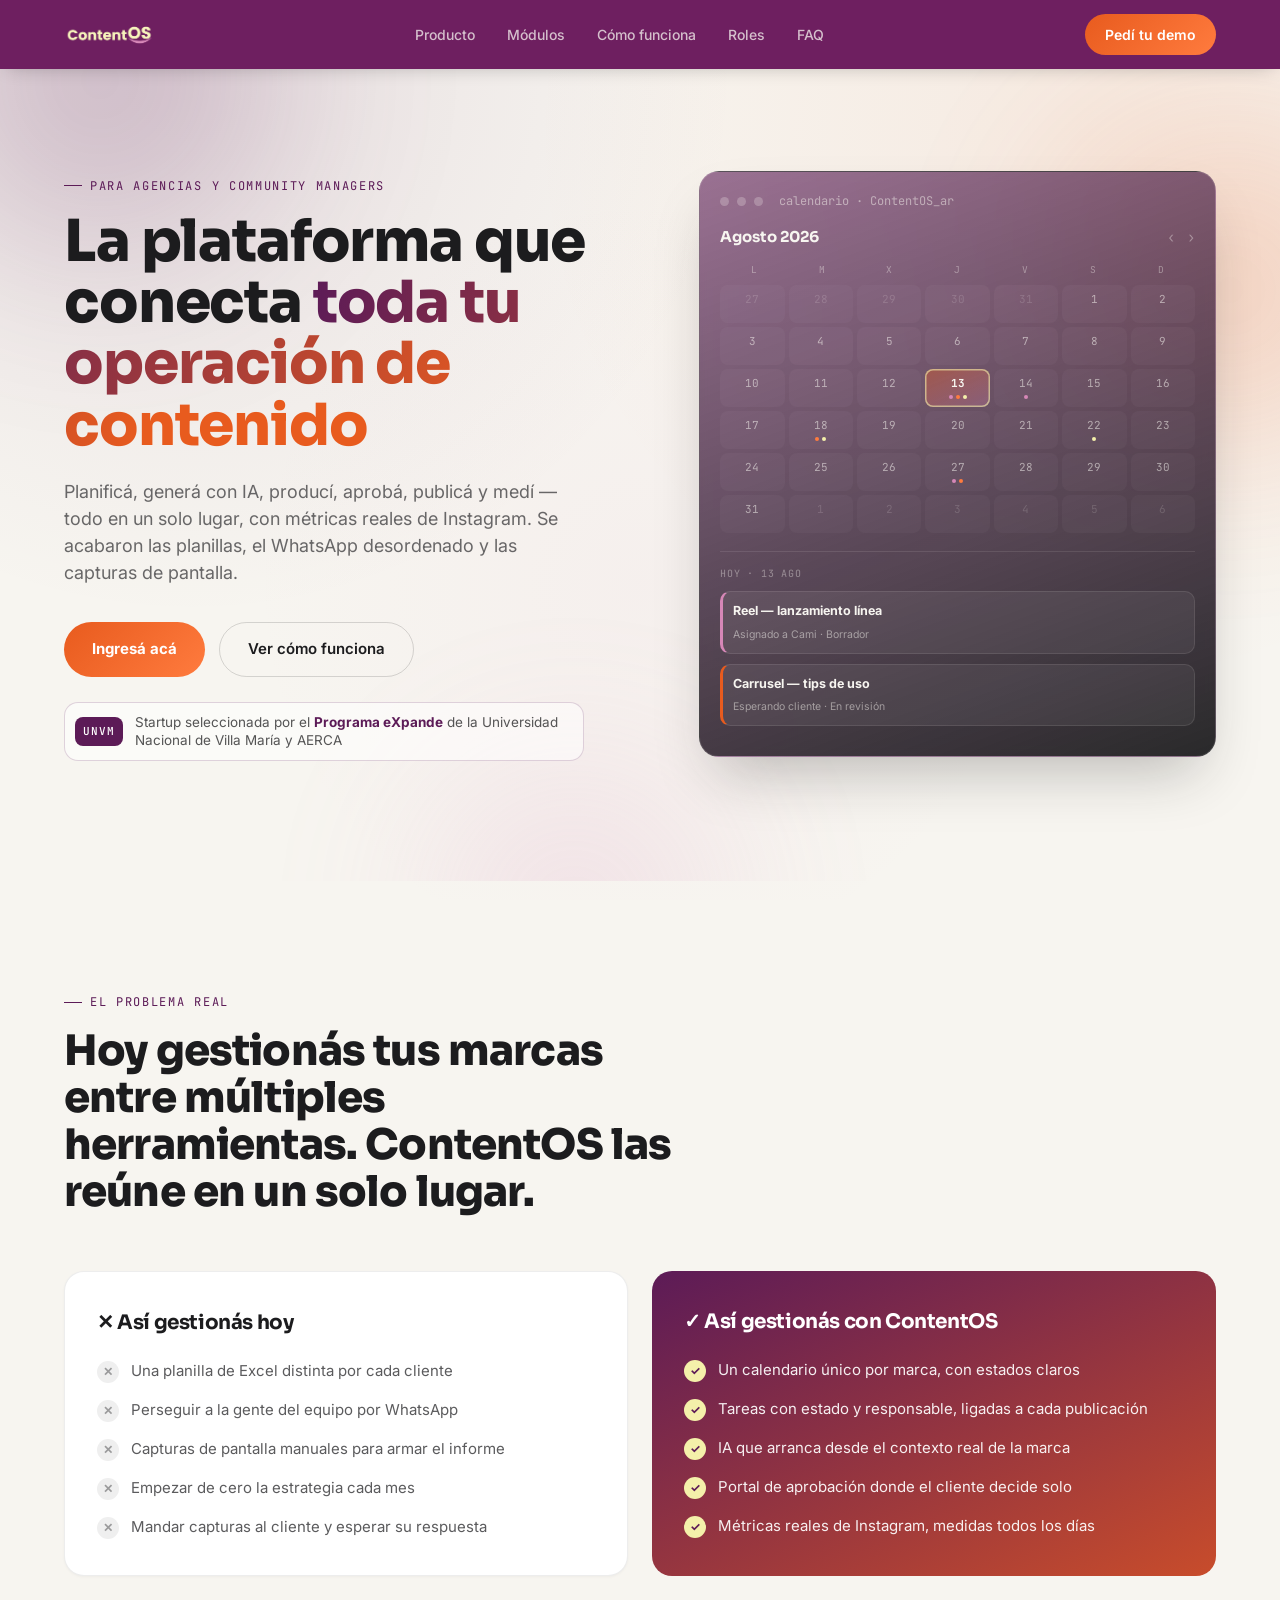
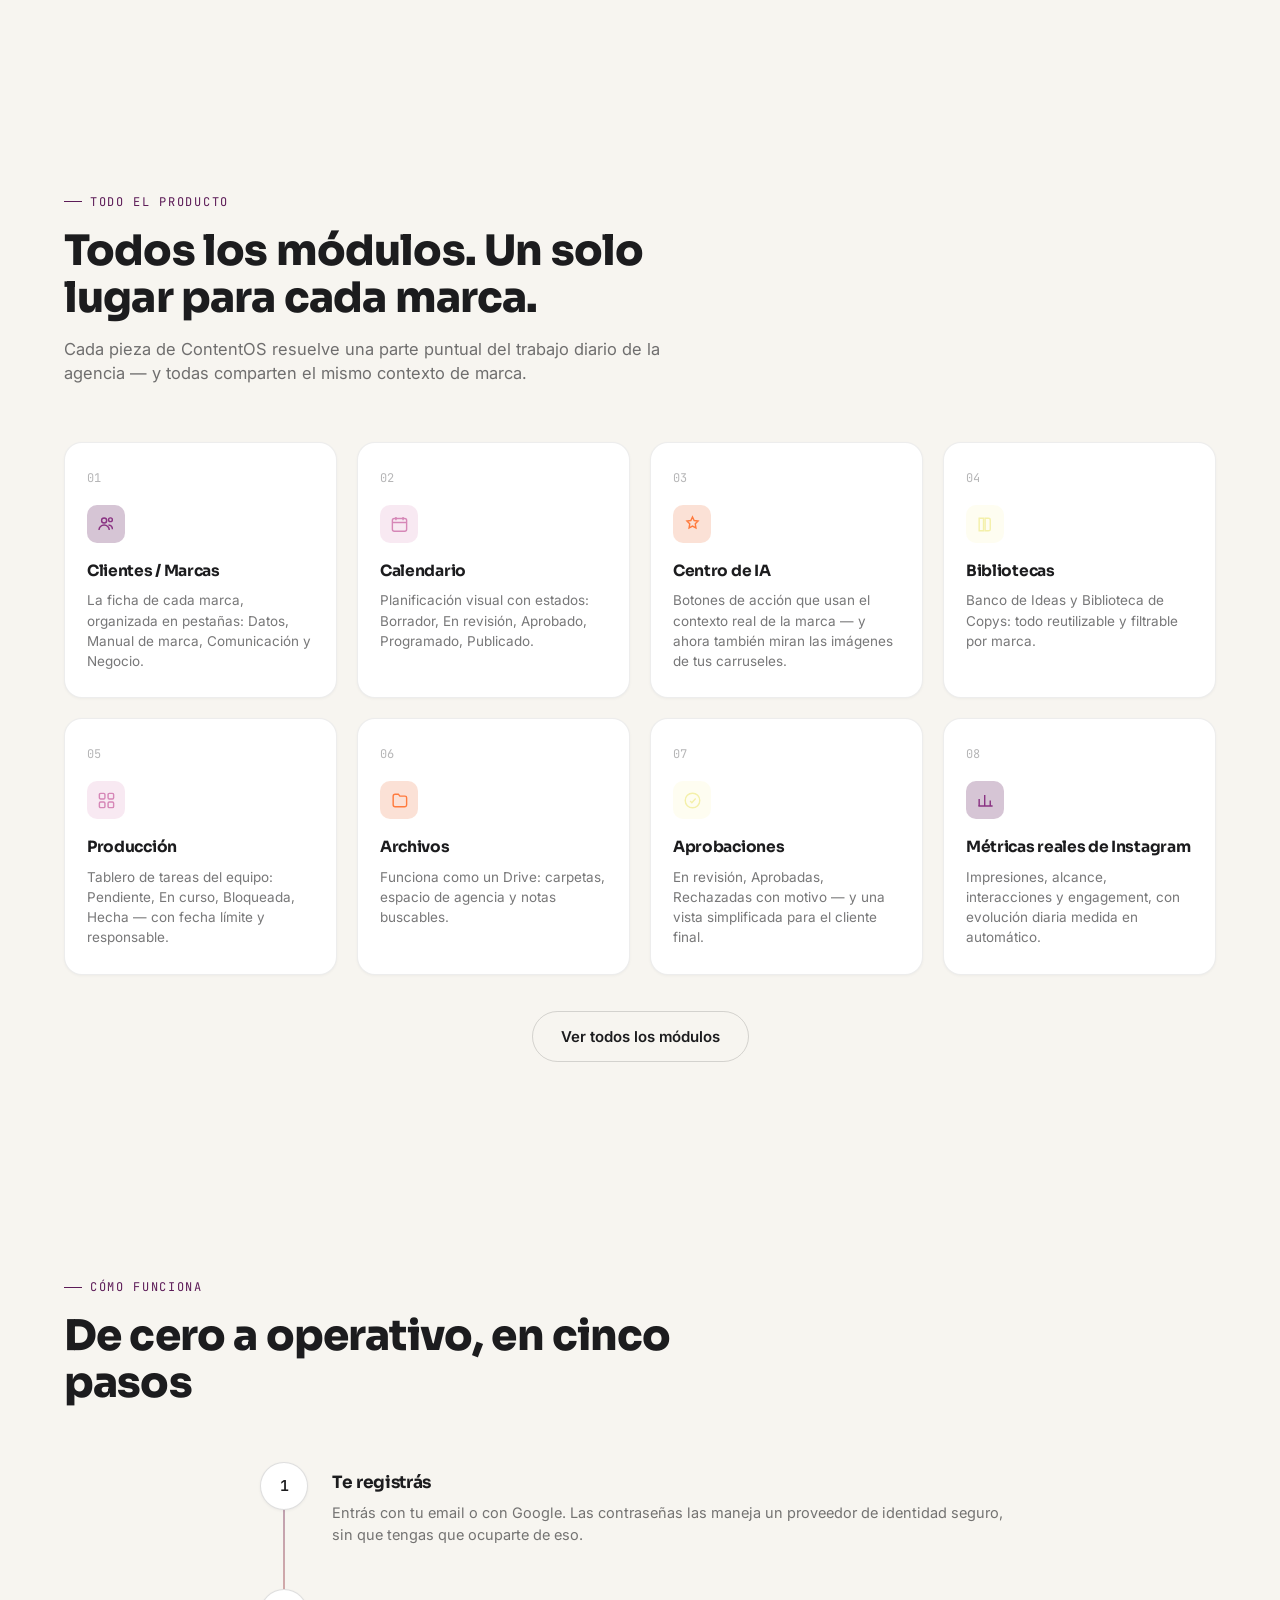
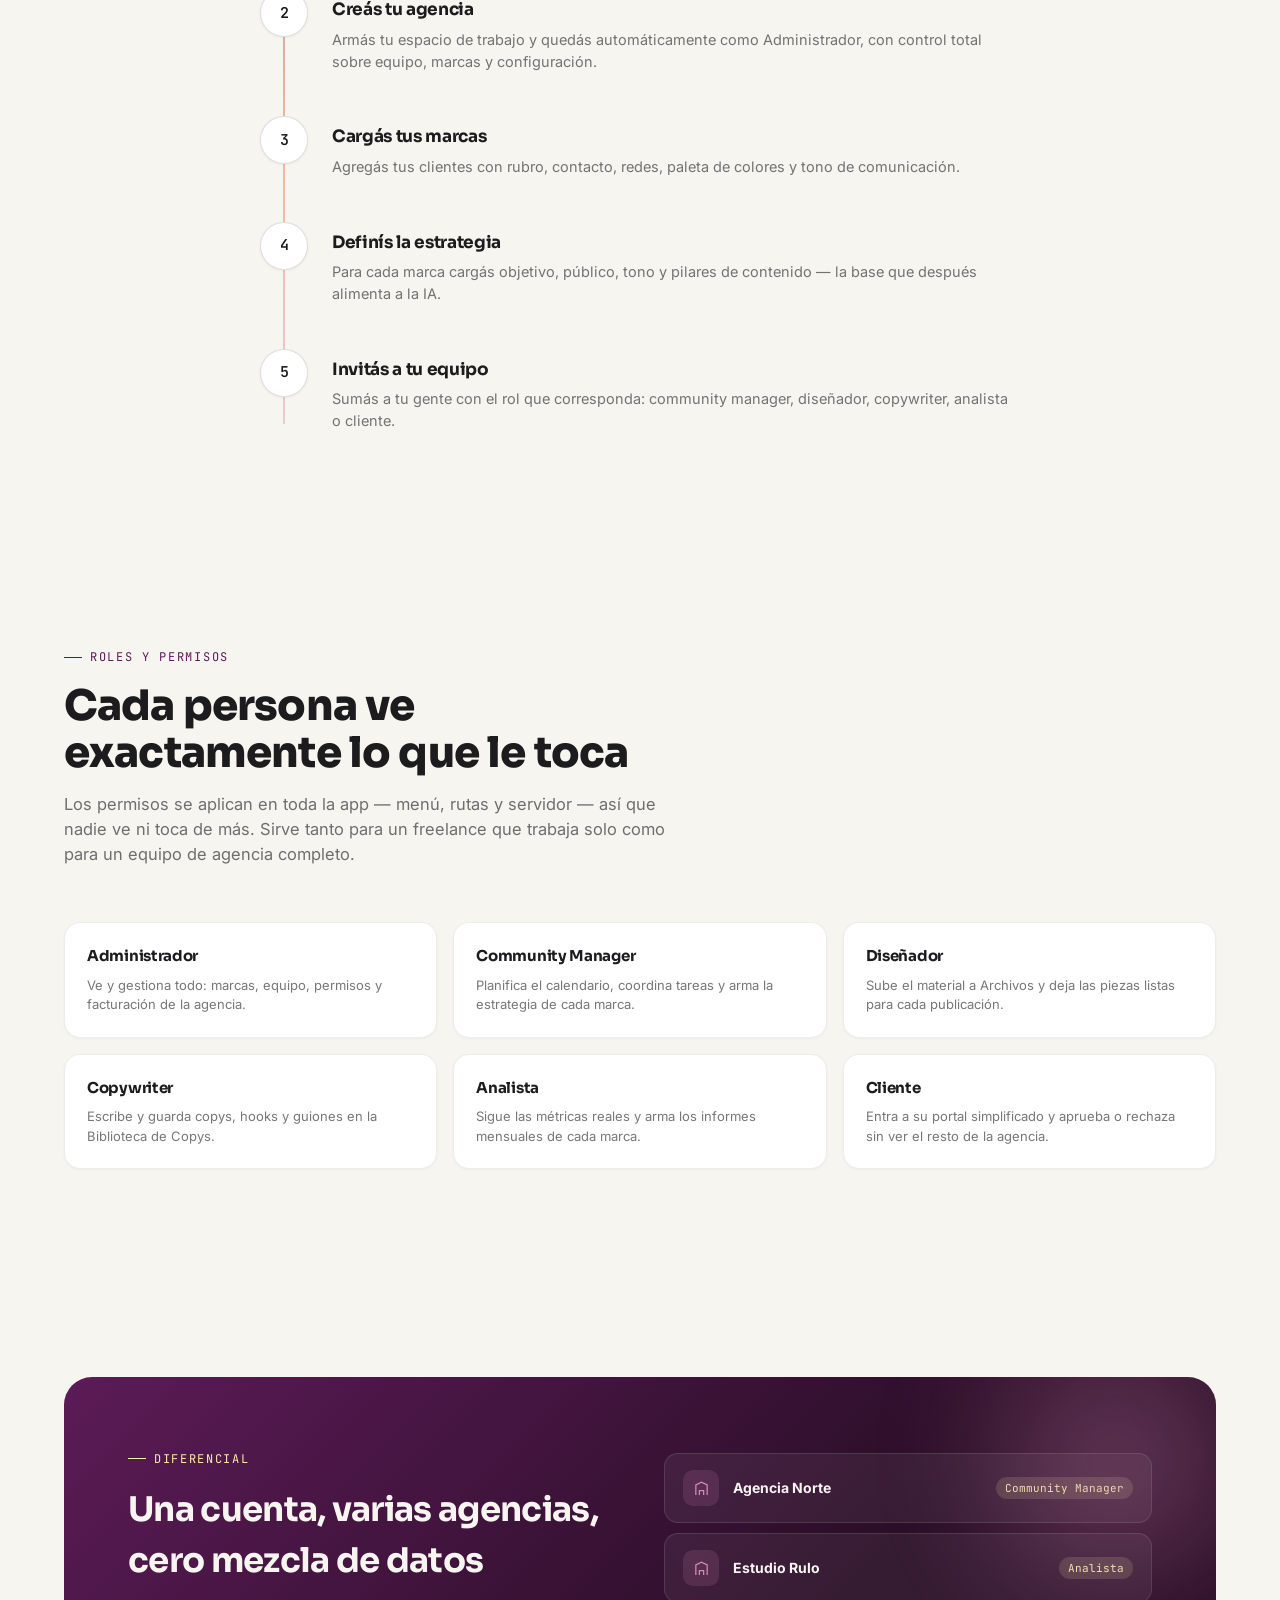
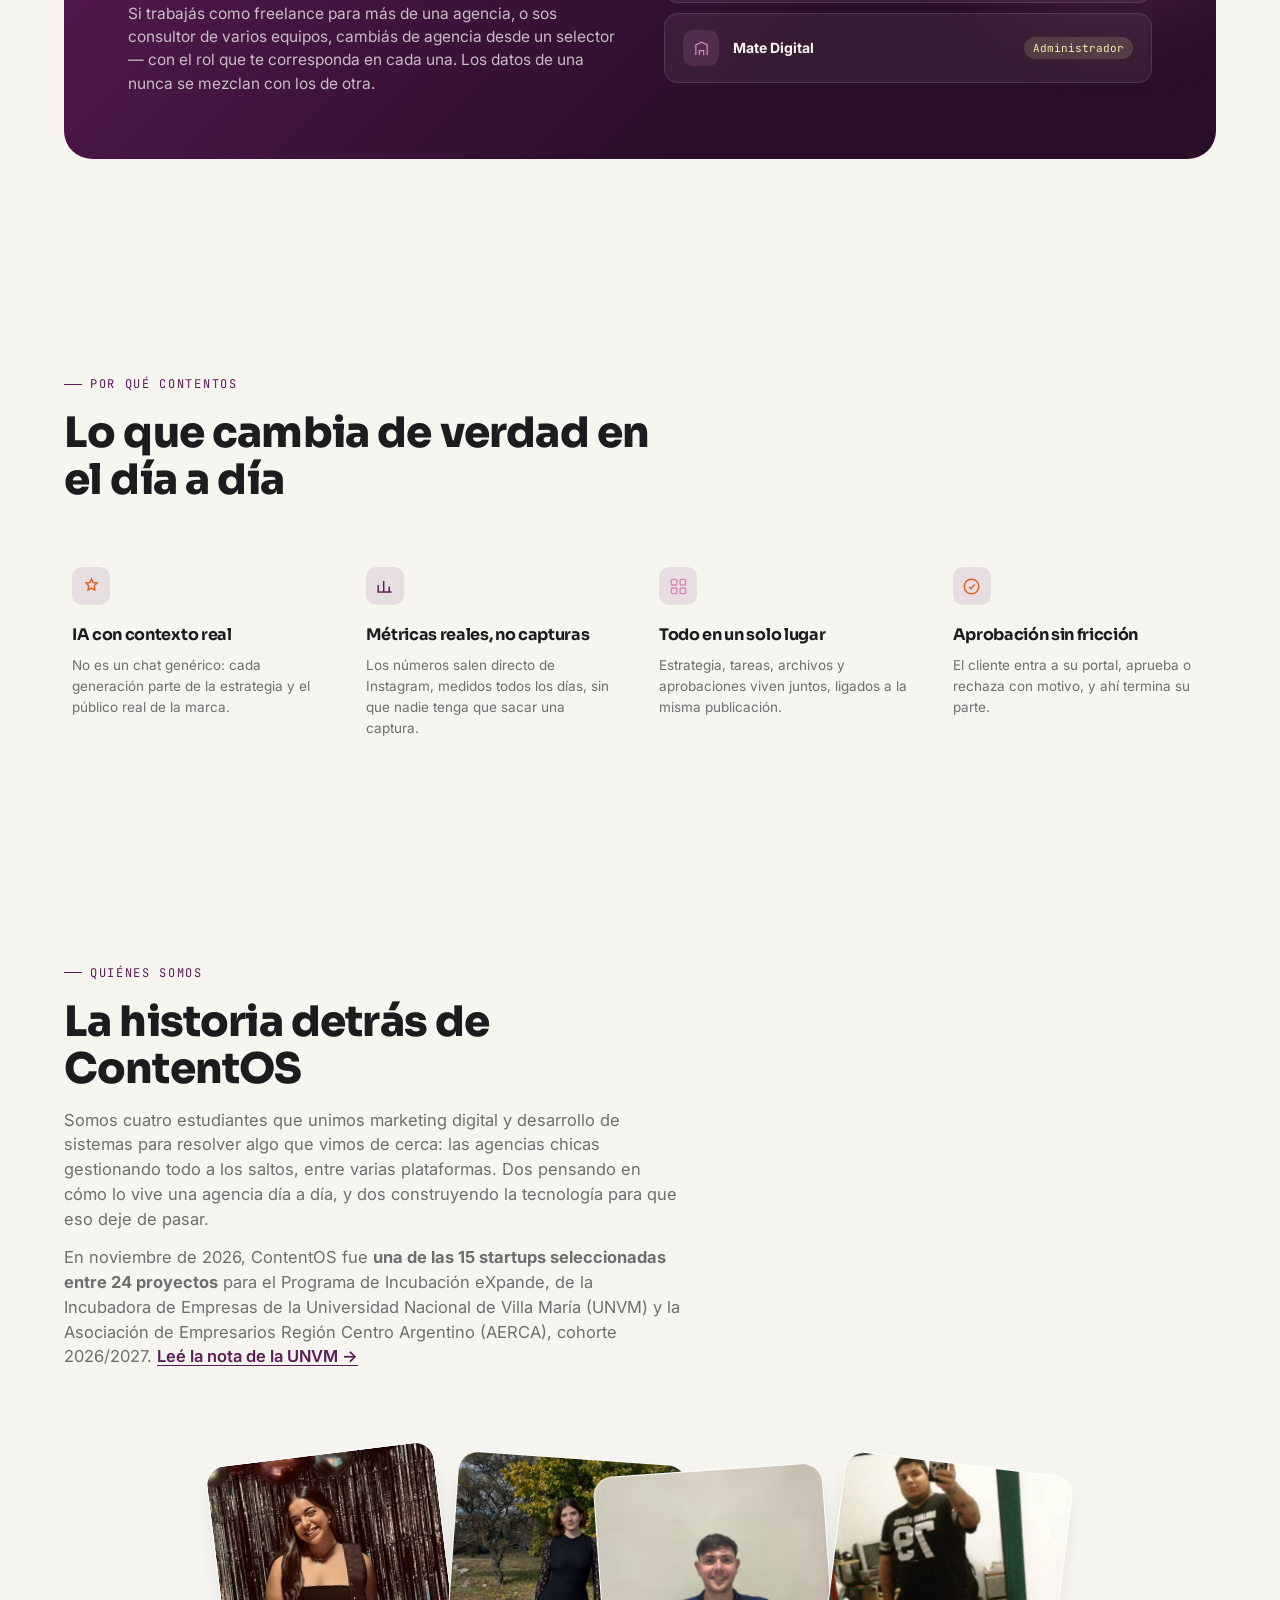
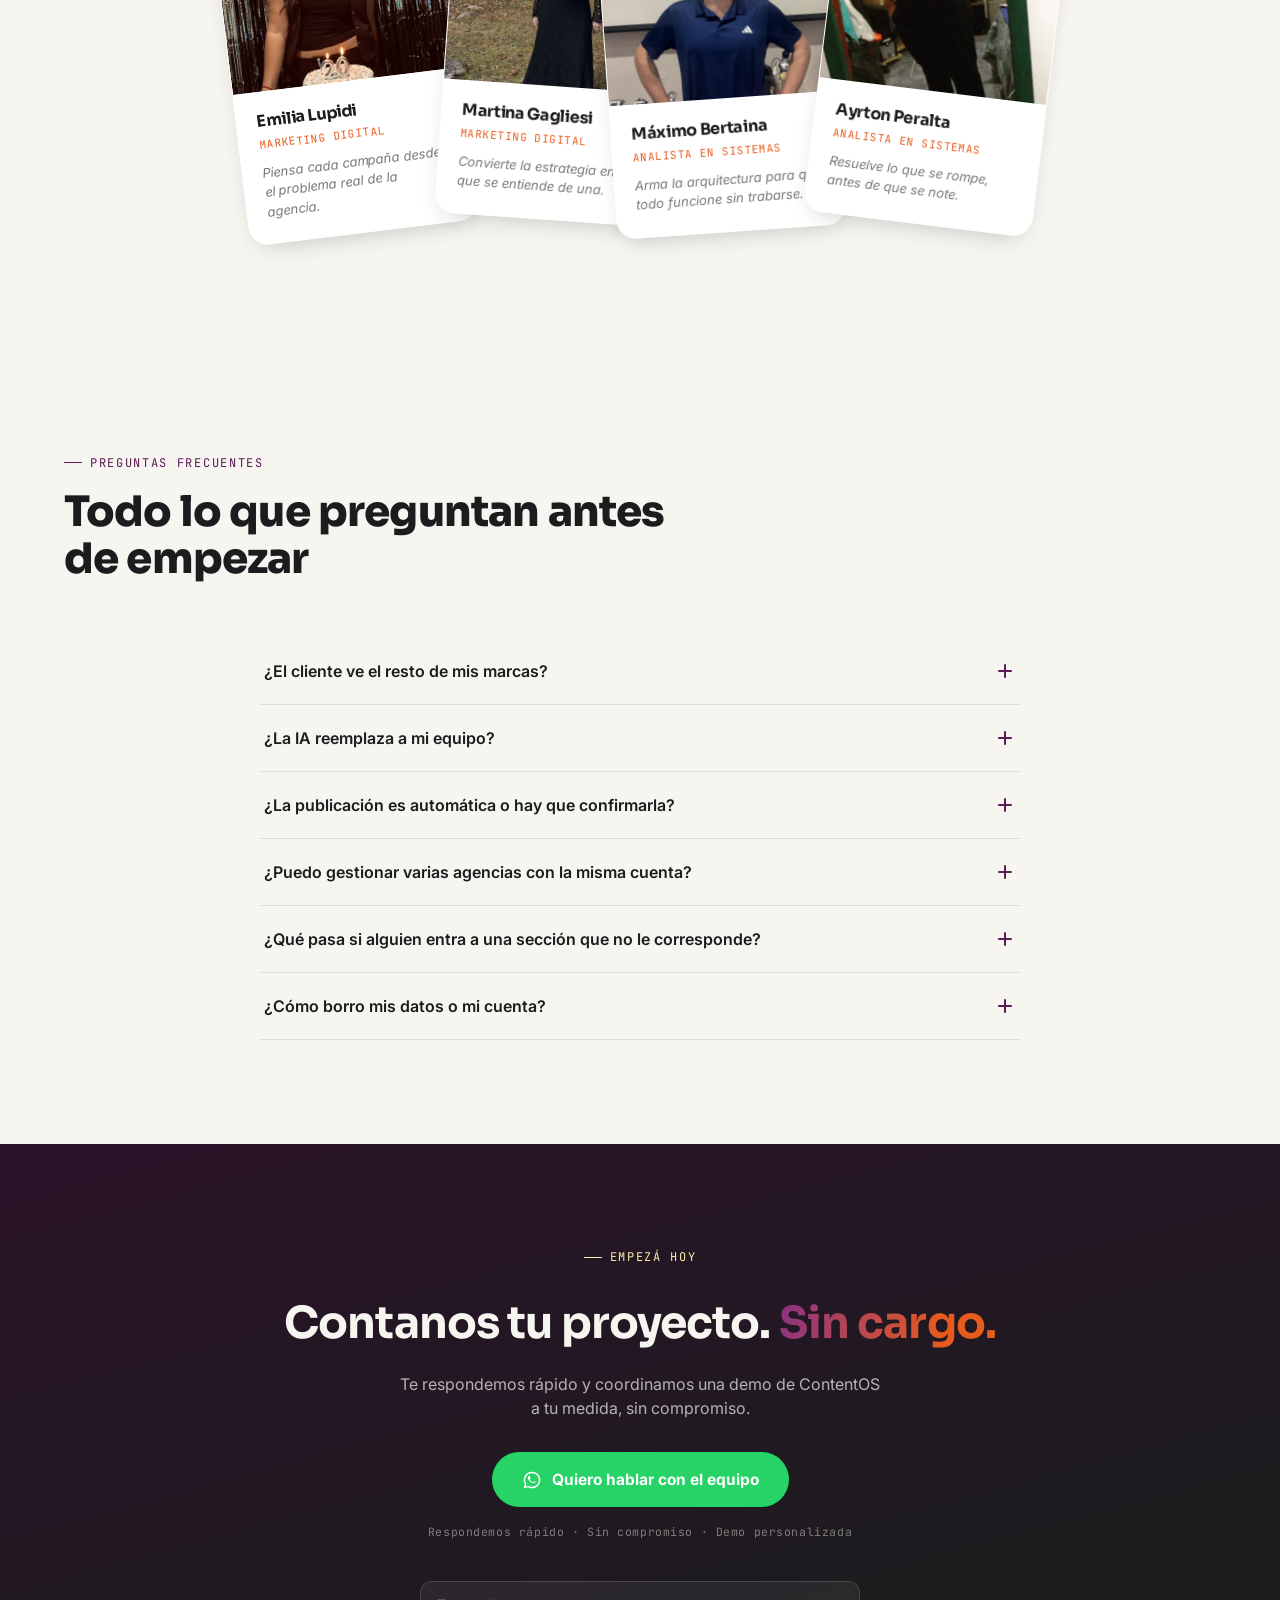
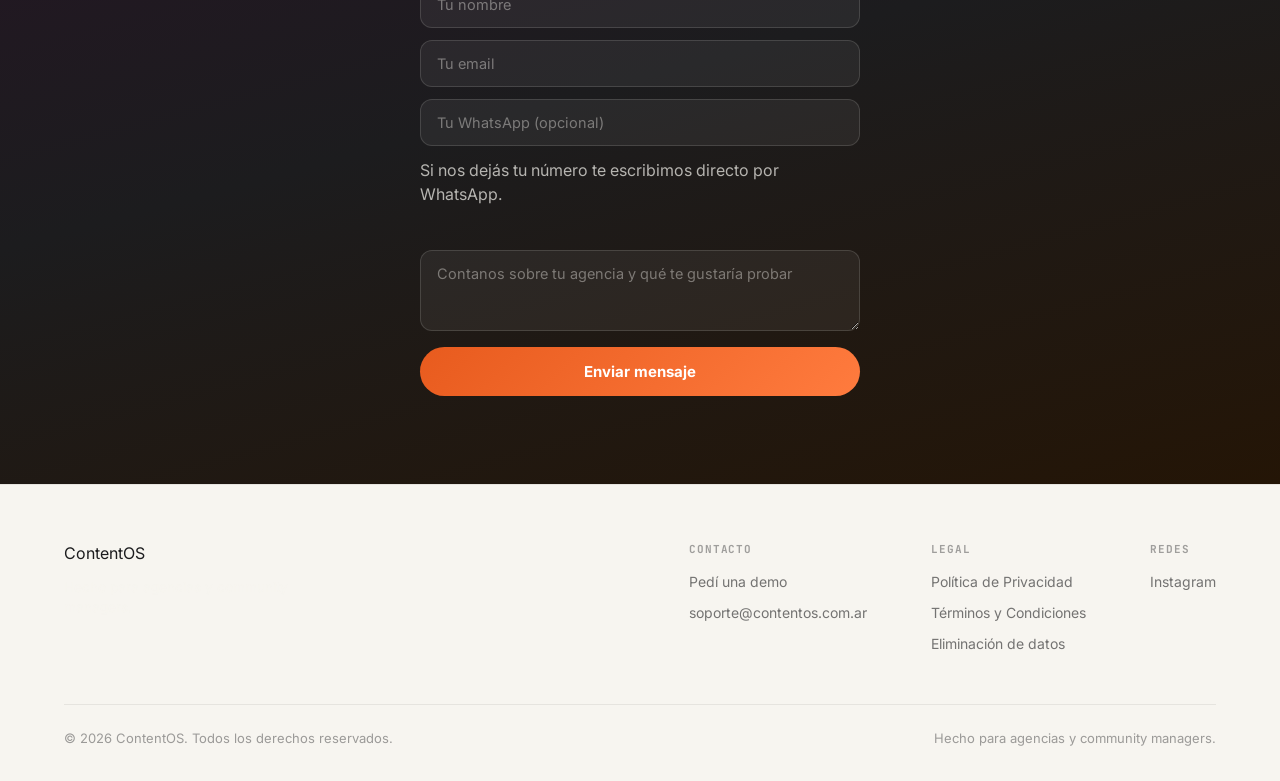
==== commit a88058fd: "Programa eXpande (UNVM + AERCA) en la landing y mejoras de SEO - Respaldo en el hero y párrafo en Qu" ====
--- a/index.html
+++ b/index.html
@@ -3,7 +3,7 @@
 <head>
 <meta charset="UTF-8">
 <meta name="viewport" content="width=device-width, initial-scale=1.0">
-<title>ContentOS — El sistema operativo de tu agencia</title>
+<title>ContentOS — Plataforma para agencias y community managers</title>
 <link rel="canonical" href="https://contentos.com.ar/">
 <!-- Favicon -->
 <link rel="icon" type="image/x-icon" href="favicon/favicon.ico">
@@ -32,11 +32,73 @@
 <meta name="twitter:image" content="https://contentos.com.ar/favicon/og-image.png">
 
 <!-- Descripción para buscadores -->
-<meta name="description" content="ContentOS centraliza la gestión de marcas, contenido, producción, aprobaciones y métricas reales de Instagram para community managers y agencias.">
+<meta name="description" content="ContentOS es la plataforma argentina para agencias de marketing y community managers: planificá, generá con IA, producí, aprobá y medí el contenido de tus marcas en un solo lugar. Startup seleccionada por el Programa eXpande (UNVM).">
+<!-- Datos estructurados: le dicen a Google y a los buscadores con IA qué es ContentOS -->
+<script type="application/ld+json">
+{
+  "@context": "https://schema.org",
+  "@graph": [
+    {
+      "@type": "Organization",
+      "@id": "https://contentos.com.ar/#organizacion",
+      "name": "ContentOS",
+      "alternateName": [
+        "Contentos",
+        "Content OS"
+      ],
+      "url": "https://contentos.com.ar/",
+      "logo": "https://contentos.com.ar/favicon/android-chrome-512x512.png",
+      "email": "soporte@contentos.com.ar",
+      "foundingLocation": {
+        "@type": "Place",
+        "name": "Villa María, Córdoba, Argentina"
+      },
+      "areaServed": "AR",
+      "sameAs": [
+        "https://www.instagram.com/contentos_ar"
+      ],
+      "award": "Startup seleccionada en el Programa de Incubación eXpande (UNVM y AERCA), cohorte 2026/2027",
+      "subjectOf": {
+        "@type": "NewsArticle",
+        "headline": "“Programa eXpande”: 15 startups seleccionadas",
+        "url": "https://www.unvm.edu.ar/noticias/general/programa-expande-unvm-15-startups-seleccionadas/",
+        "datePublished": "2026-11-20",
+        "publisher": {
+          "@type": "CollegeOrUniversity",
+          "name": "Universidad Nacional de Villa María",
+          "url": "https://www.unvm.edu.ar/"
+        }
+      }
+    },
+    {
+      "@type": "WebSite",
+      "@id": "https://contentos.com.ar/#sitio",
+      "url": "https://contentos.com.ar/",
+      "name": "ContentOS",
+      "inLanguage": "es-AR",
+      "publisher": {
+        "@id": "https://contentos.com.ar/#organizacion"
+      }
+    },
+    {
+      "@type": "SoftwareApplication",
+      "name": "ContentOS",
+      "url": "https://app.contentos.com.ar/",
+      "applicationCategory": "BusinessApplication",
+      "operatingSystem": "Web",
+      "description": "Plataforma para community managers y agencias que centraliza estrategia, producción, aprobación y analíticas con IA.",
+      "inLanguage": "es",
+      "publisher": {
+        "@id": "https://contentos.com.ar/#organizacion"
+      }
+    }
+  ]
+}
+</script>
 <link rel="preconnect" href="https://fonts.googleapis.com">
 <link rel="preconnect" href="https://fonts.gstatic.com" crossorigin>
 <link href="https://fonts.googleapis.com/css2?family=Sora:wght@400;600;700;800&family=Inter:wght@400;500;600;700&family=JetBrains+Mono:wght@500&display=swap" rel="stylesheet">
-<link rel="stylesheet" href="style.css?v=7">
+<link rel="stylesheet" href="style.css?v=8">
 </head>
 <body>
     <nav class="nav" id="nav">
@@ -67,6 +129,10 @@
       <div class="hero-ctas">
 <a href="https://app.contentos.com.ar/login" class="btn-primary">Ingresá acá</a>       <a href="#como-funciona" class="btn-secondary">Ver cómo funciona</a>
       </div>
+      <a class="hero-respaldo" href="https://www.unvm.edu.ar/noticias/general/programa-expande-unvm-15-startups-seleccionadas/" target="_blank" rel="noopener">
+        <span class="hero-respaldo-sello">UNVM</span>
+        <span>Startup seleccionada por el <strong>Programa eXpande</strong> de la Universidad Nacional de Villa María y AERCA</span>
+      </a>
     </div>
     <div class="reveal in">
   <div class="mockup">
@@ -409,6 +475,7 @@
       <span class="eyebrow">Quiénes somos</span>
       <h2>La historia detrás de ContentOS</h2>
       <p>Somos cuatro estudiantes que unimos marketing digital y desarrollo de sistemas para resolver algo que vimos de cerca: las agencias chicas gestionando todo a los saltos, entre varias plataformas. Dos pensando en cómo lo vive una agencia día a día, y dos construyendo la tecnología para que eso deje de pasar.</p>
+      <p class="equipo-respaldo">En noviembre de 2026, ContentOS fue <strong>una de las 15 startups seleccionadas entre 24 proyectos</strong> para el Programa de Incubación eXpande, de la Incubadora de Empresas de la Universidad Nacional de Villa María (UNVM) y la Asociación de Empresarios Región Centro Argentino (AERCA), cohorte 2026/2027. <a href="https://www.unvm.edu.ar/noticias/general/programa-expande-unvm-15-startups-seleccionadas/" target="_blank" rel="noopener">Leé la nota de la UNVM →</a></p>
     </div>
 <div class="team-grid reveal-stagger" id="teamGrid">
   <a class="team-card" href="https://www.instagram.com/emilialupidi11/" target="_blank" rel="noopener" aria-label="Ver Instagram de Emilia Lupidi">
--- a/style.css
+++ b/style.css
@@ -120,6 +120,13 @@
 .hero-title .accent{background:linear-gradient(100deg,var(--violet),var(--orange) 75%);-webkit-background-clip:text;background-clip:text;color:transparent;}
 .hero-sub{font-size:18px;color:rgba(28,28,30,.65);max-width:520px;margin-bottom:36px;}
 .hero-ctas{display:flex;gap:14px;flex-wrap:wrap;margin-bottom:40px;}
+/* Respaldo del Programa eXpande (UNVM + AERCA), debajo de los botones del hero */
+.hero-respaldo{display:inline-flex;align-items:center;gap:12px;max-width:520px;margin-top:-16px;padding:10px 16px 10px 10px;border:1px solid rgba(92,27,87,.18);border-radius:14px;background:rgba(255,255,255,.55);font-size:13.5px;line-height:1.35;color:rgba(28,28,30,.75);transition:border-color .25s,transform .25s var(--ease),background .25s;}
+.hero-respaldo:hover{border-color:rgba(92,27,87,.45);background:rgba(255,255,255,.8);transform:translateY(-1px);}
+.hero-respaldo strong{color:var(--violet);}
+.hero-respaldo-sello{flex:none;font-family:var(--font-mono);font-size:11px;font-weight:500;letter-spacing:.08em;color:#fff;background:var(--violet);border-radius:8px;padding:7px 8px;}
+.equipo-respaldo{margin-top:14px;font-size:15px;color:rgba(28,28,30,.7);}
+.equipo-respaldo a{color:var(--violet);font-weight:600;text-decoration:underline;text-underline-offset:3px;}
 .btn-primary{
   background:linear-gradient(135deg,var(--orange),var(--orange-light));
   color:#fff;padding:15px 28px;border-radius:100px;font-weight:700;font-size:15px;
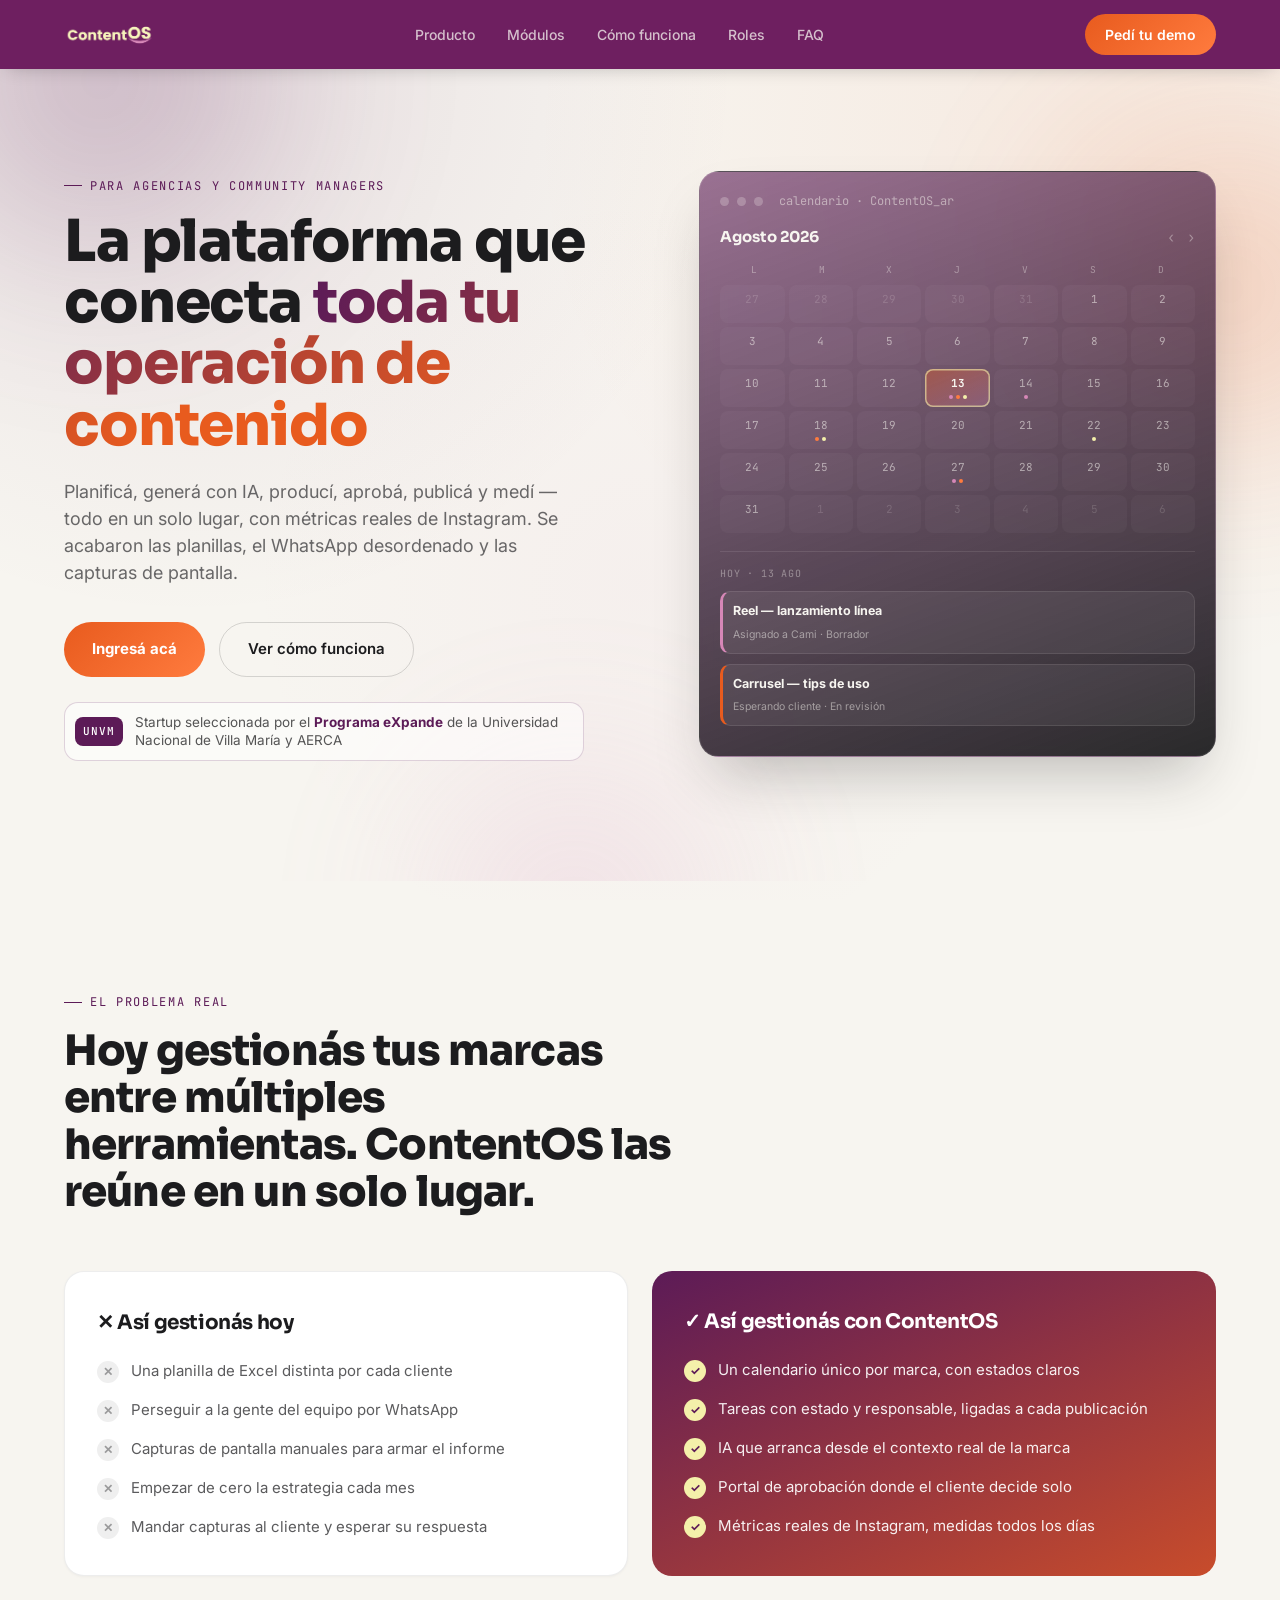
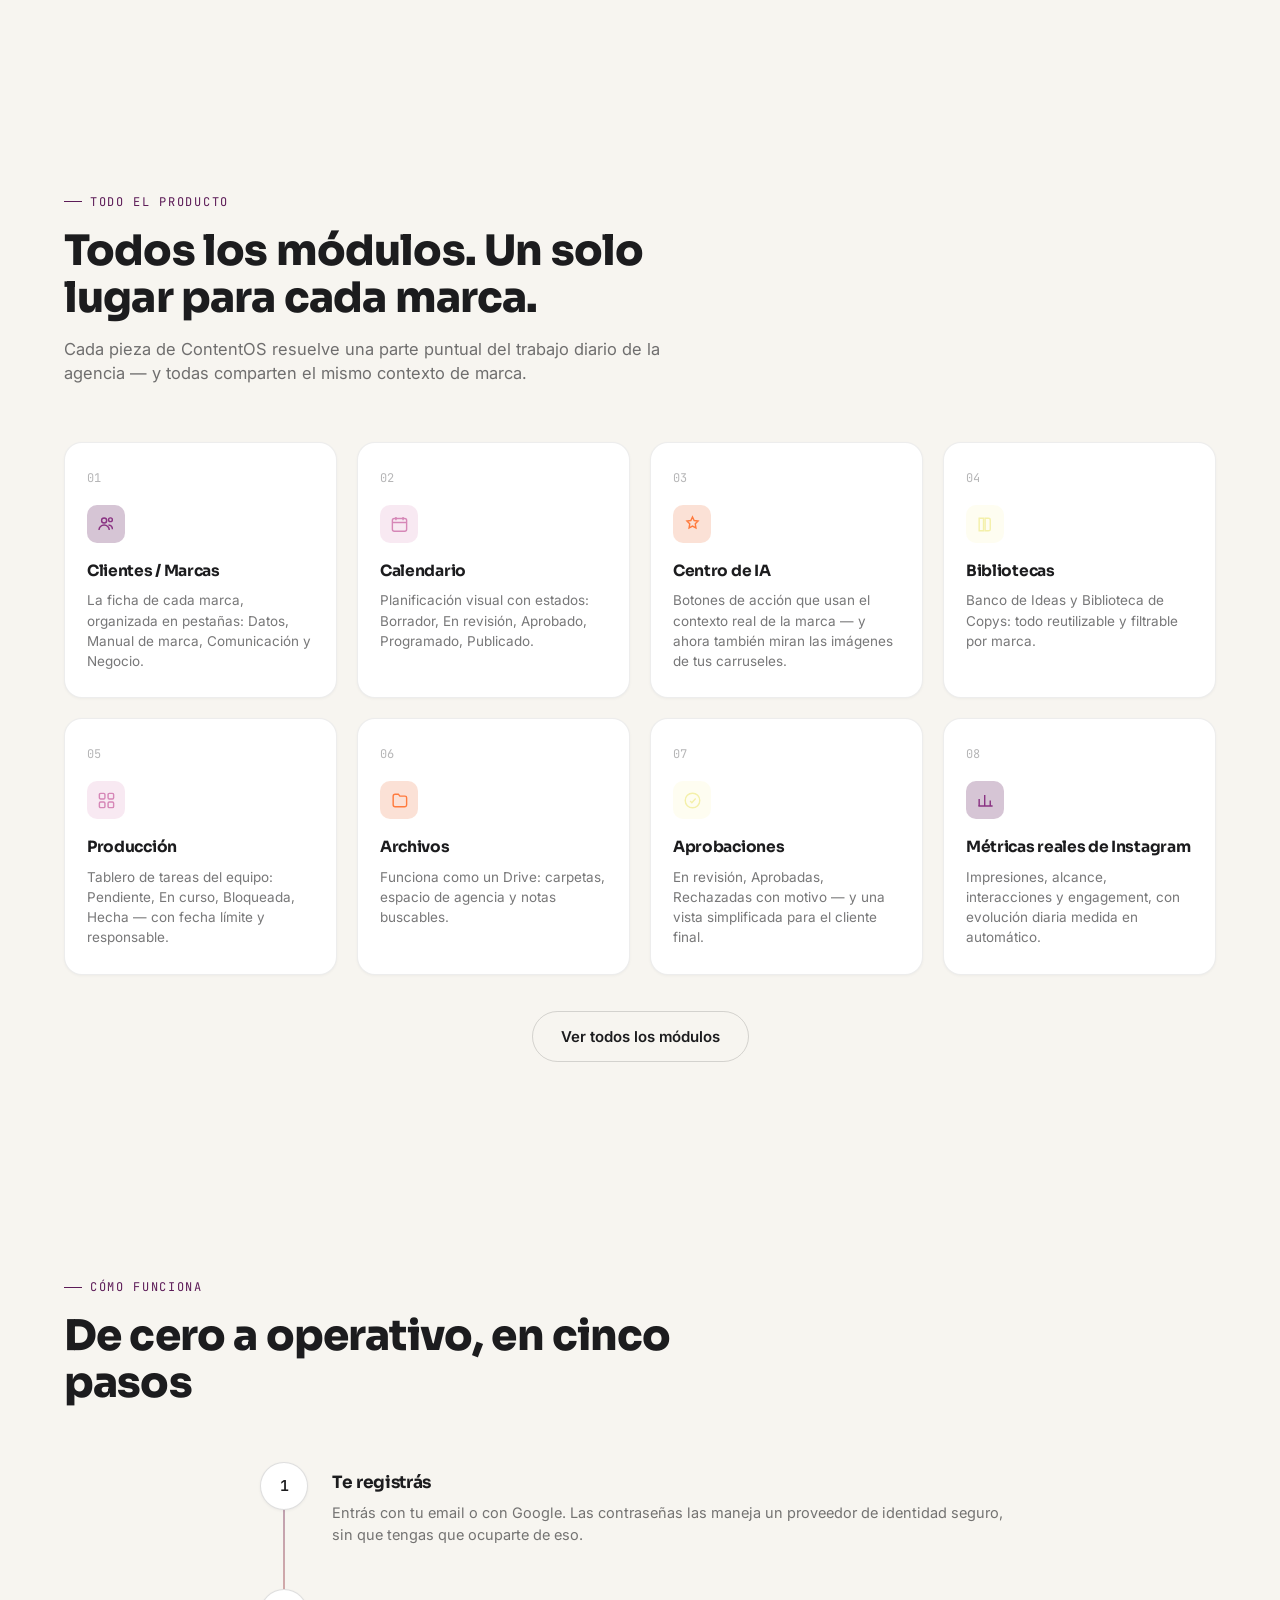
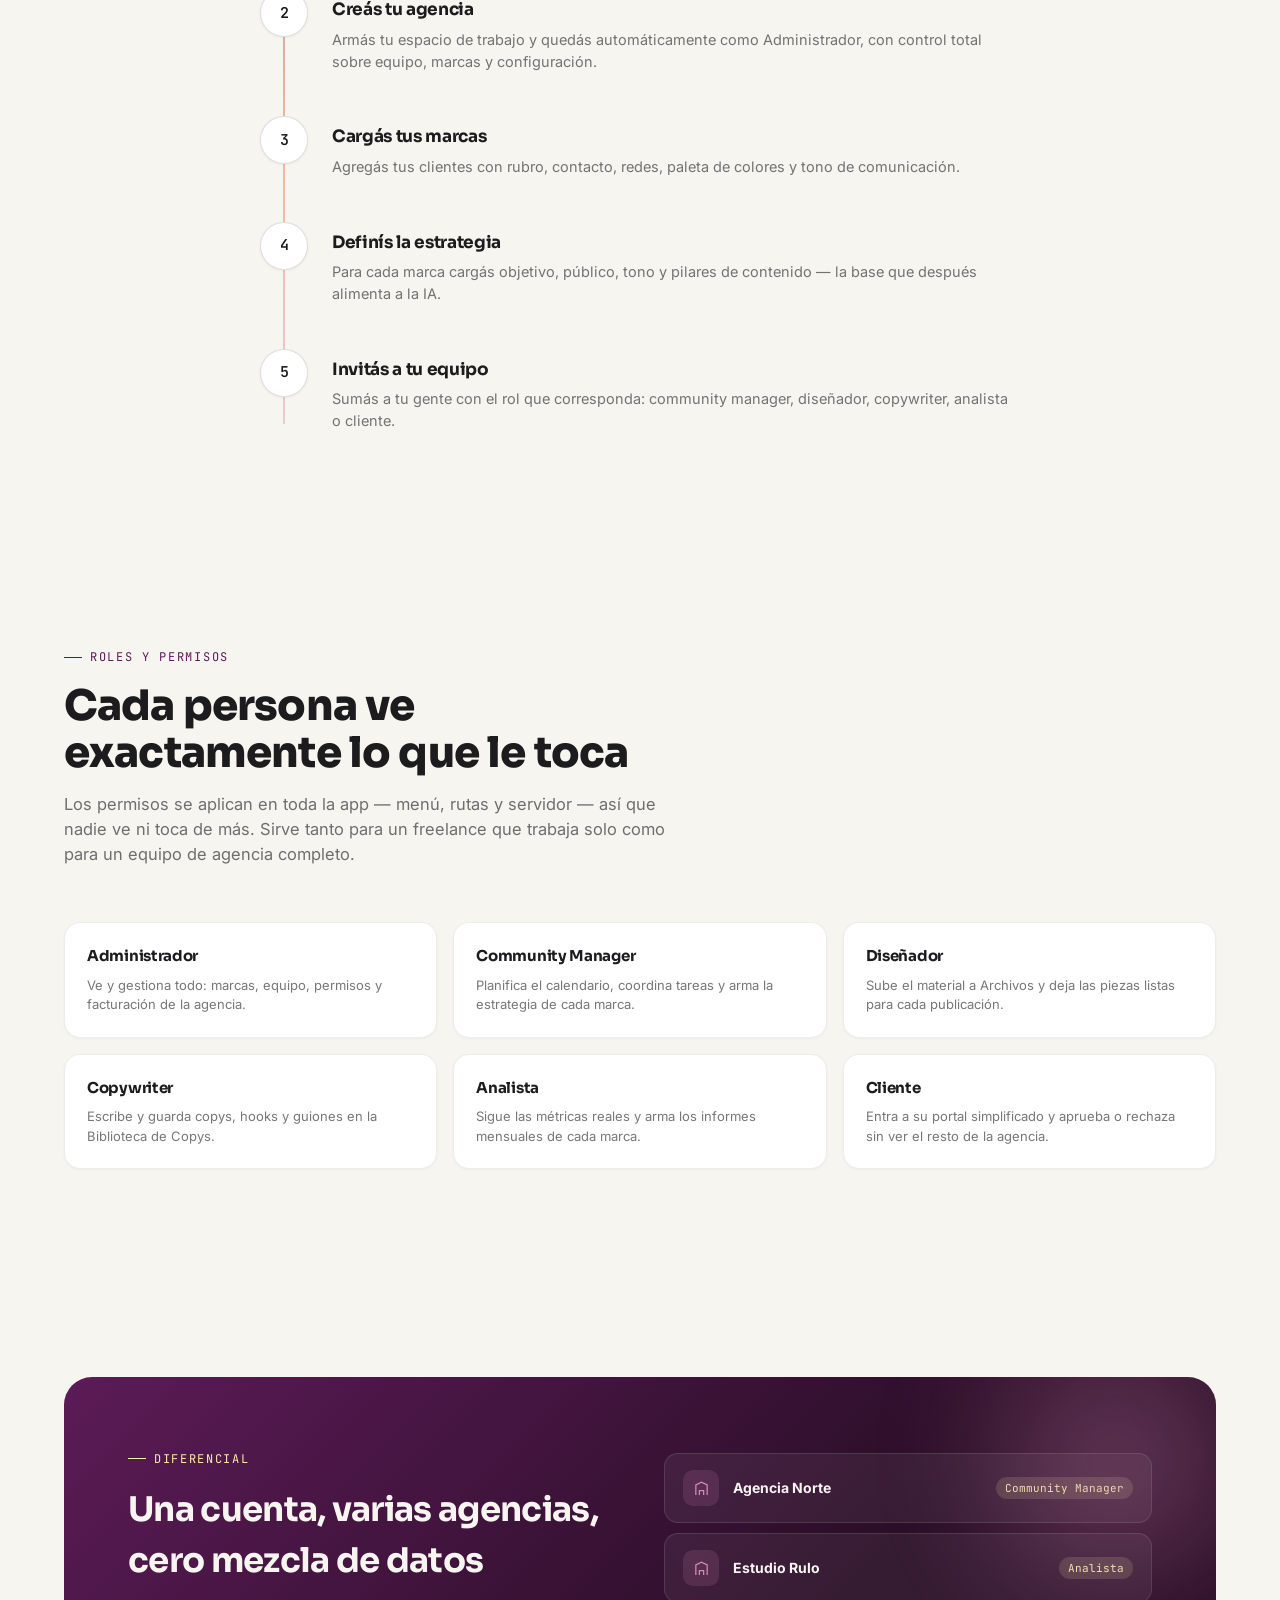
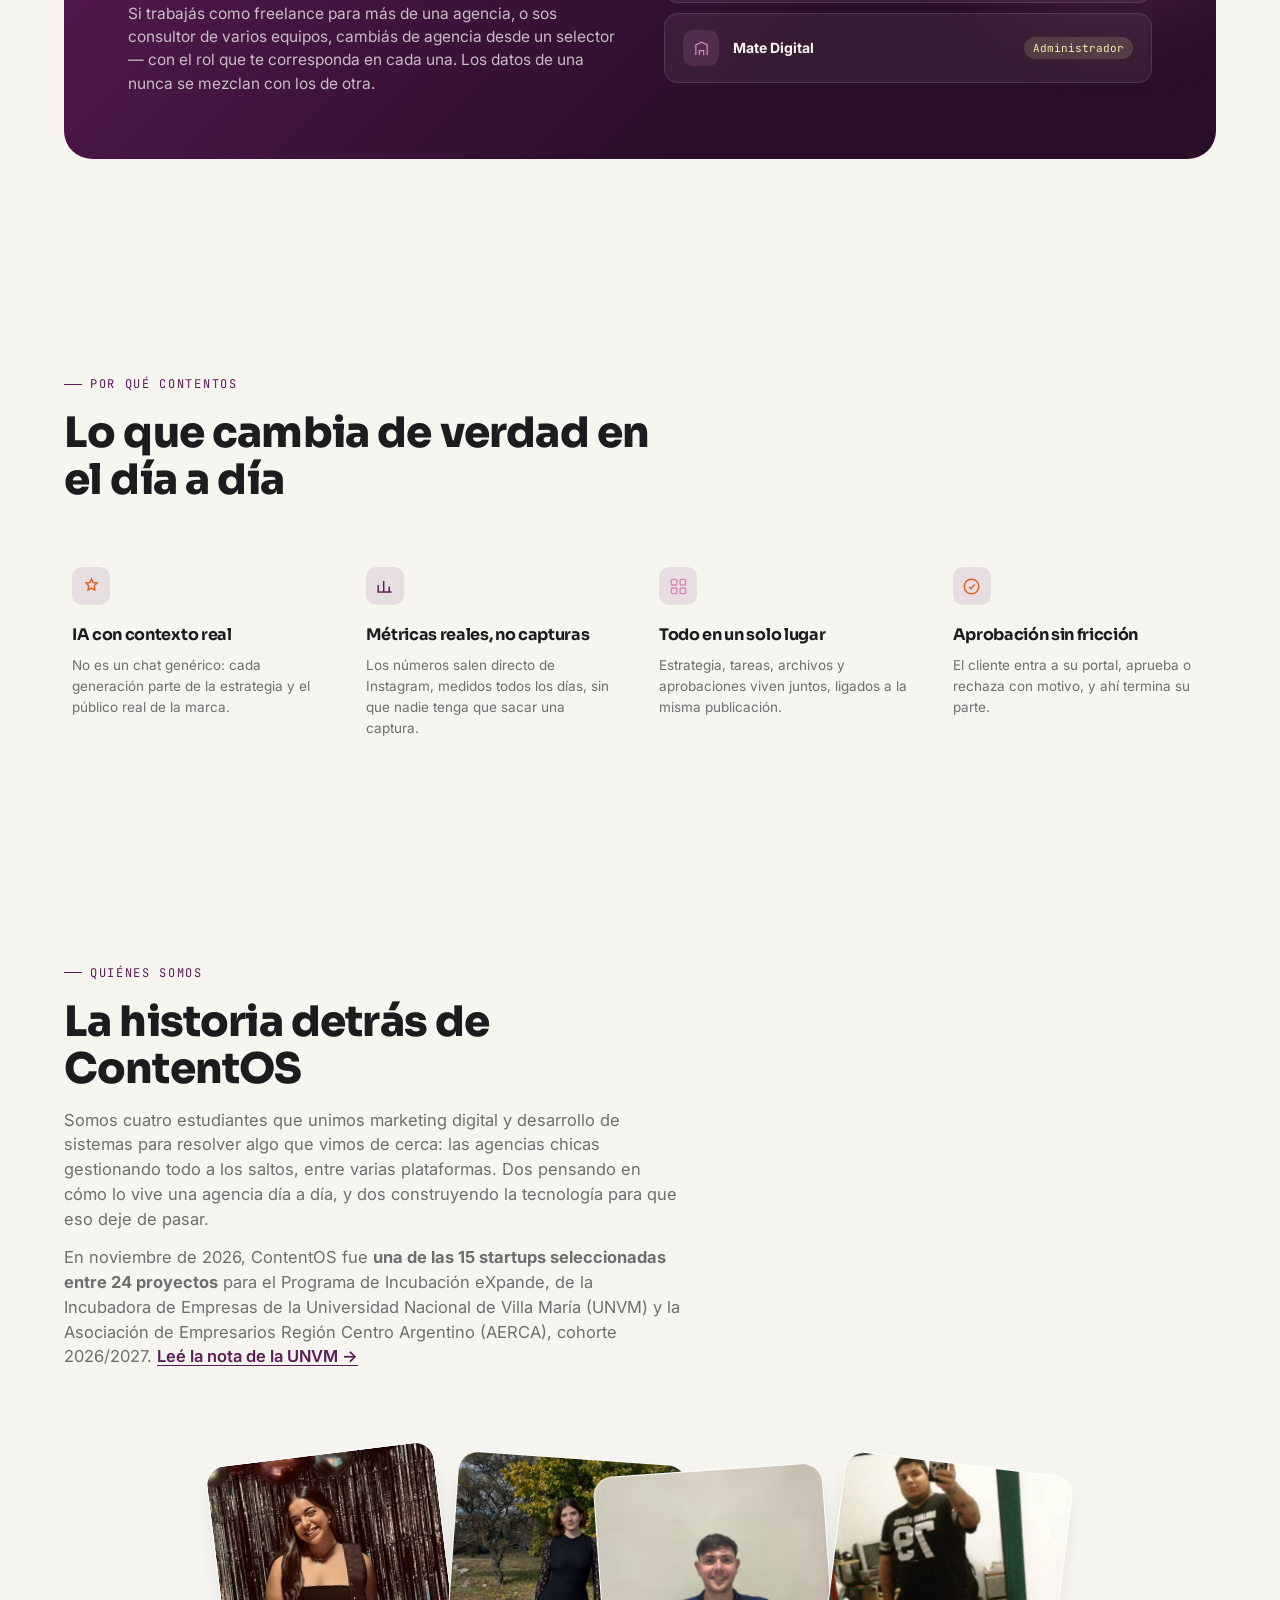
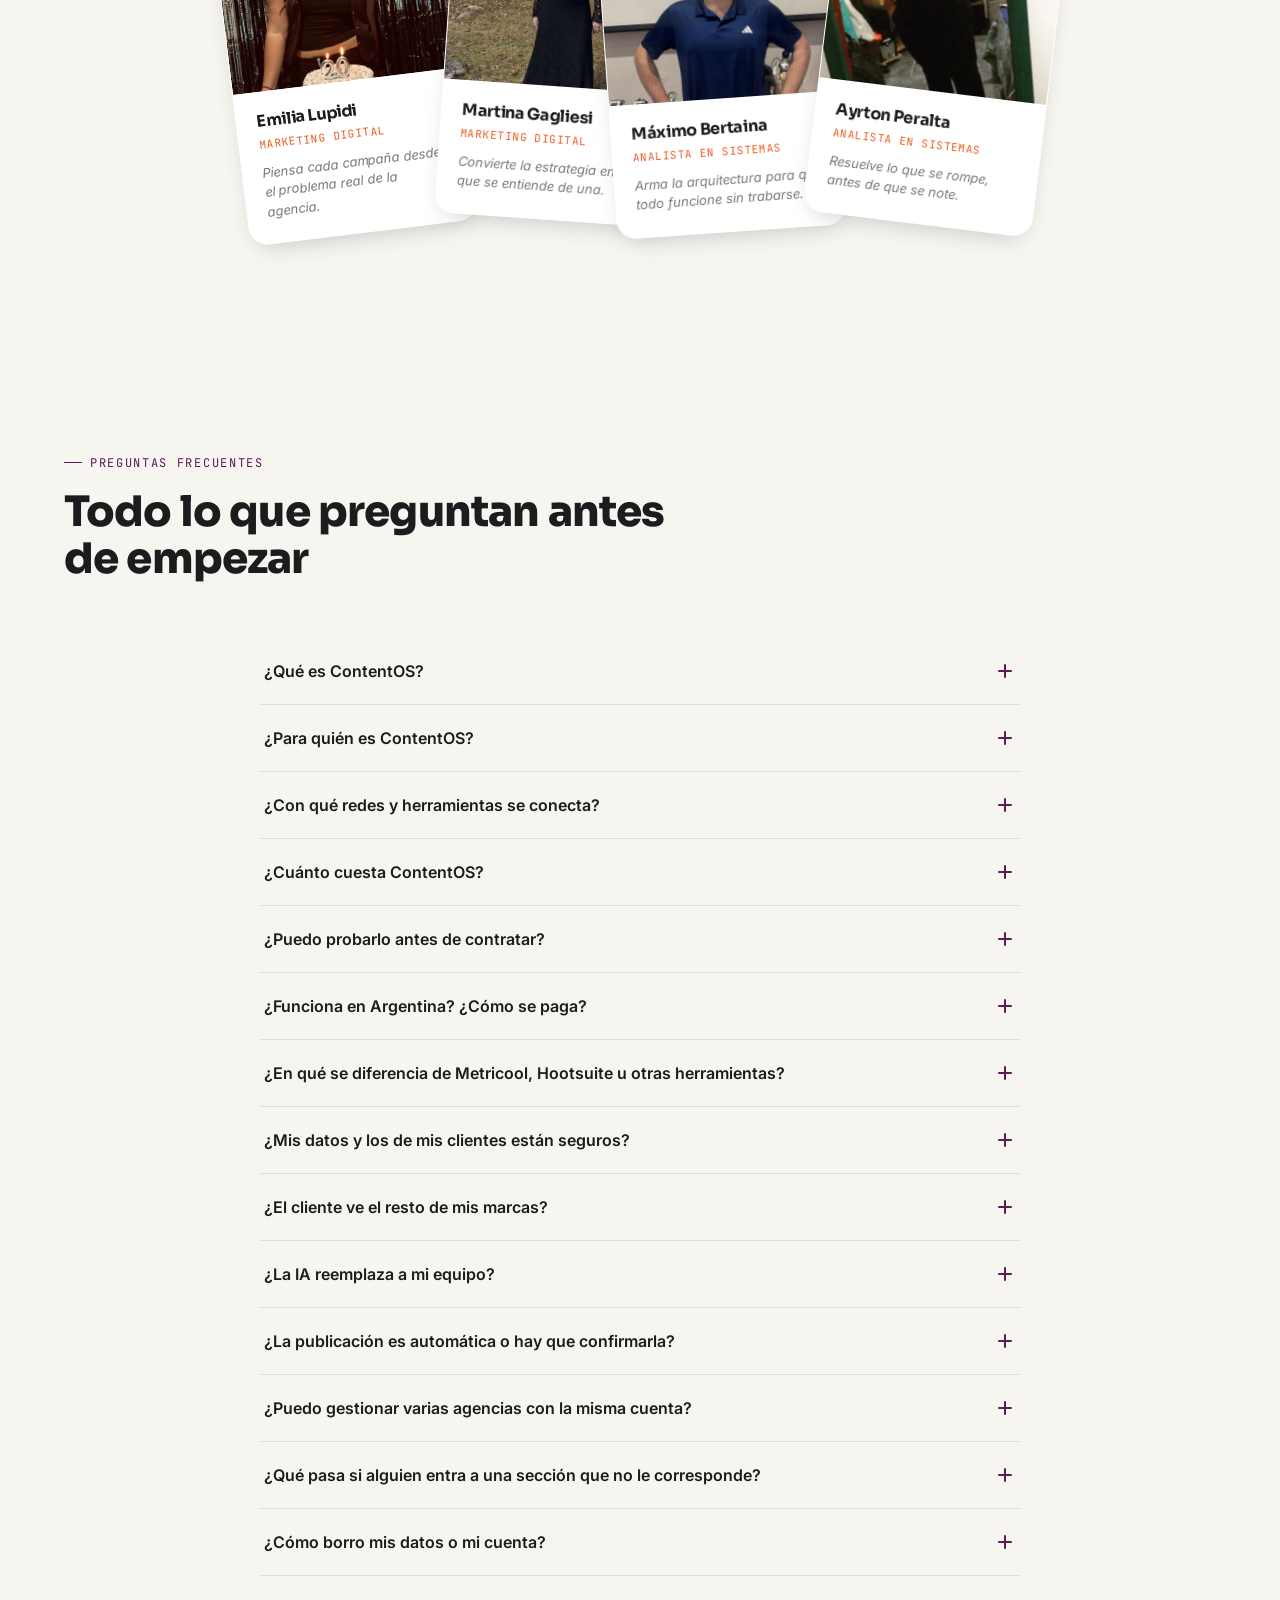
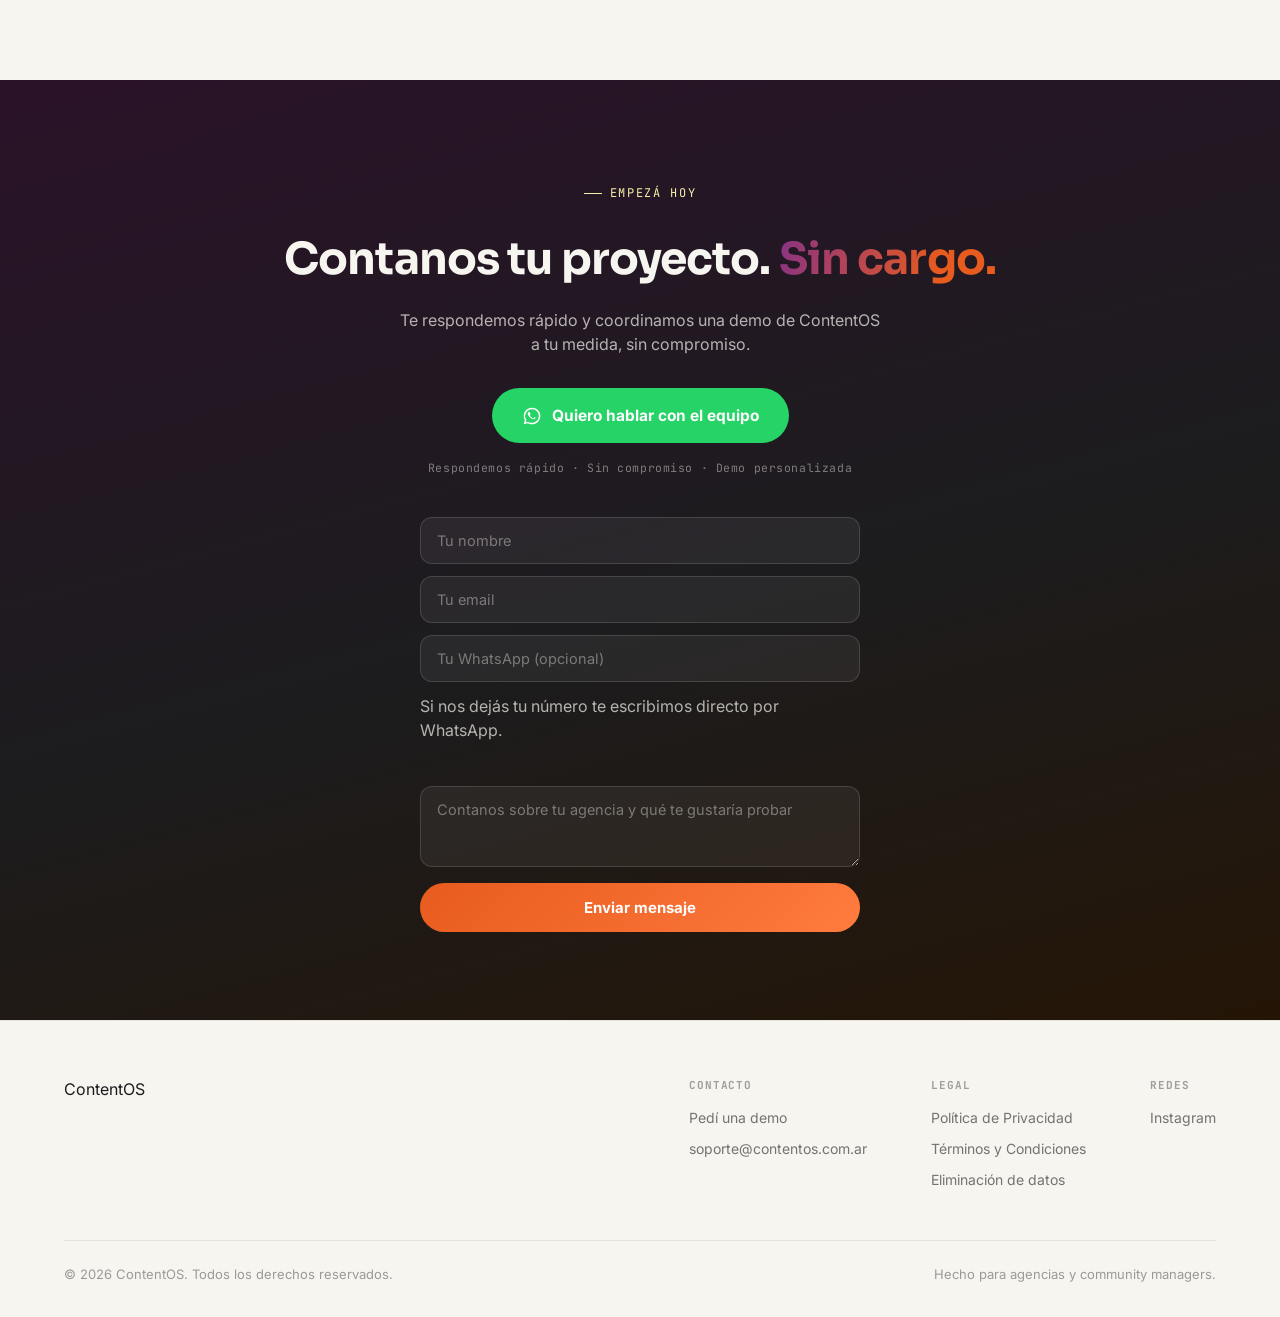
==== commit 8fdca2c3: "Preguntas frecuentes para buscadores e IA, y llms.txt - 8 preguntas nuevas arriba de las existentes " ====
--- a/index.html
+++ b/index.html
@@ -532,6 +532,70 @@
       <h2>Todo lo que preguntan antes de empezar</h2>
     </div>
     <div class="faq" id="faqList" itemscope itemtype="https://schema.org/FAQPage">
+  <div class="faq-item" itemscope itemprop="mainEntity" itemtype="https://schema.org/Question">
+    <button class="faq-q" aria-expanded="false">
+      <span itemprop="name">¿Qué es ContentOS?</span><span class="faq-icon"></span>
+    </button>
+    <div class="faq-a" itemscope itemprop="acceptedAnswer" itemtype="https://schema.org/Answer">
+      <div class="faq-a-inner" itemprop="text">ContentOS es una plataforma web para agencias de marketing y community managers que reúne en un solo lugar todo el trabajo con las marcas: la estrategia, el calendario de contenido, la producción con el equipo, las aprobaciones del cliente, la publicación en redes, las métricas reales y la generación de contenido con IA. Reemplaza la mezcla de planillas, WhatsApp, Drive y varias aplicaciones sueltas con la que suelen trabajar las agencias.</div>
+    </div>
+  </div>
+  <div class="faq-item" itemscope itemprop="mainEntity" itemtype="https://schema.org/Question">
+    <button class="faq-q" aria-expanded="false">
+      <span itemprop="name">¿Para quién es ContentOS?</span><span class="faq-icon"></span>
+    </button>
+    <div class="faq-a" itemscope itemprop="acceptedAnswer" itemtype="https://schema.org/Answer">
+      <div class="faq-a-inner" itemprop="text">Para agencias de marketing digital, community managers freelance y equipos de comunicación que manejan varias marcas a la vez. Cada persona del equipo tiene su rol (administración, community manager, diseño, redacción, análisis) y ve solo lo que le corresponde, y cada cliente tiene su propio portal para revisar y aprobar el contenido.</div>
+    </div>
+  </div>
+  <div class="faq-item" itemscope itemprop="mainEntity" itemtype="https://schema.org/Question">
+    <button class="faq-q" aria-expanded="false">
+      <span itemprop="name">¿Con qué redes y herramientas se conecta?</span><span class="faq-icon"></span>
+    </button>
+    <div class="faq-a" itemscope itemprop="acceptedAnswer" itemtype="https://schema.org/Answer">
+      <div class="faq-a-inner" itemprop="text">Con <strong>Instagram</strong> para traer las métricas reales de cada publicación y de la cuenta, y para publicar o programar posts, carruseles y reels. Con <strong>Facebook</strong> (Páginas) para las métricas, y la publicación se está habilitando. TikTok está en camino. Además se conecta con <strong>Google Drive</strong> para adjuntar archivos y con <strong>Google Calendar</strong> para ver las reuniones de cada marca.</div>
+    </div>
+  </div>
+  <div class="faq-item" itemscope itemprop="mainEntity" itemtype="https://schema.org/Question">
+    <button class="faq-q" aria-expanded="false">
+      <span itemprop="name">¿Cuánto cuesta ContentOS?</span><span class="faq-icon"></span>
+    </button>
+    <div class="faq-a" itemscope itemprop="acceptedAnswer" itemtype="https://schema.org/Answer">
+      <div class="faq-a-inner" itemprop="text">Tenemos planes según la cantidad de marcas y de personas del equipo, con la IA incluida. Para conocer el que le sirve a tu agencia, <a href="https://wa.me/5493534134593?text=Hola%2C%20quiero%20saber%20los%20planes%20de%20ContentOS" target="_blank" rel="noopener">escribinos por WhatsApp</a> y te pasamos la propuesta.</div>
+    </div>
+  </div>
+  <div class="faq-item" itemscope itemprop="mainEntity" itemtype="https://schema.org/Question">
+    <button class="faq-q" aria-expanded="false">
+      <span itemprop="name">¿Puedo probarlo antes de contratar?</span><span class="faq-icon"></span>
+    </button>
+    <div class="faq-a" itemscope itemprop="acceptedAnswer" itemtype="https://schema.org/Answer">
+      <div class="faq-a-inner" itemprop="text">Sí. Creá tu cuenta en <a href="https://app.contentos.com.ar/login">app.contentos.com.ar</a> y tu agencia arranca con una prueba gratuita, sin tarjeta. También podés pedirnos una demo y te lo mostramos con tus propias marcas.</div>
+    </div>
+  </div>
+  <div class="faq-item" itemscope itemprop="mainEntity" itemtype="https://schema.org/Question">
+    <button class="faq-q" aria-expanded="false">
+      <span itemprop="name">¿Funciona en Argentina? ¿Cómo se paga?</span><span class="faq-icon"></span>
+    </button>
+    <div class="faq-a" itemscope itemprop="acceptedAnswer" itemtype="https://schema.org/Answer">
+      <div class="faq-a-inner" itemprop="text">Sí: ContentOS es argentino, de Villa María (Córdoba), y está pensado para agencias de la región. Todo está en español, los precios son en pesos y se paga con Mercado Pago, con débito automático mensual que se puede cancelar cuando quieras. ContentOS fue una de las 15 startups seleccionadas por el Programa eXpande de la Universidad Nacional de Villa María y AERCA.</div>
+    </div>
+  </div>
+  <div class="faq-item" itemscope itemprop="mainEntity" itemtype="https://schema.org/Question">
+    <button class="faq-q" aria-expanded="false">
+      <span itemprop="name">¿En qué se diferencia de Metricool, Hootsuite u otras herramientas?</span><span class="faq-icon"></span>
+    </button>
+    <div class="faq-a" itemscope itemprop="acceptedAnswer" itemtype="https://schema.org/Answer">
+      <div class="faq-a-inner" itemprop="text">Esas herramientas se enfocan en programar publicaciones y ver métricas. ContentOS también lo hace, pero suma lo que una agencia necesita para trabajar con su equipo y sus clientes: la estrategia de cada marca, las tareas de producción, las aprobaciones del cliente por un portal propio, la IA que escribe a partir de la estrategia y el tono de cada marca, informes, presupuestos, contratos y la contabilidad de la agencia. Todo en un solo lugar.</div>
+    </div>
+  </div>
+  <div class="faq-item" itemscope itemprop="mainEntity" itemtype="https://schema.org/Question">
+    <button class="faq-q" aria-expanded="false">
+      <span itemprop="name">¿Mis datos y los de mis clientes están seguros?</span><span class="faq-icon"></span>
+    </button>
+    <div class="faq-a" itemscope itemprop="acceptedAnswer" itemtype="https://schema.org/Answer">
+      <div class="faq-a-inner" itemprop="text">Sí. Los datos de cada agencia están separados de los de las demás, cada persona entra solo a lo que su rol tiene habilitado, las conexiones con las redes se guardan cifradas y hay respaldos automáticos de la base de datos. Podés descargar o borrar tus datos cuando quieras (ver <a href="privacidad.html">Política de Privacidad</a>).</div>
+    </div>
+  </div>
   <div class="faq-item" data-i="0" itemscope itemprop="mainEntity" itemtype="https://schema.org/Question">
     <button class="faq-q" aria-expanded="false">
       <span itemprop="name">¿El cliente ve el resto de mis marcas?</span><span class="faq-icon"></span>
